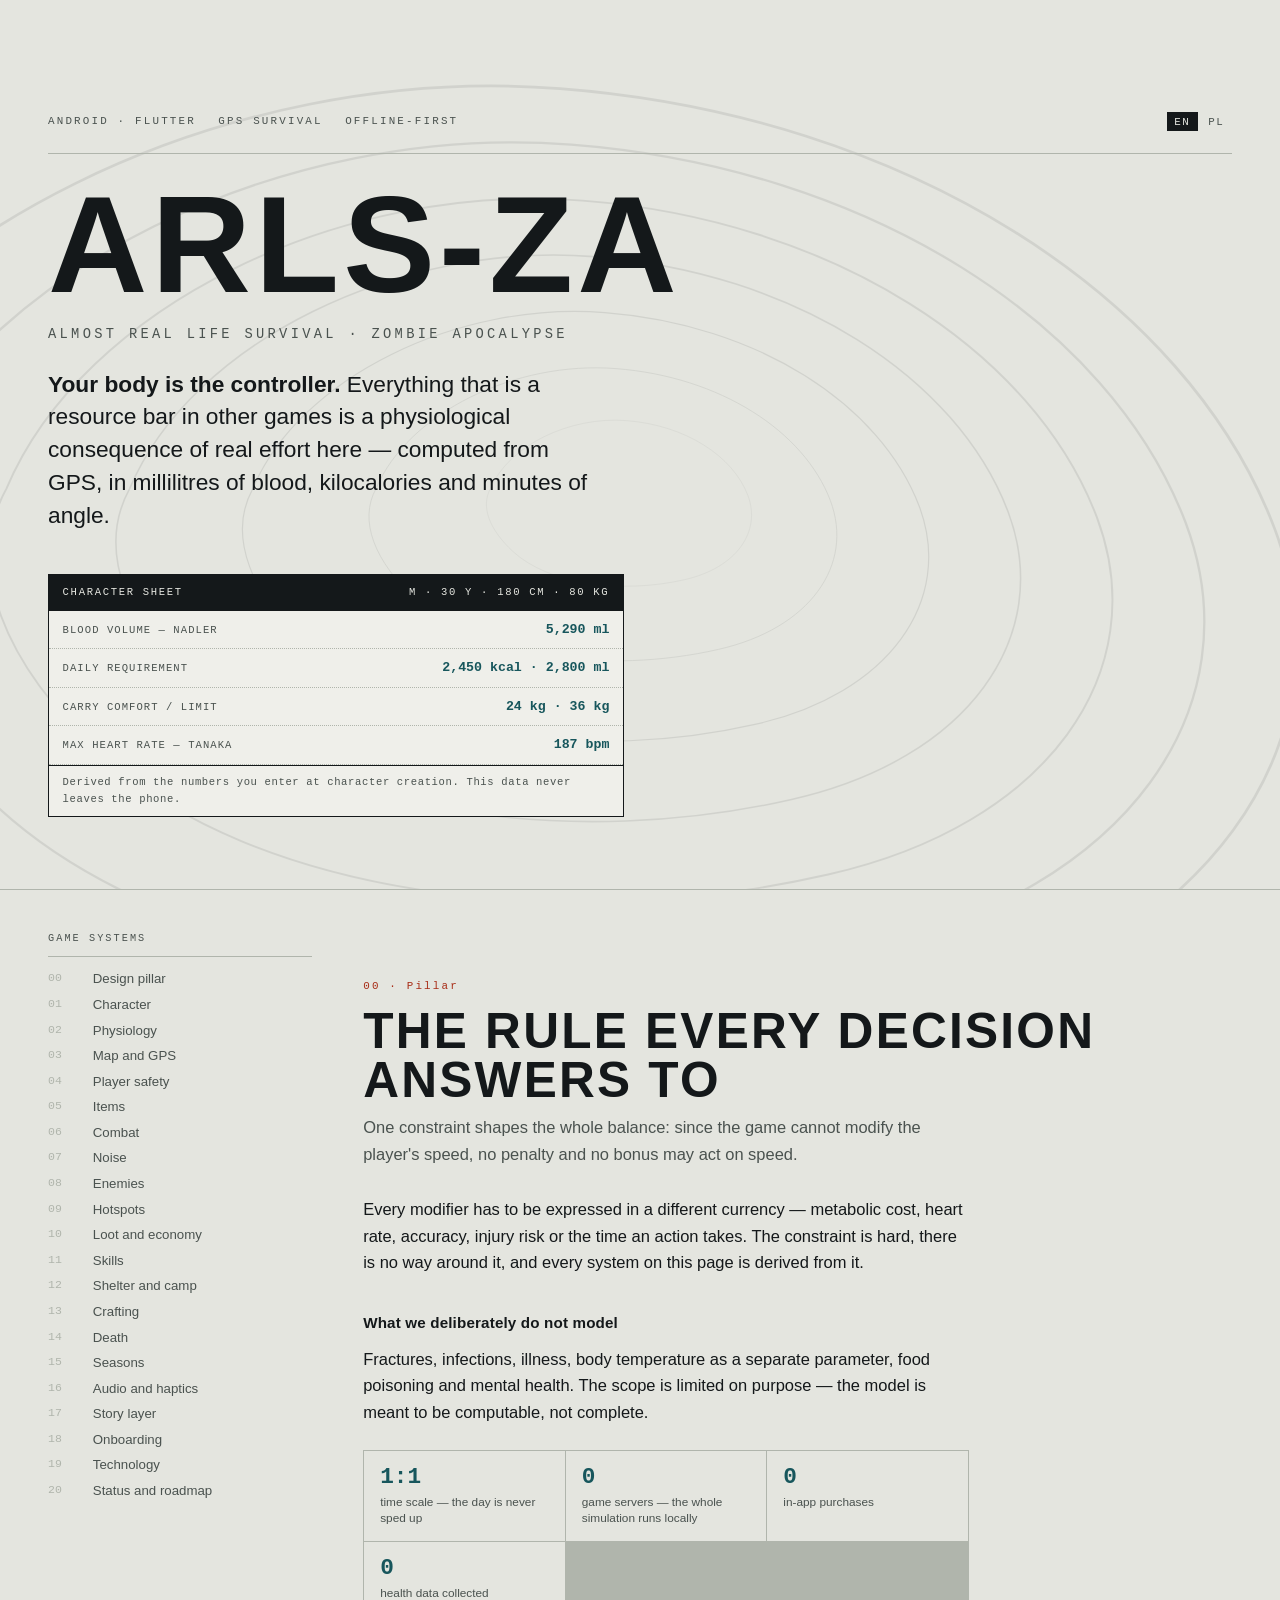
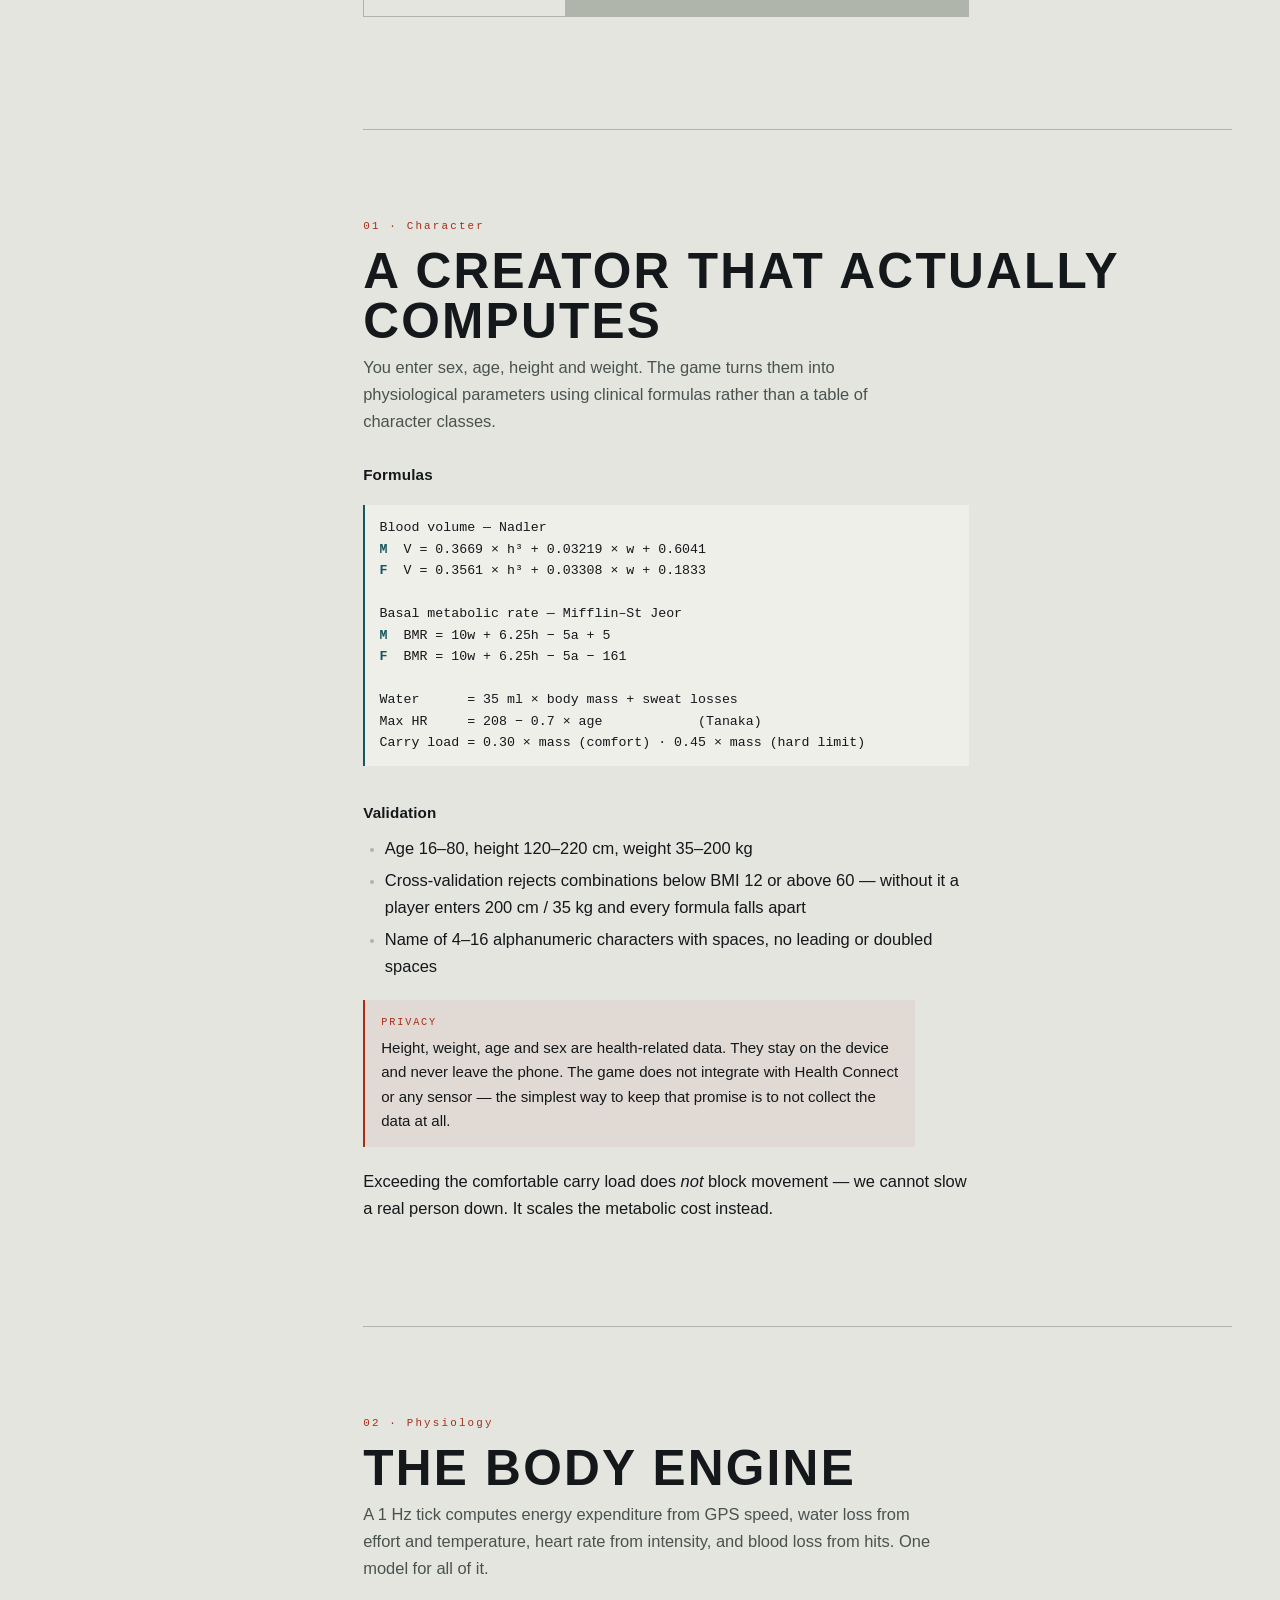
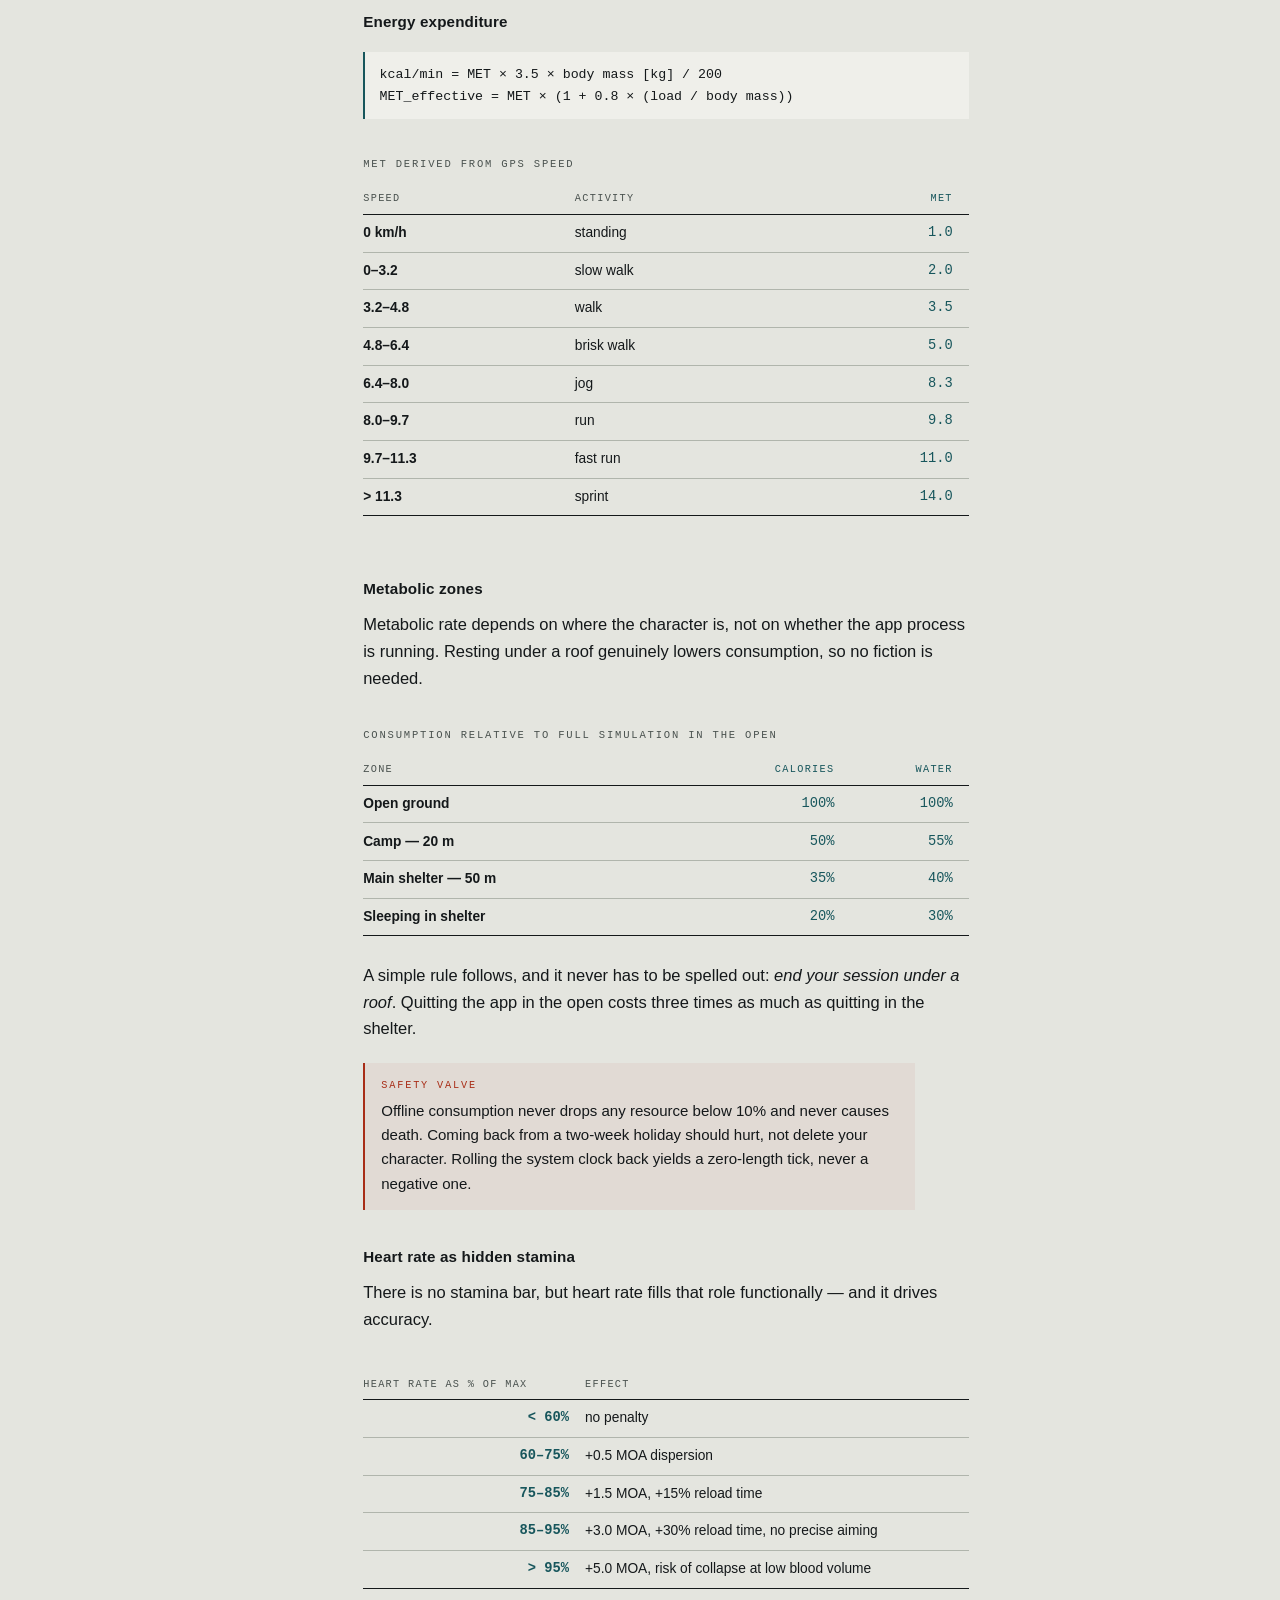
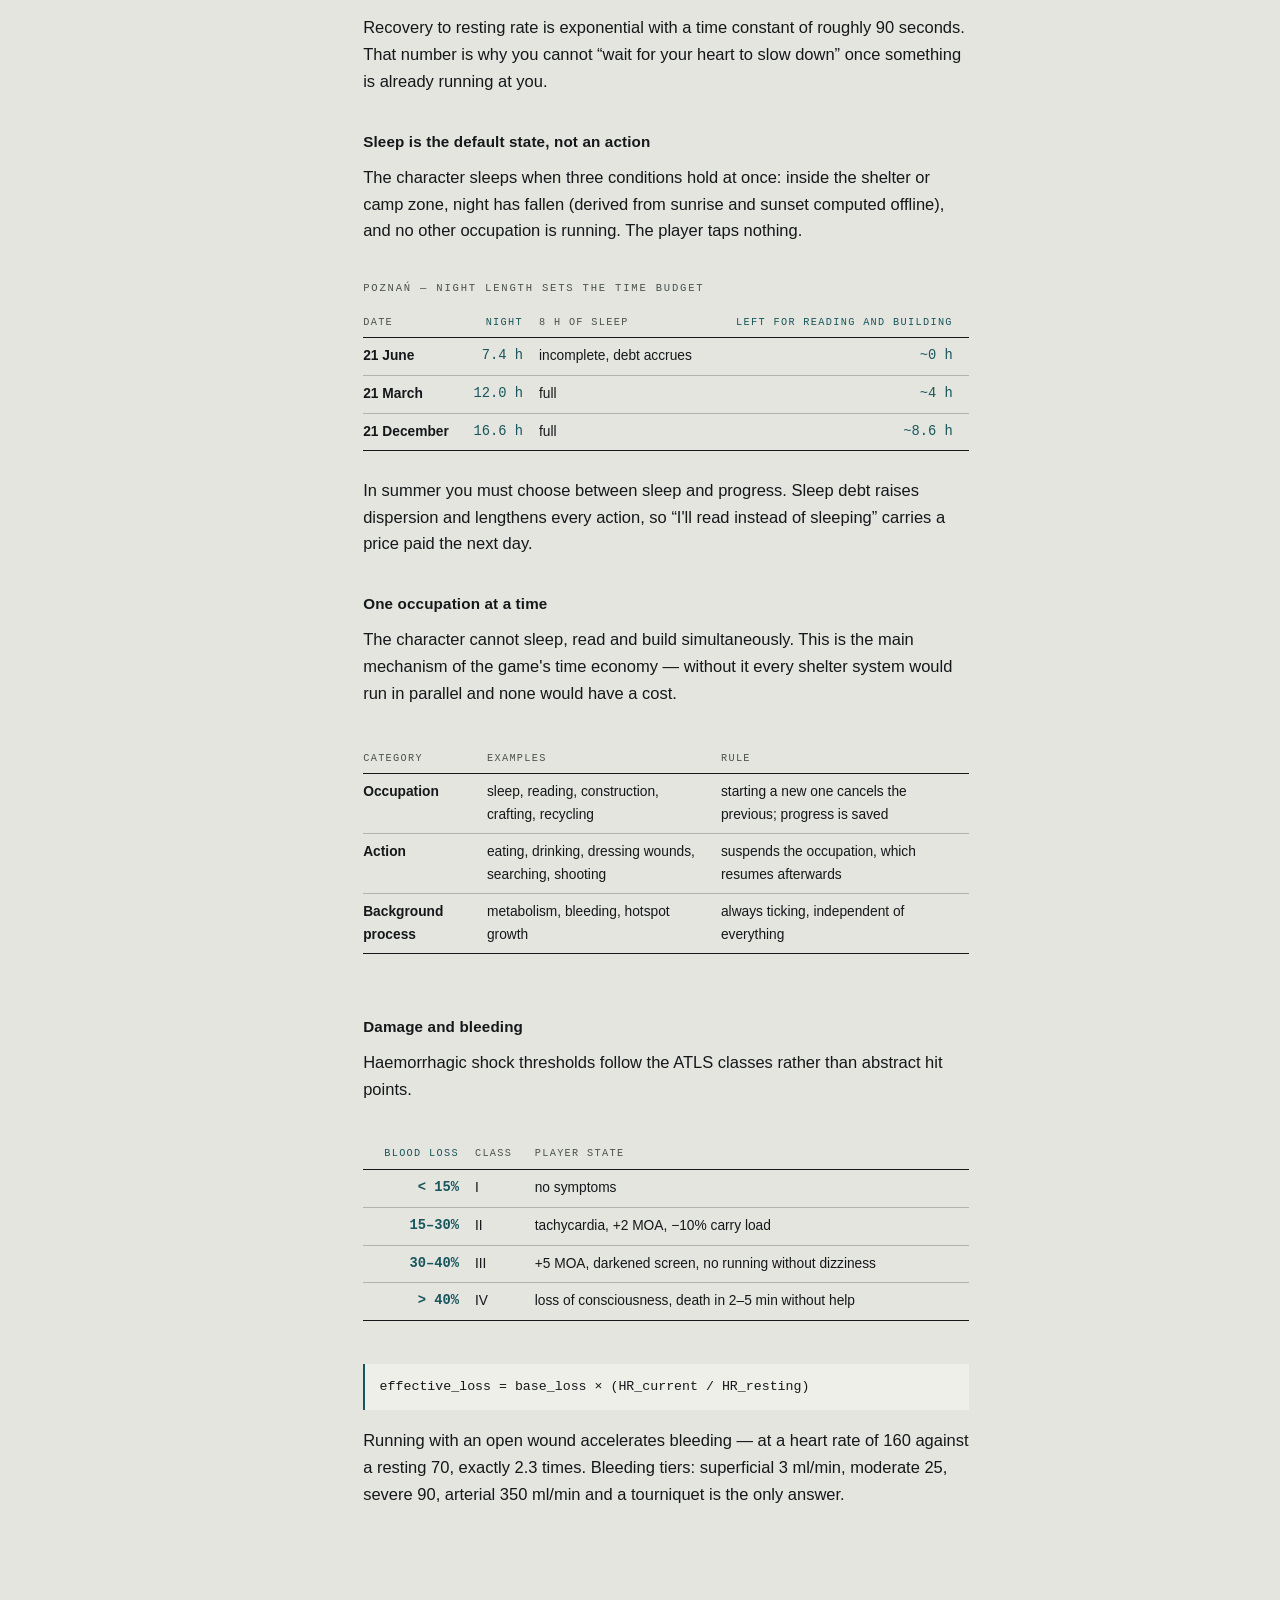
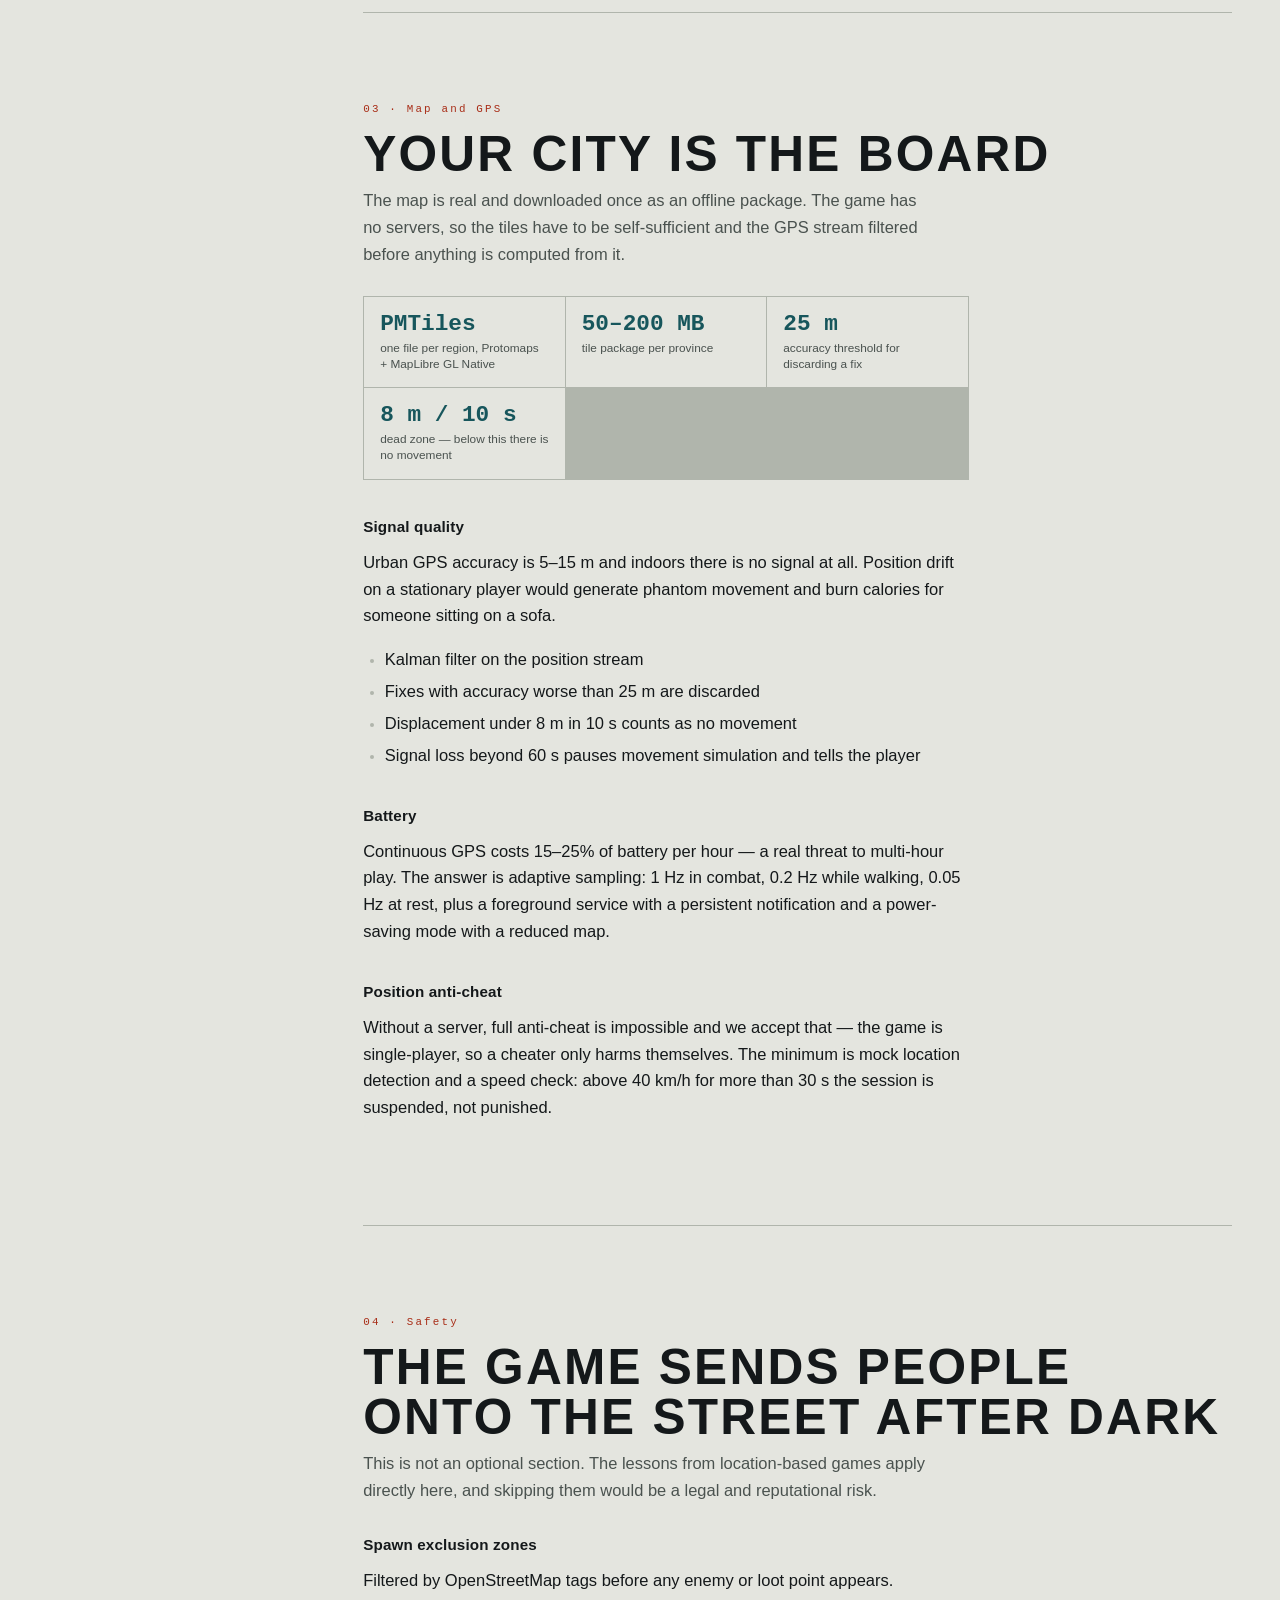
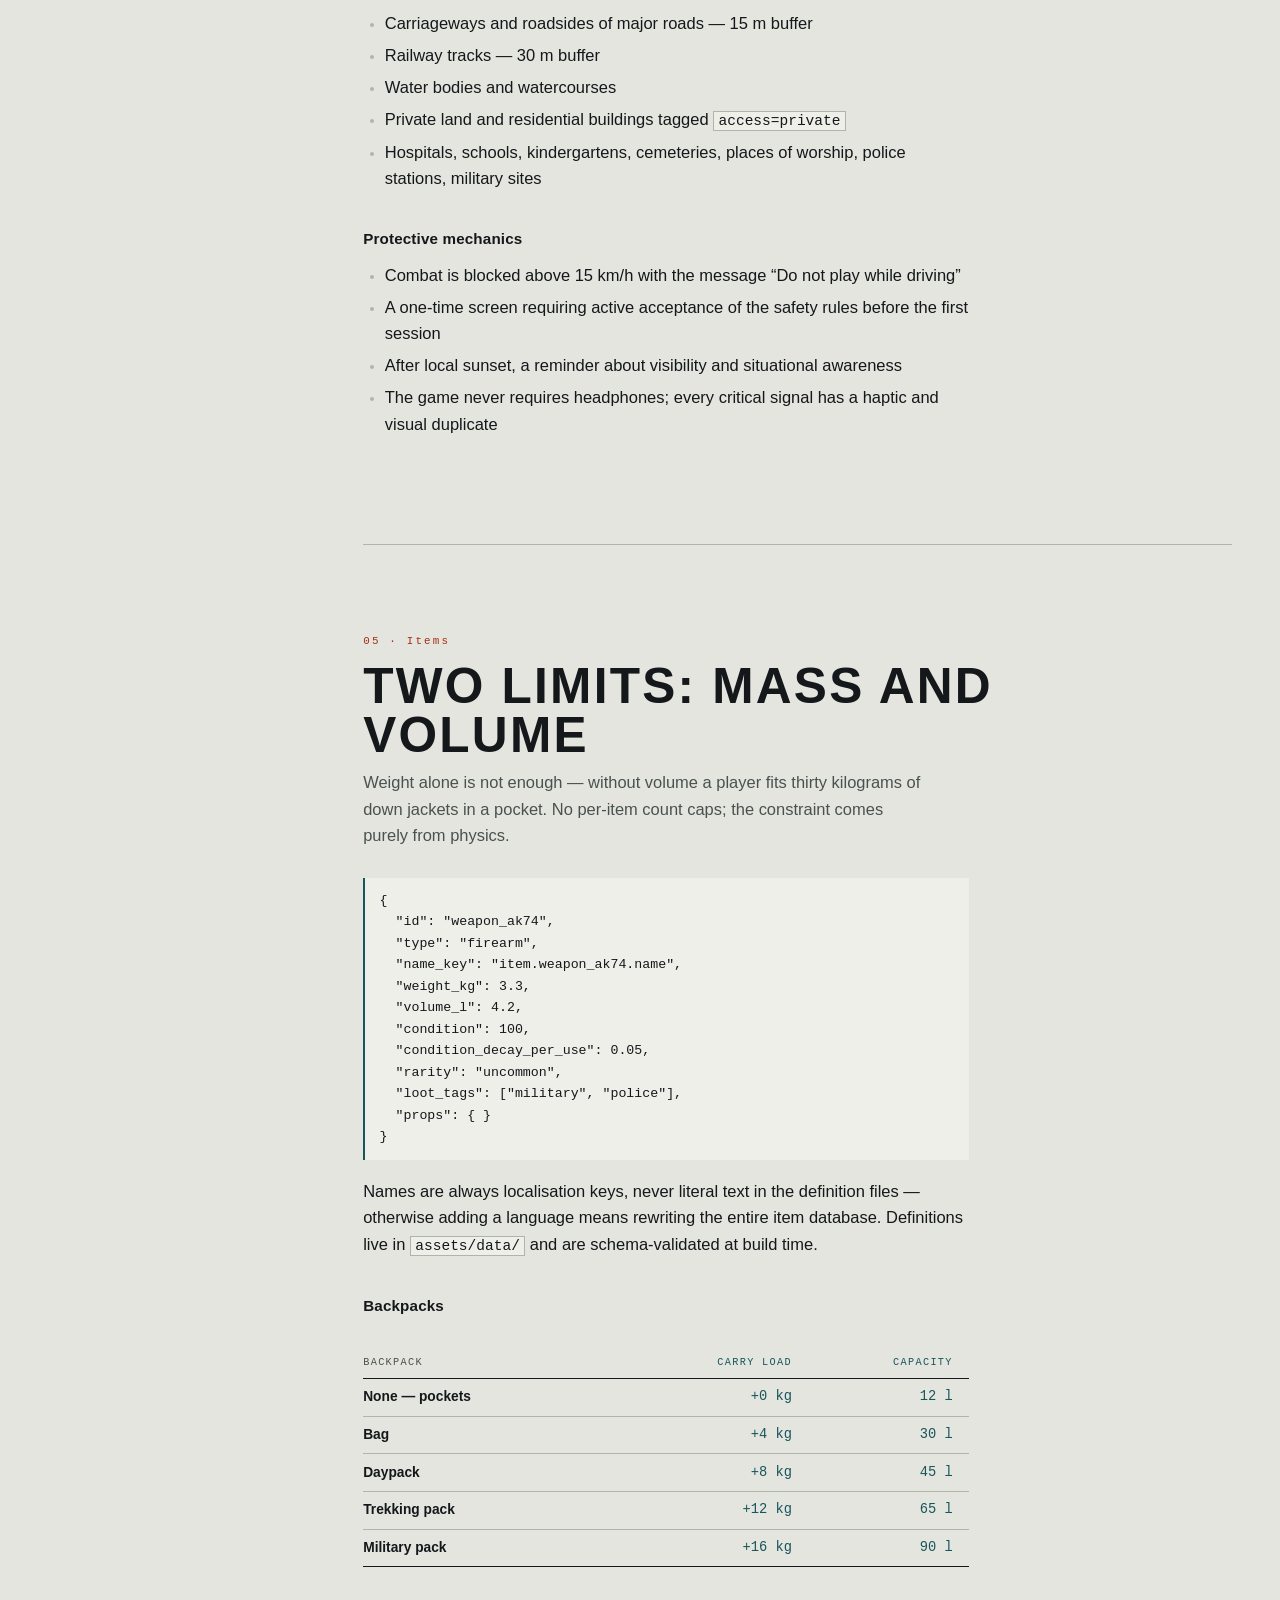
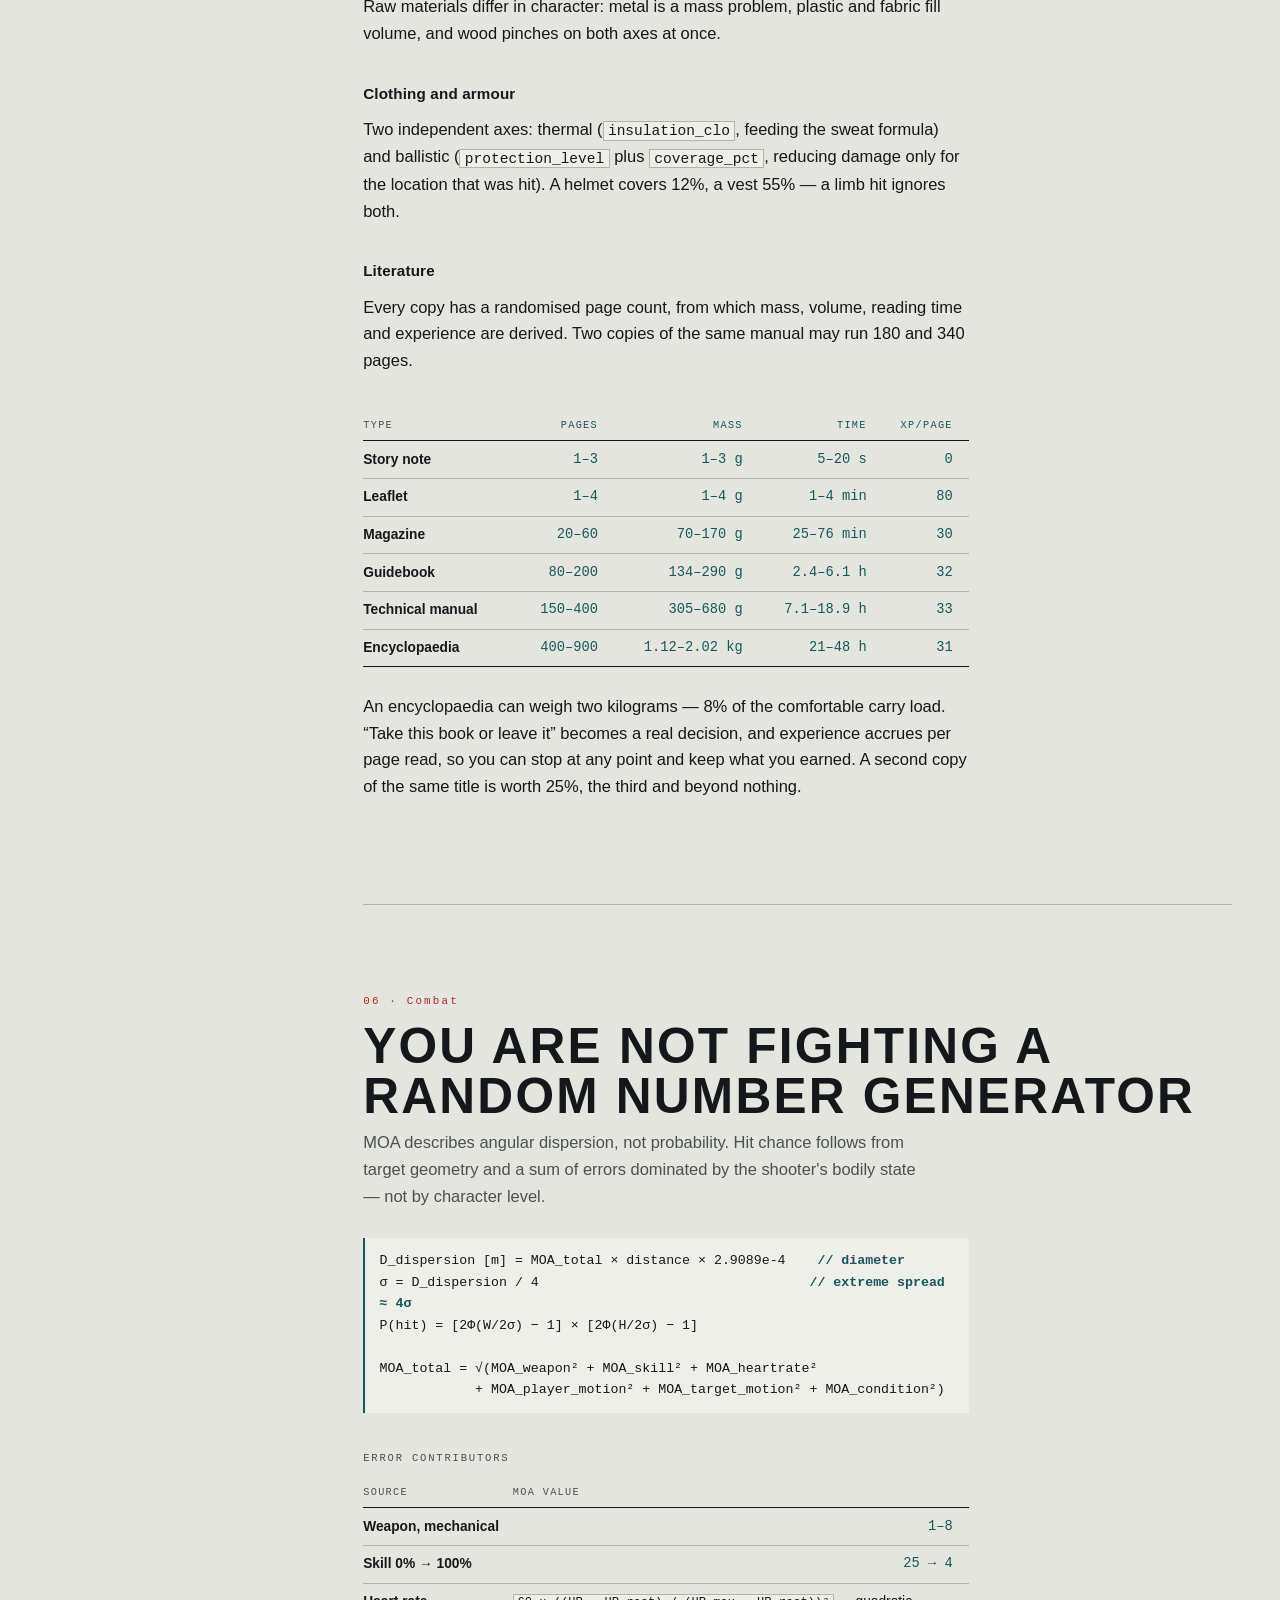
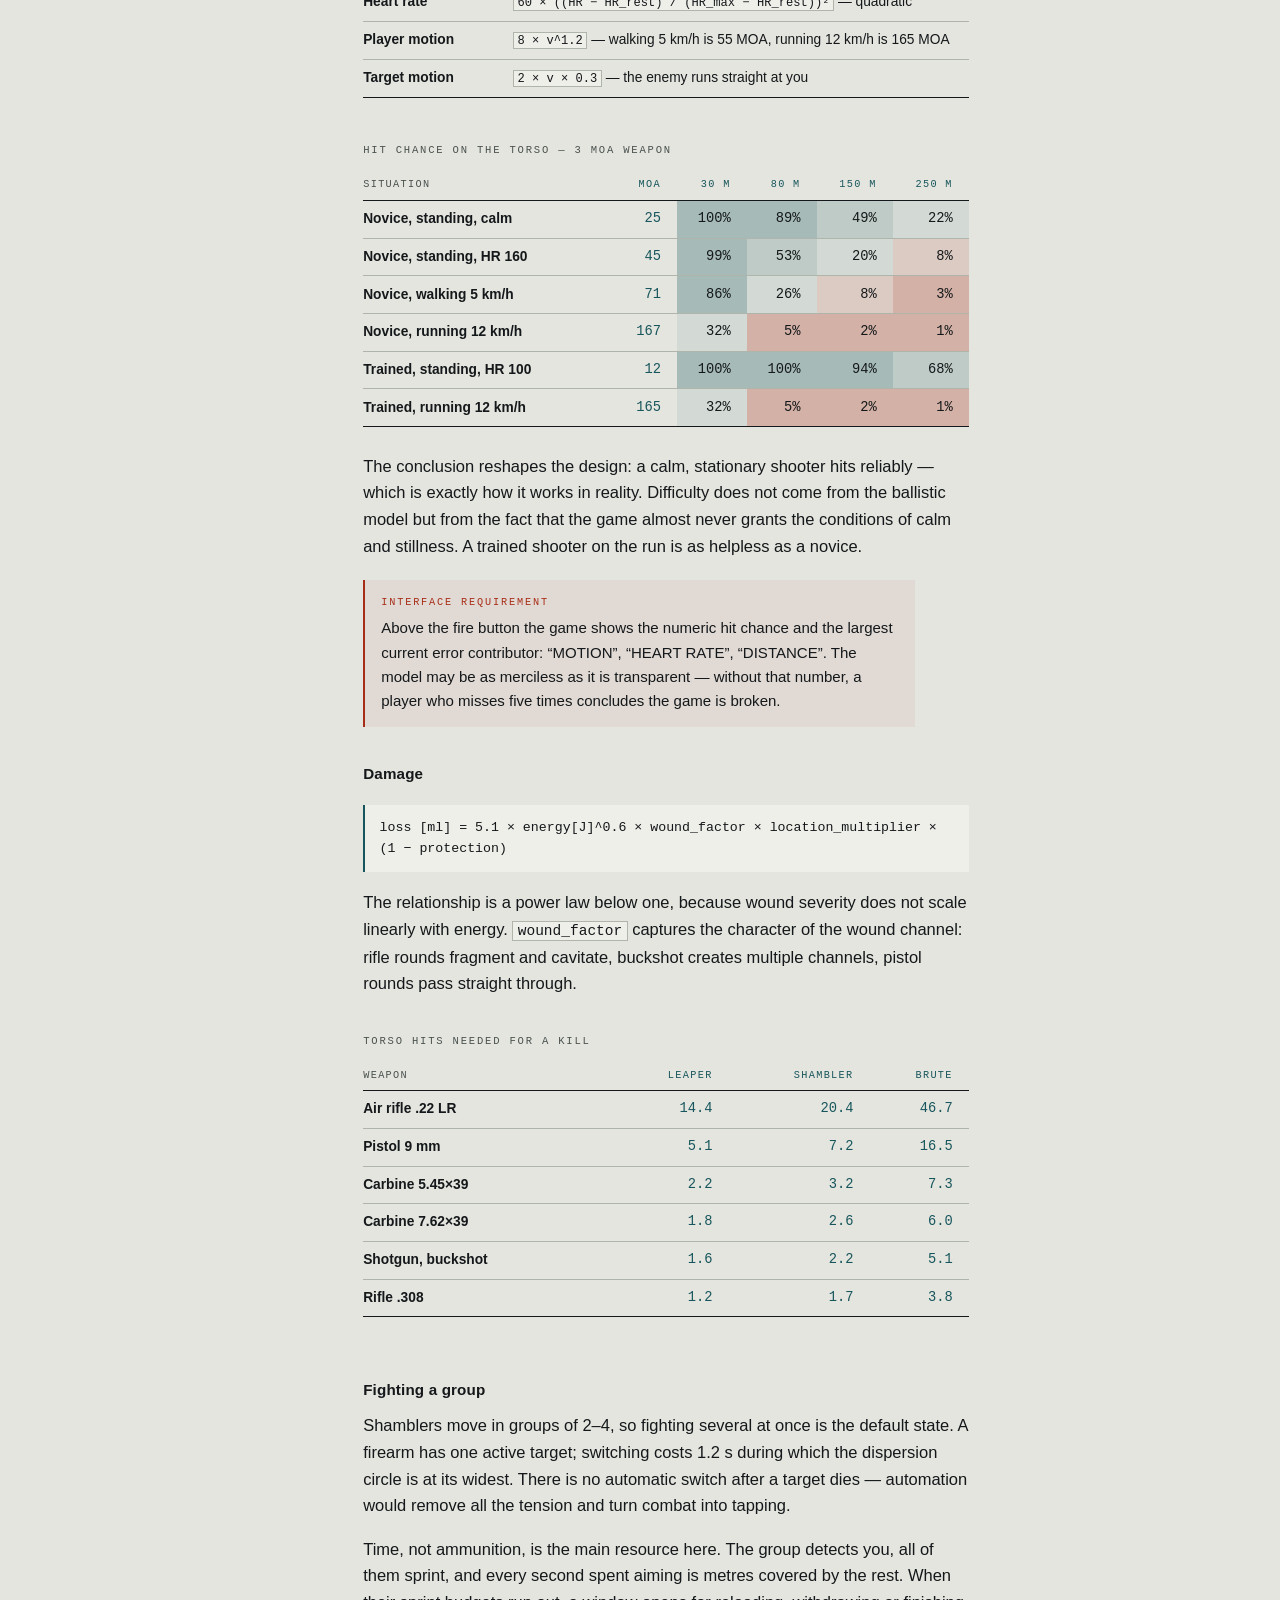
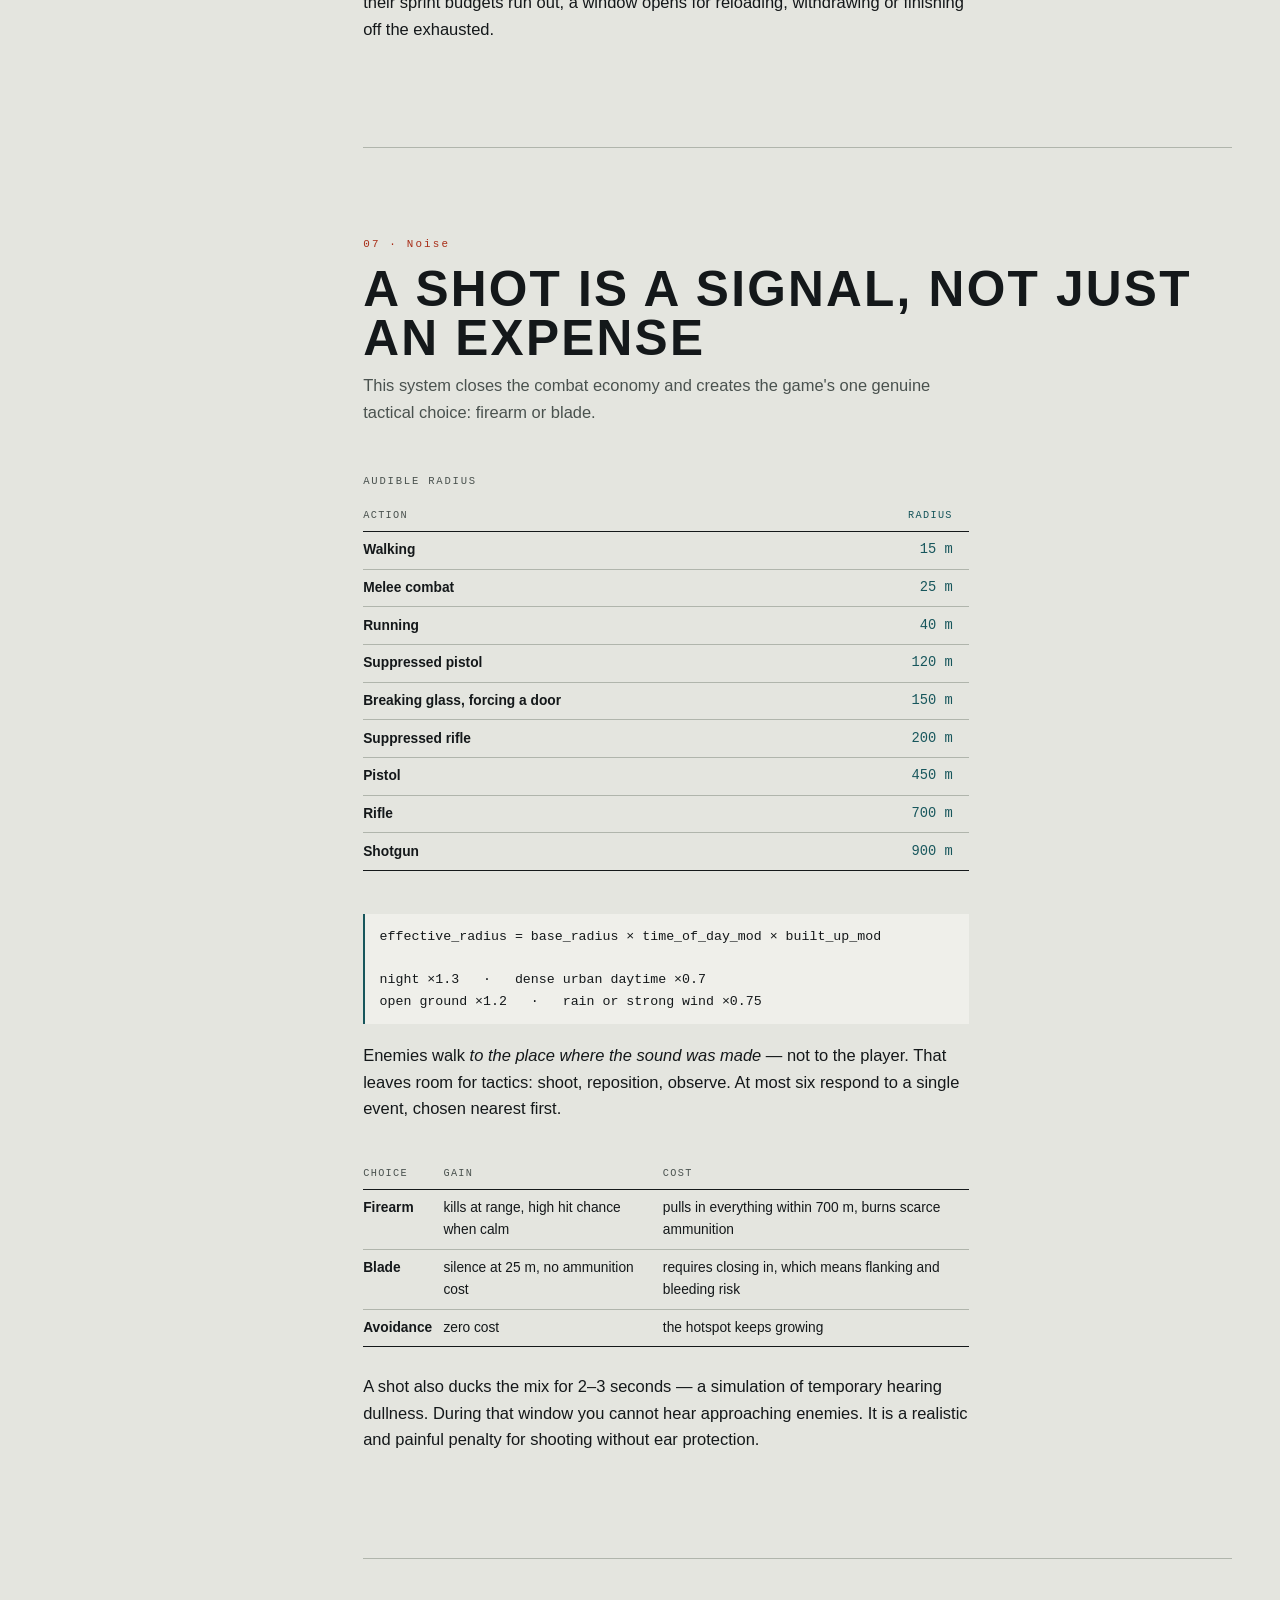
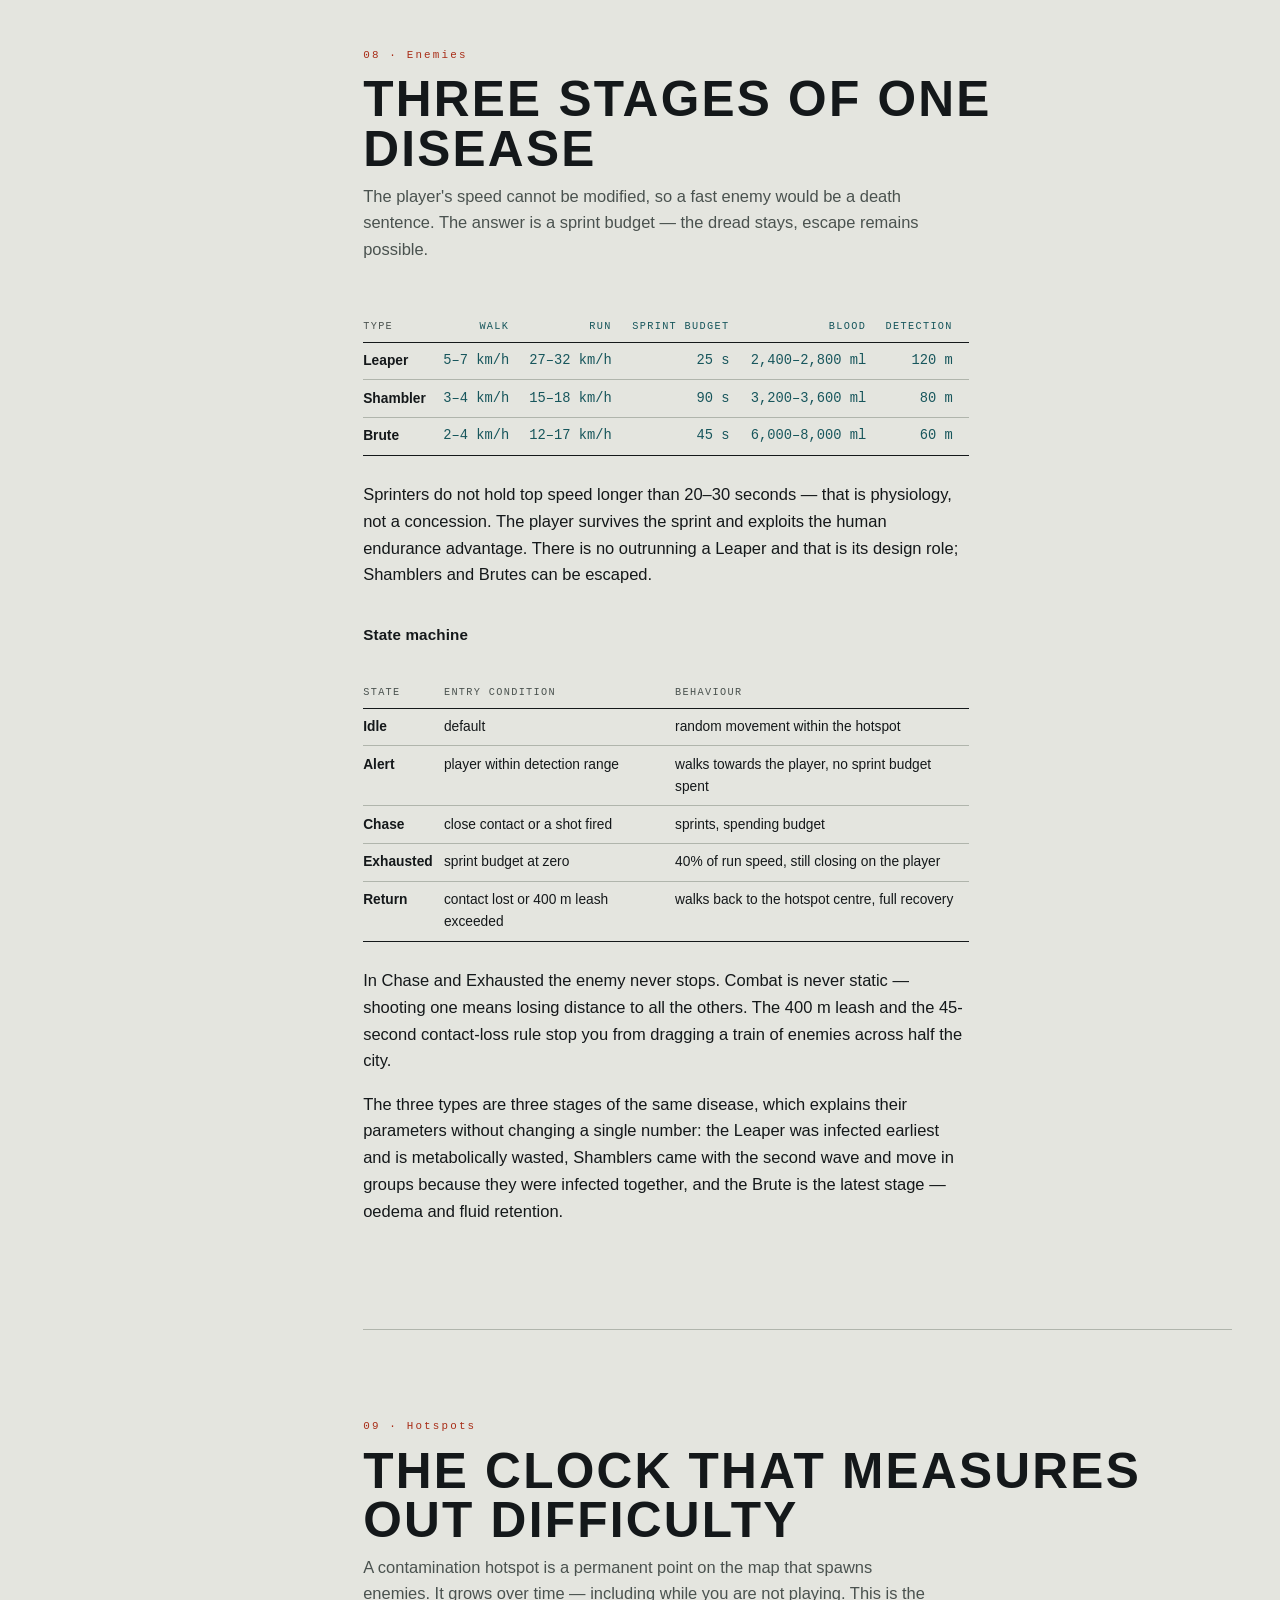
==== index.html @ bf33d221 "Initial commit: project site in English and Polish Static site describing every ARLS-ZA game system," ====
<!doctype html>
<html lang="en">
<head>
<meta charset="utf-8">
<meta name="viewport" content="width=device-width, initial-scale=1">
<title>ARLS-ZA — Almost Real Life Survival: Zombie Apocalypse</title>
<meta name="description" content="Hyper-realistic GPS survival for Android. Your body is the controller: blood volume, calorie burn, heart rate and weapon dispersion computed from real movement.">
<meta name="color-scheme" content="light">
<meta property="og:title" content="ARLS-ZA — Almost Real Life Survival">
<meta property="og:description" content="A GPS survival game that replaces resource bars with physiology. Every system, explained.">
<meta property="og:type" content="website">
<link rel="alternate" hreflang="en" href="./">
<link rel="alternate" hreflang="pl" href="./pl/">
<link rel="alternate" hreflang="x-default" href="./">
<link rel="icon" href="data:image/svg+xml,%3Csvg xmlns='http://www.w3.org/2000/svg' viewBox='0 0 32 32'%3E%3Crect width='32' height='32' fill='%23E4E5DF'/%3E%3Ccircle cx='16' cy='16' r='4' fill='none' stroke='%23A82D17' stroke-width='1.5'/%3E%3Ccircle cx='16' cy='16' r='9' fill='none' stroke='%23A82D17' stroke-width='1.2' opacity='.6'/%3E%3Ccircle cx='16' cy='16' r='14' fill='none' stroke='%23A82D17' stroke-width='1' opacity='.35'/%3E%3C/svg%3E">
<link rel="stylesheet" href="assets/site.css">
</head>
<body>
<a class="skip" href="#content">Skip to content</a>

<header class="hero">
  <svg class="hero__contour" viewBox="0 0 900 500" aria-hidden="true" preserveAspectRatio="xMidYMid slice">
    <g fill="none" stroke="currentColor" stroke-width="1">
      <g id="c"><path d="M120 250c40-95 175-160 300-150 130 10 235 78 268 165 30 80-25 160-140 186-140 32-300 10-378-62-52-48-72-99-50-139z"/></g>
      <use href="#c" transform="translate(450 250) scale(.86) translate(-450 -250)"/>
      <use href="#c" transform="translate(450 250) scale(.72) translate(-450 -250)"/>
      <use href="#c" transform="translate(450 250) scale(.58) translate(-450 -250)"/>
      <use href="#c" transform="translate(450 250) scale(.44) translate(-450 -250)"/>
      <use href="#c" transform="translate(450 250) scale(.30) translate(-450 -250)"/>
      <use href="#c" transform="translate(450 250) scale(.17) translate(-450 -250)"/>
    </g>
  </svg>

  <div class="hero__inner">
    <div class="hero__meta eyebrow">
      <span>Android · Flutter</span>
      <span>GPS survival</span>
      <span>Offline-first</span>
      <nav class="langs" aria-label="Language">
        <a href="./" aria-current="true" data-lang-link hreflang="en">EN</a>
        <a href="pl/" data-lang-link hreflang="pl">PL</a>
      </nav>
    </div>

    <h1>
      <span class="hero__title">ARLS&#8209;ZA</span>
      <span class="hero__sub">Almost Real Life Survival · Zombie Apocalypse</span>
    </h1>

    <p class="thesis">
      <strong>Your body is the controller.</strong> Everything that is a resource bar in other games
      is a physiological consequence of real effort here — computed from GPS, in millilitres of blood,
      kilocalories and minutes of angle.
    </p>

    <div class="card">
      <div class="card__hd"><span>Character sheet</span><span>M · 30 y · 180 cm · 80 kg</span></div>
      <div class="card__row"><span class="card__k">Blood volume — Nadler</span><span class="card__v">5,290 ml</span></div>
      <div class="card__row"><span class="card__k">Daily requirement</span><span class="card__v">2,450 kcal · 2,800 ml</span></div>
      <div class="card__row"><span class="card__k">Carry comfort / limit</span><span class="card__v">24 kg · 36 kg</span></div>
      <div class="card__row"><span class="card__k">Max heart rate — Tanaka</span><span class="card__v">187 bpm</span></div>
      <div class="card__ft">Derived from the numbers you enter at character creation. This data never leaves the phone.</div>
    </div>
  </div>
</header>

<div class="shell">
  <div class="layout">

    <nav class="rail" aria-label="Game systems">
      <p class="rail__t">Game systems</p>
      <ol id="rail-list">
        <li><a href="#pillar"><span>00</span><span>Design pillar</span></a></li>
        <li><a href="#character"><span>01</span><span>Character</span></a></li>
        <li><a href="#physiology"><span>02</span><span>Physiology</span></a></li>
        <li><a href="#map"><span>03</span><span>Map and GPS</span></a></li>
        <li><a href="#safety"><span>04</span><span>Player safety</span></a></li>
        <li><a href="#items"><span>05</span><span>Items</span></a></li>
        <li><a href="#combat"><span>06</span><span>Combat</span></a></li>
        <li><a href="#noise"><span>07</span><span>Noise</span></a></li>
        <li><a href="#enemies"><span>08</span><span>Enemies</span></a></li>
        <li><a href="#hotspots"><span>09</span><span>Hotspots</span></a></li>
        <li><a href="#loot"><span>10</span><span>Loot and economy</span></a></li>
        <li><a href="#skills"><span>11</span><span>Skills</span></a></li>
        <li><a href="#shelter"><span>12</span><span>Shelter and camp</span></a></li>
        <li><a href="#crafting"><span>13</span><span>Crafting</span></a></li>
        <li><a href="#death"><span>14</span><span>Death</span></a></li>
        <li><a href="#seasons"><span>15</span><span>Seasons</span></a></li>
        <li><a href="#audio"><span>16</span><span>Audio and haptics</span></a></li>
        <li><a href="#story"><span>17</span><span>Story layer</span></a></li>
        <li><a href="#onboarding"><span>18</span><span>Onboarding</span></a></li>
        <li><a href="#tech"><span>19</span><span>Technology</span></a></li>
        <li><a href="#status"><span>20</span><span>Status and roadmap</span></a></li>
      </ol>
    </nav>

    <main id="content">

      <div class="jump">
        <label class="eyebrow" for="jump-sel">Jump to system</label>
        <select id="jump-sel" aria-label="Jump to system">
          <option value="#pillar">00 — Design pillar</option>
          <option value="#character">01 — Character</option>
          <option value="#physiology">02 — Physiology</option>
          <option value="#map">03 — Map and GPS</option>
          <option value="#safety">04 — Player safety</option>
          <option value="#items">05 — Items</option>
          <option value="#combat">06 — Combat</option>
          <option value="#noise">07 — Noise</option>
          <option value="#enemies">08 — Enemies</option>
          <option value="#hotspots">09 — Hotspots</option>
          <option value="#loot">10 — Loot and economy</option>
          <option value="#skills">11 — Skills</option>
          <option value="#shelter">12 — Shelter and camp</option>
          <option value="#crafting">13 — Crafting</option>
          <option value="#death">14 — Death</option>
          <option value="#seasons">15 — Seasons</option>
          <option value="#audio">16 — Audio and haptics</option>
          <option value="#story">17 — Story layer</option>
          <option value="#onboarding">18 — Onboarding</option>
          <option value="#tech">19 — Technology</option>
          <option value="#status">20 — Status and roadmap</option>
        </select>
      </div>

      <section class="sec" id="pillar">
        <div class="sec__hd">
          <span class="sec__no">00 · Pillar</span>
          <h2>The rule every decision answers to</h2>
          <p class="sec__lede">One constraint shapes the whole balance: since the game cannot modify the player's speed, no penalty and no bonus may act on speed.</p>
        </div>
        <div class="prose">
          <p>Every modifier has to be expressed in a different currency — metabolic cost, heart rate, accuracy, injury risk or the time an action takes. The constraint is hard, there is no way around it, and every system on this page is derived from it.</p>
          <h3>What we deliberately do not model</h3>
          <p>Fractures, infections, illness, body temperature as a separate parameter, food poisoning and mental health. The scope is limited on purpose — the model is meant to be computable, not complete.</p>
          <div class="stats">
            <div class="stat"><b>1:1</b><span>time scale — the day is never sped up</span></div>
            <div class="stat"><b>0</b><span>game servers — the whole simulation runs locally</span></div>
            <div class="stat"><b>0</b><span>in-app purchases</span></div>
            <div class="stat"><b>0</b><span>health data collected</span></div>
          </div>
        </div>
      </section>

      <section class="sec" id="character">
        <div class="sec__hd">
          <span class="sec__no">01 · Character</span>
          <h2>A creator that actually computes</h2>
          <p class="sec__lede">You enter sex, age, height and weight. The game turns them into physiological parameters using clinical formulas rather than a table of character classes.</p>
        </div>
        <div class="prose">
          <h3>Formulas</h3>
          <div class="f">Blood volume — Nadler
<b>M</b>  V = 0.3669 × h³ + 0.03219 × w + 0.6041
<b>F</b>  V = 0.3561 × h³ + 0.03308 × w + 0.1833

Basal metabolic rate — Mifflin–St Jeor
<b>M</b>  BMR = 10w + 6.25h − 5a + 5
<b>F</b>  BMR = 10w + 6.25h − 5a − 161

Water      = 35 ml × body mass + sweat losses
Max HR     = 208 − 0.7 × age            (Tanaka)
Carry load = 0.30 × mass (comfort) · 0.45 × mass (hard limit)</div>

          <h3>Validation</h3>
          <ul>
            <li>Age 16–80, height 120–220 cm, weight 35–200 kg</li>
            <li>Cross-validation rejects combinations below BMI 12 or above 60 — without it a player enters 200 cm / 35 kg and every formula falls apart</li>
            <li>Name of 4–16 alphanumeric characters with spaces, no leading or doubled spaces</li>
          </ul>

          <div class="warn">
            <span class="warn__t">Privacy</span>
            <p>Height, weight, age and sex are health-related data. They stay on the device and never leave the phone. The game does not integrate with Health Connect or any sensor — the simplest way to keep that promise is to not collect the data at all.</p>
          </div>

          <p>Exceeding the comfortable carry load does <em>not</em> block movement — we cannot slow a real person down. It scales the metabolic cost instead.</p>
        </div>
      </section>

      <section class="sec" id="physiology">
        <div class="sec__hd">
          <span class="sec__no">02 · Physiology</span>
          <h2>The body engine</h2>
          <p class="sec__lede">A 1 Hz tick computes energy expenditure from GPS speed, water loss from effort and temperature, heart rate from intensity, and blood loss from hits. One model for all of it.</p>
        </div>
        <div class="prose">
          <h3>Energy expenditure</h3>
          <div class="f">kcal/min = MET × 3.5 × body mass [kg] / 200
MET_effective = MET × (1 + 0.8 × (load / body mass))</div>

          <div class="scroller">
            <table class="tbl">
              <caption>MET derived from GPS speed</caption>
              <thead><tr><th scope="col">Speed</th><th scope="col">Activity</th><th scope="col" class="n">MET</th></tr></thead>
              <tbody>
                <tr><th scope="row">0 km/h</th><td>standing</td><td class="n">1.0</td></tr>
                <tr><th scope="row">0–3.2</th><td>slow walk</td><td class="n">2.0</td></tr>
                <tr><th scope="row">3.2–4.8</th><td>walk</td><td class="n">3.5</td></tr>
                <tr><th scope="row">4.8–6.4</th><td>brisk walk</td><td class="n">5.0</td></tr>
                <tr><th scope="row">6.4–8.0</th><td>jog</td><td class="n">8.3</td></tr>
                <tr><th scope="row">8.0–9.7</th><td>run</td><td class="n">9.8</td></tr>
                <tr><th scope="row">9.7–11.3</th><td>fast run</td><td class="n">11.0</td></tr>
                <tr><th scope="row">&gt; 11.3</th><td>sprint</td><td class="n">14.0</td></tr>
              </tbody>
            </table>
          </div>

          <h3>Metabolic zones</h3>
          <p>Metabolic rate depends on where the character is, not on whether the app process is running. Resting under a roof genuinely lowers consumption, so no fiction is needed.</p>
          <div class="scroller">
            <table class="tbl">
              <caption>Consumption relative to full simulation in the open</caption>
              <thead><tr><th scope="col">Zone</th><th scope="col" class="n">Calories</th><th scope="col" class="n">Water</th></tr></thead>
              <tbody>
                <tr><th scope="row">Open ground</th><td class="n">100%</td><td class="n">100%</td></tr>
                <tr><th scope="row">Camp — 20 m</th><td class="n">50%</td><td class="n">55%</td></tr>
                <tr><th scope="row">Main shelter — 50 m</th><td class="n">35%</td><td class="n">40%</td></tr>
                <tr><th scope="row">Sleeping in shelter</th><td class="n">20%</td><td class="n">30%</td></tr>
              </tbody>
            </table>
          </div>
          <p>A simple rule follows, and it never has to be spelled out: <em>end your session under a roof</em>. Quitting the app in the open costs three times as much as quitting in the shelter.</p>

          <div class="warn">
            <span class="warn__t">Safety valve</span>
            <p>Offline consumption never drops any resource below 10% and never causes death. Coming back from a two-week holiday should hurt, not delete your character. Rolling the system clock back yields a zero-length tick, never a negative one.</p>
          </div>

          <h3>Heart rate as hidden stamina</h3>
          <p>There is no stamina bar, but heart rate fills that role functionally — and it drives accuracy.</p>
          <div class="scroller">
            <table class="tbl">
              <thead><tr><th scope="col">Heart rate as % of max</th><th scope="col">Effect</th></tr></thead>
              <tbody>
                <tr><th scope="row" class="n">&lt; 60%</th><td>no penalty</td></tr>
                <tr><th scope="row" class="n">60–75%</th><td>+0.5 MOA dispersion</td></tr>
                <tr><th scope="row" class="n">75–85%</th><td>+1.5 MOA, +15% reload time</td></tr>
                <tr><th scope="row" class="n">85–95%</th><td>+3.0 MOA, +30% reload time, no precise aiming</td></tr>
                <tr><th scope="row" class="n">&gt; 95%</th><td>+5.0 MOA, risk of collapse at low blood volume</td></tr>
              </tbody>
            </table>
          </div>
          <p>Recovery to resting rate is exponential with a time constant of roughly 90 seconds. That number is why you cannot “wait for your heart to slow down” once something is already running at you.</p>

          <h3>Sleep is the default state, not an action</h3>
          <p>The character sleeps when three conditions hold at once: inside the shelter or camp zone, night has fallen (derived from sunrise and sunset computed offline), and no other occupation is running. The player taps nothing.</p>
          <div class="scroller">
            <table class="tbl">
              <caption>Poznań — night length sets the time budget</caption>
              <thead><tr><th scope="col">Date</th><th scope="col" class="n">Night</th><th scope="col">8 h of sleep</th><th scope="col" class="n">Left for reading and building</th></tr></thead>
              <tbody>
                <tr><th scope="row">21 June</th><td class="n">7.4 h</td><td>incomplete, debt accrues</td><td class="n">~0 h</td></tr>
                <tr><th scope="row">21 March</th><td class="n">12.0 h</td><td>full</td><td class="n">~4 h</td></tr>
                <tr><th scope="row">21 December</th><td class="n">16.6 h</td><td>full</td><td class="n">~8.6 h</td></tr>
              </tbody>
            </table>
          </div>
          <p>In summer you must choose between sleep and progress. Sleep debt raises dispersion and lengthens every action, so “I'll read instead of sleeping” carries a price paid the next day.</p>

          <h3>One occupation at a time</h3>
          <p>The character cannot sleep, read and build simultaneously. This is the main mechanism of the game's time economy — without it every shelter system would run in parallel and none would have a cost.</p>
          <div class="scroller">
            <table class="tbl">
              <thead><tr><th scope="col">Category</th><th scope="col">Examples</th><th scope="col">Rule</th></tr></thead>
              <tbody>
                <tr><th scope="row">Occupation</th><td>sleep, reading, construction, crafting, recycling</td><td>starting a new one cancels the previous; progress is saved</td></tr>
                <tr><th scope="row">Action</th><td>eating, drinking, dressing wounds, searching, shooting</td><td>suspends the occupation, which resumes afterwards</td></tr>
                <tr><th scope="row">Background process</th><td>metabolism, bleeding, hotspot growth</td><td>always ticking, independent of everything</td></tr>
              </tbody>
            </table>
          </div>

          <h3>Damage and bleeding</h3>
          <p>Haemorrhagic shock thresholds follow the ATLS classes rather than abstract hit points.</p>
          <div class="scroller">
            <table class="tbl">
              <thead><tr><th scope="col" class="n">Blood loss</th><th scope="col">Class</th><th scope="col">Player state</th></tr></thead>
              <tbody>
                <tr><th scope="row" class="n">&lt; 15%</th><td>I</td><td>no symptoms</td></tr>
                <tr><th scope="row" class="n">15–30%</th><td>II</td><td>tachycardia, +2 MOA, −10% carry load</td></tr>
                <tr><th scope="row" class="n">30–40%</th><td>III</td><td>+5 MOA, darkened screen, no running without dizziness</td></tr>
                <tr><th scope="row" class="n">&gt; 40%</th><td>IV</td><td>loss of consciousness, death in 2–5 min without help</td></tr>
              </tbody>
            </table>
          </div>
          <div class="f">effective_loss = base_loss × (HR_current / HR_resting)</div>
          <p>Running with an open wound accelerates bleeding — at a heart rate of 160 against a resting 70, exactly 2.3 times. Bleeding tiers: superficial 3 ml/min, moderate 25, severe 90, arterial 350 ml/min and a tourniquet is the only answer.</p>
        </div>
      </section>

      <section class="sec" id="map">
        <div class="sec__hd">
          <span class="sec__no">03 · Map and GPS</span>
          <h2>Your city is the board</h2>
          <p class="sec__lede">The map is real and downloaded once as an offline package. The game has no servers, so the tiles have to be self-sufficient and the GPS stream filtered before anything is computed from it.</p>
        </div>
        <div class="prose">
          <div class="stats">
            <div class="stat"><b>PMTiles</b><span>one file per region, Protomaps + MapLibre GL Native</span></div>
            <div class="stat"><b>50–200 MB</b><span>tile package per province</span></div>
            <div class="stat"><b>25 m</b><span>accuracy threshold for discarding a fix</span></div>
            <div class="stat"><b>8 m / 10 s</b><span>dead zone — below this there is no movement</span></div>
          </div>

          <h3>Signal quality</h3>
          <p>Urban GPS accuracy is 5–15 m and indoors there is no signal at all. Position drift on a stationary player would generate phantom movement and burn calories for someone sitting on a sofa.</p>
          <ul>
            <li>Kalman filter on the position stream</li>
            <li>Fixes with accuracy worse than 25 m are discarded</li>
            <li>Displacement under 8 m in 10 s counts as no movement</li>
            <li>Signal loss beyond 60 s pauses movement simulation and tells the player</li>
          </ul>

          <h3>Battery</h3>
          <p>Continuous GPS costs 15–25% of battery per hour — a real threat to multi-hour play. The answer is adaptive sampling: 1 Hz in combat, 0.2 Hz while walking, 0.05 Hz at rest, plus a foreground service with a persistent notification and a power-saving mode with a reduced map.</p>

          <h3>Position anti-cheat</h3>
          <p>Without a server, full anti-cheat is impossible and we accept that — the game is single-player, so a cheater only harms themselves. The minimum is mock location detection and a speed check: above 40 km/h for more than 30 s the session is suspended, not punished.</p>
        </div>
      </section>

      <section class="sec" id="safety">
        <div class="sec__hd">
          <span class="sec__no">04 · Safety</span>
          <h2>The game sends people onto the street after dark</h2>
          <p class="sec__lede">This is not an optional section. The lessons from location-based games apply directly here, and skipping them would be a legal and reputational risk.</p>
        </div>
        <div class="prose">
          <h3>Spawn exclusion zones</h3>
          <p>Filtered by OpenStreetMap tags before any enemy or loot point appears.</p>
          <ul>
            <li>Carriageways and roadsides of major roads — 15 m buffer</li>
            <li>Railway tracks — 30 m buffer</li>
            <li>Water bodies and watercourses</li>
            <li>Private land and residential buildings tagged <code>access=private</code></li>
            <li>Hospitals, schools, kindergartens, cemeteries, places of worship, police stations, military sites</li>
          </ul>

          <h3>Protective mechanics</h3>
          <ul>
            <li>Combat is blocked above 15 km/h with the message “Do not play while driving”</li>
            <li>A one-time screen requiring active acceptance of the safety rules before the first session</li>
            <li>After local sunset, a reminder about visibility and situational awareness</li>
            <li>The game never requires headphones; every critical signal has a haptic and visual duplicate</li>
          </ul>
        </div>
      </section>

      <section class="sec" id="items">
        <div class="sec__hd">
          <span class="sec__no">05 · Items</span>
          <h2>Two limits: mass and volume</h2>
          <p class="sec__lede">Weight alone is not enough — without volume a player fits thirty kilograms of down jackets in a pocket. No per-item count caps; the constraint comes purely from physics.</p>
        </div>
        <div class="prose">
          <div class="f">{
  "id": "weapon_ak74",
  "type": "firearm",
  "name_key": "item.weapon_ak74.name",
  "weight_kg": 3.3,
  "volume_l": 4.2,
  "condition": 100,
  "condition_decay_per_use": 0.05,
  "rarity": "uncommon",
  "loot_tags": ["military", "police"],
  "props": { }
}</div>
          <p>Names are always localisation keys, never literal text in the definition files — otherwise adding a language means rewriting the entire item database. Definitions live in <code>assets/data/</code> and are schema-validated at build time.</p>

          <h3>Backpacks</h3>
          <div class="scroller">
            <table class="tbl">
              <thead><tr><th scope="col">Backpack</th><th scope="col" class="n">Carry load</th><th scope="col" class="n">Capacity</th></tr></thead>
              <tbody>
                <tr><th scope="row">None — pockets</th><td class="n">+0 kg</td><td class="n">12 l</td></tr>
                <tr><th scope="row">Bag</th><td class="n">+4 kg</td><td class="n">30 l</td></tr>
                <tr><th scope="row">Daypack</th><td class="n">+8 kg</td><td class="n">45 l</td></tr>
                <tr><th scope="row">Trekking pack</th><td class="n">+12 kg</td><td class="n">65 l</td></tr>
                <tr><th scope="row">Military pack</th><td class="n">+16 kg</td><td class="n">90 l</td></tr>
              </tbody>
            </table>
          </div>
          <p>Raw materials differ in character: metal is a mass problem, plastic and fabric fill volume, and wood pinches on both axes at once.</p>

          <h3>Clothing and armour</h3>
          <p>Two independent axes: thermal (<code>insulation_clo</code>, feeding the sweat formula) and ballistic (<code>protection_level</code> plus <code>coverage_pct</code>, reducing damage only for the location that was hit). A helmet covers 12%, a vest 55% — a limb hit ignores both.</p>

          <h3>Literature</h3>
          <p>Every copy has a randomised page count, from which mass, volume, reading time and experience are derived. Two copies of the same manual may run 180 and 340 pages.</p>
          <div class="scroller">
            <table class="tbl">
              <thead><tr><th scope="col">Type</th><th scope="col" class="n">Pages</th><th scope="col" class="n">Mass</th><th scope="col" class="n">Time</th><th scope="col" class="n">XP/page</th></tr></thead>
              <tbody>
                <tr><th scope="row">Story note</th><td class="n">1–3</td><td class="n">1–3 g</td><td class="n">5–20 s</td><td class="n">0</td></tr>
                <tr><th scope="row">Leaflet</th><td class="n">1–4</td><td class="n">1–4 g</td><td class="n">1–4 min</td><td class="n">80</td></tr>
                <tr><th scope="row">Magazine</th><td class="n">20–60</td><td class="n">70–170 g</td><td class="n">25–76 min</td><td class="n">30</td></tr>
                <tr><th scope="row">Guidebook</th><td class="n">80–200</td><td class="n">134–290 g</td><td class="n">2.4–6.1 h</td><td class="n">32</td></tr>
                <tr><th scope="row">Technical manual</th><td class="n">150–400</td><td class="n">305–680 g</td><td class="n">7.1–18.9 h</td><td class="n">33</td></tr>
                <tr><th scope="row">Encyclopaedia</th><td class="n">400–900</td><td class="n">1.12–2.02 kg</td><td class="n">21–48 h</td><td class="n">31</td></tr>
              </tbody>
            </table>
          </div>
          <p>An encyclopaedia can weigh two kilograms — 8% of the comfortable carry load. “Take this book or leave it” becomes a real decision, and experience accrues per page read, so you can stop at any point and keep what you earned. A second copy of the same title is worth 25%, the third and beyond nothing.</p>
        </div>
      </section>

      <section class="sec" id="combat">
        <div class="sec__hd">
          <span class="sec__no">06 · Combat</span>
          <h2>You are not fighting a random number generator</h2>
          <p class="sec__lede">MOA describes angular dispersion, not probability. Hit chance follows from target geometry and a sum of errors dominated by the shooter's bodily state — not by character level.</p>
        </div>
        <div class="prose">
          <div class="f">D_dispersion [m] = MOA_total × distance × 2.9089e-4    <b>// diameter</b>
σ = D_dispersion / 4                                  <b>// extreme spread ≈ 4σ</b>
P(hit) = [2Φ(W/2σ) − 1] × [2Φ(H/2σ) − 1]

MOA_total = √(MOA_weapon² + MOA_skill² + MOA_heartrate²
            + MOA_player_motion² + MOA_target_motion² + MOA_condition²)</div>

          <div class="scroller">
            <table class="tbl">
              <caption>Error contributors</caption>
              <thead><tr><th scope="col">Source</th><th scope="col">MOA value</th></tr></thead>
              <tbody>
                <tr><th scope="row">Weapon, mechanical</th><td class="n">1–8</td></tr>
                <tr><th scope="row">Skill 0% → 100%</th><td class="n">25 → 4</td></tr>
                <tr><th scope="row">Heart rate</th><td><code>60 × ((HR − HR_rest) / (HR_max − HR_rest))²</code> — quadratic</td></tr>
                <tr><th scope="row">Player motion</th><td><code>8 × v^1.2</code> — walking 5 km/h is 55 MOA, running 12 km/h is 165 MOA</td></tr>
                <tr><th scope="row">Target motion</th><td><code>2 × v × 0.3</code> — the enemy runs straight at you</td></tr>
              </tbody>
            </table>
          </div>

          <div class="scroller">
            <table class="tbl heat">
              <caption>Hit chance on the torso — 3 MOA weapon</caption>
              <thead><tr><th scope="col">Situation</th><th scope="col" class="n">MOA</th><th scope="col" class="n">30 m</th><th scope="col" class="n">80 m</th><th scope="col" class="n">150 m</th><th scope="col" class="n">250 m</th></tr></thead>
              <tbody>
                <tr><th scope="row">Novice, standing, calm</th><td class="n">25</td><td class="h h5">100%</td><td class="h h5">89%</td><td class="h h4">49%</td><td class="h h3">22%</td></tr>
                <tr><th scope="row">Novice, standing, HR 160</th><td class="n">45</td><td class="h h5">99%</td><td class="h h4">53%</td><td class="h h3">20%</td><td class="h h2">8%</td></tr>
                <tr><th scope="row">Novice, walking 5 km/h</th><td class="n">71</td><td class="h h5">86%</td><td class="h h3">26%</td><td class="h h2">8%</td><td class="h h1">3%</td></tr>
                <tr><th scope="row">Novice, running 12 km/h</th><td class="n">167</td><td class="h h3">32%</td><td class="h h1">5%</td><td class="h h1">2%</td><td class="h h1">1%</td></tr>
                <tr><th scope="row">Trained, standing, HR 100</th><td class="n">12</td><td class="h h5">100%</td><td class="h h5">100%</td><td class="h h5">94%</td><td class="h h4">68%</td></tr>
                <tr><th scope="row">Trained, running 12 km/h</th><td class="n">165</td><td class="h h3">32%</td><td class="h h1">5%</td><td class="h h1">2%</td><td class="h h1">1%</td></tr>
              </tbody>
            </table>
          </div>

          <p>The conclusion reshapes the design: a calm, stationary shooter hits reliably — which is exactly how it works in reality. Difficulty does not come from the ballistic model but from the fact that the game almost never grants the conditions of calm and stillness. A trained shooter on the run is as helpless as a novice.</p>

          <div class="warn">
            <span class="warn__t">Interface requirement</span>
            <p>Above the fire button the game shows the numeric hit chance and the largest current error contributor: “MOTION”, “HEART RATE”, “DISTANCE”. The model may be as merciless as it is transparent — without that number, a player who misses five times concludes the game is broken.</p>
          </div>

          <h3>Damage</h3>
          <div class="f">loss [ml] = 5.1 × energy[J]^0.6 × wound_factor × location_multiplier × (1 − protection)</div>
          <p>The relationship is a power law below one, because wound severity does not scale linearly with energy. <code>wound_factor</code> captures the character of the wound channel: rifle rounds fragment and cavitate, buckshot creates multiple channels, pistol rounds pass straight through.</p>
          <div class="scroller">
            <table class="tbl">
              <caption>Torso hits needed for a kill</caption>
              <thead><tr><th scope="col">Weapon</th><th scope="col" class="n">Leaper</th><th scope="col" class="n">Shambler</th><th scope="col" class="n">Brute</th></tr></thead>
              <tbody>
                <tr><th scope="row">Air rifle .22 LR</th><td class="n">14.4</td><td class="n">20.4</td><td class="n">46.7</td></tr>
                <tr><th scope="row">Pistol 9 mm</th><td class="n">5.1</td><td class="n">7.2</td><td class="n">16.5</td></tr>
                <tr><th scope="row">Carbine 5.45×39</th><td class="n">2.2</td><td class="n">3.2</td><td class="n">7.3</td></tr>
                <tr><th scope="row">Carbine 7.62×39</th><td class="n">1.8</td><td class="n">2.6</td><td class="n">6.0</td></tr>
                <tr><th scope="row">Shotgun, buckshot</th><td class="n">1.6</td><td class="n">2.2</td><td class="n">5.1</td></tr>
                <tr><th scope="row">Rifle .308</th><td class="n">1.2</td><td class="n">1.7</td><td class="n">3.8</td></tr>
              </tbody>
            </table>
          </div>

          <h3>Fighting a group</h3>
          <p>Shamblers move in groups of 2–4, so fighting several at once is the default state. A firearm has one active target; switching costs 1.2 s during which the dispersion circle is at its widest. There is no automatic switch after a target dies — automation would remove all the tension and turn combat into tapping.</p>
          <p>Time, not ammunition, is the main resource here. The group detects you, all of them sprint, and every second spent aiming is metres covered by the rest. When their sprint budgets run out, a window opens for reloading, withdrawing or finishing off the exhausted.</p>
        </div>
      </section>

      <section class="sec" id="noise">
        <div class="sec__hd">
          <span class="sec__no">07 · Noise</span>
          <h2>A shot is a signal, not just an expense</h2>
          <p class="sec__lede">This system closes the combat economy and creates the game's one genuine tactical choice: firearm or blade.</p>
        </div>
        <div class="prose">
          <div class="scroller">
            <table class="tbl">
              <caption>Audible radius</caption>
              <thead><tr><th scope="col">Action</th><th scope="col" class="n">Radius</th></tr></thead>
              <tbody>
                <tr><th scope="row">Walking</th><td class="n">15 m</td></tr>
                <tr><th scope="row">Melee combat</th><td class="n">25 m</td></tr>
                <tr><th scope="row">Running</th><td class="n">40 m</td></tr>
                <tr><th scope="row">Suppressed pistol</th><td class="n">120 m</td></tr>
                <tr><th scope="row">Breaking glass, forcing a door</th><td class="n">150 m</td></tr>
                <tr><th scope="row">Suppressed rifle</th><td class="n">200 m</td></tr>
                <tr><th scope="row">Pistol</th><td class="n">450 m</td></tr>
                <tr><th scope="row">Rifle</th><td class="n">700 m</td></tr>
                <tr><th scope="row">Shotgun</th><td class="n">900 m</td></tr>
              </tbody>
            </table>
          </div>
          <div class="f">effective_radius = base_radius × time_of_day_mod × built_up_mod

night ×1.3   ·   dense urban daytime ×0.7
open ground ×1.2   ·   rain or strong wind ×0.75</div>

          <p>Enemies walk <em>to the place where the sound was made</em> — not to the player. That leaves room for tactics: shoot, reposition, observe. At most six respond to a single event, chosen nearest first.</p>

          <div class="scroller">
            <table class="tbl">
              <thead><tr><th scope="col">Choice</th><th scope="col">Gain</th><th scope="col">Cost</th></tr></thead>
              <tbody>
                <tr><th scope="row">Firearm</th><td>kills at range, high hit chance when calm</td><td>pulls in everything within 700 m, burns scarce ammunition</td></tr>
                <tr><th scope="row">Blade</th><td>silence at 25 m, no ammunition cost</td><td>requires closing in, which means flanking and bleeding risk</td></tr>
                <tr><th scope="row">Avoidance</th><td>zero cost</td><td>the hotspot keeps growing</td></tr>
              </tbody>
            </table>
          </div>
          <p>A shot also ducks the mix for 2–3 seconds — a simulation of temporary hearing dullness. During that window you cannot hear approaching enemies. It is a realistic and painful penalty for shooting without ear protection.</p>
        </div>
      </section>

      <section class="sec" id="enemies">
        <div class="sec__hd">
          <span class="sec__no">08 · Enemies</span>
          <h2>Three stages of one disease</h2>
          <p class="sec__lede">The player's speed cannot be modified, so a fast enemy would be a death sentence. The answer is a sprint budget — the dread stays, escape remains possible.</p>
        </div>
        <div class="prose">
          <div class="scroller">
            <table class="tbl">
              <thead><tr><th scope="col">Type</th><th scope="col" class="n">Walk</th><th scope="col" class="n">Run</th><th scope="col" class="n">Sprint budget</th><th scope="col" class="n">Blood</th><th scope="col" class="n">Detection</th></tr></thead>
              <tbody>
                <tr><th scope="row">Leaper</th><td class="n">5–7 km/h</td><td class="n">27–32 km/h</td><td class="n">25 s</td><td class="n">2,400–2,800 ml</td><td class="n">120 m</td></tr>
                <tr><th scope="row">Shambler</th><td class="n">3–4 km/h</td><td class="n">15–18 km/h</td><td class="n">90 s</td><td class="n">3,200–3,600 ml</td><td class="n">80 m</td></tr>
                <tr><th scope="row">Brute</th><td class="n">2–4 km/h</td><td class="n">12–17 km/h</td><td class="n">45 s</td><td class="n">6,000–8,000 ml</td><td class="n">60 m</td></tr>
              </tbody>
            </table>
          </div>
          <p>Sprinters do not hold top speed longer than 20–30 seconds — that is physiology, not a concession. The player survives the sprint and exploits the human endurance advantage. There is no outrunning a Leaper and that is its design role; Shamblers and Brutes can be escaped.</p>

          <h3>State machine</h3>
          <div class="scroller">
            <table class="tbl">
              <thead><tr><th scope="col">State</th><th scope="col">Entry condition</th><th scope="col">Behaviour</th></tr></thead>
              <tbody>
                <tr><th scope="row">Idle</th><td>default</td><td>random movement within the hotspot</td></tr>
                <tr><th scope="row">Alert</th><td>player within detection range</td><td>walks towards the player, no sprint budget spent</td></tr>
                <tr><th scope="row">Chase</th><td>close contact or a shot fired</td><td>sprints, spending budget</td></tr>
                <tr><th scope="row">Exhausted</th><td>sprint budget at zero</td><td>40% of run speed, still closing on the player</td></tr>
                <tr><th scope="row">Return</th><td>contact lost or 400 m leash exceeded</td><td>walks back to the hotspot centre, full recovery</td></tr>
              </tbody>
            </table>
          </div>
          <p>In Chase and Exhausted the enemy never stops. Combat is never static — shooting one means losing distance to all the others. The 400 m leash and the 45-second contact-loss rule stop you from dragging a train of enemies across half the city.</p>

          <p>The three types are three stages of the same disease, which explains their parameters without changing a single number: the Leaper was infected earliest and is metabolically wasted, Shamblers came with the second wave and move in groups because they were infected together, and the Brute is the latest stage — oedema and fluid retention.</p>
        </div>
      </section>

      <section class="sec" id="hotspots">
        <div class="sec__hd">
          <span class="sec__no">09 · Hotspots</span>
          <h2>The clock that measures out difficulty</h2>
          <p class="sec__lede">A contamination hotspot is a permanent point on the map that spawns enemies. It grows over time — including while you are not playing. This is the direct expression of the goal “survive as long as possible”: the longer the streak, the greater the pressure.</p>
        </div>

        <div class="clock" id="clock">
          <div class="clock__hd"><span>Hotspot growth · radius by level</span><span>20 m → 200 m</span></div>
          <div class="clock__body">
            <svg viewBox="0 0 520 430" role="img" aria-label="Hotspot growth diagram: ten concentric circles to scale, from 20 metres radius at level one to 200 metres at level ten.">
              <g id="rings" data-unit="m"></g>
              <circle cx="260" cy="210" r="3" fill="#A82D17"/>
              <text x="260" y="230" text-anchor="middle" font-family="ui-monospace,Consolas,monospace" font-size="10" fill="#4A524F">fixed centre</text>
            </svg>
          </div>
          <div class="clock__legend">
            <div><b>3</b><span>max. hotspots at once</span></div>
            <div><b>500 m</b><span>min. distance from the shelter</span></div>
            <div><b>450 m</b><span>min. spacing between centres</span></div>
            <div><b>12</b><span>enemies at once at level 10</span></div>
          </div>
        </div>

        <div class="prose">
          <div class="f">promotion_interval = max(2h, 8h − 0.25h × survival_day) × random(0.6, 1.4)

Day 1   → promotion roughly every 8 h
Day 12  → every ~5 h
Day 24+ → every 2 h (floor)</div>
          <p>Time counts at 100% while the game is active and at 25% while it is not. The world decays even when you are not playing — but more slowly, so a week away does not automatically mean finding three level-10 hotspots on your return.</p>

          <div class="scroller">
            <table class="tbl">
              <caption>Hotspot levels</caption>
              <thead><tr><th scope="col" class="n">Level</th><th scope="col" class="n">Radius</th><th scope="col" class="n">Enemies</th><th scope="col" class="n">Respawn</th><th scope="col">Composition</th></tr></thead>
              <tbody>
                <tr><th scope="row" class="n">1</th><td class="n">20 m</td><td class="n">1</td><td class="n">15 min</td><td>Shambler</td></tr>
                <tr><th scope="row" class="n">4</th><td class="n">80 m</td><td class="n">4</td><td class="n">10 min</td><td>Shambler, Leaper 20%</td></tr>
                <tr><th scope="row" class="n">7</th><td class="n">140 m</td><td class="n">8</td><td class="n">6 min</td><td>+ Brute 10%</td></tr>
                <tr><th scope="row" class="n">10</th><td class="n">200 m</td><td class="n">12</td><td class="n">3 min</td><td>full roster + hordes</td></tr>
              </tbody>
            </table>
          </div>

          <h3>Neutralisation</h3>
          <div class="f">Integrity_max(level) = 60 + 20 × level     // 80 pts at level 1, 260 at level 10

Shambler 10 pts  ·  Leaper 15 pts  ·  Brute 35 pts
Kills outside the hotspot radius: 50% value</div>
          <p>Once integrity hits zero the hotspot loses a level and enters a ten-minute <em>agitation</em>: triple respawn rate, a 50% higher enemy cap, composition shifted one rung up and detection range half again as large. Taking a level-10 hotspot down to zero means passing through ten consecutive agitations — a multi-hour operation requiring ammunition and medical backing.</p>
          <p>After elimination a one-off cache appears at the centre, roughly three times better than an ordinary loot box, and the slot stays empty for 24–48 hours of real time. The reward is breathing room.</p>

          <div class="warn">
            <span class="warn__t">Horde — level 10</span>
            <p>Every 6–12 hours the hotspot sends 6–10 enemies towards the shelter. They will not enter the safe zone but they will encircle it and stay 30–60 minutes. You are cut off. The warning arrives ten minutes ahead: “You can hear them to the east.”</p>
          </div>
        </div>
      </section>

      <section class="sec" id="loot">
        <div class="sec__hd">
          <span class="sec__no">10 · Loot</span>
          <h2>You learn the map of your own city</h2>
          <p class="sec__lede">Loot tables are bound to OpenStreetMap POI tags. You know where the nearest pharmacy is because that is where you found the dressings.</p>
        </div>
        <div class="prose">
          <div class="scroller">
            <table class="tbl">
              <thead><tr><th scope="col">Place</th><th scope="col">Dominant loot</th></tr></thead>
              <tbody>
                <tr><th scope="row">Pharmacy</th><td>medication, medical literature</td></tr>
                <tr><th scope="row">Hardware store</th><td>tools, crafting materials</td></tr>
                <tr><th scope="row">Grocery store</th><td>food, water</td></tr>
                <tr><th scope="row">Sports and outdoor shop</th><td>backpacks, clothing, knives, binoculars</td></tr>
                <tr><th scope="row">Police station, gun shop</th><td>firearms, ammunition, vests</td></tr>
                <tr><th scope="row">Library, bookshop</th><td>literature of every kind</td></tr>
                <tr><th scope="row">Industrial site</th><td>metal, tools, fuel, components</td></tr>
              </tbody>
            </table>
          </div>

          <h3>Fallback layer for smaller towns</h3>
          <p>In a town under fifteen thousand people these places barely exist. Below a density of eight POI within 2 km, a procedural layer kicks in, built on objects present everywhere: abandoned cars, barns, garages, waste containers, shelters, hunting stands, water points. Substitute points yield about 55% of the value of proper POI, but respawn shortens to 3–5 hours and the search radius grows to 3 km.</p>

          <h3>Searching — reconnaissance and scavenging</h3>
          <p>Standing still for 45 seconds reveals the surroundings: POI status, procedural points and — most valuable of all — enemies within the radius. The cost is time and stillness, not a countdown timer. Pharmacies are visible from the street because they are buildings; we only hide what genuinely cannot be seen from a distance.</p>
          <div class="scroller">
            <table class="tbl">
              <thead><tr><th scope="col">Configuration</th><th scope="col" class="n">Daytime radius</th></tr></thead>
              <tbody>
                <tr><th scope="row">Recon 0%, no binoculars</th><td class="n">100 m</td></tr>
                <tr><th scope="row">Recon 0%, binoculars</th><td class="n">150 m</td></tr>
                <tr><th scope="row">Recon 100%, no binoculars</th><td class="n">200 m</td></tr>
                <tr><th scope="row">Recon 100%, binoculars</th><td class="n">300 m</td></tr>
              </tbody>
            </table>
          </div>
          <p>Searching a building is itself a timed action: 30 seconds cursory, 90 thorough, 180 exhaustive with double the chance of a rare item. It generates noise and can be interrupted. You decide whether to grab and run or gamble for better loot.</p>
        </div>
      </section>

      <section class="sec" id="skills">
        <div class="sec__hd">
          <span class="sec__no">11 · Skills</span>
          <h2>The level cap is meant to be a myth</h2>
          <p class="sec__lede">Four skills, range 0–100%, maximum effect +30%. The main route is reading, not killing.</p>
        </div>
        <div class="prose">
          <div class="scroller">
            <table class="tbl">
              <thead><tr><th scope="col">Skill</th><th scope="col">Effect at 100%</th></tr></thead>
              <tbody>
                <tr><th scope="row">Recon</th><td>−30% chance of being detected, +30% loot quality, +100% search radius</td></tr>
                <tr><th scope="row">Weapon handling</th><td>−30% reload and stabilisation time, skill MOA 25 → 4</td></tr>
                <tr><th scope="row">Medicine</th><td>−30% time to use medication, +30% dressing effectiveness</td></tr>
                <tr><th scope="row">Engineering</th><td>−30% construction and crafting time</td></tr>
              </tbody>
            </table>
          </div>
          <div class="f">XP_to_level(p) = 70 × p           // p = 1..100
Total XP to 100% = 353,500        // ≈ 509 hours of reading</div>
          <p>That is about 59 winter nights devoted purely to reading, building nothing at all. Maxing all four is effectively unreachable, so choosing which to develop becomes a genuine strategic decision. Practice — shots, kills, dressings — supplements and rewards a play style but never replaces literature: at 15 XP per kill, a full skill would be 23,500 enemies.</p>
        </div>
      </section>

      <section class="sec" id="shelter">
        <div class="sec__hd">
          <span class="sec__no">12 · Shelter and camp</span>
          <h2>The walk home from work is the gameplay</h2>
          <p class="sec__lede">The main shelter stands where you live. The camp goes where you spend your day. Between them lies the ground the hotspots occupy.</p>
        </div>
        <div class="prose">
          <div class="scroller">
            <table class="tbl">
              <thead><tr><th scope="col">Property</th><th scope="col">Camp</th><th scope="col">Main shelter</th></tr></thead>
              <tbody>
                <tr><th scope="row">Safe zone</th><td class="n">20 m</td><td class="n">50 m</td></tr>
                <tr><th scope="row">Metabolism</th><td class="n">50% / 55%</td><td class="n">35% / 40%</td></tr>
                <tr><th scope="row">Storage</th><td>crate, +30 kg</td><td>25 kg base, module to 150 kg</td></tr>
                <tr><th scope="row">Modules</th><td>none</td><td>4 modules × 3 levels</td></tr>
                <tr><th scope="row">Sleep</th><td>70% quality</td><td class="n">100%</td></tr>
                <tr><th scope="row">Build time</th><td class="n">~40 min</td><td class="n">~3 h</td></tr>
                <tr><th scope="row">Count</th><td class="n">2</td><td class="n">1</td></tr>
              </tbody>
            </table>
          </div>
          <p>The safe zone and the player's attack lockout share the same radius. With different values a ring would appear where the enemy can attack and the player cannot defend — punishing you for being near your own shelter.</p>

          <h3>Modules</h3>
          <div class="scroller">
            <table class="tbl">
              <thead><tr><th scope="col">Module</th><th scope="col">Effect when fully built</th></tr></thead>
              <tbody>
                <tr><th scope="row">Storage</th><td>+150 kg capacity, 3 litres per kilogram</td></tr>
                <tr><th scope="row">Workshop</th><td>repair to 100%, complex recipes, −30% crafting time</td></tr>
                <tr><th scope="row">Living room</th><td>+45% sleep recovery rate, meaning more hours free for reading</td></tr>
                <tr><th scope="row">Laboratory</th><td>+9% effectiveness of food and drink</td></tr>
              </tbody>
            </table>
          </div>
          <p>Building all four modules to level three takes <span class="num">731 kg</span> of material — roughly thirty trips with a full backpack. This is meant to be a goal for weeks, not a weekend.</p>
          <p>A camp left unvisited for 14 days starts to fall apart and disappears with its crate after 21. That prevents the map filling with abandoned outposts and forces a deliberate choice of two locations.</p>
        </div>
      </section>

      <section class="sec" id="crafting">
        <div class="sec__hd">
          <span class="sec__no">13 · Crafting</span>
          <h2>Five materials and one recipe that closes the economy</h2>
          <p class="sec__lede">Wood, metal, plastic and fabric are everywhere. The technical component is rare, and it is what regulates the pace of expansion.</p>
        </div>
        <div class="prose">
          <div class="scroller">
            <table class="tbl">
              <thead><tr><th scope="col">Material</th><th scope="col" class="n">Mass/unit</th><th scope="col" class="n">Volume</th><th scope="col">Sources</th></tr></thead>
              <tbody>
                <tr><th scope="row">Wood</th><td class="n">2.0 kg</td><td class="n">4.0 l</td><td>buildings, barns, shelters, construction sites, forests</td></tr>
                <tr><th scope="row">Metal</th><td class="n">1.5 kg</td><td class="n">0.6 l</td><td>garages, workshops, industrial land, wrecks</td></tr>
                <tr><th scope="row">Plastic</th><td class="n">0.4 kg</td><td class="n">2.0 l</td><td>waste containers, supermarkets, everywhere</td></tr>
                <tr><th scope="row">Fabric</th><td class="n">0.3 kg</td><td class="n">1.0 l</td><td>houses, clothing shops, car upholstery</td></tr>
                <tr><th scope="row">Technical component</th><td class="n">0.8 kg</td><td class="n">0.4 l</td><td>rare — hardware stores, repair shops, industry</td></tr>
              </tbody>
            </table>
          </div>

          <h3>Handloading ammunition</h3>
          <p>The most important recipe in the game, because it closes the noise loop. Every shot leaves a casing where it was fired, visible on the map for 48 hours.</p>
          <div class="f">Workshop level 2
10 casings + 3 metal + 1 component + 1 powder flask → 10 rounds
Time 25 min  ·  Quality: <b>+2 MOA</b> against factory ammunition</div>
          <p>You shoot, you leave casings, you come back for them, you recover part of the outlay. The site of a firefight becomes a place you have to return to — which means walking back into ground where something heard you. The +2 MOA penalty is deliberate: handloaded ammunition is a lifeline, not a substitute.</p>

          <h3>Recycling</h3>
          <p>Breaking an item down returns 40% of its material value, up to 55% with full Engineering and another 10 points on top from a level-two workshop. The return is deliberately unprofitable as a source of material — it pays only as a way of shedding dead weight without a total loss.</p>
        </div>
      </section>

      <section class="sec" id="death">
        <div class="sec__hd">
          <span class="sec__no">14 · Death</span>
          <h2>Two modes, one score</h2>
          <p class="sec__lede">The mode is chosen once at character creation and cannot be changed. Being able to switch would invalidate every Hardcore record.</p>
        </div>
        <div class="prose">
          <div class="scroller">
            <table class="tbl">
              <thead><tr><th scope="col"></th><th scope="col">Hardcore</th><th scope="col">Softcore</th></tr></thead>
              <tbody>
                <tr><th scope="row">Death</th><td>the character ends</td><td>loss of consciousness, play continues</td></tr>
                <tr><th scope="row">Skills</th><td>lost</td><td>fully retained</td></tr>
                <tr><th scope="row">Shelter</th><td>lost</td><td>retained</td></tr>
                <tr><th scope="row">Shelter storage</th><td>lost</td><td>untouched</td></tr>
                <tr><th scope="row">Hotspots</th><td>reset to level 1</td><td>keep growing</td></tr>
                <tr><th scope="row">Survival streak</th><td>final, goes to the Chronicle</td><td>reset to zero</td></tr>
              </tbody>
            </table>
          </div>

          <div class="warn">
            <span class="warn__t">Overriding principle</span>
            <p>A technical failure must never kill a character. Death cannot occur while the app is dormant or while the GPS signal is missing, and state rolls back to the last committed point. Permadeath caused by a crash is a guaranteed one-star review.</p>
          </div>

          <p>In Softcore the character wakes exactly where the player physically is — never by teleporting to the shelter, because in a GPS game teleportation is conceptually broken. The fiction is delirium at 25% blood volume: medically sound and narratively free. The stashes of gear stay at the point of collapse, so the penalty scales with distance without any artificial rule.</p>
          <p>For the first ten minutes after waking, enemies ignore the player — the grace window only activates if someone is actually within 300 m. There is no point protecting a player who came round on a bus.</p>
        </div>
      </section>

      <section class="sec" id="seasons">
        <div class="sec__hd">
          <span class="sec__no">15 · Seasons</span>
          <h2>The game has no concept of a season</h2>
          <p class="sec__lede">It knows two measured quantities — day length and temperature — and derives everything from them. Seasonality emerges on its own, correctly at any latitude.</p>
        </div>
        <div class="prose">
          <div class="f">δ = 23.45° × sin(360/365 × (284 + N))    // N = day of year
cos(ω) = −tan(φ) × tan(δ)                // φ = player latitude
daylight_hours = 2ω / 15

C = clamp((10 − T_avg7) / 25, 0, 1)      // cold index
D = clamp((12 − daylight_hours) / 6, 0, 1)   // darkness index</div>
          <p>The formula needs no API and no network. In Cape Town “winter” falls in July and in Nairobi it never falls at all — without a single line of region-specific code.</p>
          <div class="scroller">
            <table class="tbl">
              <thead><tr><th scope="col">System</th><th scope="col">Modifier</th></tr></thead>
              <tbody>
                <tr><th scope="row">Hotspot growth</th><td><code>interval × (1 + 1.2 × C)</code> — in hard frost hotspots grow more than twice as slowly</td></tr>
                <tr><th scope="row">Enemy speed</th><td><code>× (1 − 0.30 × C)</code></td></tr>
                <tr><th scope="row">Sprint budget</th><td><code>× (1 − 0.25 × C)</code></td></tr>
                <tr><th scope="row">Calorie requirement</th><td><code>× (1 + 0.15 × C)</code> — raised thermogenesis</td></tr>
                <tr><th scope="row">Player detection range</th><td><code>× (1 + 0.20 × D)</code> after dark</td></tr>
                <tr><th scope="row">Loot respawn</th><td><code>× (1 − 0.25 × D)</code> — compensation for the shorter day</td></tr>
              </tbody>
            </table>
          </div>
          <p>This turns the problem into a mechanic: winter is not a break from the game but a different way of playing it. You catch up on reading, crafting and shelter expansion while the world outside slows down. Short-term weather from Open-Meteo adds rain, wind and fog — always cached and degrading gracefully, because the game must never require a connection.</p>
        </div>
      </section>

      <section class="sec" id="audio">
        <div class="sec__hd">
          <span class="sec__no">16 · Audio</span>
          <h2>The phone is in your pocket</h2>
          <p class="sec__lede">Most of the time the player is walking down a street and not looking at the screen. Sound and vibration are not a layer added at the end — they are the primary interface.</p>
        </div>
        <div class="prose">
          <p>Enemy positions come from GPS, so it is enough to convert the coordinate difference into a vector in the audio engine's space. Listener orientation comes from the compass, not the direction of travel — otherwise a standing player loses all directional sense.</p>
          <div class="f">x = (lon_enemy − lon_player) × 111,320 × cos(lat_player)
z = (lat_enemy − lat_player) × 110,540
y = 0</div>
          <p>You stand on a street, you look at the map, and you <em>hear something approaching from the left</em> — before you see the marker. No ordinary mobile game does this, because none of them knows the player's real orientation in the world.</p>

          <h3>The heartbeat as the lead instrument</h3>
          <p>Heart rate is computed every tick, so playing a heartbeat at the current BPM gives an uninterrupted sense of bodily state with no interface element at all. It is simultaneously a fatigue gauge, an aiming stability cue and a source of tension at low blood volume. Inaudible below 60% of max heart rate, dominant above 90%.</p>

          <div class="warn">
            <span class="warn__t">No combat music</span>
            <p>The game takes place in a real city — an orchestral score would destroy the realism instantly. Tension is built from breathing, heartbeat and enemy vocalisations. It also saves an entire asset category.</p>
          </div>

          <p>Haptics must be distinguishable through a trouser pocket, so the patterns differ in rhythmic structure rather than strength: two short pulses means you have been detected, three quick ones means bleeding has started, one long soft pulse means an occupation has finished.</p>
        </div>
      </section>

      <section class="sec" id="story">
        <div class="sec__hd">
          <span class="sec__no">17 · Story</span>
          <h2>A mosaic, not a sequence</h2>
          <p class="sec__lede">You find fragments in whatever order the POI in your city dictate. Each has to stand on its own, and you assemble the chronology from the dates.</p>
        </div>
        <div class="prose">
          <p>The story explains the past and never speaks about the future. It answers “what happened”, never “what now” — because what now is survival, without end. A story with a resolution would promise rescue, and there is no rescue.</p>

          <h3>Traces of people</h3>
          <p>Notes are attached to real places in the player's own city, and street names are substituted from OpenStreetMap. The bus stop you pass on your way to work every day becomes the place where someone left a message. It is the one advantage no game set on an invented map can have.</p>
          <ul>
            <li>A farewell letter left in a flat</li>
            <li>A diary from the first days of the epidemic</li>
            <li>The last transmission from a police station</li>
            <li>A note on a door: “do not open, we are inside”</li>
            <li>A pharmacy stock record listing what ran out</li>
          </ul>
          <p>Zero experience, zero mechanics, a mass of 1–3 grams. A note is not a reward — it is a reason to remember that place. The editorial rules are firm: three to eight sentences, concrete detail instead of pathos, no explanation of the epidemic, nothing graphic, no names of countries or institutions. The collapse is logistical, not political.</p>
          <p>The story proper unfolds across four phases plus the player's own thread, and everything you find goes to the Archive, where it sorts itself by date. What you have not found shows as gaps with the phase marked.</p>
        </div>
      </section>

      <section class="sec" id="onboarding">
        <div class="sec__hd">
          <span class="sec__no">18 · Onboarding</span>
          <h2>Three things to convey in five minutes</h2>
          <p class="sec__lede">The game breaks three habits of the mobile player, and each break, unexplained, looks like an application bug.</p>
        </div>
        <div class="prose">
          <ol>
            <li><strong>You cannot hit anything while running.</strong> A shot in motion is effectively a miss — the player will conclude the weapon is broken.</li>
            <li><strong>You cannot outrun a Leaper.</strong> Twenty-five seconds of sprint at 30 km/h always covers the detection distance — the player will conclude the game is cheating.</li>
            <li><strong>Your body is the controller.</strong> The game counts real calories from real movement — a player on a sofa will not understand why nothing is happening.</li>
          </ol>
          <p>Everything else can wait and arrives as a contextual hint at the moment of first contact. The first fight is the only scripted scenario in the whole game: a single Shambler 120 m away, in a safe direction, with reduced damage and no ability to kill the player.</p>
          <p>The last two hints of that sequence matter most, because they set the game's economy in the player's head from the first minute:</p>
          <div class="warn">
            <p>“See that circle? The shot carries 700 metres. Something may have heard you.”</p>
            <p>“You spent 7 rounds on one. Ammunition is scarce and every shot gives you away. Sometimes it is better not to fight.”</p>
          </div>
        </div>
      </section>

      <section class="sec" id="tech">
        <div class="sec__hd">
          <span class="sec__no">19 · Technology</span>
          <h2>Offline-first, with no servers of our own</h2>
          <p class="sec__lede">The entire simulation runs locally. The only external API is the free Open-Meteo — cached and degrading gracefully, because the game must never require a connection.</p>
        </div>
        <div class="prose">
          <div class="scroller">
            <table class="tbl">
              <thead><tr><th scope="col">Layer</th><th scope="col">Solution</th></tr></thead>
              <tbody>
                <tr><th scope="row">Framework</th><td>Flutter, Dart 3</td></tr>
                <tr><th scope="row">Map</th><td>MapLibre GL Native + PMTiles (Protomaps)</td></tr>
                <tr><th scope="row">Local database</th><td>Drift / SQLite in WAL mode</td></tr>
                <tr><th scope="row">Item definitions</th><td>JSON in assets, schema-validated at build time</td></tr>
                <tr><th scope="row">Text localisation</th><td><code>flutter_localizations</code> + ARB</td></tr>
                <tr><th scope="row">GPS</th><td><code>geolocator</code> + foreground service</td></tr>
                <tr><th scope="row">Audio</th><td><code>flutter_soloud</code> with 3D positional sound</td></tr>
                <tr><th scope="row">Simulation</th><td>1 Hz tick engine in an isolate, catch-up on resume</td></tr>
                <tr><th scope="row">RNG</th><td>deterministic, seed stored in the profile</td></tr>
              </tbody>
            </table>
          </div>

          <h3>Save durability</h3>
          <p>In Hardcore a save failure erases dozens of hours, so the solution rests on three independent layers: transactionality, rotating snapshots and strictly additive migrations.</p>
          <div class="scroller">
            <table class="tbl">
              <thead><tr><th scope="col">State layer</th><th scope="col">Contents</th><th scope="col">Written</th></tr></thead>
              <tbody>
                <tr><th scope="row">Hot</th><td>position, blood, water, calories, heart rate</td><td>every 60 s and on backgrounding</td></tr>
                <tr><th scope="row">Warm</th><td>inventory, skills, shelter, hotspots</td><td>on every change, transactionally</td></tr>
                <tr><th scope="row">Cold</th><td>Chronicle, records, settings</td><td>on event</td></tr>
              </tbody>
            </table>
          </div>
          <p>Maximum loss on failure is 60 seconds of the hot layer — the player rewinds a minute of physiology, not hours of progression. Three rotating snapshots with checksums allow a damaged database to be restored, and every tick is idempotent, so replaying it after recovery yields the same result.</p>

          <div class="warn">
            <span class="warn__t">Migrations</span>
            <p>Strictly additive: we add columns and tables, never remove or rename. An item id never changes meaning; a removed item stays in the dictionary as <code>deprecated</code> so old inventories still load. A migration test is as mandatory as a logic test.</p>
          </div>

          <h3>Developer mode</h3>
          <p>You cannot iterate on a GPS game by walking several kilometres for every build. The mode ships only in debug builds and is stripped from release by a compile flag.</p>
          <ul>
            <li>GPS simulator: GPX playback, arrow-key control, jump to coordinates</li>
            <li>Time acceleration ×1 / ×60 / ×3600 — a game day passes in 24 seconds</li>
            <li>Physiology and world panels: force heart rate, spawn enemies, set hotspot level, trigger a horde</li>
            <li>Diagnostic overlay with the MOA breakdown, hit chance and noise radius</li>
            <li>Deterministic replays: seed plus event stream</li>
          </ul>
          <p>The simulator injects data through the same layer as real GPS, including simulated position error and signal loss. Testing on perfect data would mask everything that happens in the field.</p>
        </div>
      </section>

      <section class="sec" id="status">
        <div class="sec__hd">
          <span class="sec__no">20 · Status</span>
          <h2>Where the project stands</h2>
          <p class="sec__lede">The design document is complete. The code is at the starting line: a Flutter skeleton with an intro screen. The order of work is below.</p>
        </div>
        <div class="prose">
          <div class="scroller">
            <table class="tbl">
              <caption>Implementation stages</caption>
              <thead><tr><th scope="col" class="n">Stage</th><th scope="col">Scope</th><th scope="col">Exit criterion</th></tr></thead>
              <tbody>
                <tr><th scope="row" class="n">0</th><td>Foundation: Drift database with migrations, tick in an isolate, signed release</td><td>survives a process kill and returns with catch-up</td></tr>
                <tr><th scope="row" class="n">1</th><td>Developer mode and GPS simulator</td><td>a game day in 24 seconds, zero debug code in release</td></tr>
                <tr><th scope="row" class="n">2</th><td>Character and physiology</td><td>numbers match the model tables</td></tr>
                <tr><th scope="row" class="n">3</th><td>Map, GPS, player safety</td><td>an hour's walk with no phantom movement at rest</td></tr>
                <tr><th scope="row" class="n">4</th><td>Items, loot, searching</td><td>playable point density even without POI</td></tr>
                <tr><th scope="row" class="n">5</th><td>Combat, enemies, noise</td><td>the accuracy calibration table reproduced</td></tr>
                <tr><th scope="row" class="n">6</th><td>Hotspot with the full cycle</td><td>path 1 → 10 → knockdown → elimination with no state drift</td></tr>
                <tr><th scope="row" class="n">7</th><td>Positional audio and haptics</td><td>direction recognisable with the phone in a pocket</td></tr>
                <tr><th scope="row" class="n">8</th><td>Shelter, camp, daily loop</td><td>a full day with no loss of state</td></tr>
                <tr><th scope="row" class="n">9</th><td>Onboarding, accessibility, compliance</td><td>the game works after background location is refused</td></tr>
              </tbody>
            </table>
          </div>
          <p>The first playable version covers one enemy type, three weapons, about twenty items in rotation, one hotspot with the full growth and neutralisation mechanic, a shelter without modules, and two languages. Acceptance test: a thirty-day survival streak played in the field by someone outside the team, with no save loss and no situation where the game pushes a player somewhere dangerous.</p>
        </div>
      </section>

      <footer class="foot">
        <div class="foot__grid">
          <div>
            <h4>Project</h4>
            <dl>
              <dt>Package</dt><dd>com.raidodevelopment.arlsza</dd>
              <dt>Store name</dt><dd>ARLS-ZA Game</dd>
              <dt>Platform</dt><dd>Android · Flutter</dd>
              <dt>Publisher</dt><dd>Raido Development</dd>
            </dl>
          </div>
          <div>
            <h4>Repository</h4>
            <dl>
              <dt>Source and documentation</dt><dd><a href="https://github.com/Frosttod/ARLS-ZA">Frosttod/ARLS-ZA</a></dd>
              <dt>Design document</dt><dd><a href="https://github.com/Frosttod/ARLS-ZA/blob/main/ARLS-ZA_design_doc_v2.md">ARLS-ZA_design_doc_v2.md</a></dd>
              <dt>Implementation plan</dt><dd><a href="https://github.com/Frosttod/ARLS-ZA/blob/main/ROADMAP.md">ROADMAP.md</a></dd>
              <dt>This page</dt><dd><a href="https://github.com/Frosttod/ARLS-ZA-Game">Frosttod/ARLS-ZA-Game</a></dd>
            </dl>
          </div>
          <div>
            <h4>Settled, not reopened</h4>
            <dl>
              <dt>In-app purchases</dt><dd>none</dd>
              <dt>Health data</dt><dd>not collected</dd>
              <dt>Game servers</dt><dd>none</dd>
              <dt>Combat music</dt><dd>none</dd>
            </dl>
          </div>
        </div>
        <nav class="foot__langs" aria-label="Language">
          <a href="./" aria-current="true" data-lang-link hreflang="en">English</a>
          <a href="pl/" data-lang-link hreflang="pl">Polski</a>
        </nav>
        <p class="foot__note">
          The full formulas, balance tables and register of open decisions live in the
          <a href="https://github.com/Frosttod/ARLS-ZA/blob/main/ARLS-ZA_design_doc_v2.md">design document</a>.
          This page is its summary — every figure here is taken from it directly. The design document itself is written in Polish.
        </p>
      </footer>

    </main>
  </div>
</div>

<script src="assets/site.js"></script>
</body>
</html>
---- assets/site.css ----
/* ============================================================
   ARLS-ZA — karta pomiarowa / measurement card
   Wspólny arkusz dla wszystkich wersji językowych.
   Shared stylesheet for every language edition.
   ============================================================ */
:root{
  --paper:#E4E5DF;
  --paper-2:#DBDDD5;
  --paper-3:#EFEFEA;
  --ink:#14181A;
  --ink-2:#4A524F;
  --rule:#B0B5AC;
  --data:#17565C;
  --alert:#A82D17;

  --display:"Arial Narrow","Helvetica Neue Condensed",-apple-system,"Segoe UI",Roboto,sans-serif;
  --body:-apple-system,BlinkMacSystemFont,"Segoe UI",Roboto,"Helvetica Neue",Arial,sans-serif;
  --mono:ui-monospace,"Cascadia Mono","SF Mono","Roboto Mono",Consolas,"Liberation Mono",monospace;

  --gap:clamp(1.5rem,4vw,3rem);
  --rail:16.5rem;
}

*{box-sizing:border-box}
html{-webkit-text-size-adjust:100%}
body{
  margin:0;
  background:var(--paper);
  color:var(--ink);
  font-family:var(--body);
  font-size:clamp(15px,.4vw + 14px,16.5px);
  line-height:1.62;
}
h1,h2,h3,h4{margin:0;font-weight:400}
p{margin:0 0 1em}
a{color:var(--data);text-decoration:none;border-bottom:1px solid rgba(23,86,92,.35)}
a:hover{border-bottom-color:var(--data)}
:focus-visible{outline:2px solid var(--data);outline-offset:3px}

.skip{position:absolute;left:-9999px;top:0;background:var(--ink);color:var(--paper);padding:.6rem 1rem;z-index:99}
.skip:focus{left:.5rem;top:.5rem}

/* ---------- typografia ról ---------- */
.display{
  font-family:var(--display);
  text-transform:uppercase;
  letter-spacing:.075em;
  line-height:.94;
  font-weight:700;
}
.eyebrow{
  font-family:var(--mono);
  font-size:.68rem;
  letter-spacing:.2em;
  text-transform:uppercase;
  color:var(--ink-2);
}
.num{font-family:var(--mono);font-variant-numeric:tabular-nums;font-feature-settings:"tnum" 1}

/* ============================================================
   HERO
   ============================================================ */
.hero{
  position:relative;
  padding:clamp(3rem,9vw,7rem) var(--gap) clamp(2.5rem,6vw,4.5rem);
  border-bottom:1px solid var(--rule);
  overflow:hidden;
}
.hero__contour{
  position:absolute;inset:-20% -10% auto -10%;
  height:150%;width:120%;
  pointer-events:none;
  color:var(--ink);
  opacity:.085;
}
.hero__inner{position:relative;max-width:74rem;margin:0 auto}
.hero__meta{
  display:flex;flex-wrap:wrap;align-items:center;gap:.5rem 1.4rem;
  padding-bottom:1.4rem;margin-bottom:1.8rem;
  border-bottom:1px solid var(--rule);
}
.hero h1{margin:0 0 1.4rem}
.hero__title{
  font-family:var(--display);
  text-transform:uppercase;
  letter-spacing:.03em;
  line-height:.9;
  font-weight:700;
  font-size:clamp(3.1rem,11.5vw,8.6rem);
  display:block;
}
.hero__sub{
  display:block;
  font-family:var(--mono);
  font-size:clamp(.7rem,1.5vw,.86rem);
  letter-spacing:.24em;
  text-transform:uppercase;
  color:var(--ink-2);
  margin-top:1.1rem;
  line-height:1.5;
}
.thesis{
  max-width:44ch;
  font-size:clamp(1.12rem,2.1vw,1.42rem);
  line-height:1.45;
  margin:0 0 2.6rem;
}
.thesis strong{font-weight:600}

/* ---------- przełącznik języka ---------- */
.langs{display:flex;align-items:center;gap:.15rem;margin-left:auto}
.langs a{
  font-family:var(--mono);font-size:.68rem;letter-spacing:.14em;text-transform:uppercase;
  color:var(--ink-2);border:1px solid transparent;border-bottom:0;
  padding:.22rem .42rem;line-height:1;
}
.langs a:hover{color:var(--ink);border-color:var(--rule)}
.langs a[aria-current="true"]{
  color:var(--paper);background:var(--ink);border-color:var(--ink);
}
@media (max-width:34rem){
  .langs{margin-left:0;width:100%;padding-top:.3rem}
}

/* ---------- karta postaci ---------- */
.card{
  border:1px solid var(--ink);
  background:var(--paper-3);
  max-width:36rem;
  font-family:var(--mono);
  font-size:.83rem;
}
.card__hd{
  display:flex;justify-content:space-between;align-items:baseline;gap:1rem;
  padding:.55rem .85rem;
  border-bottom:1px solid var(--ink);
  background:var(--ink);color:var(--paper);
  letter-spacing:.16em;text-transform:uppercase;font-size:.66rem;
}
.card__row{
  display:flex;justify-content:space-between;align-items:baseline;gap:1rem;
  padding:.5rem .85rem;
  border-bottom:1px dotted var(--rule);
}
.card__row:last-child{border-bottom:0}
.card__k{color:var(--ink-2);letter-spacing:.1em;text-transform:uppercase;font-size:.66rem}
.card__v{color:var(--data);font-variant-numeric:tabular-nums;font-weight:700;white-space:nowrap}
.card__ft{
  padding:.5rem .85rem;
  border-top:1px solid var(--ink);
  font-size:.66rem;color:var(--ink-2);letter-spacing:.06em;
}

/* ============================================================
   UKŁAD: szyna indeksu + treść
   ============================================================ */
.shell{max-width:80rem;margin:0 auto;padding:0 var(--gap)}
.layout{display:grid;grid-template-columns:1fr;gap:0}

@media (min-width:64rem){
  .layout{grid-template-columns:var(--rail) minmax(0,1fr);gap:clamp(2rem,4vw,4.5rem)}
}

.rail{
  position:sticky;top:0;align-self:start;
  padding:2.5rem 0 3rem;
  max-height:100vh;overflow-y:auto;
  display:none;
}
@media (min-width:64rem){.rail{display:block}}
.rail__t{
  font-family:var(--mono);font-size:.64rem;letter-spacing:.2em;text-transform:uppercase;
  color:var(--ink-2);padding-bottom:.6rem;margin-bottom:.6rem;border-bottom:1px solid var(--rule);
}
.rail ol{list-style:none;margin:0;padding:0}
.rail a{
  display:grid;grid-template-columns:2.4rem 1fr;gap:.4rem;
  padding:.24rem 0;border:0;
  font-size:.83rem;color:var(--ink-2);line-height:1.35;
}
.rail a span:first-child{font-family:var(--mono);font-size:.72rem;color:var(--rule)}
.rail a:hover{color:var(--ink)}
.rail a.is-on{color:var(--alert)}
.rail a.is-on span:first-child{color:var(--alert)}

.jump{padding:1.6rem 0 0}
.jump label{display:block;margin-bottom:.45rem}
@media (min-width:64rem){.jump{display:none}}
.jump select{
  width:100%;font-family:var(--mono);font-size:.8rem;
  padding:.7rem .8rem;background:var(--paper-3);color:var(--ink);
  border:1px solid var(--ink);border-radius:0;
}

/* ============================================================
   SEKCJE
   ============================================================ */
.sec{
  padding:clamp(3rem,7vw,5.5rem) 0;
  border-top:1px solid var(--rule);
  scroll-margin-top:1rem;
}
.sec:first-of-type{border-top:0}
.sec__hd{margin-bottom:1.8rem}
.sec__no{
  font-family:var(--mono);font-size:.68rem;letter-spacing:.2em;
  color:var(--alert);display:block;margin-bottom:.7rem;
}
.sec h2{
  font-family:var(--display);text-transform:uppercase;letter-spacing:.045em;
  font-weight:700;line-height:1;
  font-size:clamp(1.9rem,4.6vw,3.1rem);
  margin-bottom:.5rem;
}
.sec__lede{max-width:62ch;font-size:1.03rem;color:var(--ink-2)}
.prose{max-width:66ch}
.prose h3{
  font-size:.95rem;font-weight:600;letter-spacing:.01em;
  margin:2.2rem 0 .6rem;
}
.prose h3:first-child{margin-top:0}
.prose ul,.prose ol{margin:0 0 1.1em;padding-left:1.35rem}
.prose li{margin-bottom:.32em}
.prose li::marker{color:var(--rule);font-family:var(--mono);font-size:.85em}
code{
  font-family:var(--mono);font-size:.88em;
  background:var(--paper-3);border:1px solid var(--rule);
  padding:.05em .3em;white-space:nowrap;
}

/* ---------- elementy danych ---------- */
.tbl{width:100%;border-collapse:collapse;margin:1.2rem 0 1.6rem;font-size:.86rem}
.tbl caption{
  text-align:left;font-family:var(--mono);font-size:.66rem;letter-spacing:.17em;
  text-transform:uppercase;color:var(--ink-2);padding-bottom:.6rem;
}
.tbl th,.tbl td{
  text-align:left;padding:.45rem .7rem .45rem 0;
  border-bottom:1px solid var(--rule);vertical-align:top;
}
.tbl thead th{
  font-family:var(--mono);font-size:.64rem;letter-spacing:.13em;text-transform:uppercase;
  color:var(--ink-2);font-weight:400;border-bottom:1px solid var(--ink);
}
.tbl td.n,.tbl th.n{
  font-family:var(--mono);font-variant-numeric:tabular-nums;color:var(--data);
  white-space:nowrap;text-align:right;padding-right:1rem;
}
.tbl tbody tr:last-child th,.tbl tbody tr:last-child td{border-bottom:1px solid var(--ink)}

.scroller{overflow-x:auto;margin:0 calc(var(--gap) * -0.5);padding:0 calc(var(--gap) * 0.5)}

.f{
  font-family:var(--mono);font-size:.83rem;
  background:var(--paper-3);border-left:2px solid var(--data);
  padding:.75rem .9rem;margin:1.1rem 0;
  white-space:pre-wrap;overflow-x:auto;color:var(--ink);
}
.f b{color:var(--data);font-weight:700}

.warn{
  border-left:2px solid var(--alert);
  background:rgba(168,45,23,.055);
  padding:.85rem 1rem;margin:1.3rem 0;
  font-size:.94rem;max-width:66ch;
}
.warn p:last-child{margin-bottom:0}
.warn__t{
  font-family:var(--mono);font-size:.64rem;letter-spacing:.18em;text-transform:uppercase;
  color:var(--alert);display:block;margin-bottom:.35rem;
}

.stats{
  display:grid;gap:1px;background:var(--rule);
  border:1px solid var(--rule);margin:1.5rem 0;
  grid-template-columns:repeat(auto-fit,minmax(9.5rem,1fr));
}
.stat{background:var(--paper);padding:.9rem 1rem}
.stat b{
  display:block;font-family:var(--mono);font-variant-numeric:tabular-nums;
  font-size:1.42rem;color:var(--data);font-weight:700;line-height:1.1;
}
.stat span{display:block;font-size:.74rem;color:var(--ink-2);margin-top:.28rem;line-height:1.35}

.heat td.h{text-align:right;font-family:var(--mono);font-variant-numeric:tabular-nums;color:var(--ink);padding-right:1rem}
.h5{background:rgba(23,86,92,.30)}
.h4{background:rgba(23,86,92,.18)}
.h3{background:rgba(23,86,92,.08)}
.h2{background:rgba(168,45,23,.14)}
.h1{background:rgba(168,45,23,.28)}

/* ============================================================
   SYGNATURA: zegar ogniska / hotspot clock
   ============================================================ */
.clock{
  margin:2rem 0 1rem;
  border:1px solid var(--ink);background:var(--paper-3);
}
.clock__hd{
  display:flex;flex-wrap:wrap;justify-content:space-between;gap:.5rem 1rem;
  padding:.55rem .85rem;background:var(--ink);color:var(--paper);
  font-family:var(--mono);font-size:.65rem;letter-spacing:.16em;text-transform:uppercase;
}
.clock__body{padding:1.2rem .85rem .4rem}
.clock svg{display:block;width:100%;height:auto}
.ring{
  fill:rgba(168,45,23,.05);
  stroke:var(--alert);
  stroke-width:1.1;
  opacity:0;
  transform:scale(.35);
  transform-origin:260px 210px;
  transition:opacity .5s ease,transform .7s cubic-bezier(.16,.84,.44,1);
}
.is-live .ring{opacity:.55;transform:scale(1)}
.ring-lab{
  font-family:var(--mono);font-size:11px;fill:var(--alert);
  opacity:0;transition:opacity .45s ease;
}
.is-live .ring-lab{opacity:1}
.clock__legend{
  display:grid;gap:1px;background:var(--rule);border-top:1px solid var(--ink);
  grid-template-columns:repeat(auto-fit,minmax(8rem,1fr));
}
.clock__legend div{background:var(--paper-3);padding:.7rem .85rem}
.clock__legend b{display:block;font-family:var(--mono);color:var(--data);font-size:1.05rem}
.clock__legend span{display:block;font-size:.72rem;color:var(--ink-2);margin-top:.2rem}

@media (prefers-reduced-motion:reduce){
  *{animation:none!important;transition:none!important}
  .ring{opacity:.55;transform:none}
  .ring-lab{opacity:1}
}

/* ============================================================
   STOPKA
   ============================================================ */
.foot{
  border-top:1px solid var(--ink);
  margin-top:2rem;
  padding:clamp(2.5rem,6vw,4rem) 0 3.5rem;
  font-size:.88rem;color:var(--ink-2);
}
.foot__grid{display:grid;gap:1.8rem;grid-template-columns:repeat(auto-fit,minmax(14rem,1fr))}
.foot h4{
  font-family:var(--mono);font-size:.64rem;letter-spacing:.18em;text-transform:uppercase;
  color:var(--ink);margin-bottom:.6rem;
}
.foot dl{margin:0;font-family:var(--mono);font-size:.78rem}
.foot dt{color:var(--ink-2);letter-spacing:.08em;text-transform:uppercase;font-size:.62rem;margin-top:.55rem}
.foot dd{margin:0;color:var(--ink)}
.foot__note{margin-top:2.5rem;padding-top:1.2rem;border-top:1px solid var(--rule);font-size:.78rem}
.foot__langs{margin-top:1rem;font-family:var(--mono);font-size:.72rem;letter-spacing:.1em}
.foot__langs a{margin-right:.9rem}
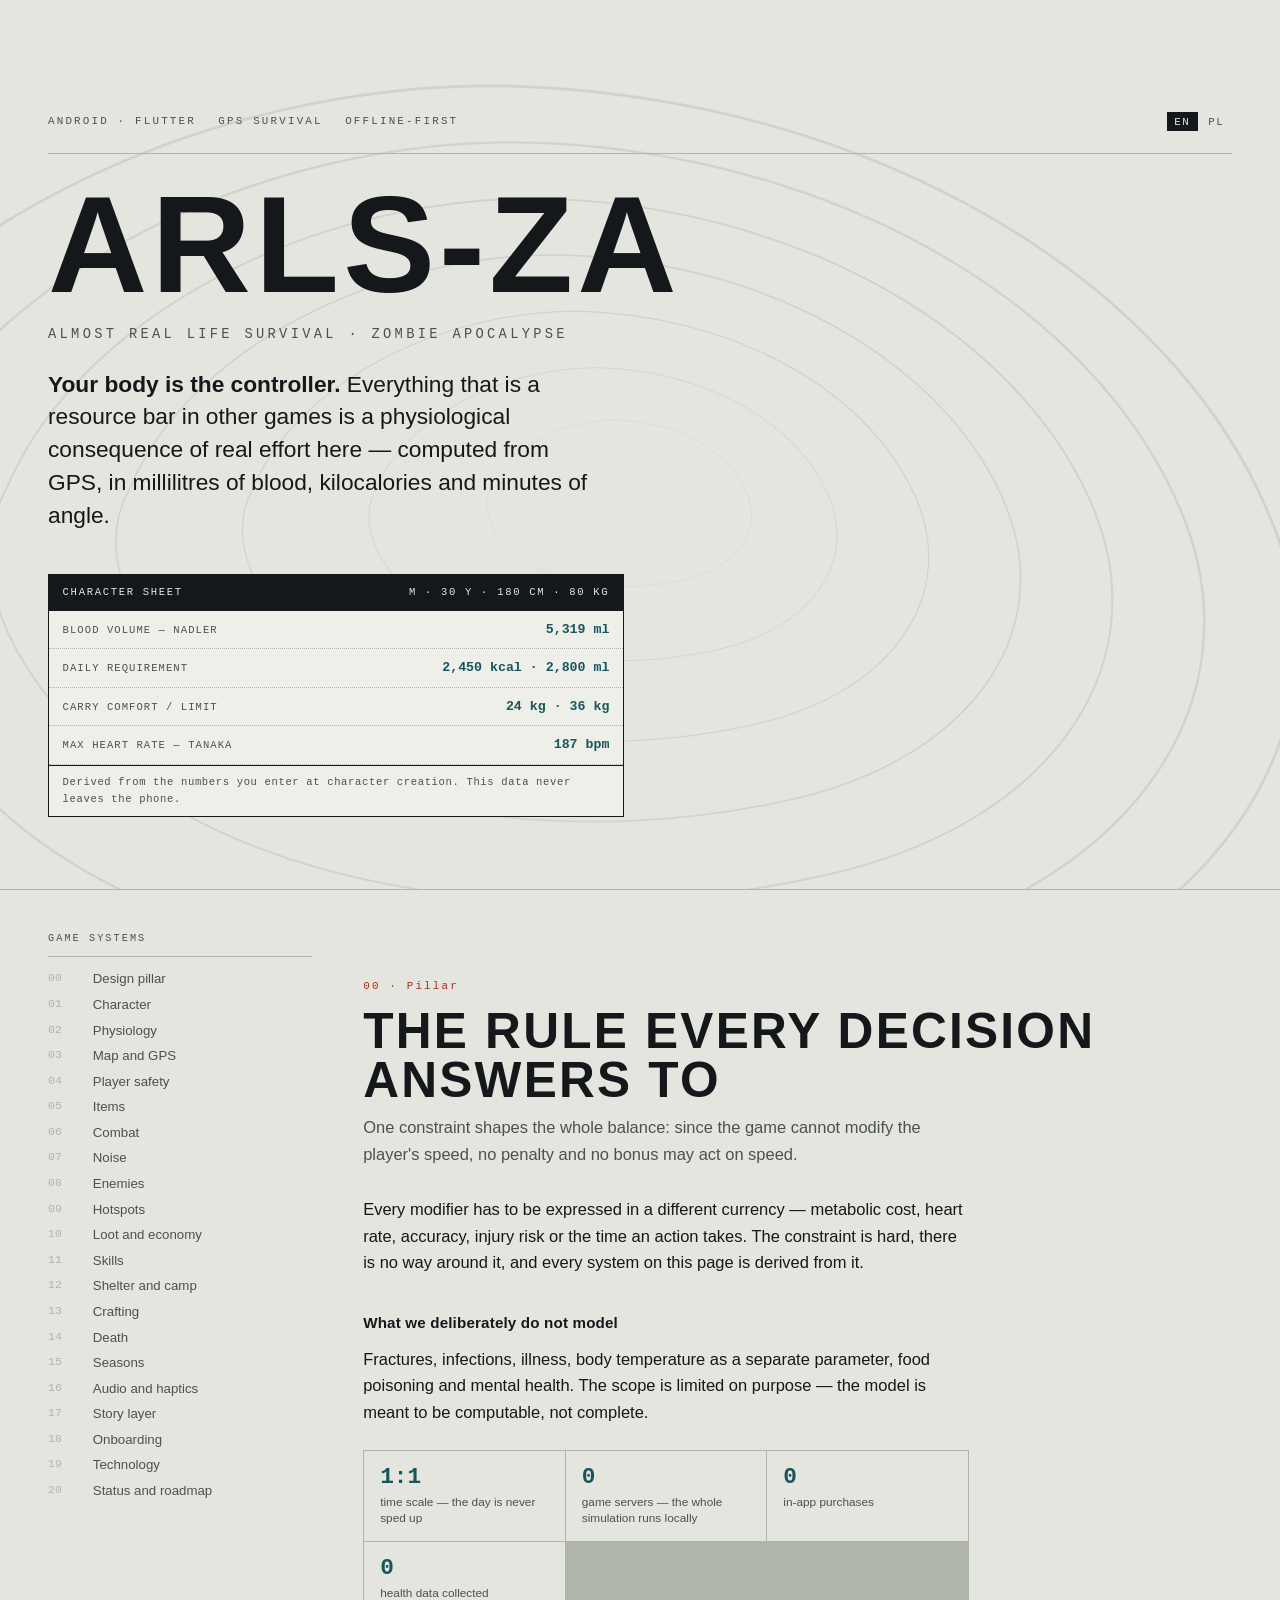
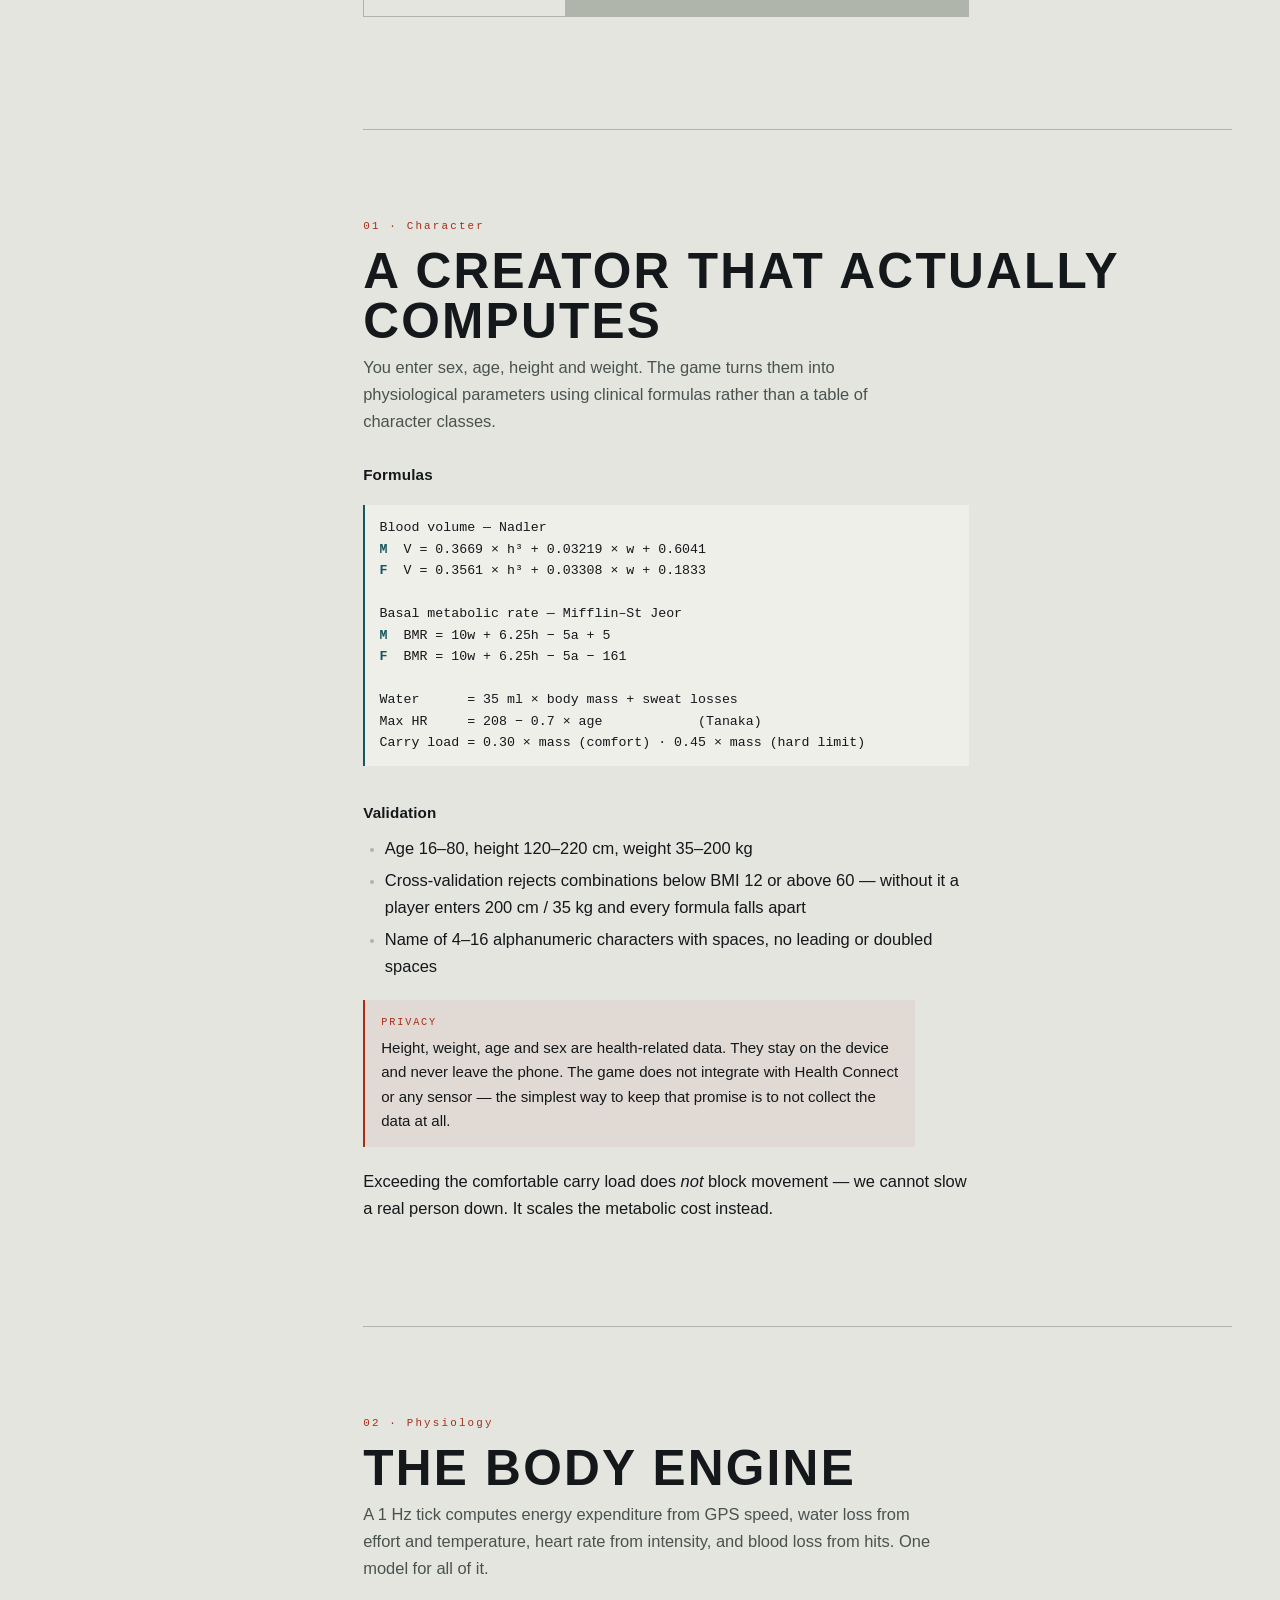
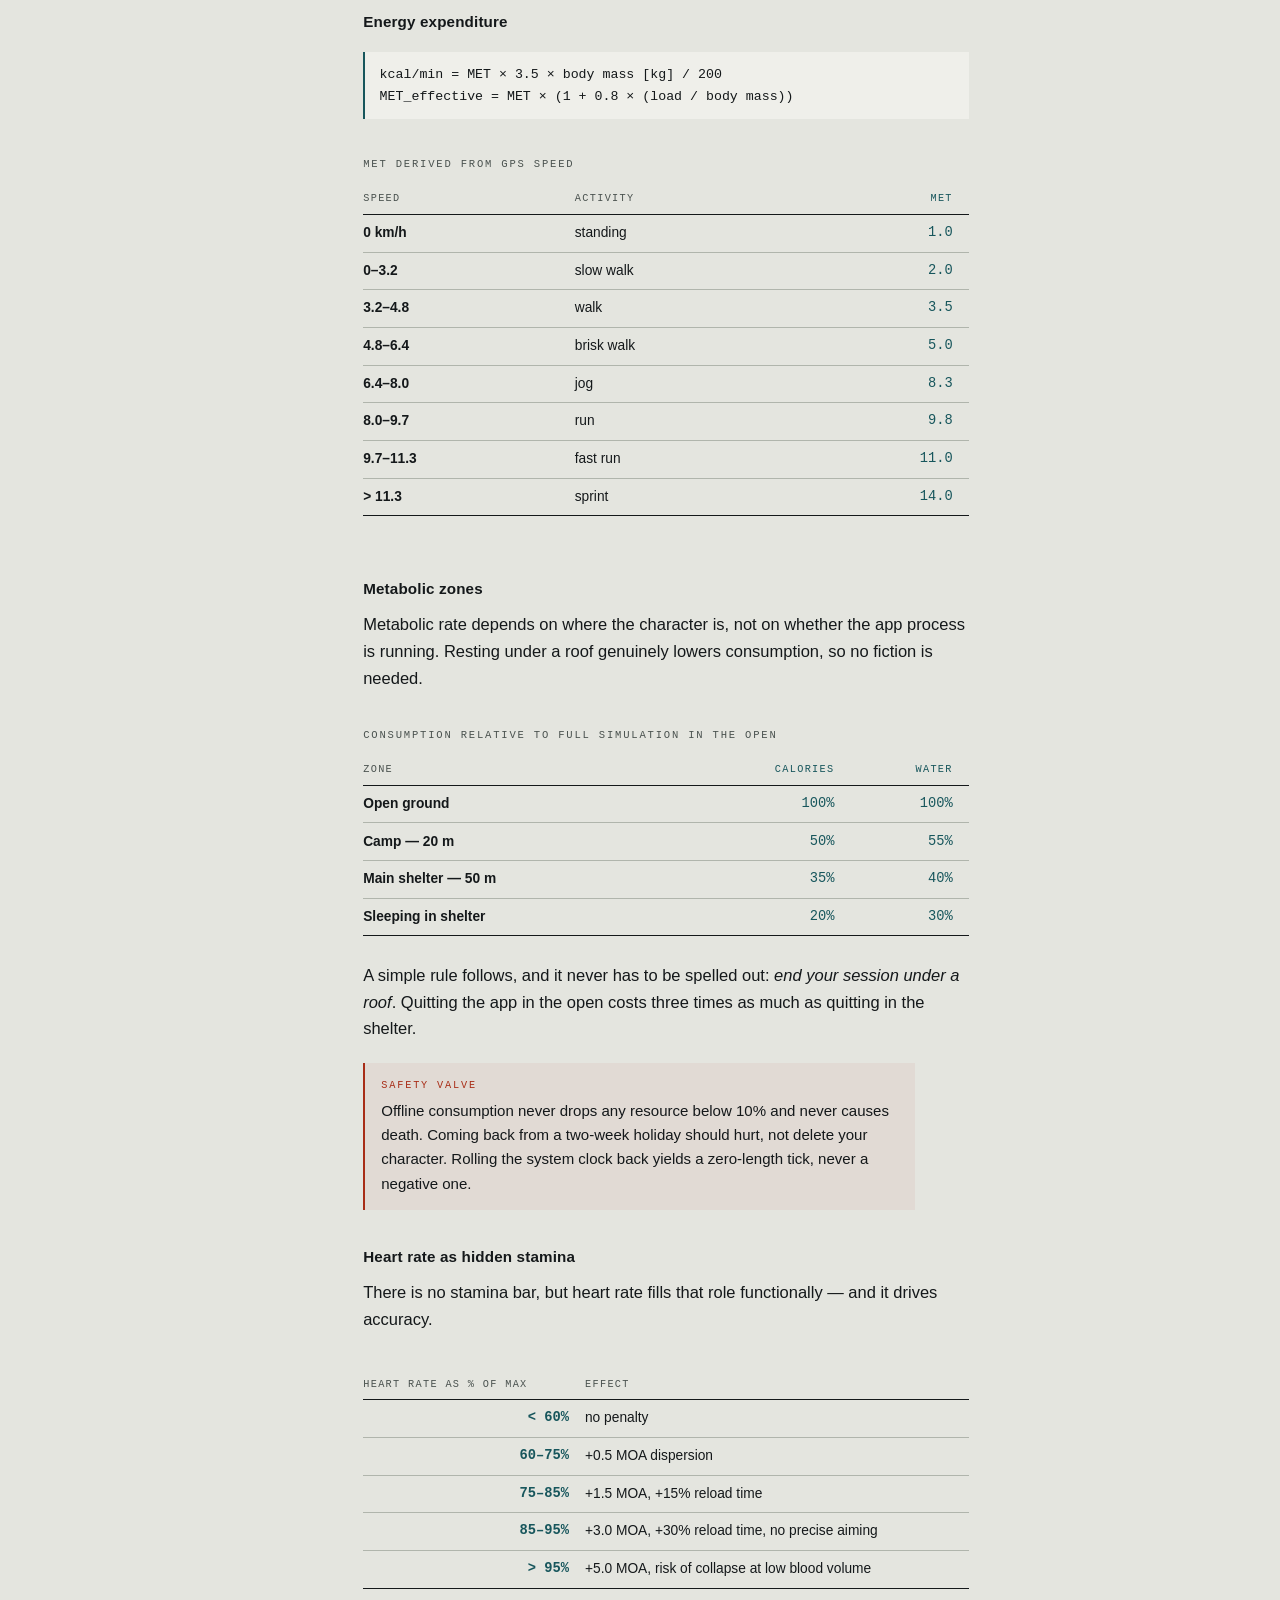
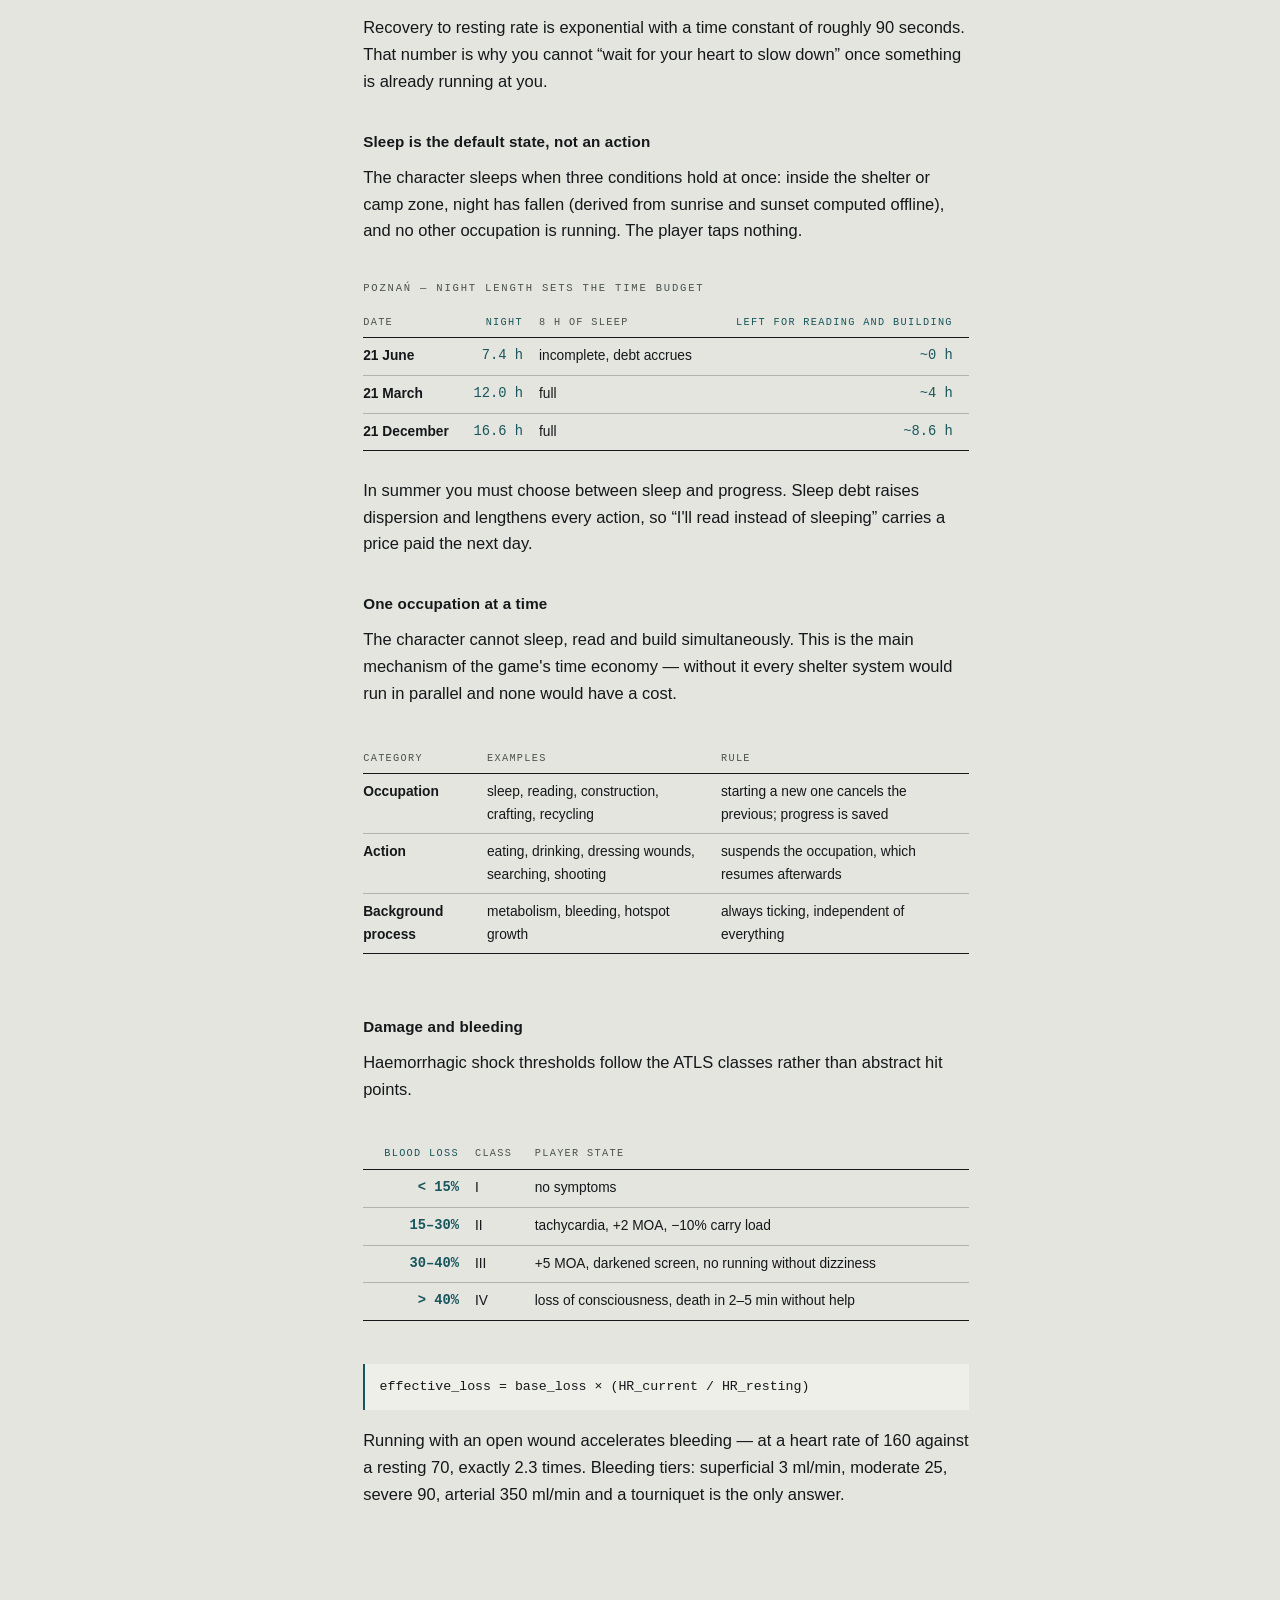
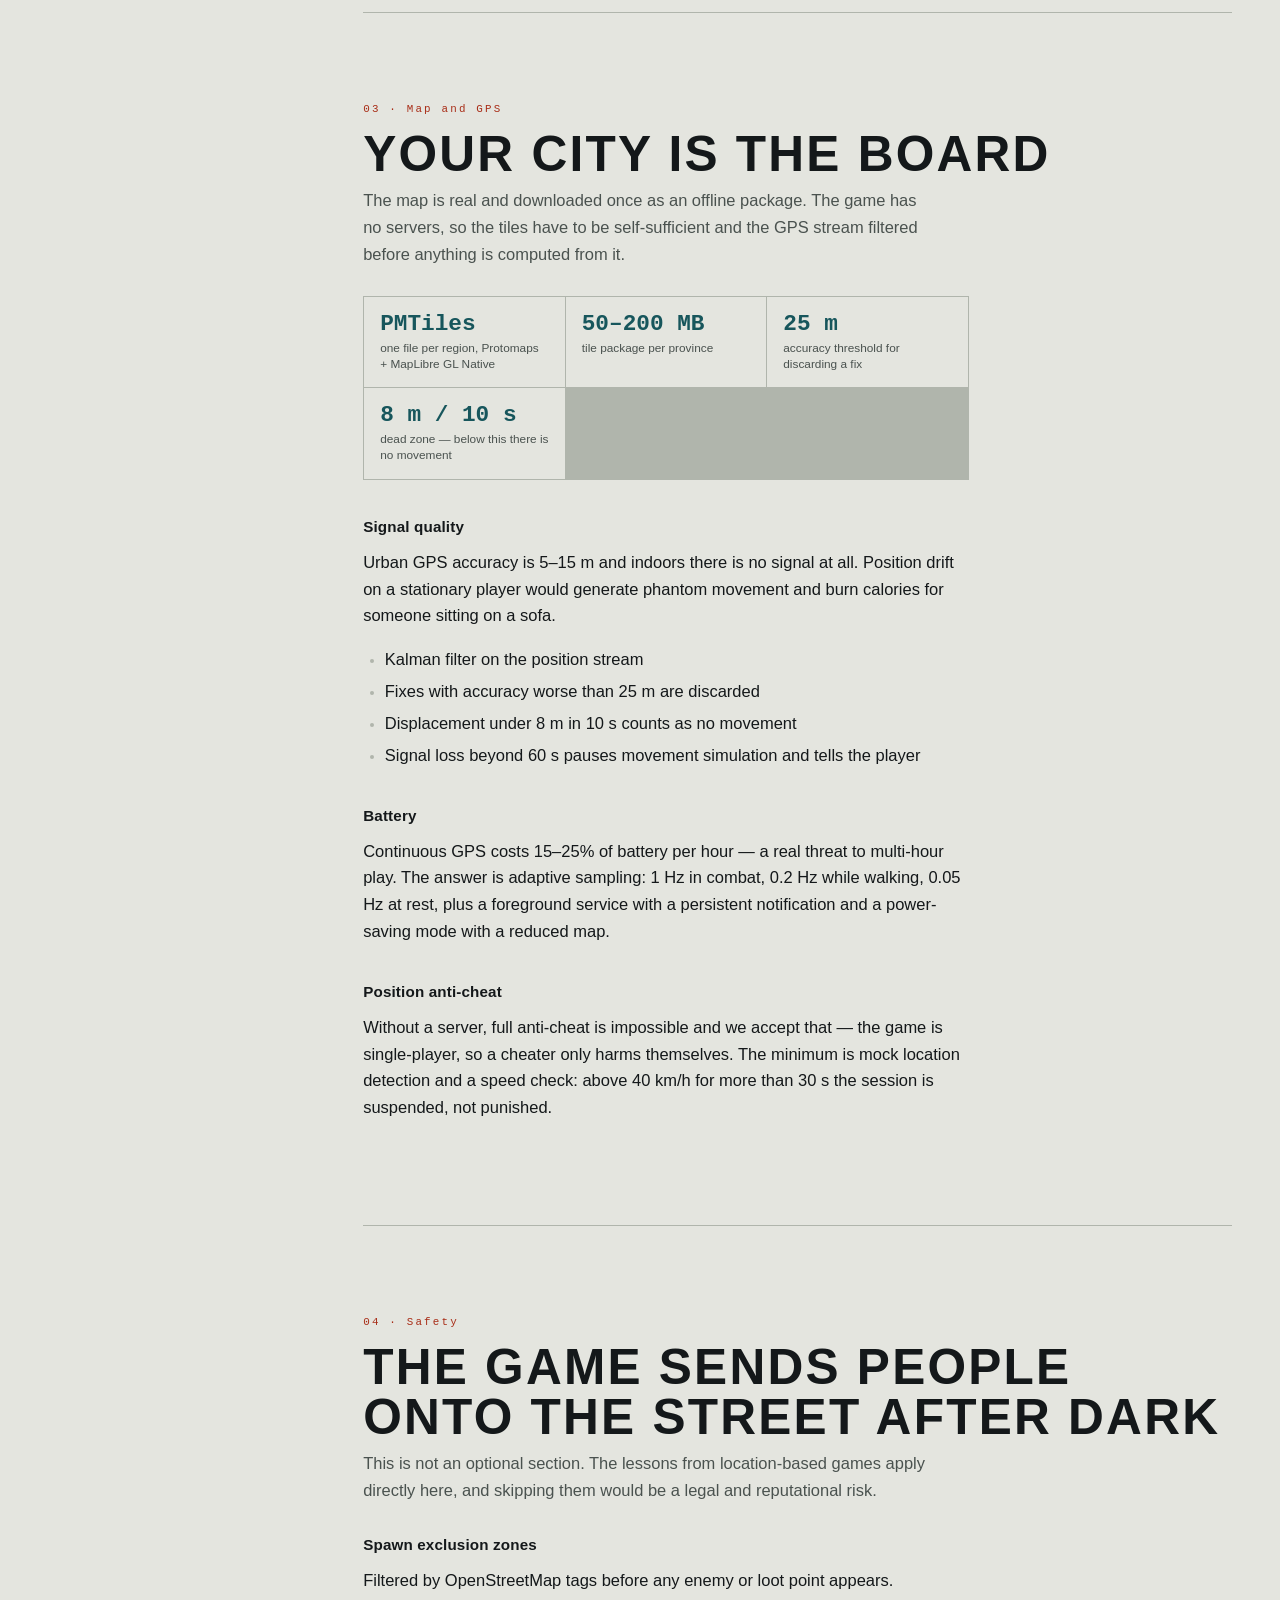
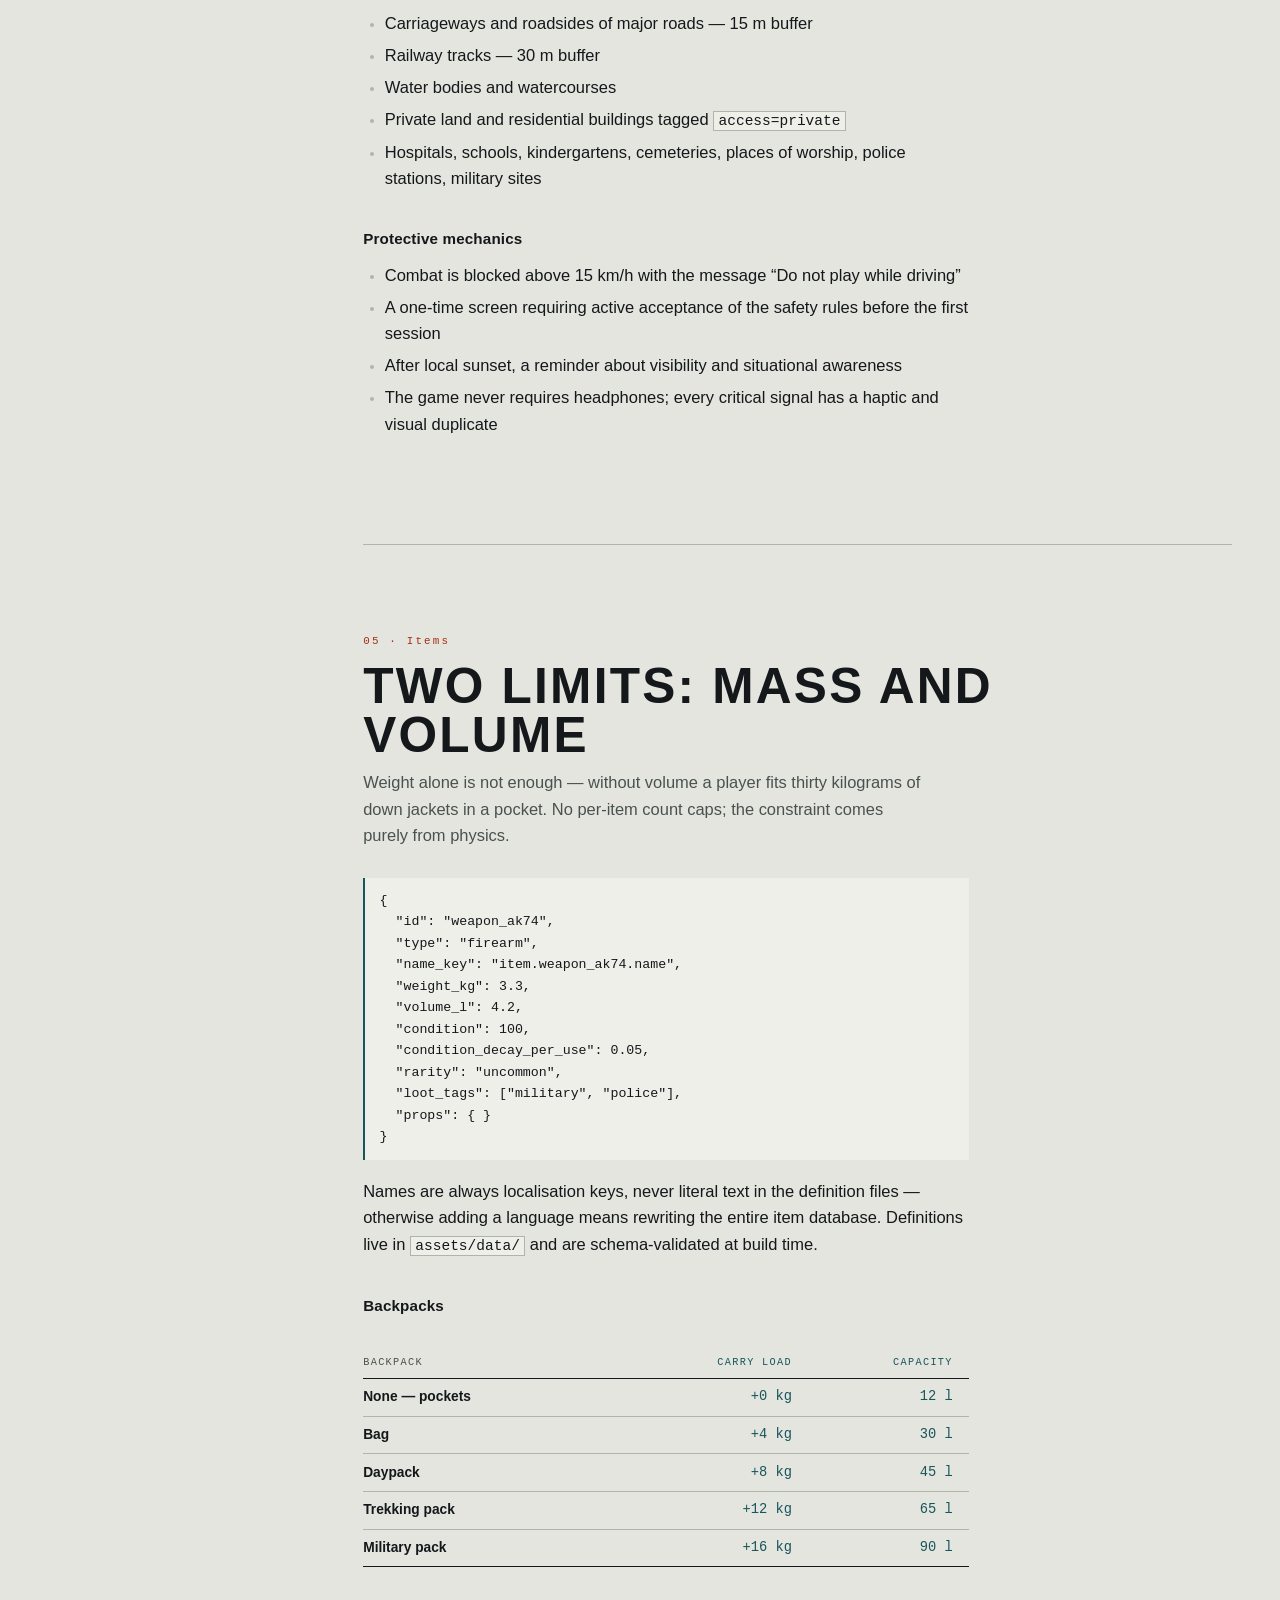
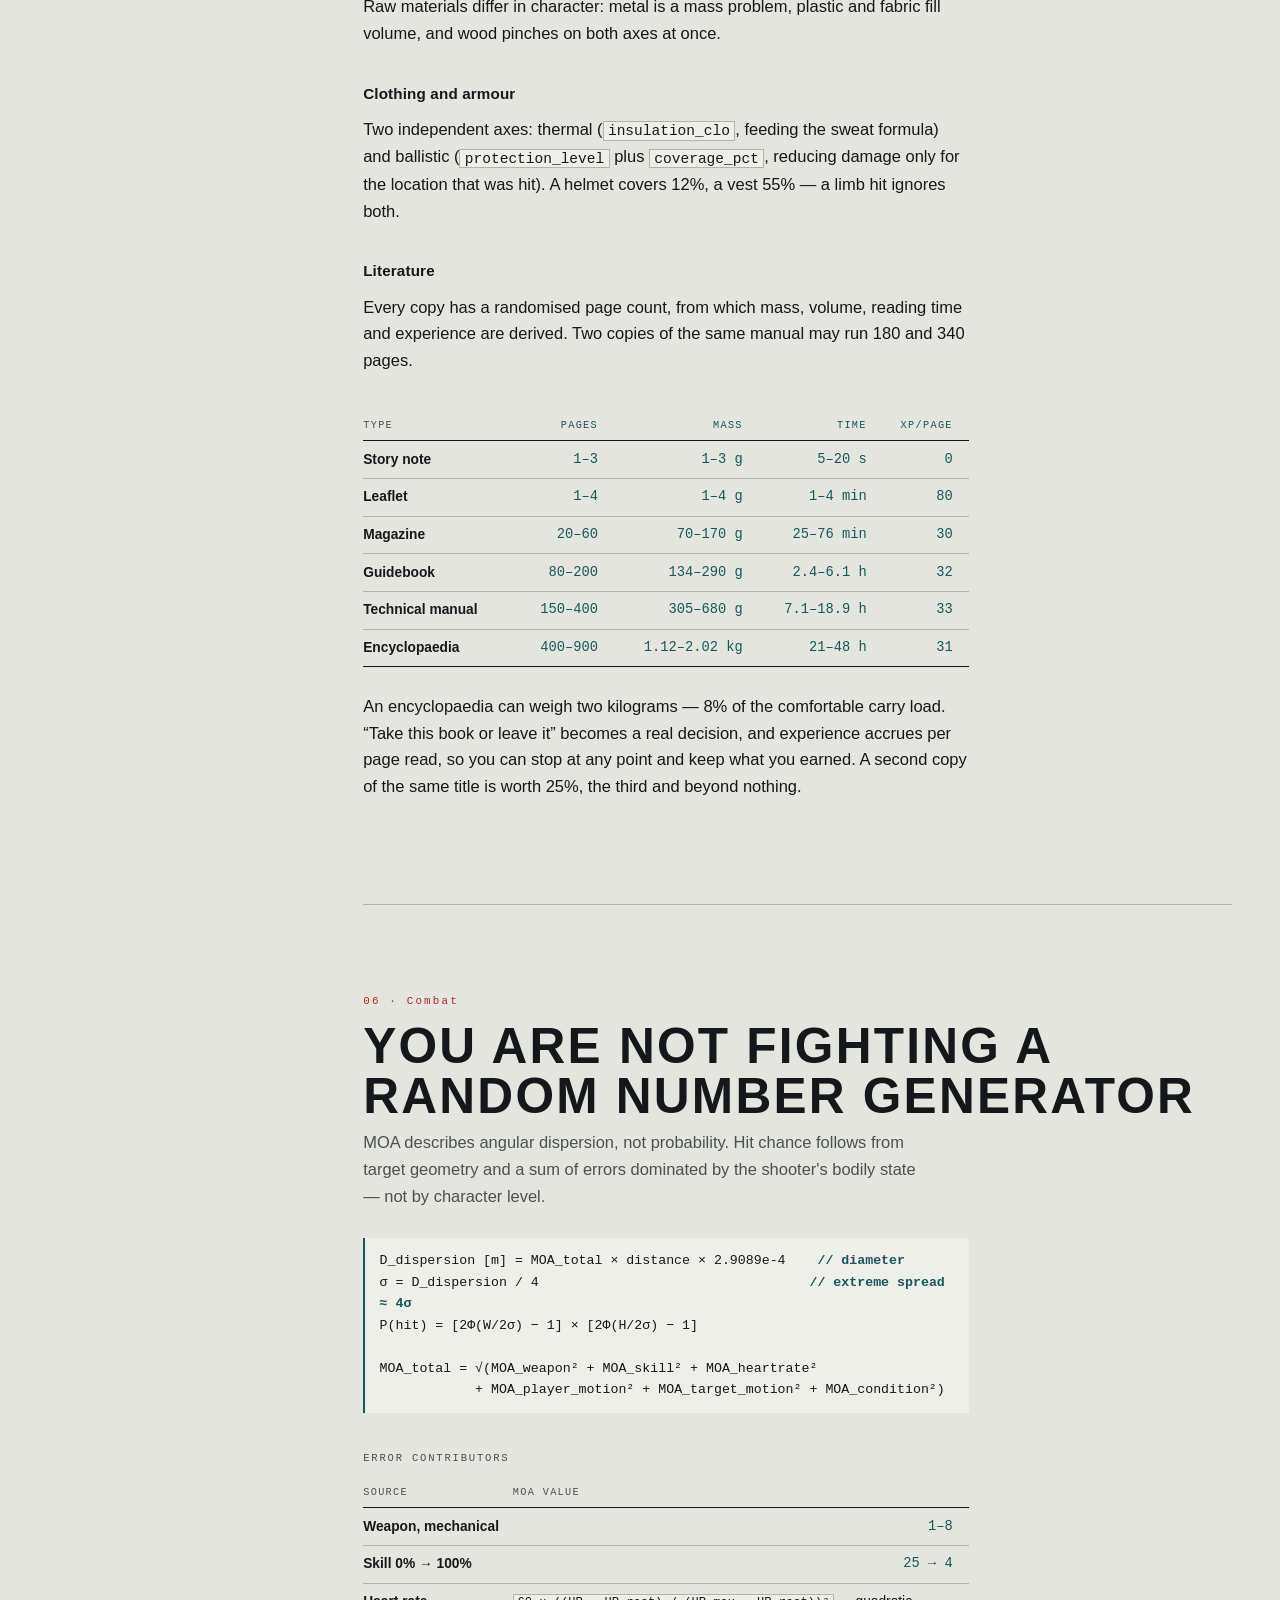
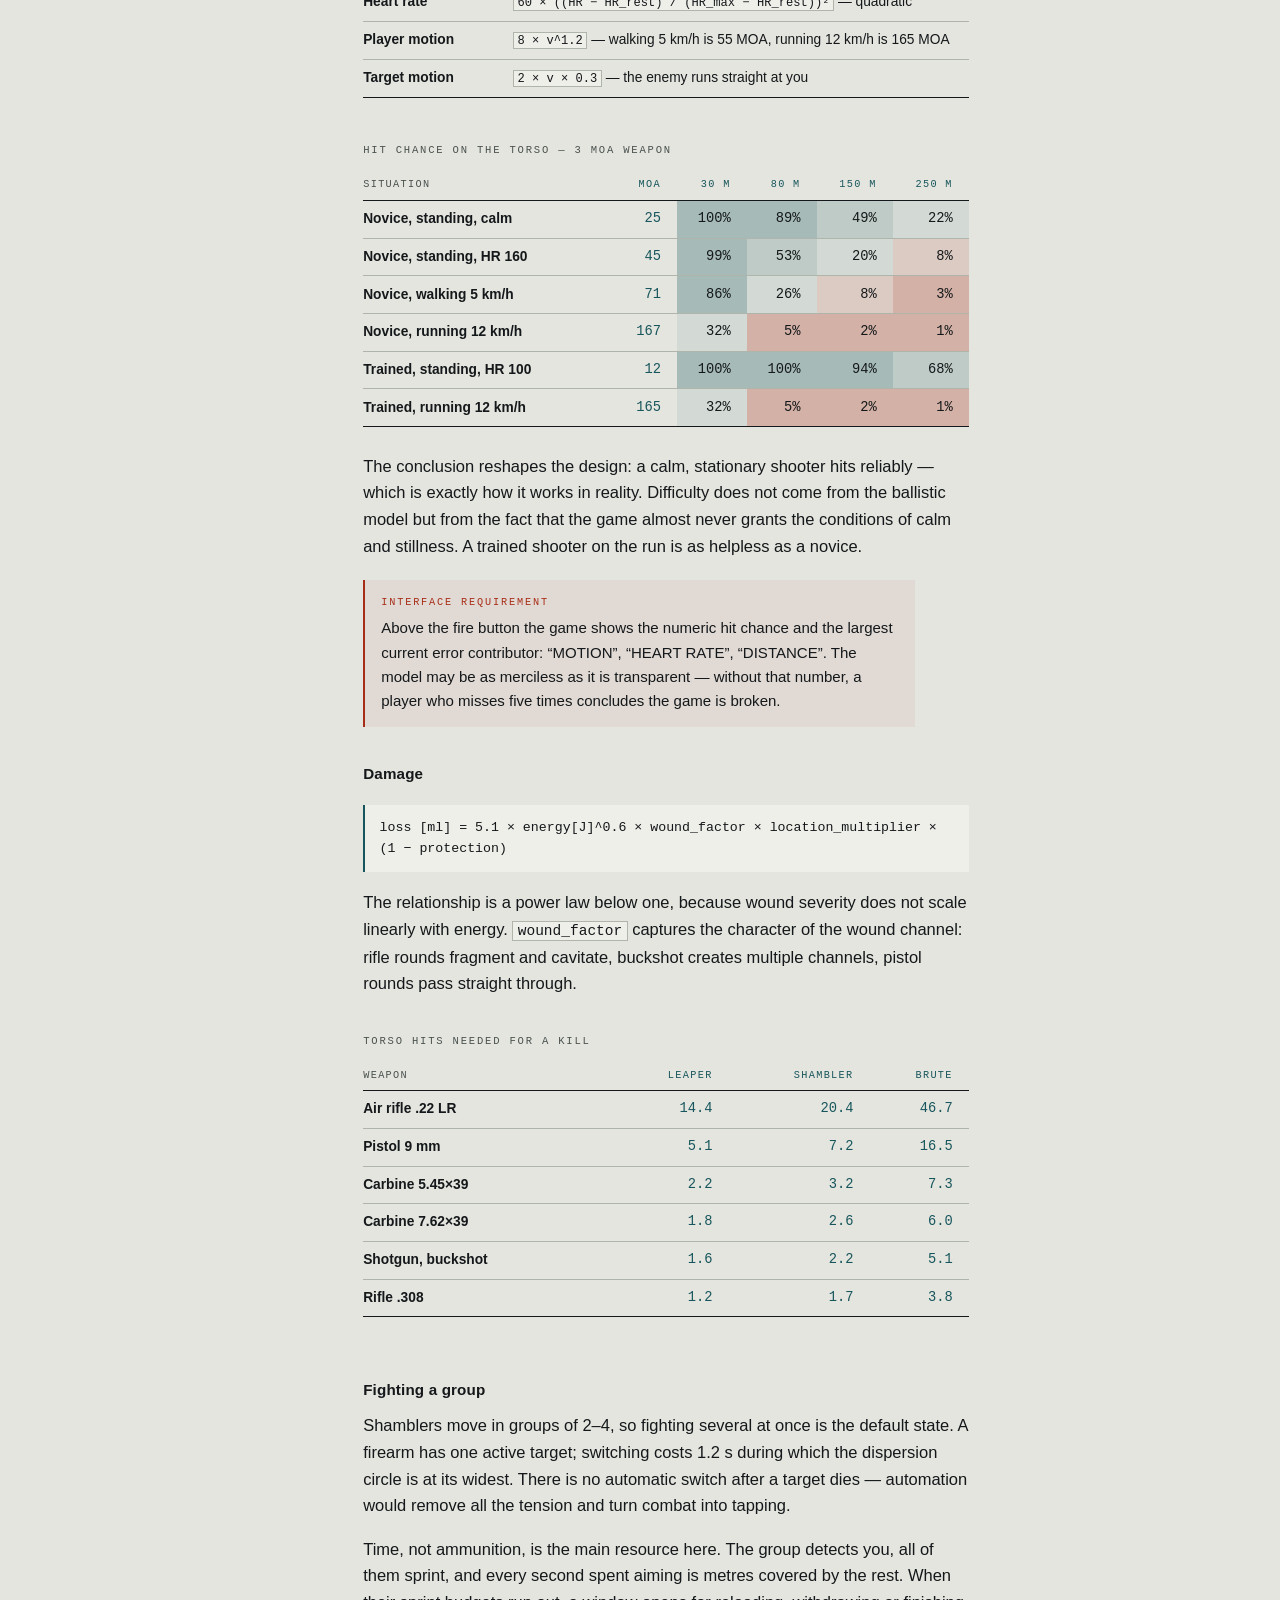
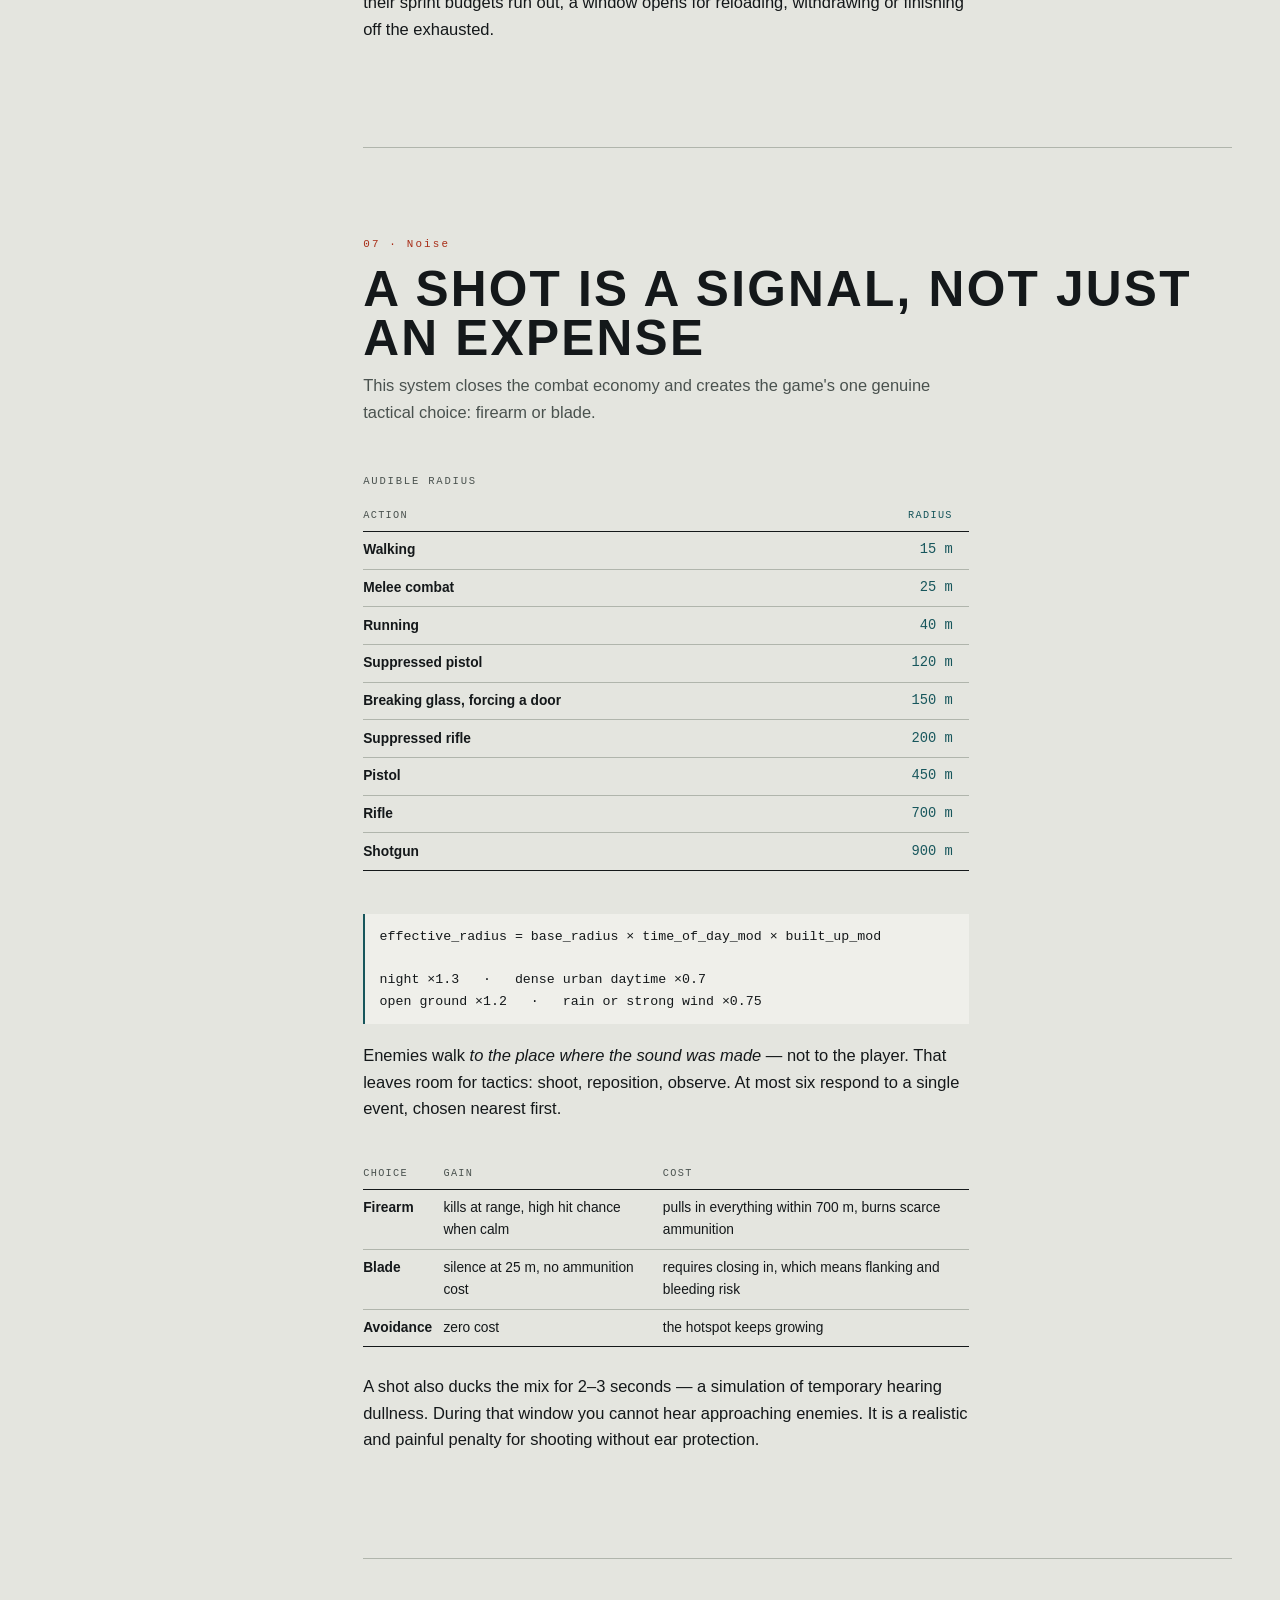
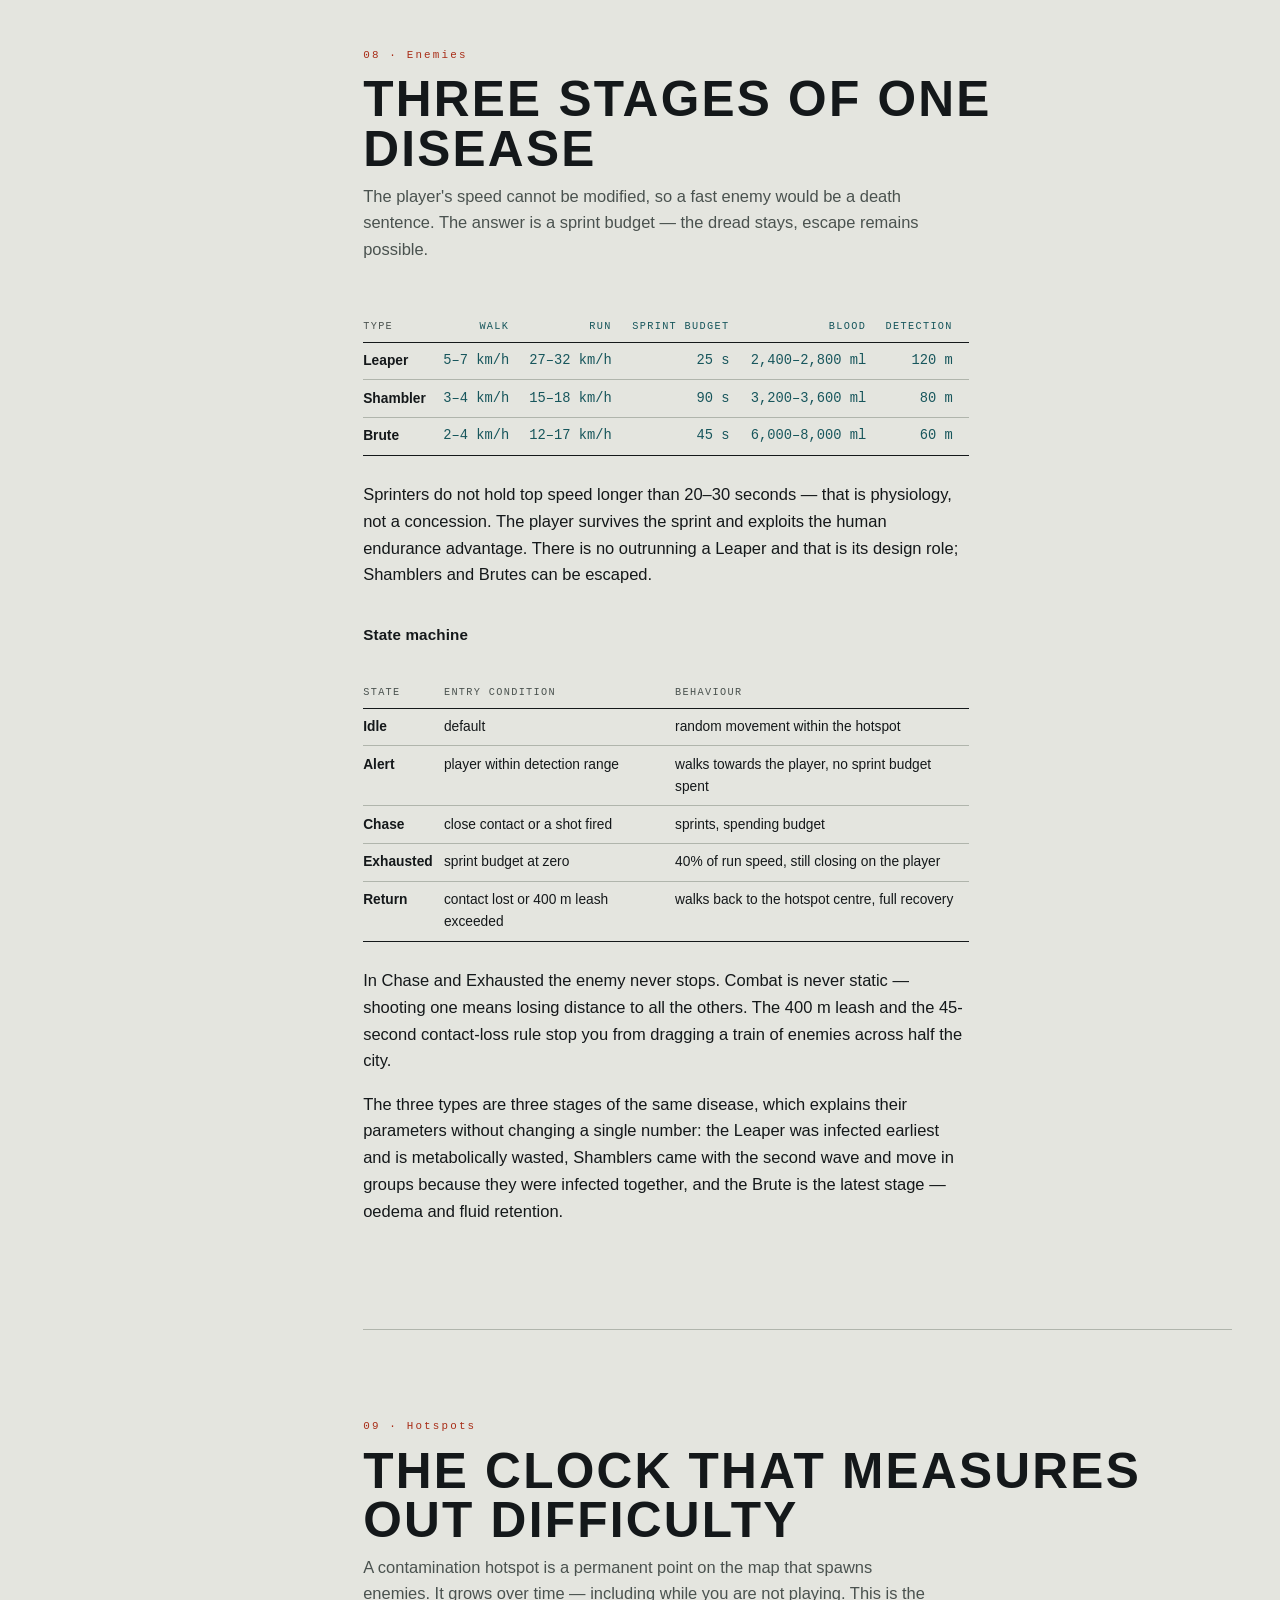
==== commit 1557ffa9: "fix: correct the blood volume figure to 5,319 ml The design document's worked example stated 5.29 l " ====
--- a/index.html
+++ b/index.html
@@ -55,7 +55,7 @@
 
     <div class="card">
       <div class="card__hd"><span>Character sheet</span><span>M · 30 y · 180 cm · 80 kg</span></div>
-      <div class="card__row"><span class="card__k">Blood volume — Nadler</span><span class="card__v">5,290 ml</span></div>
+      <div class="card__row"><span class="card__k">Blood volume — Nadler</span><span class="card__v">5,319 ml</span></div>
       <div class="card__row"><span class="card__k">Daily requirement</span><span class="card__v">2,450 kcal · 2,800 ml</span></div>
       <div class="card__row"><span class="card__k">Carry comfort / limit</span><span class="card__v">24 kg · 36 kg</span></div>
       <div class="card__row"><span class="card__k">Max heart rate — Tanaka</span><span class="card__v">187 bpm</span></div>
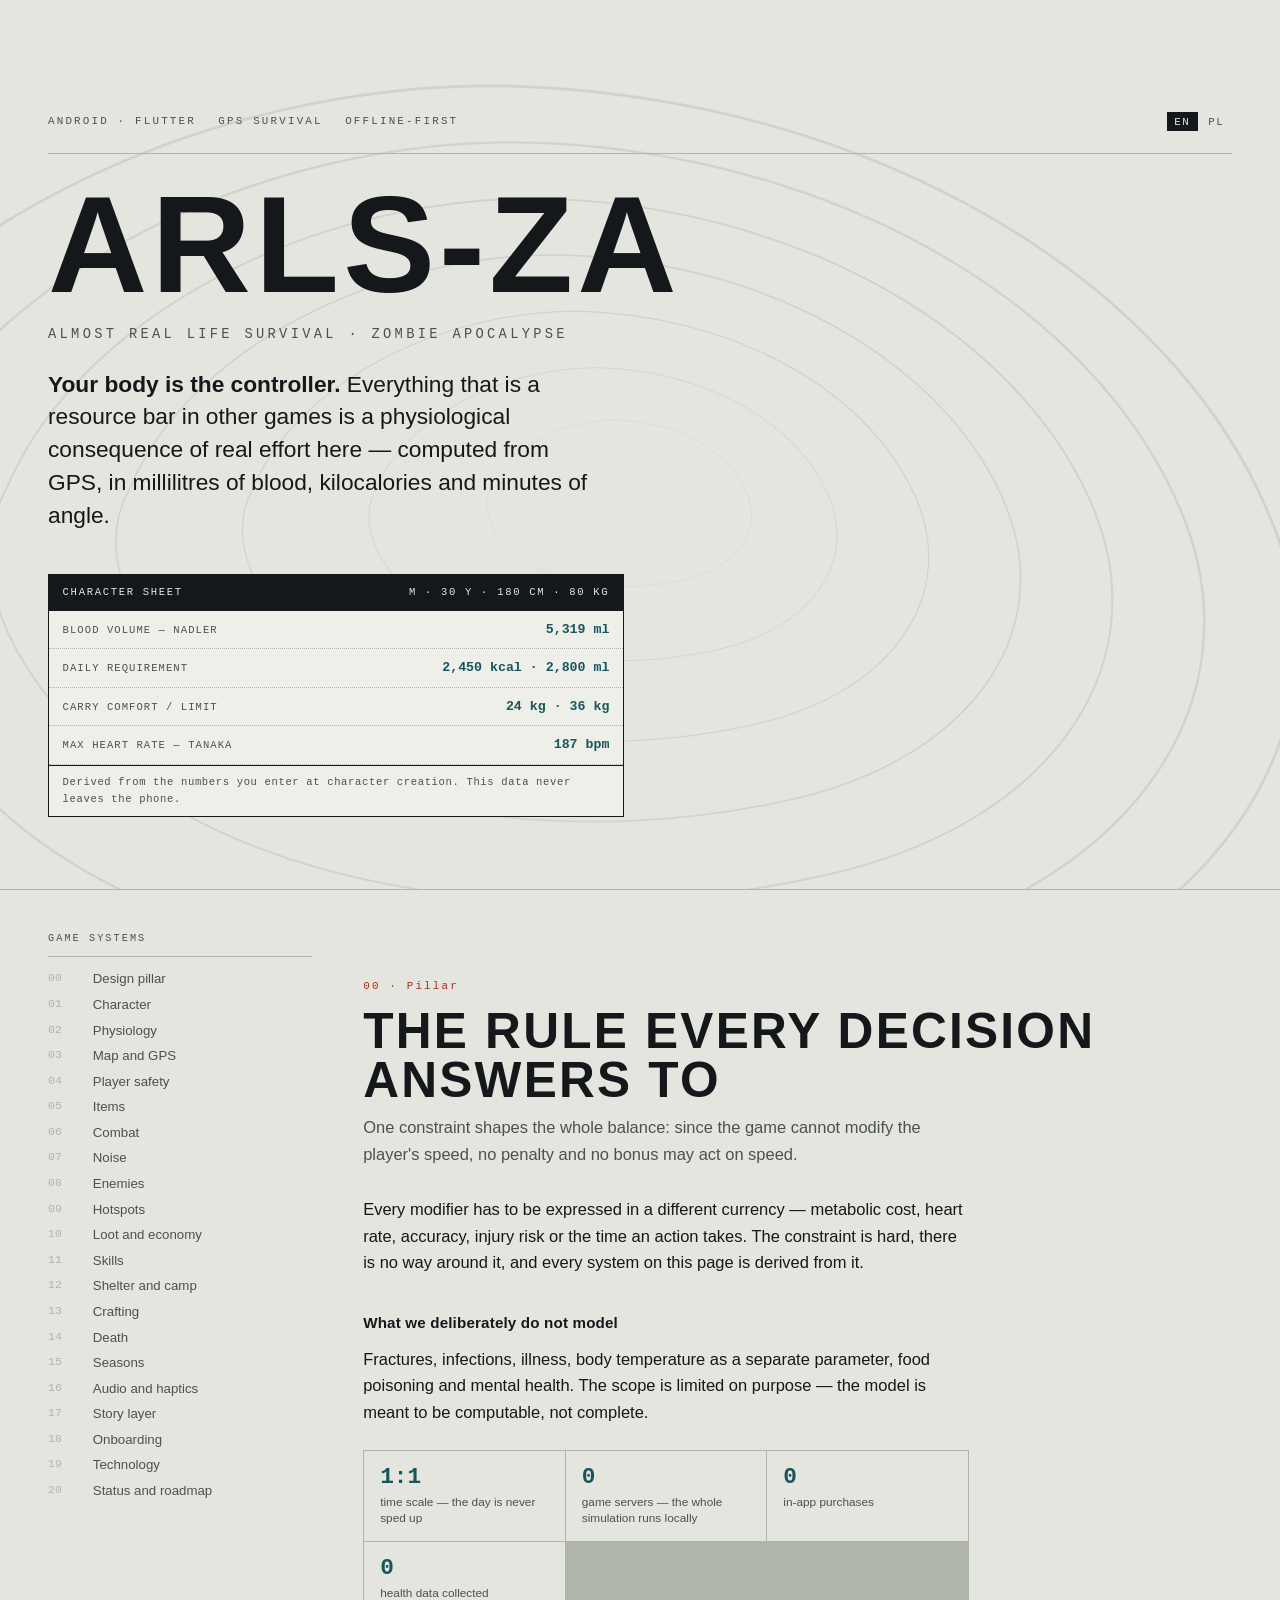
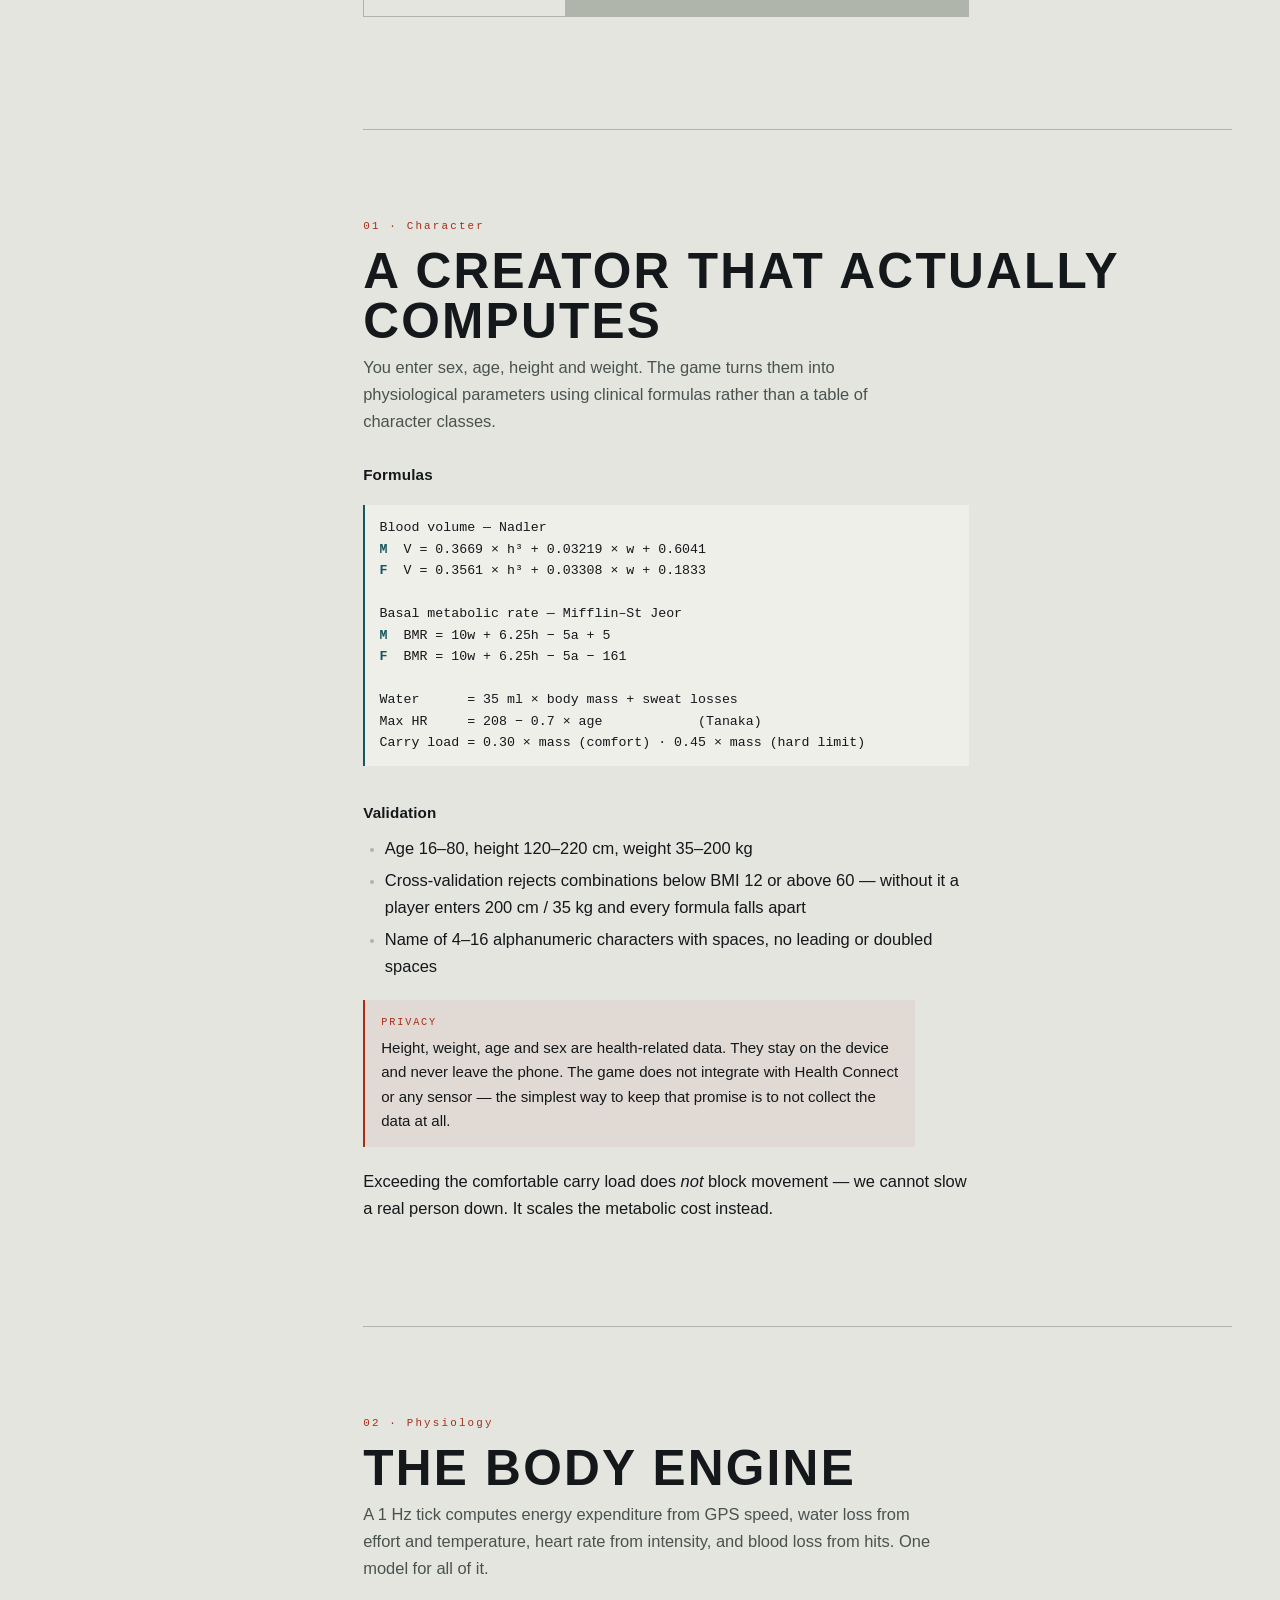
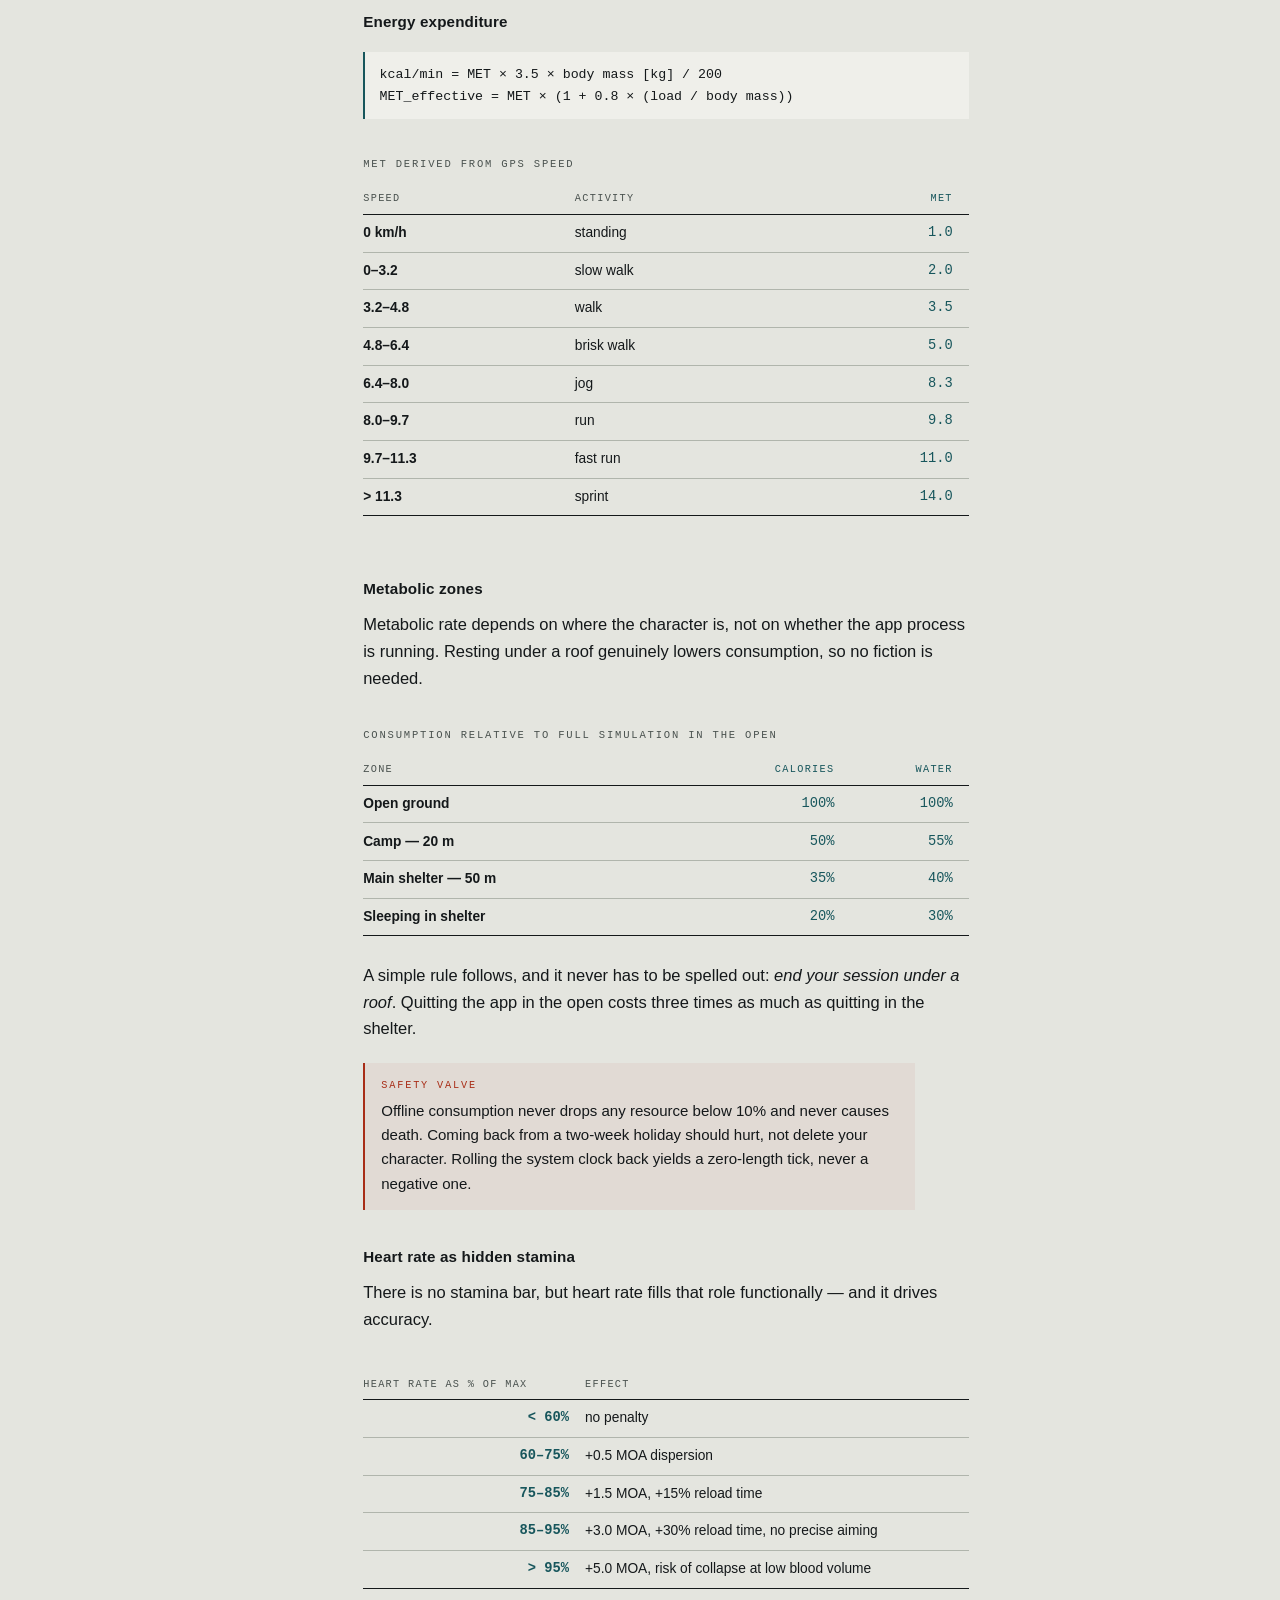
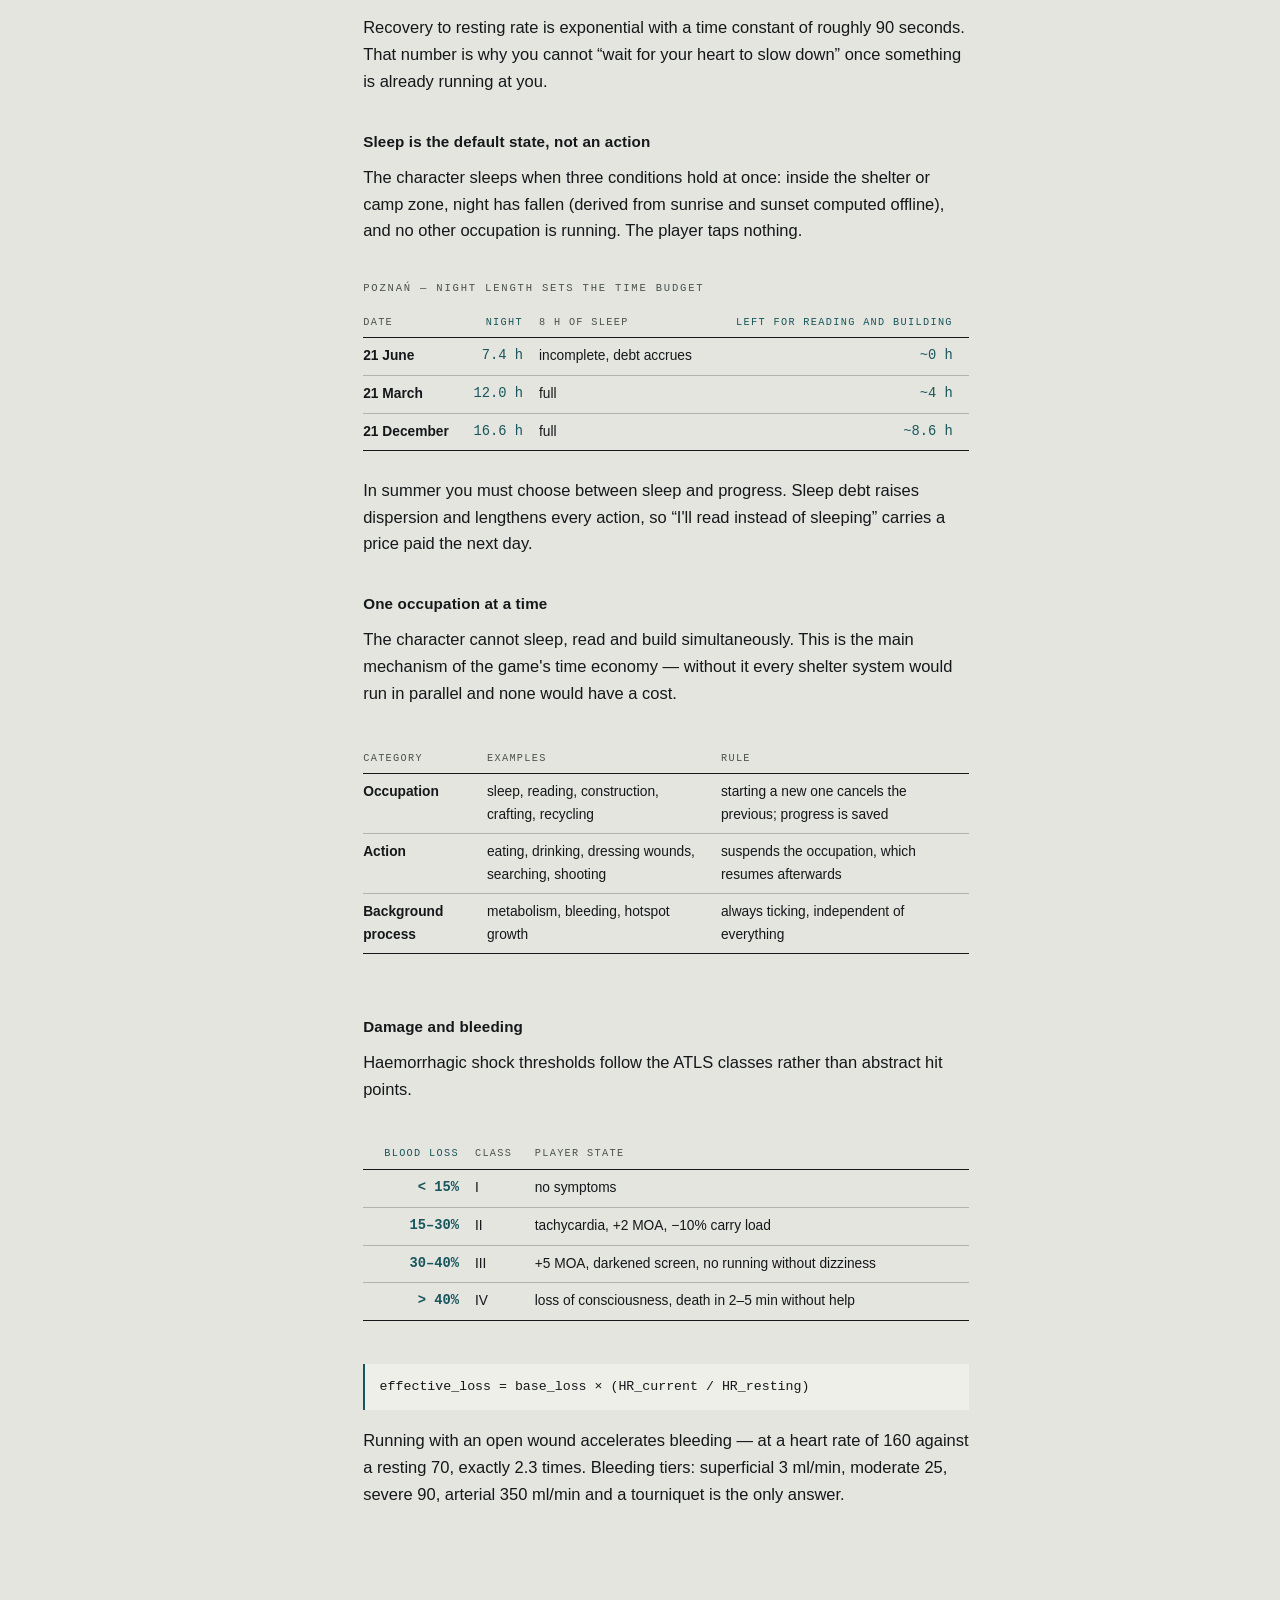
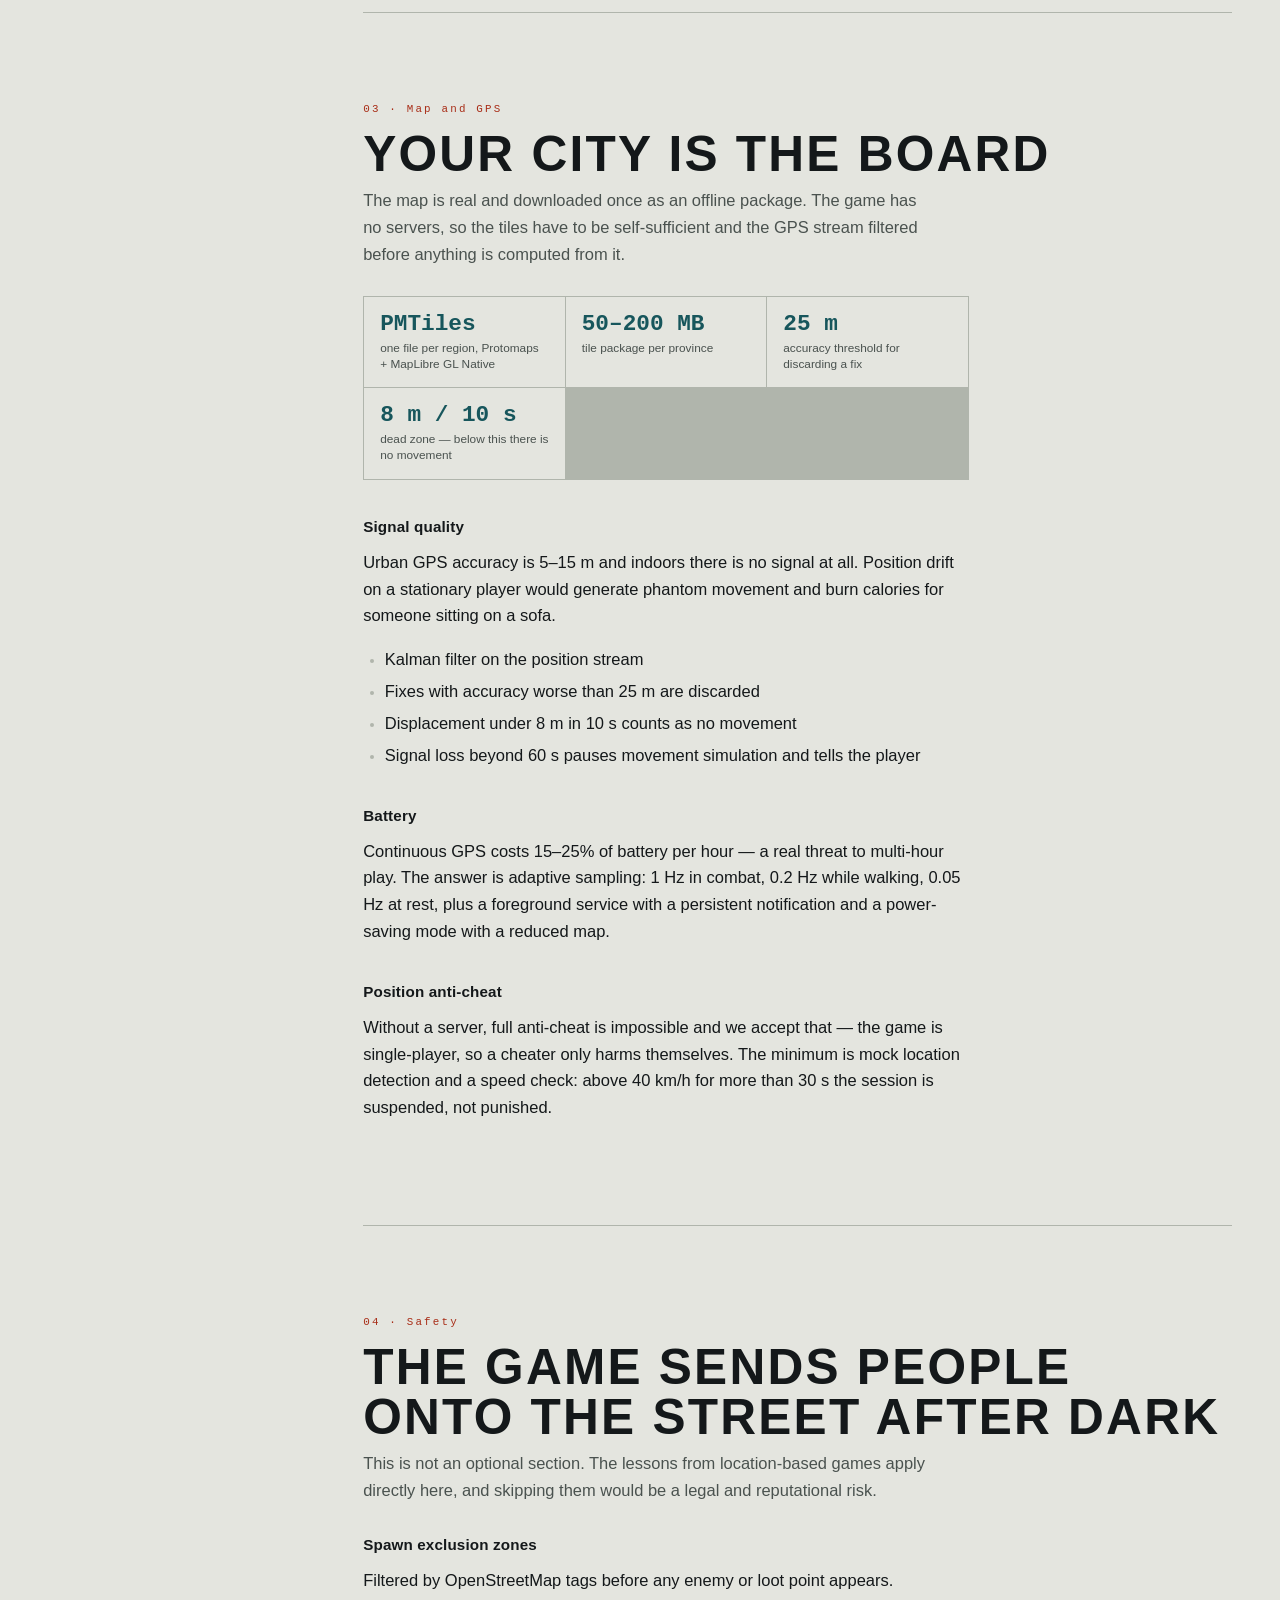
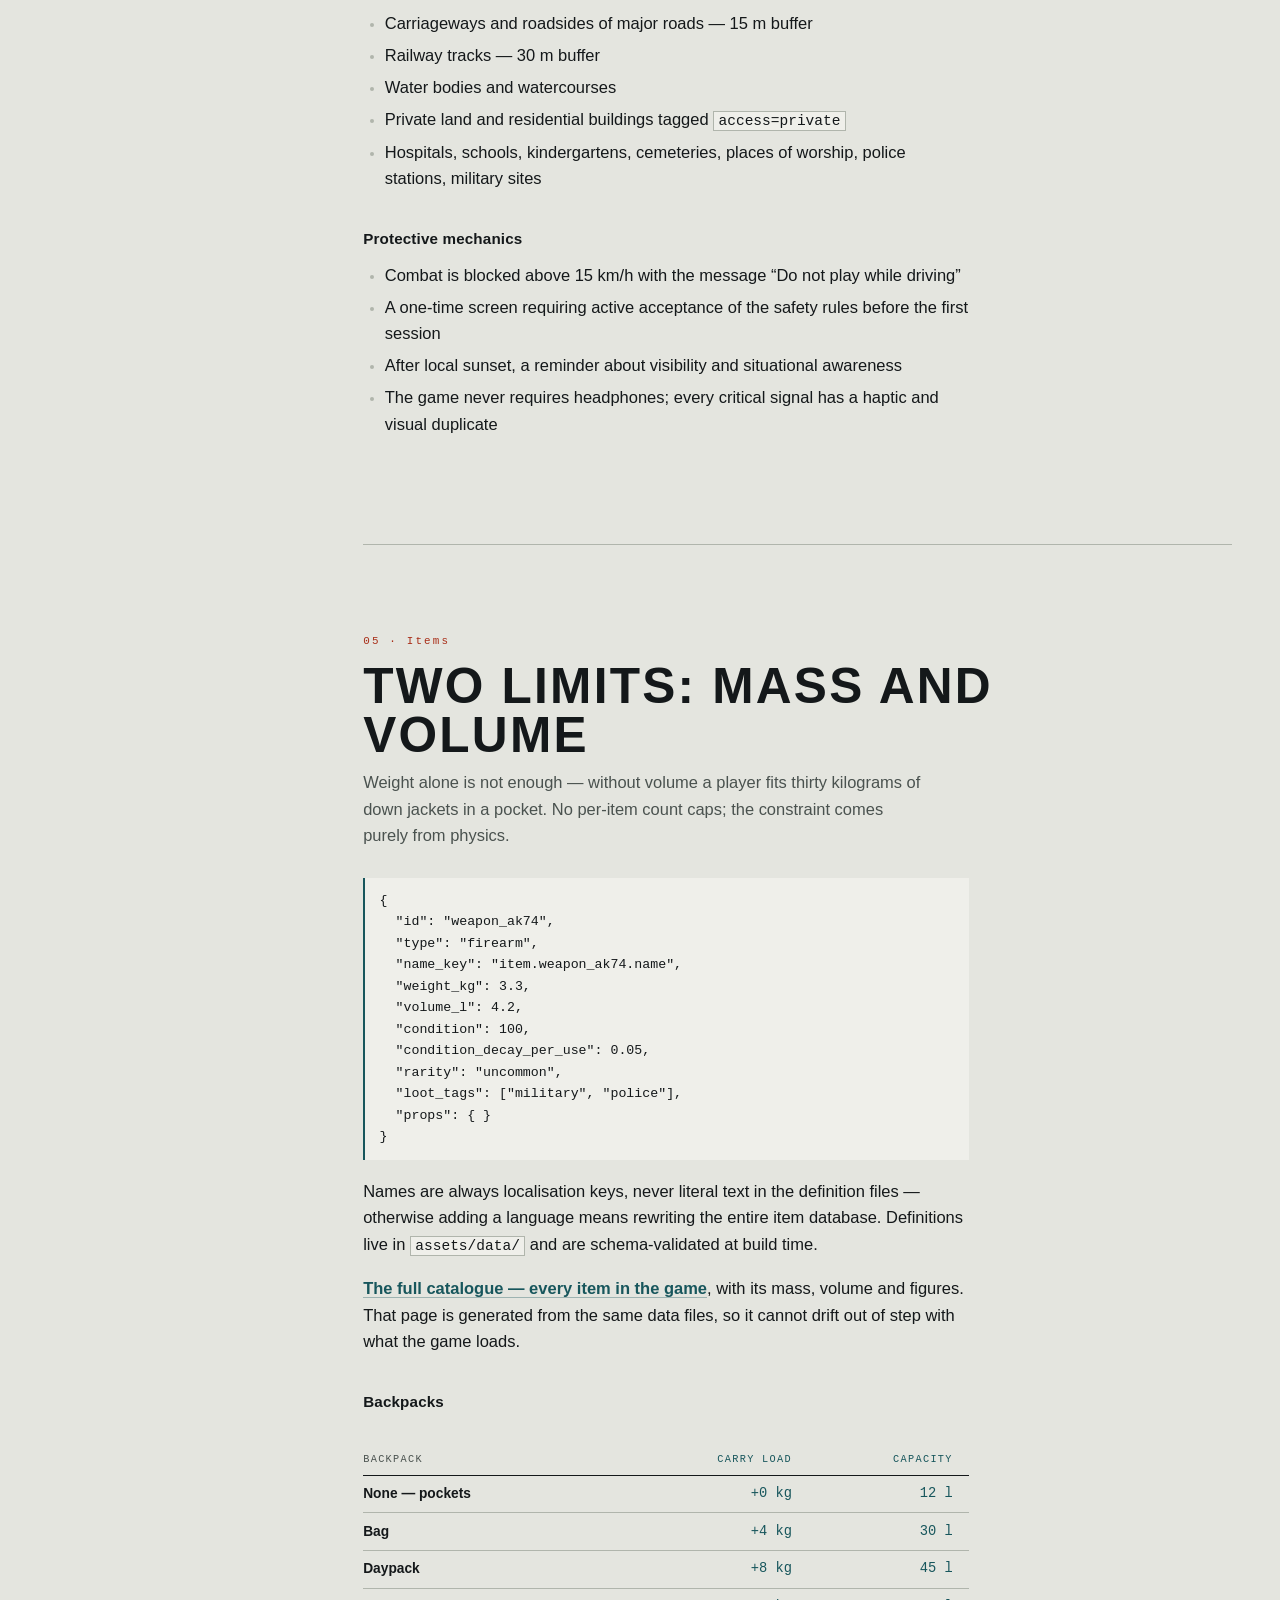
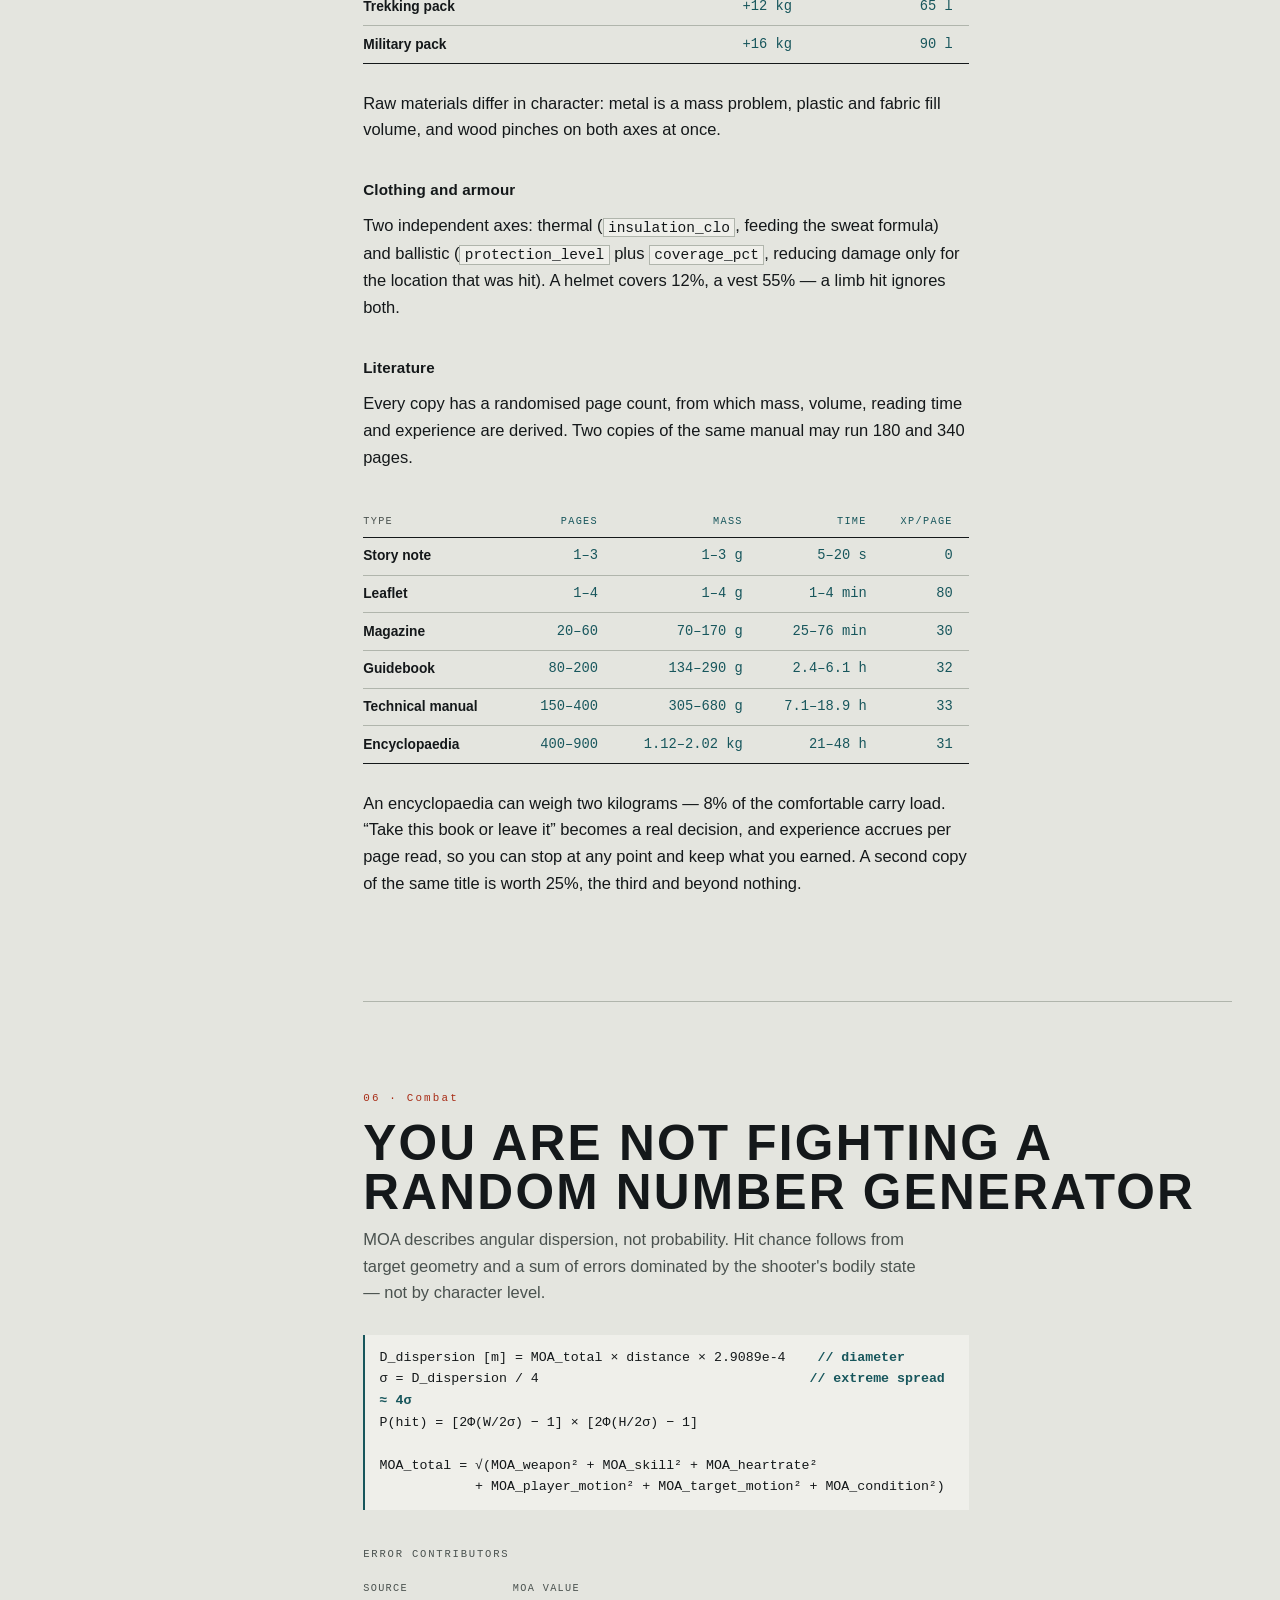
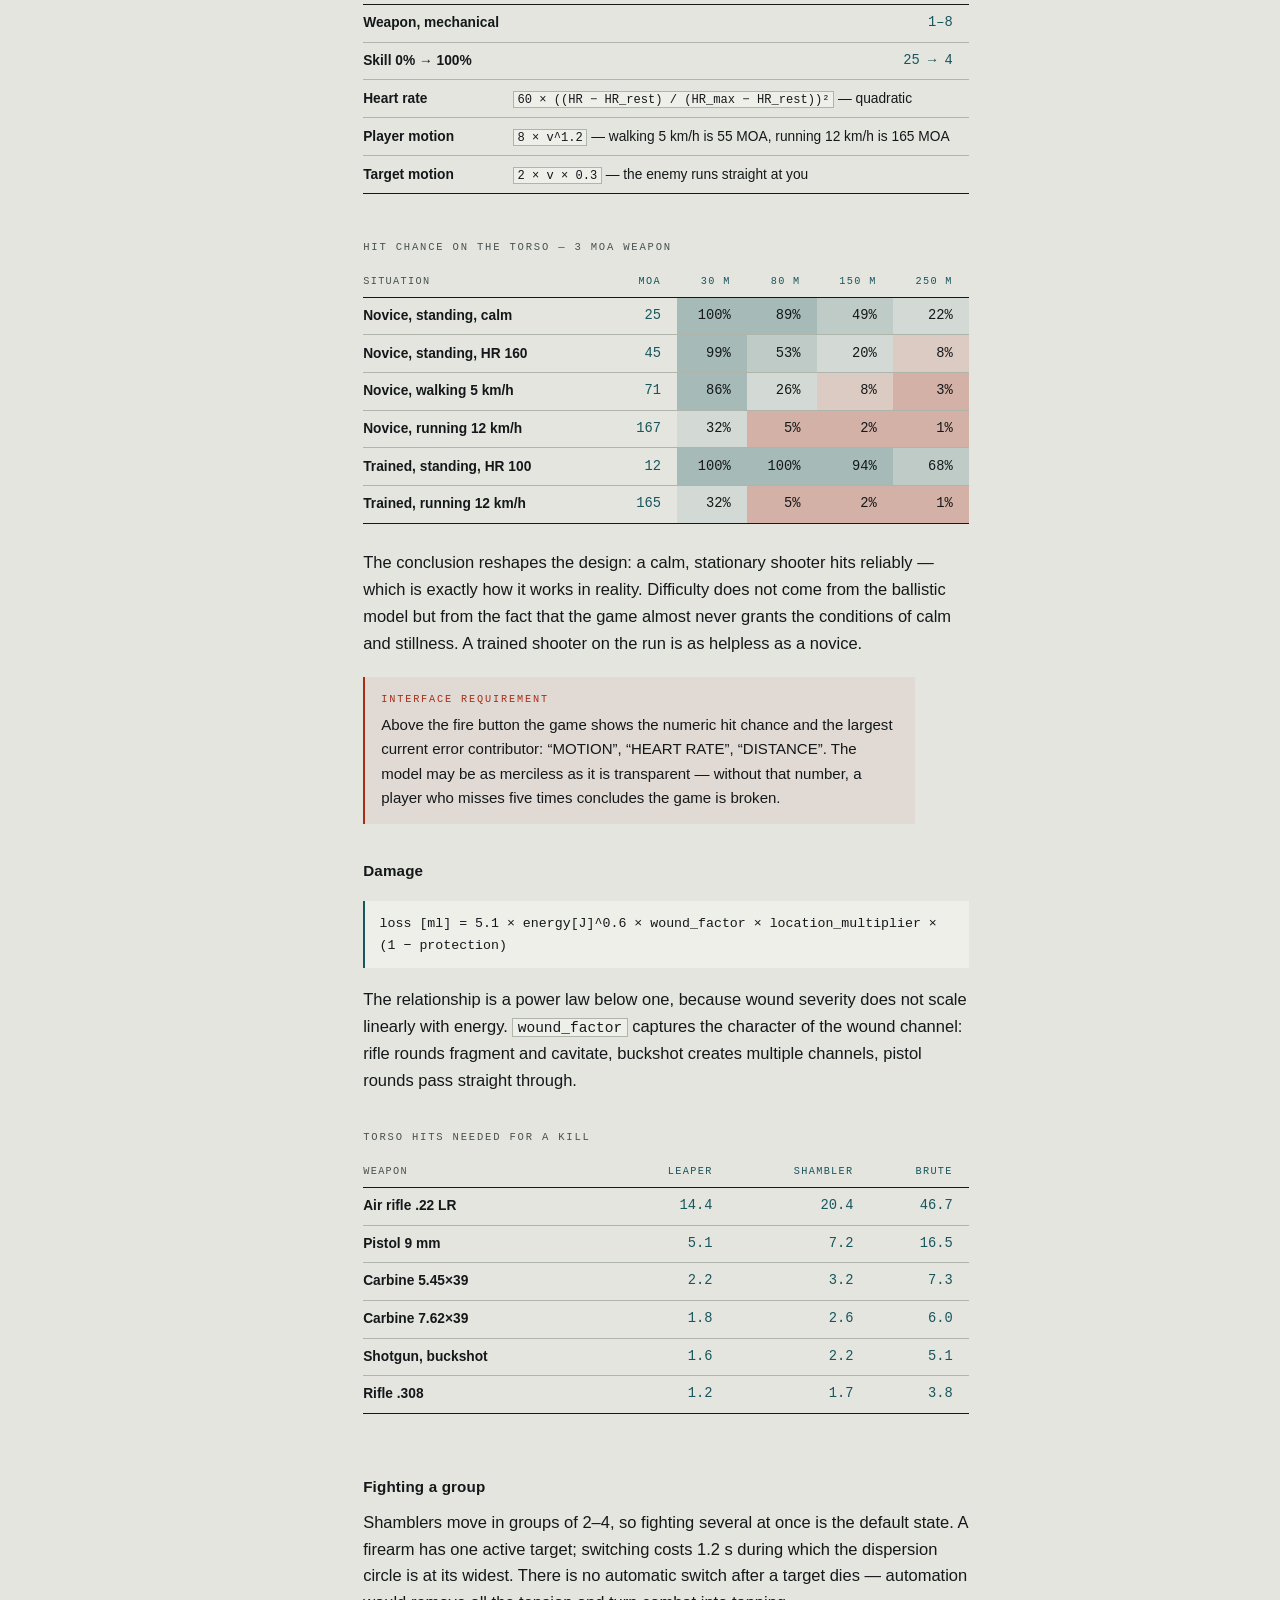
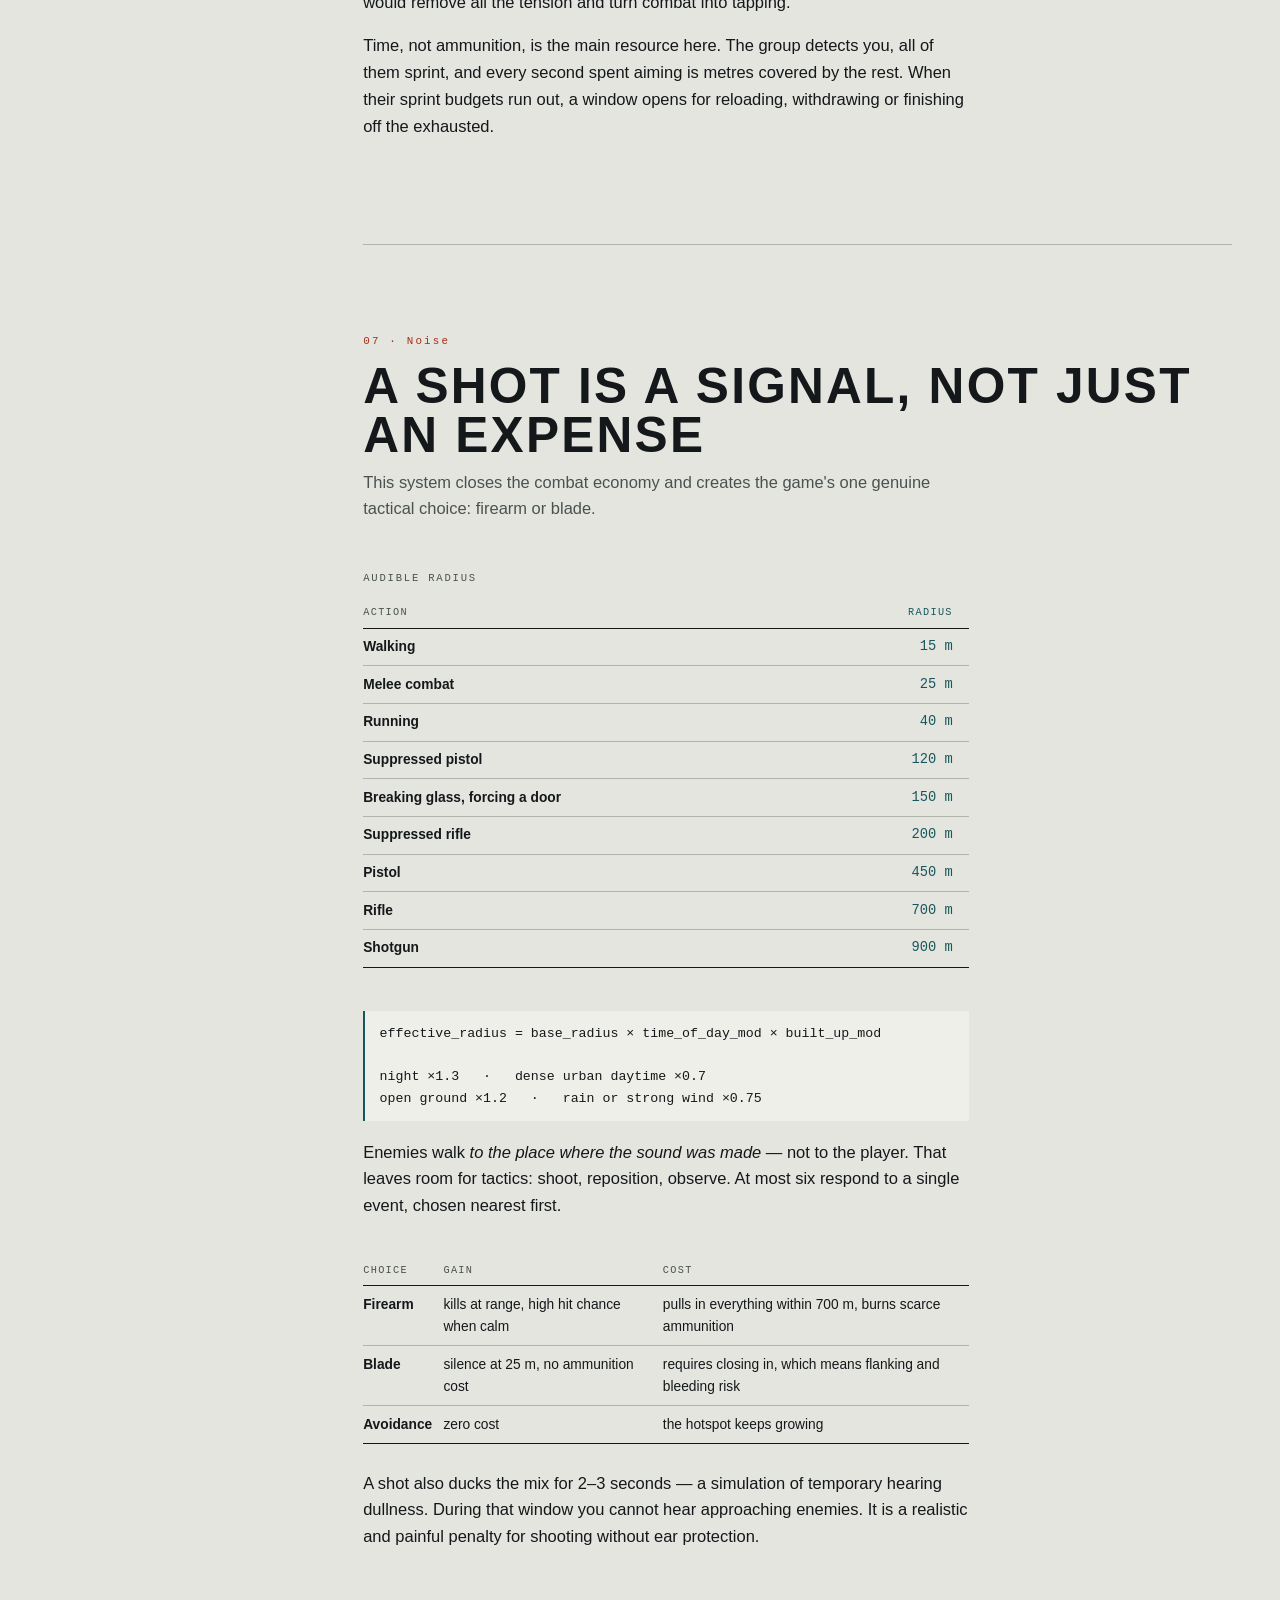
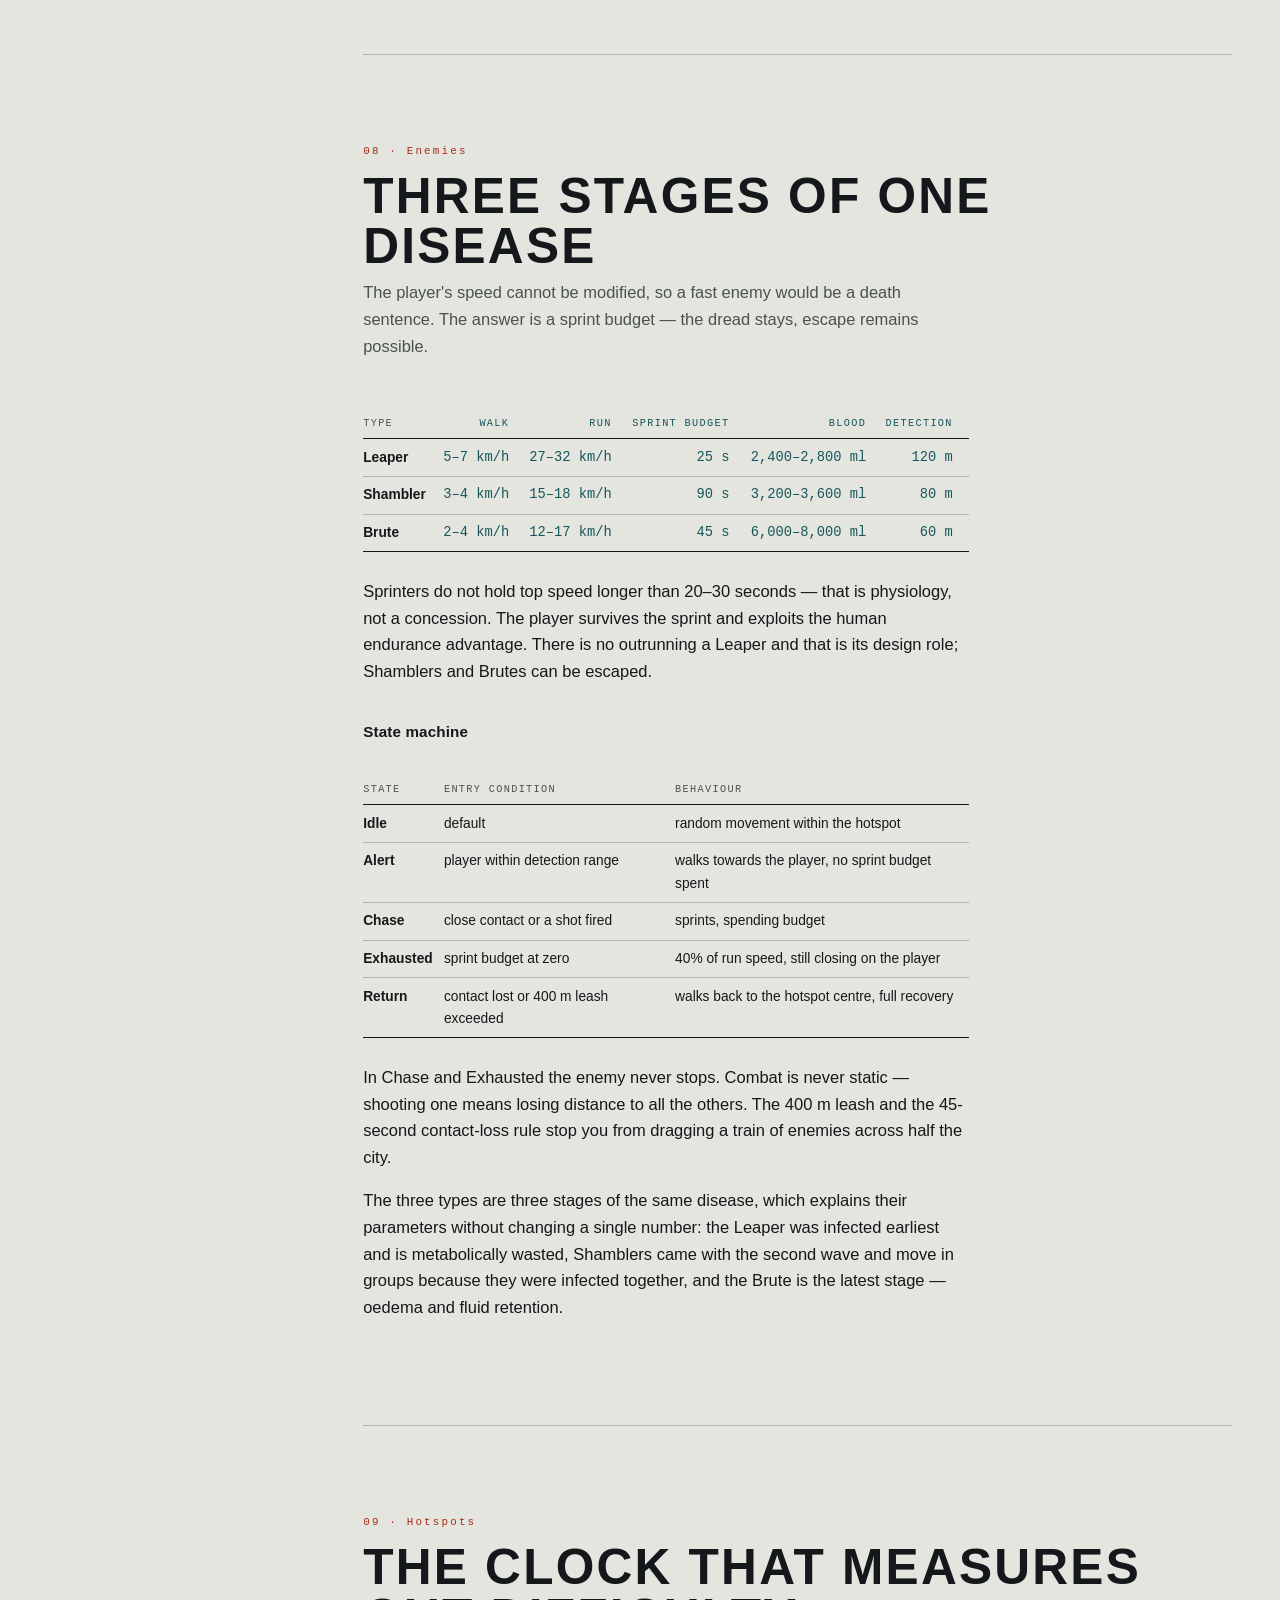
==== commit c35064f9: "items: the full catalogue, generated from the game data Every item in the game with its mass, volume" ====
--- a/index.html
+++ b/index.html
@@ -367,6 +367,7 @@
   "props": { }
 }</div>
           <p>Names are always localisation keys, never literal text in the definition files — otherwise adding a language means rewriting the entire item database. Definitions live in <code>assets/data/</code> and are schema-validated at build time.</p>
+          <p><strong><a href="items.html">The full catalogue — every item in the game</a></strong>, with its mass, volume and figures. That page is generated from the same data files, so it cannot drift out of step with what the game loads.</p>
 
           <h3>Backpacks</h3>
           <div class="scroller">
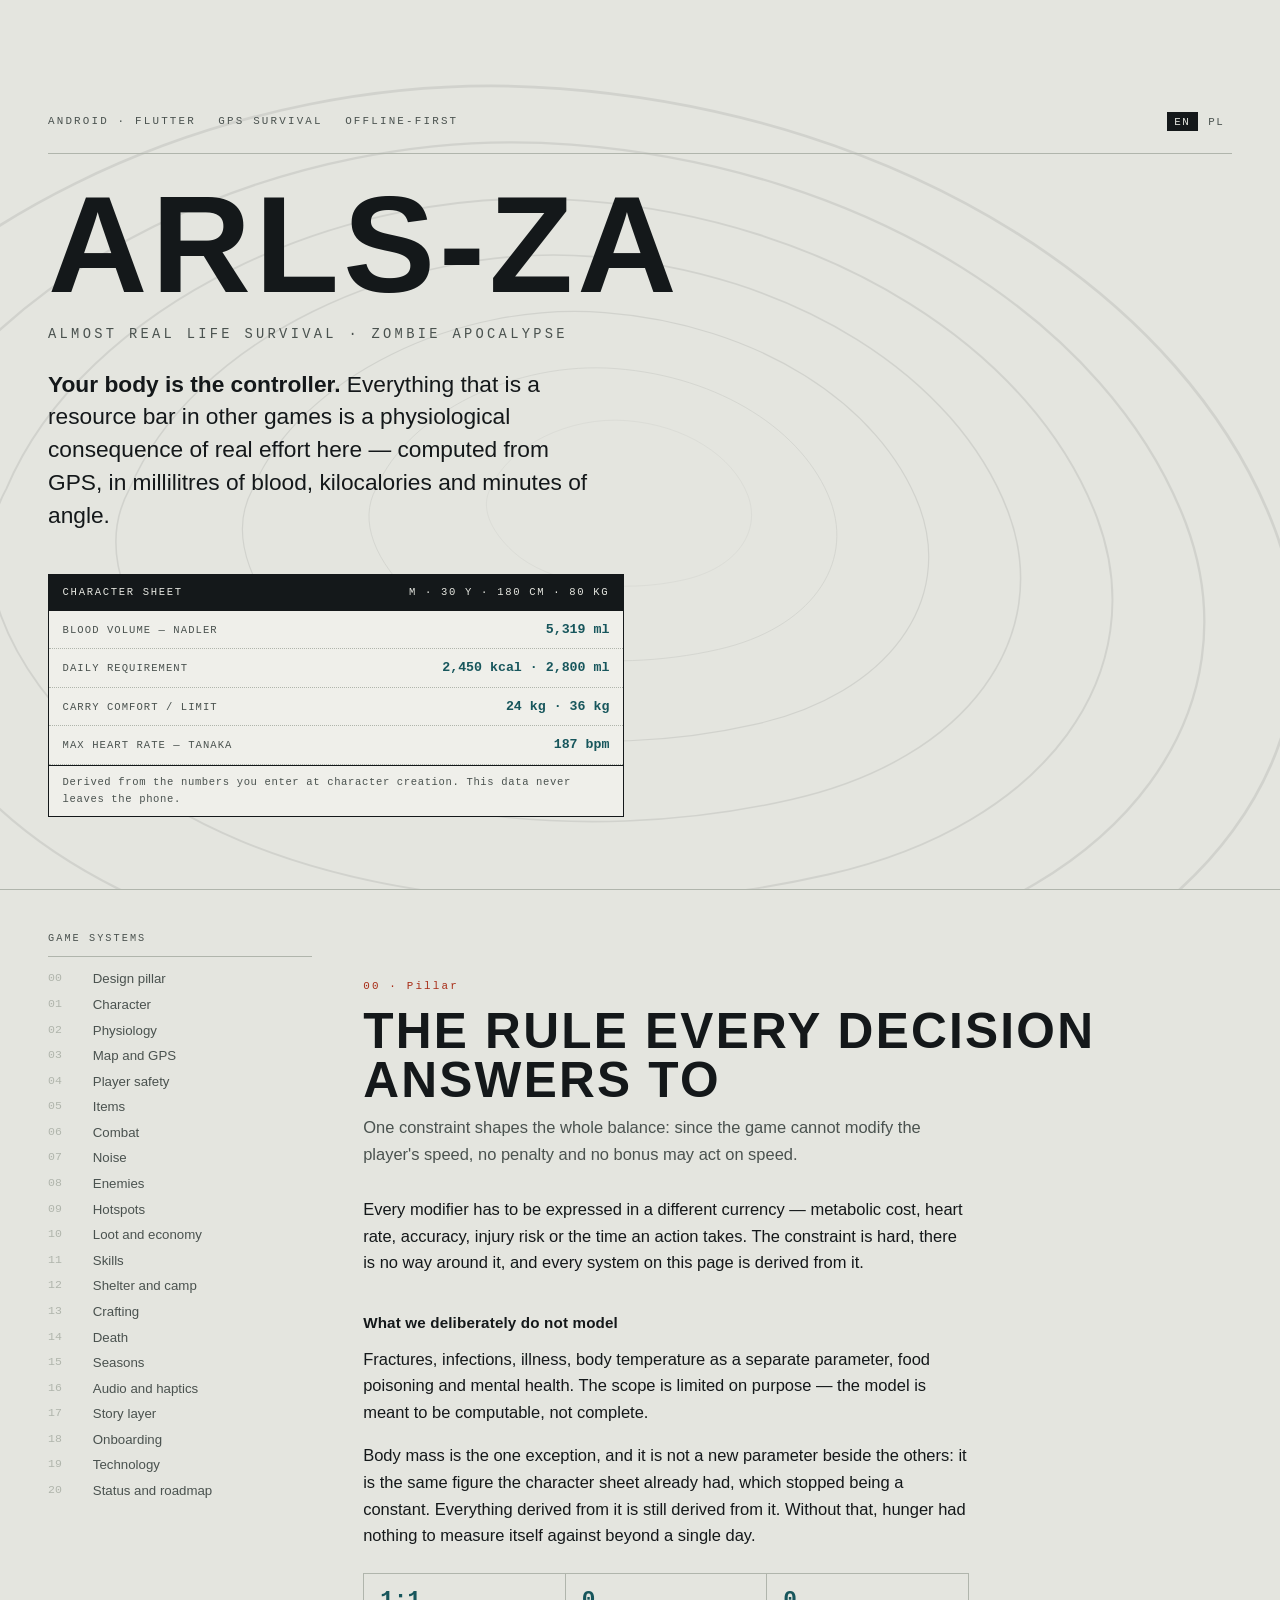
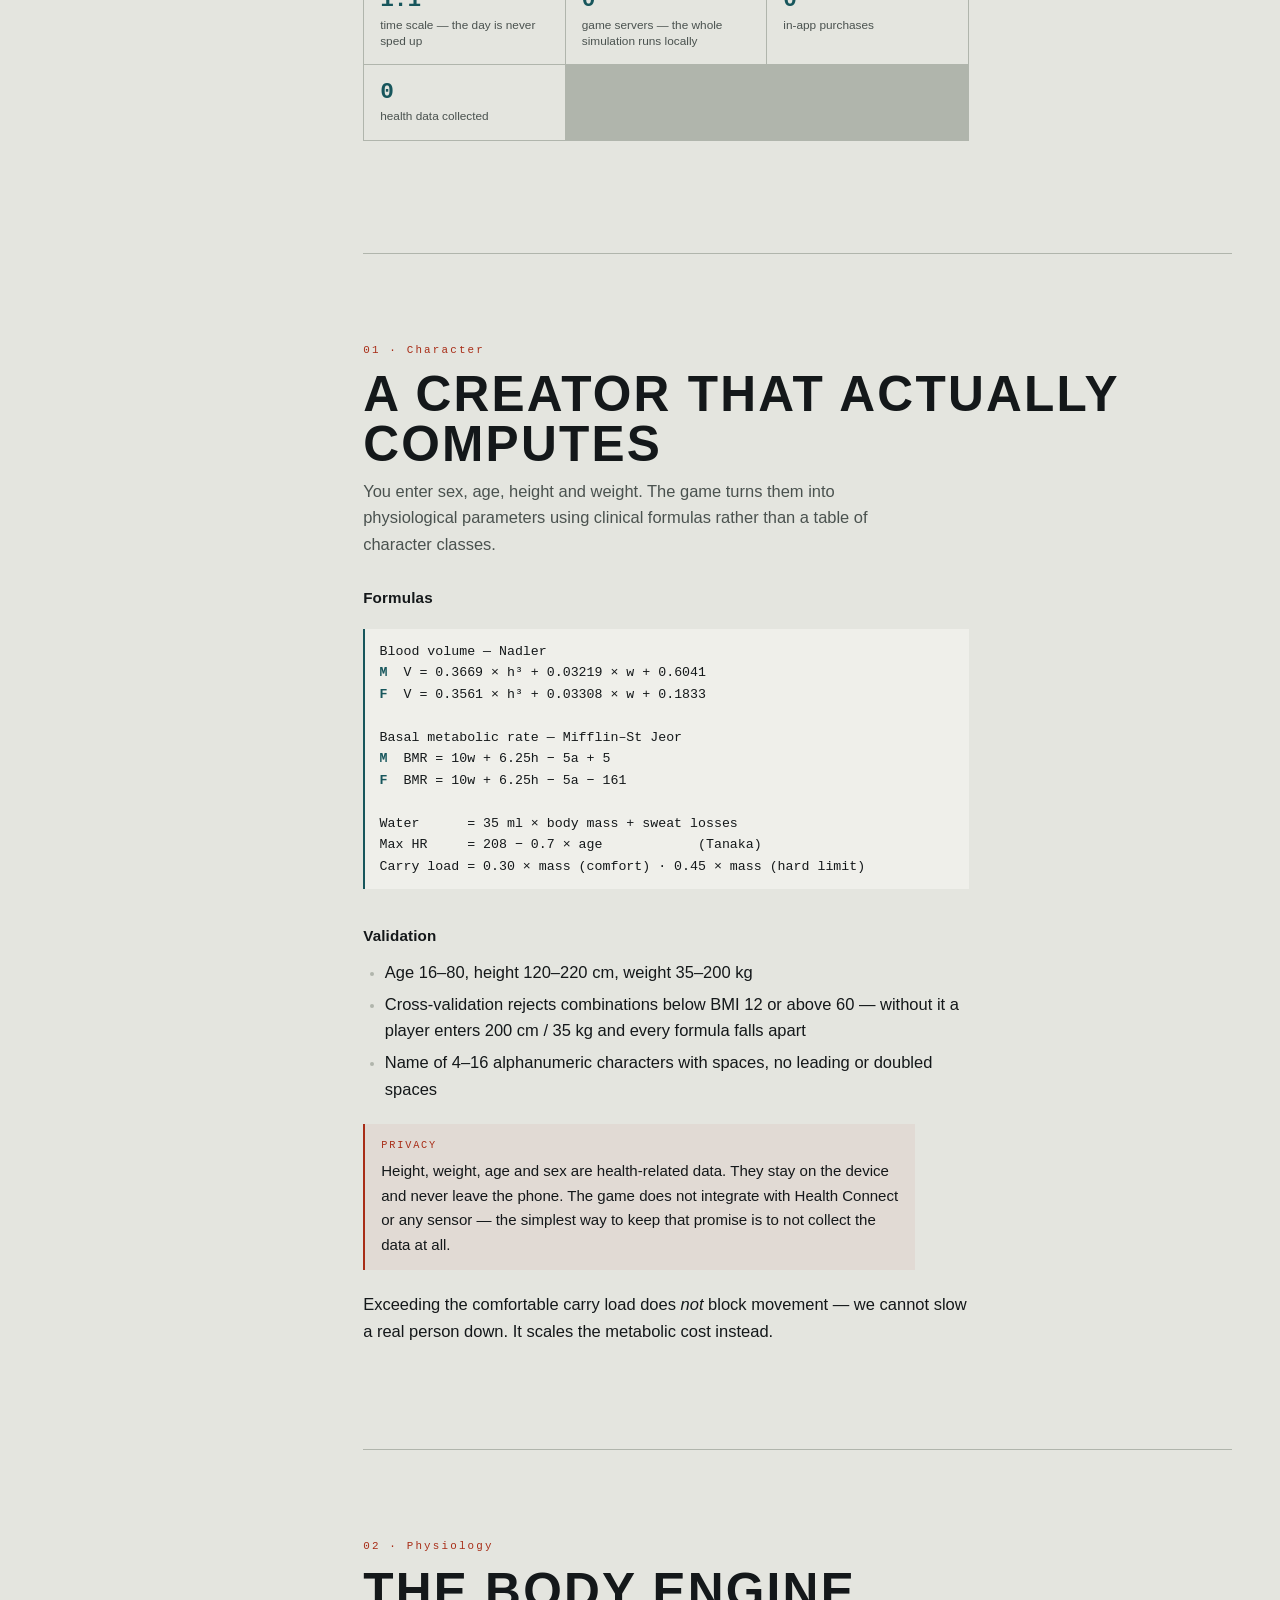
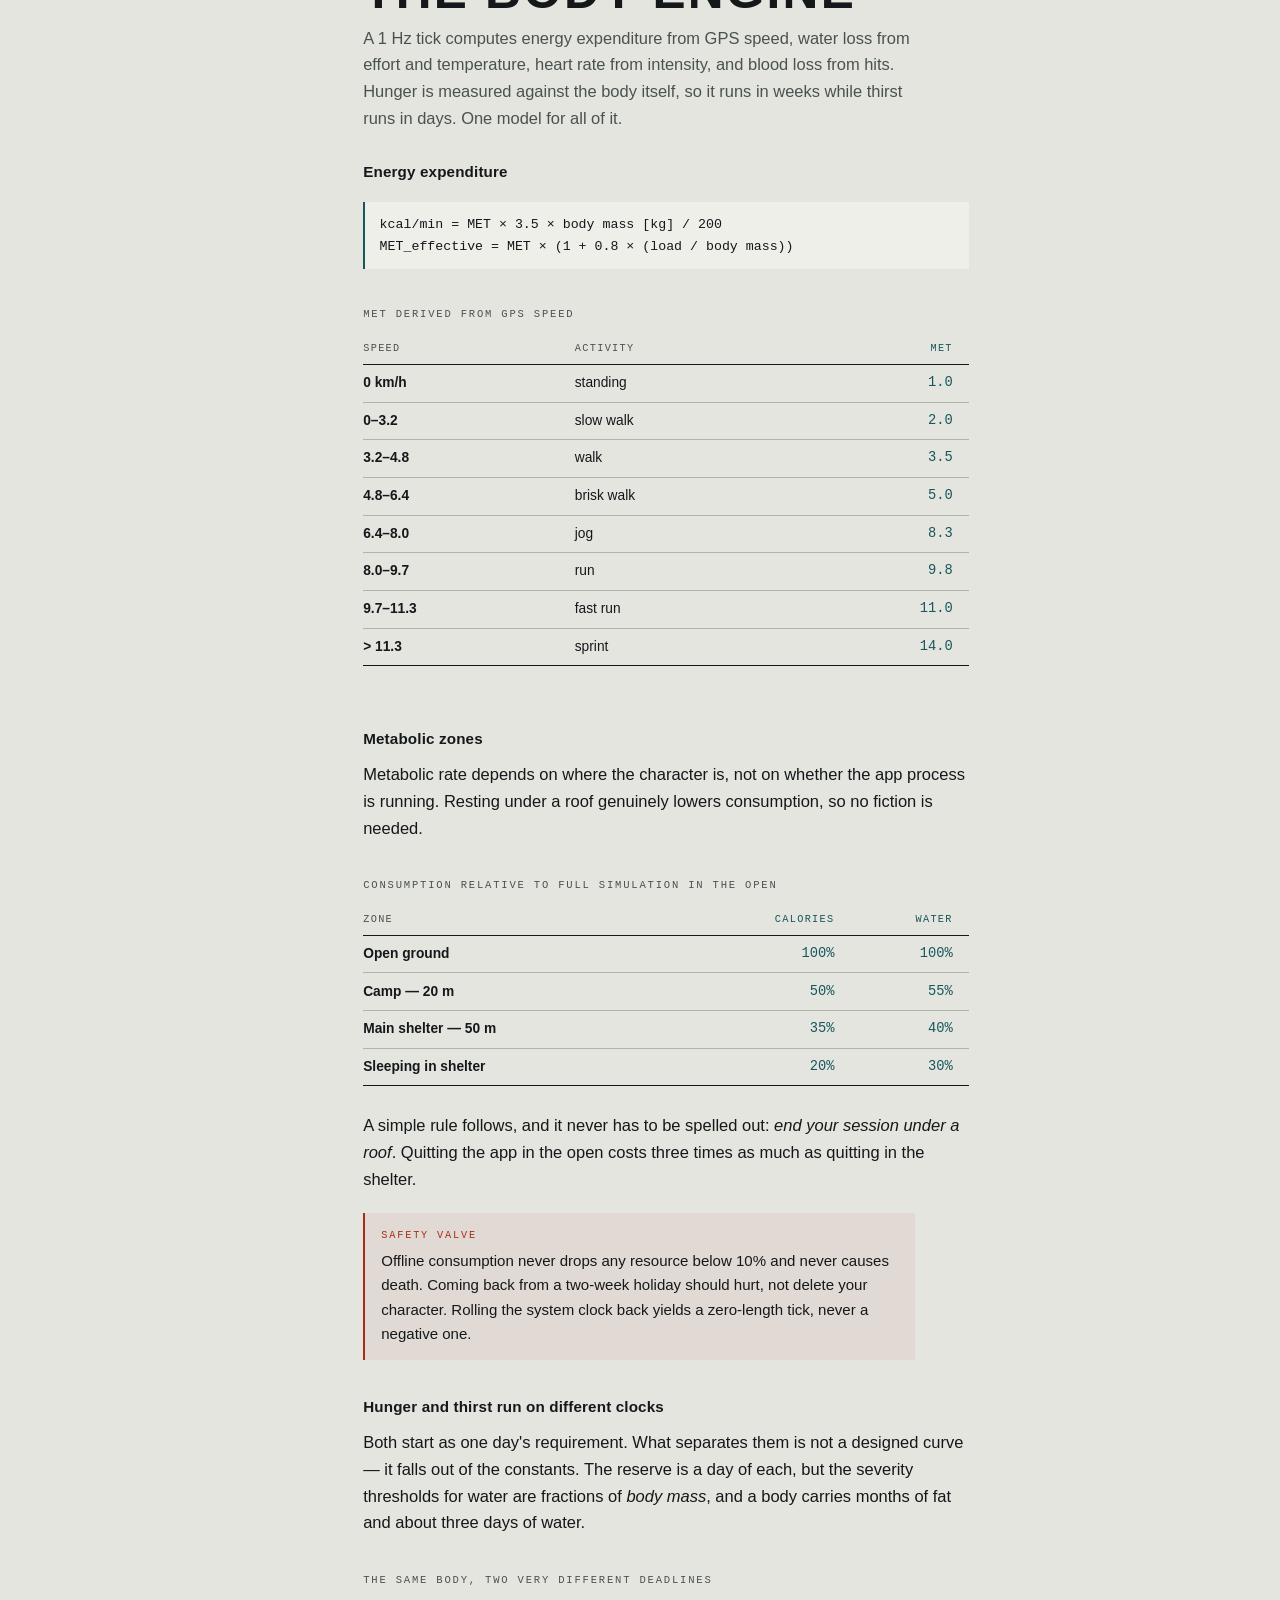
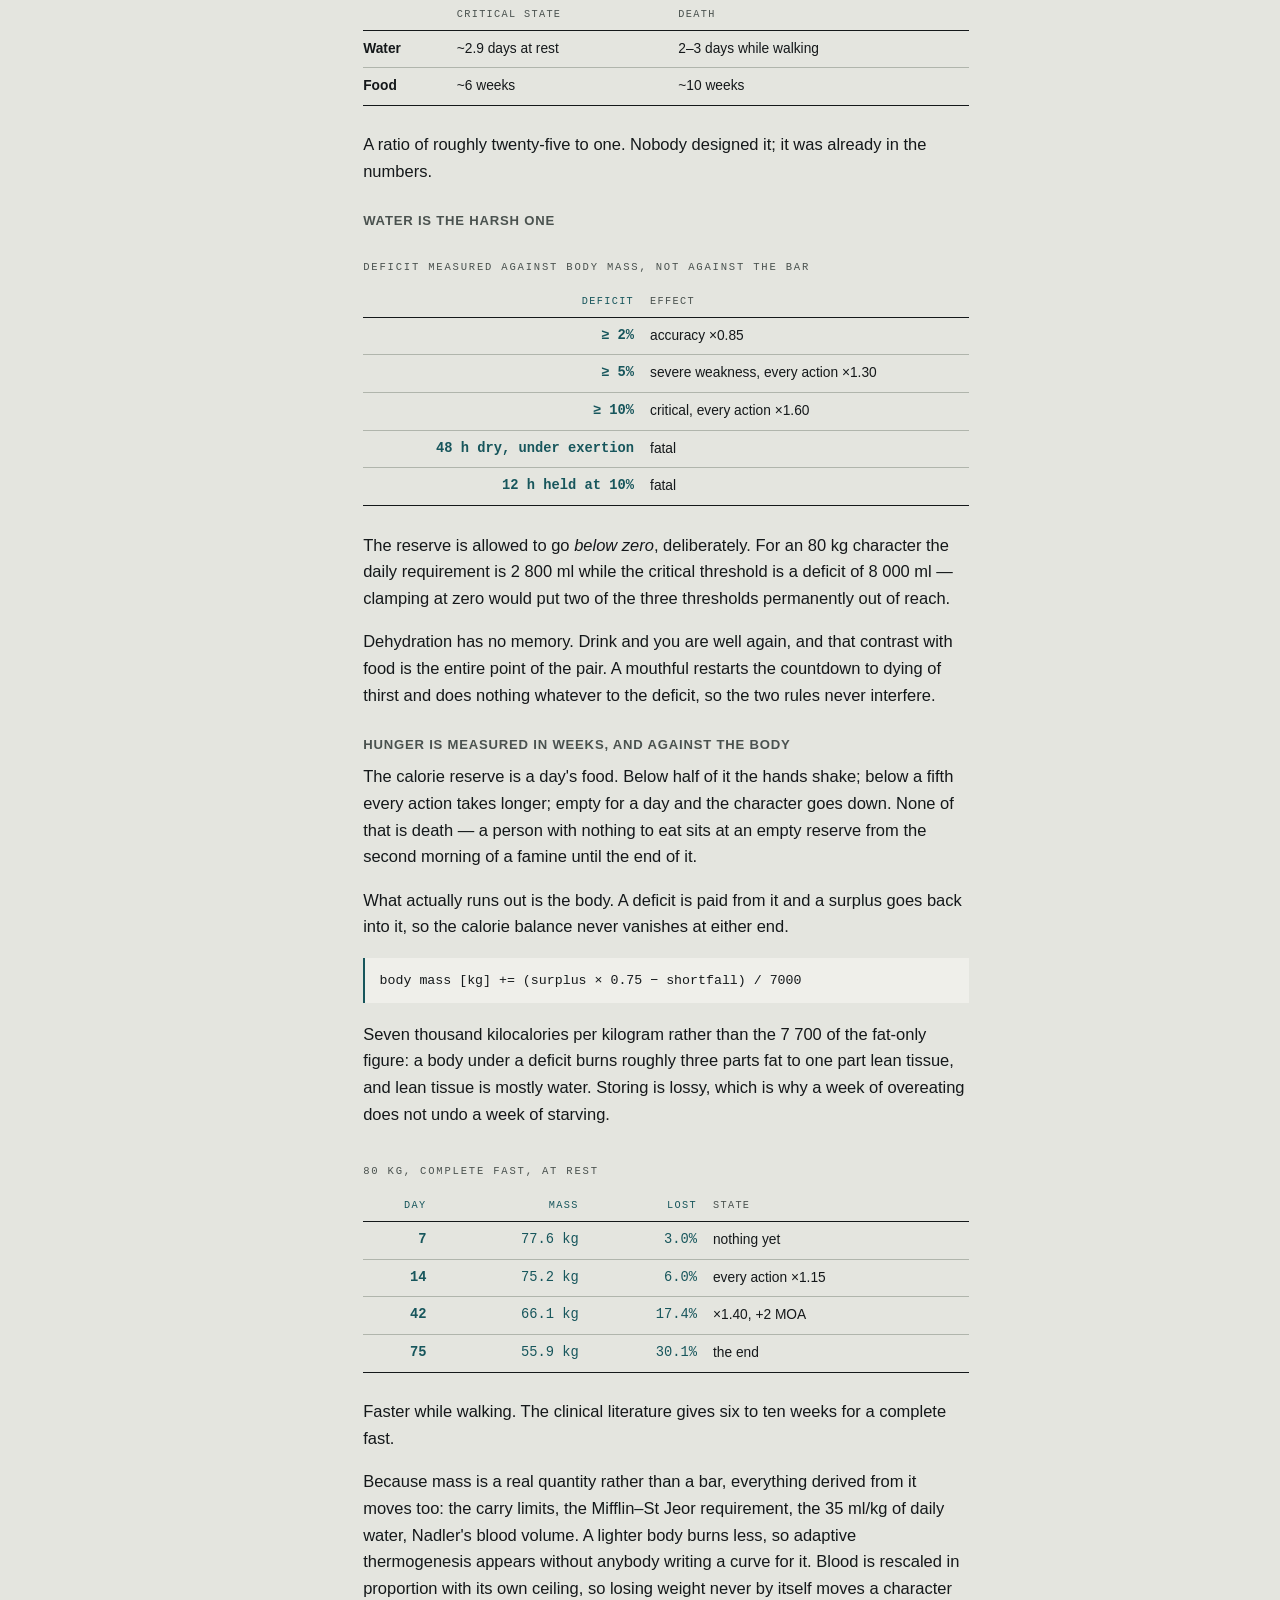
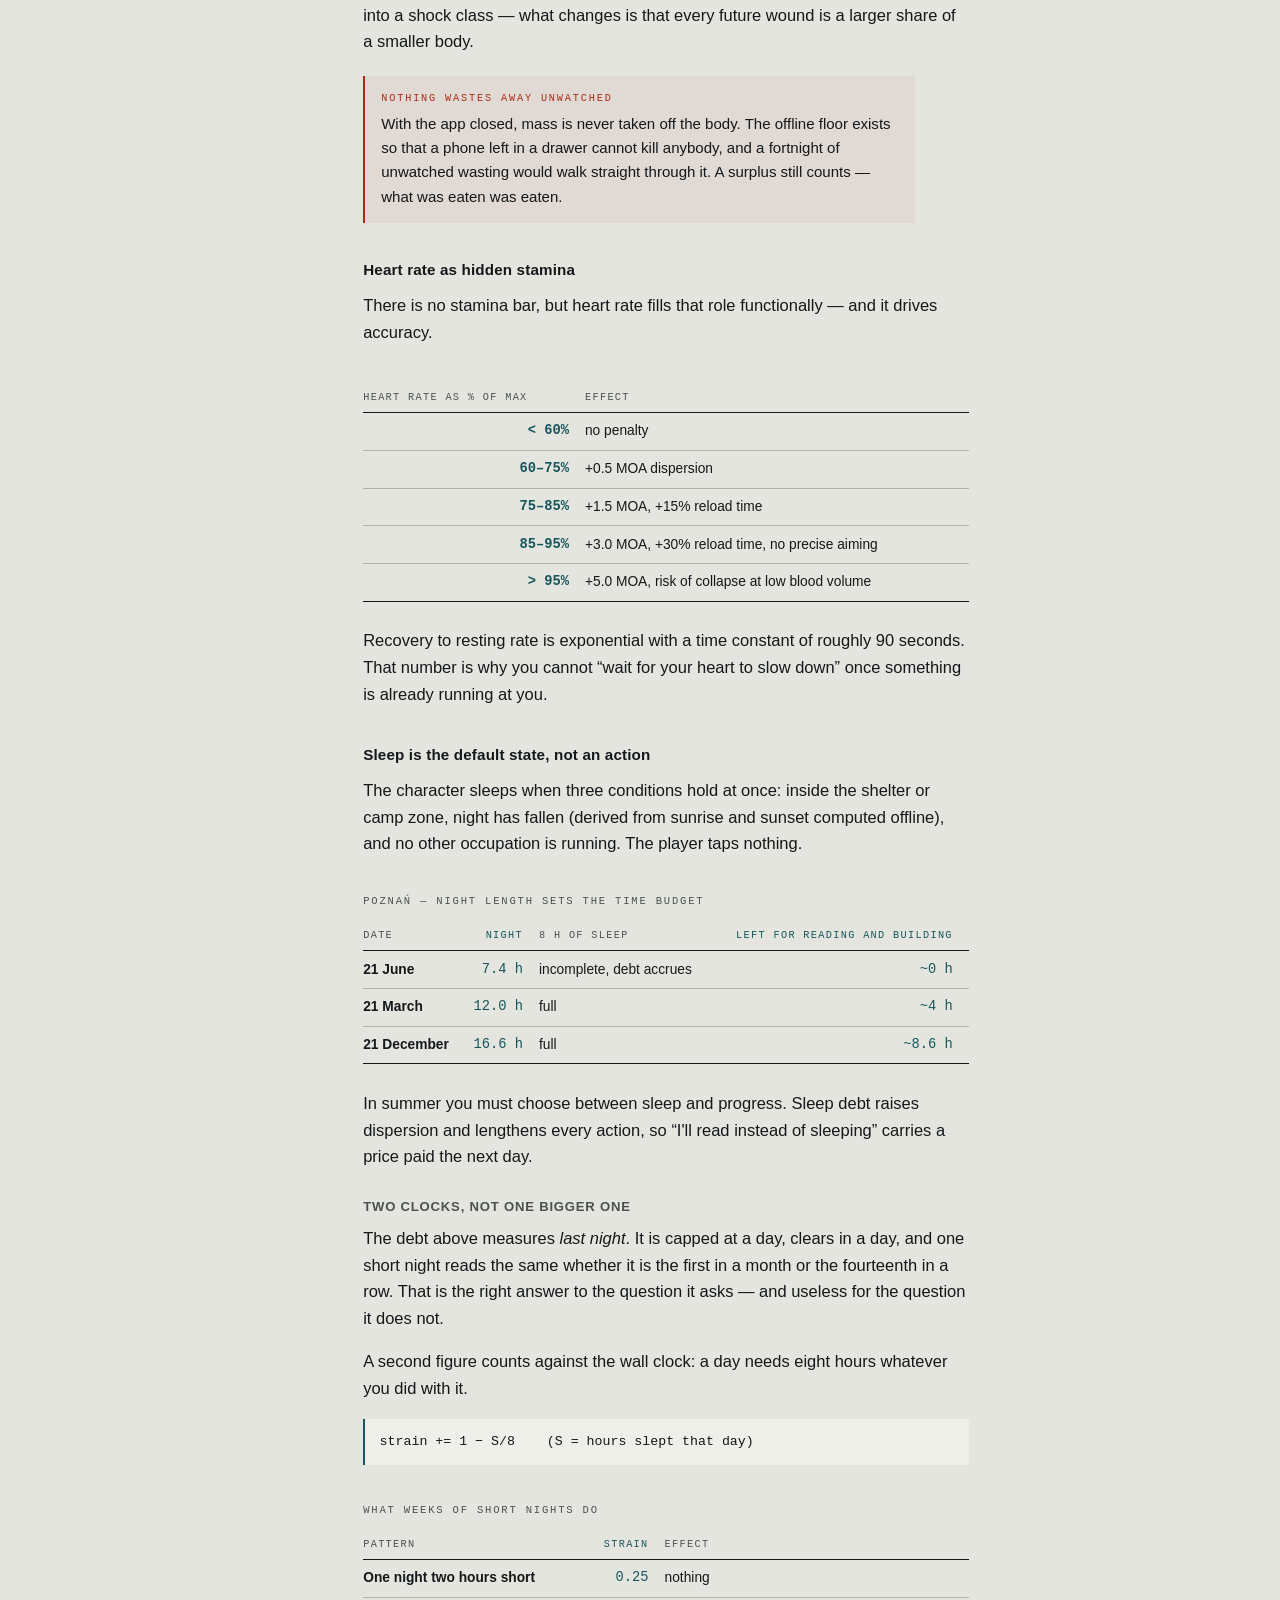
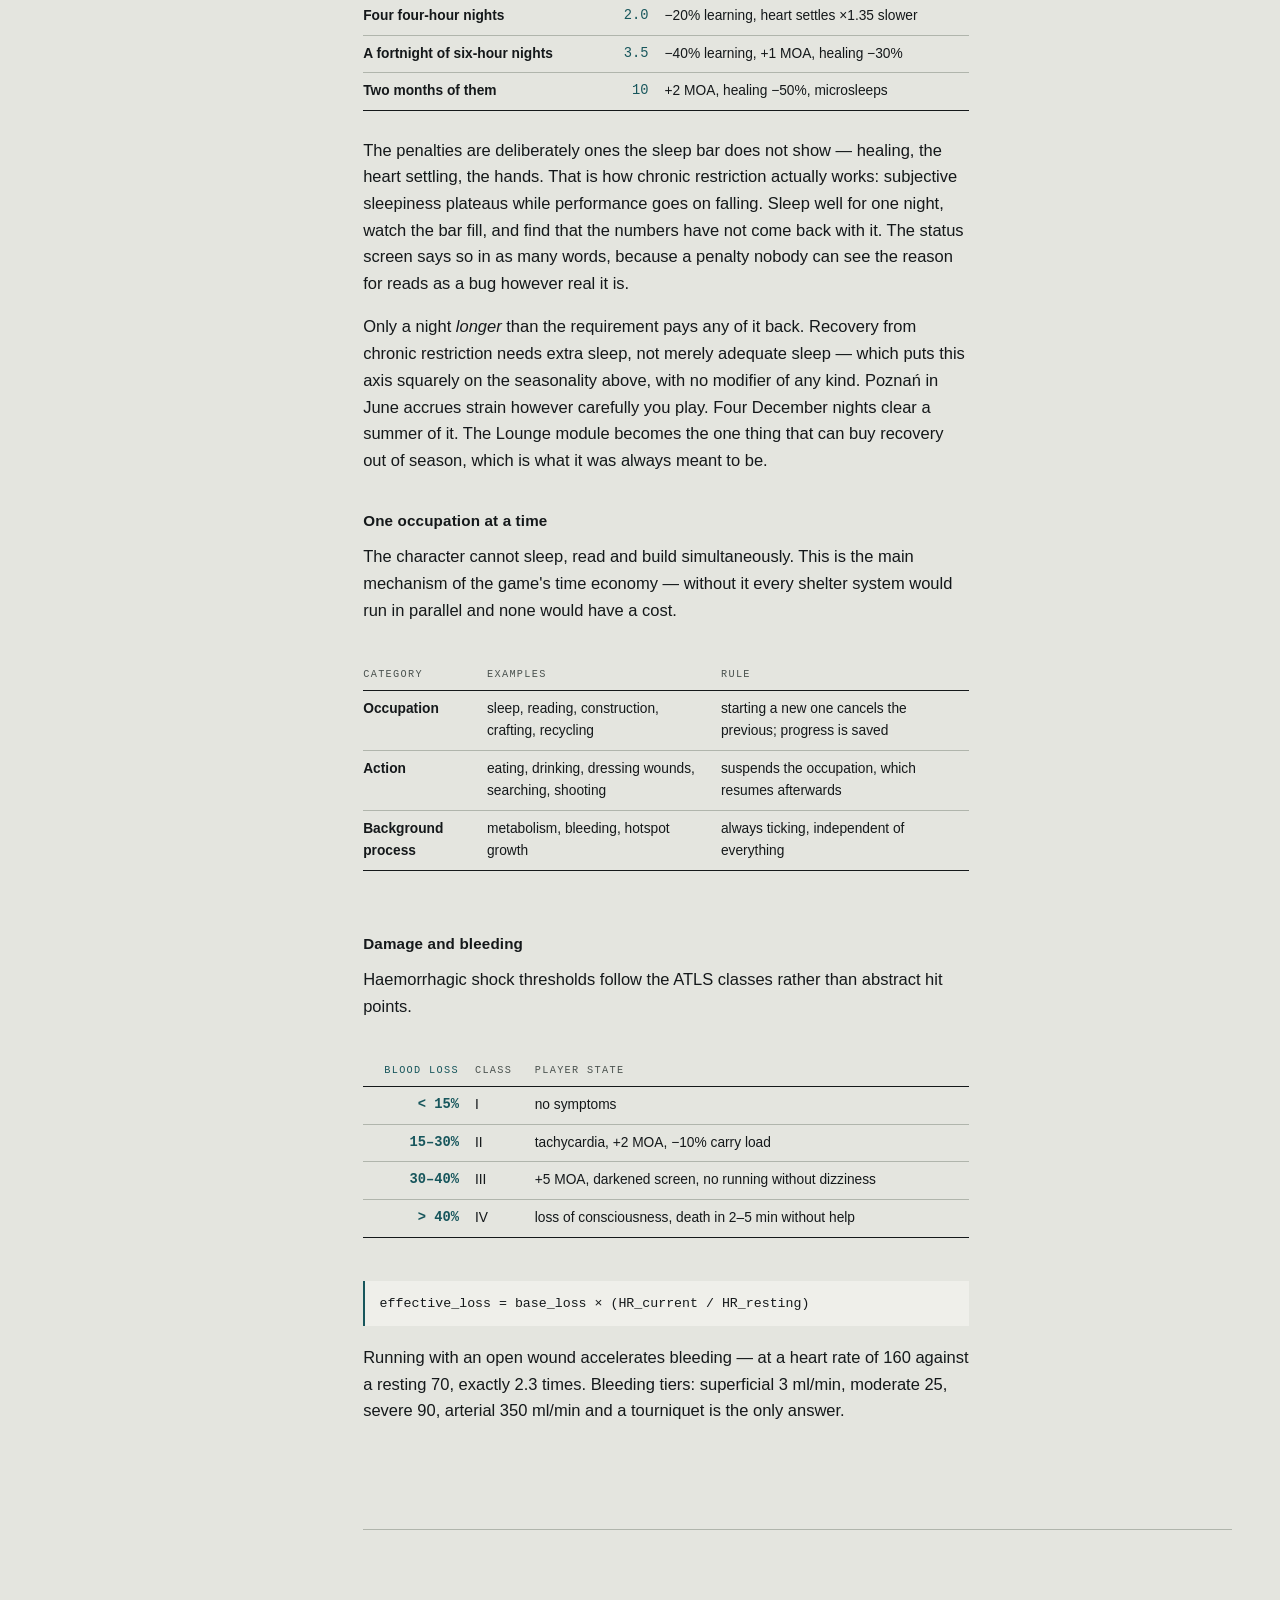
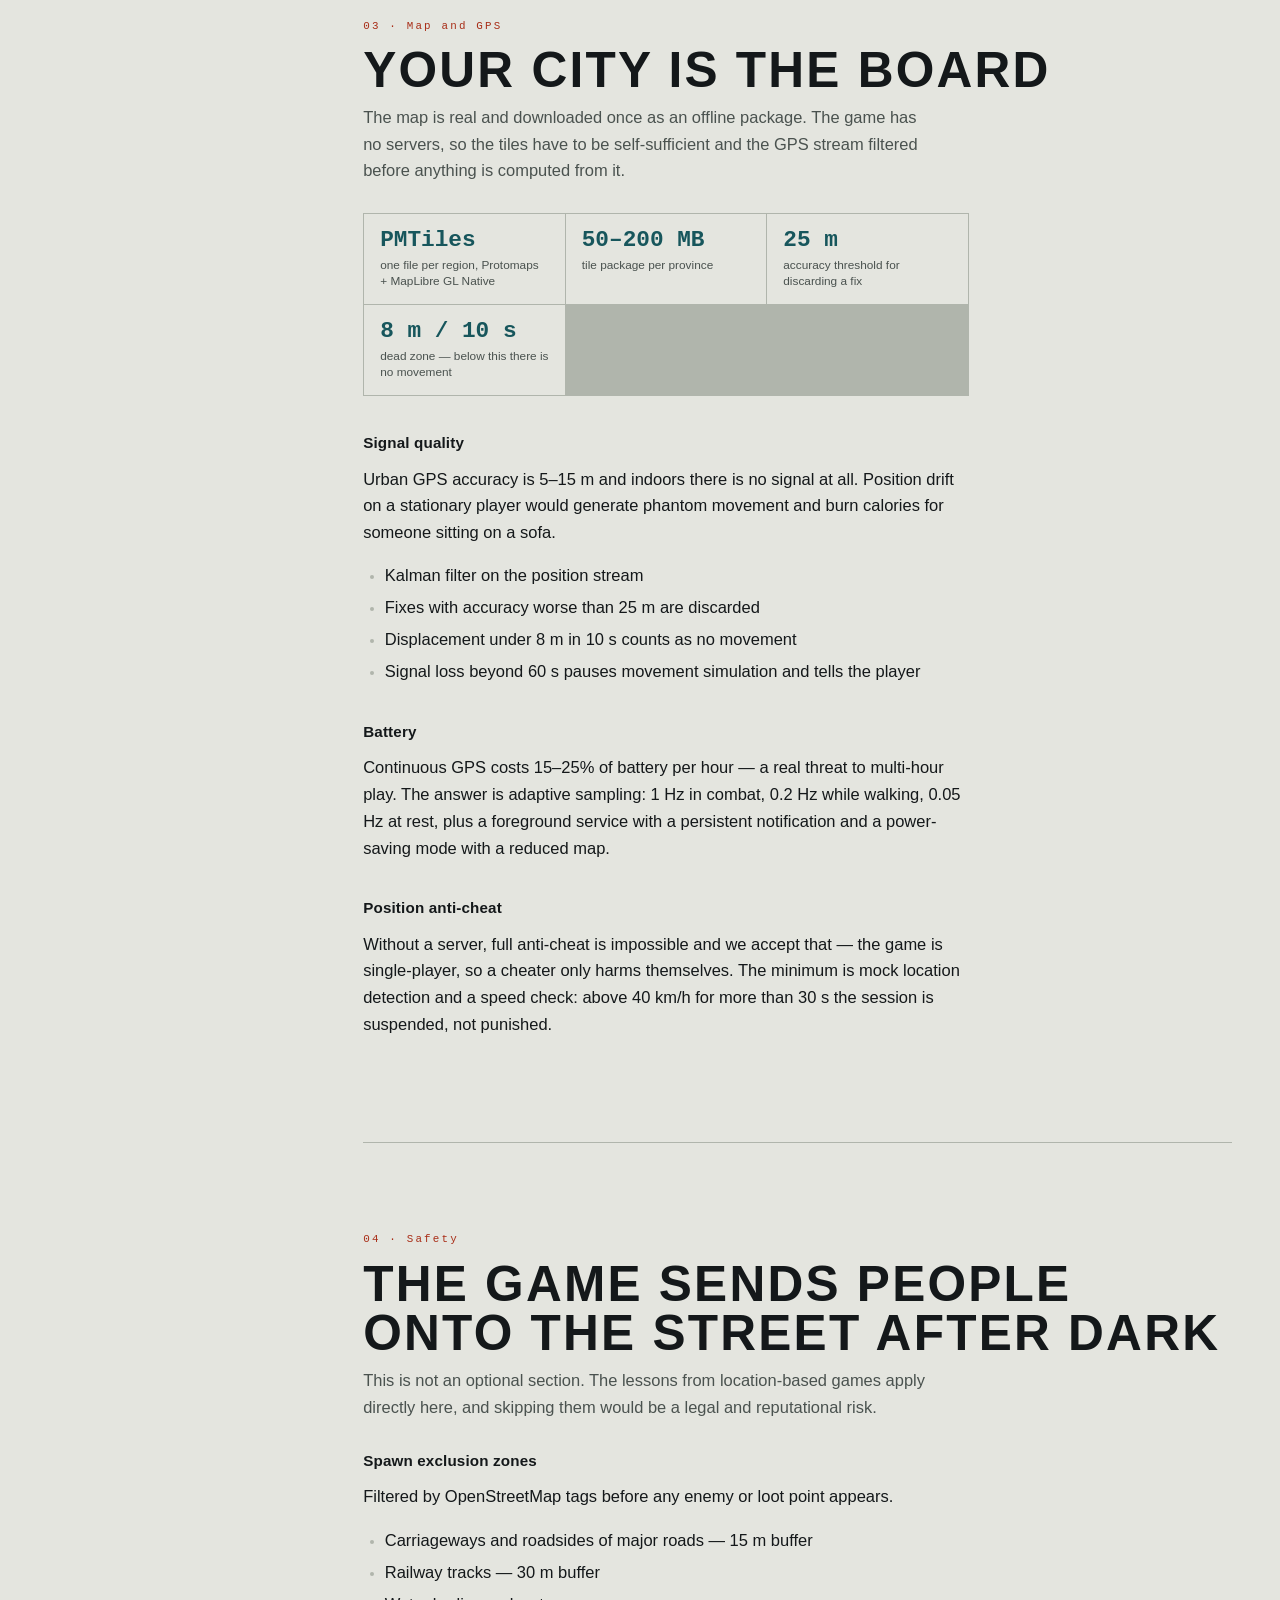
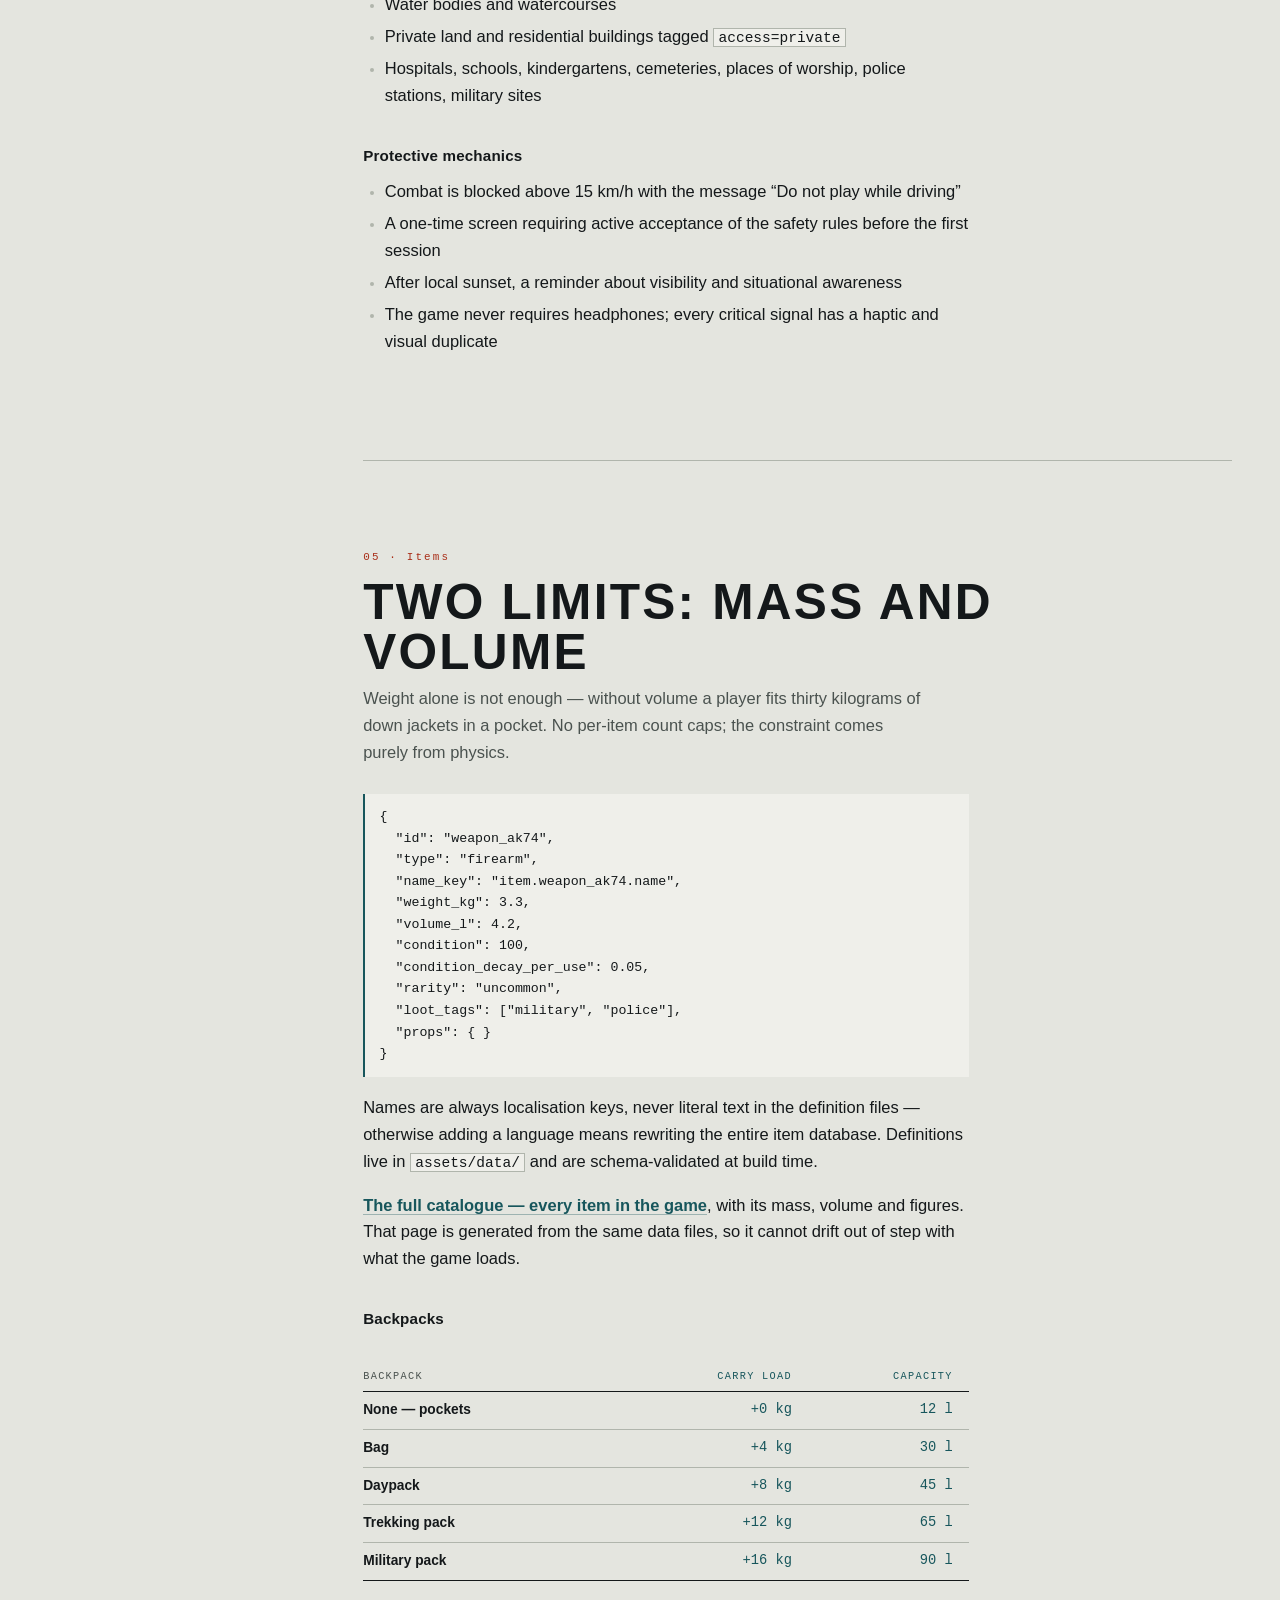
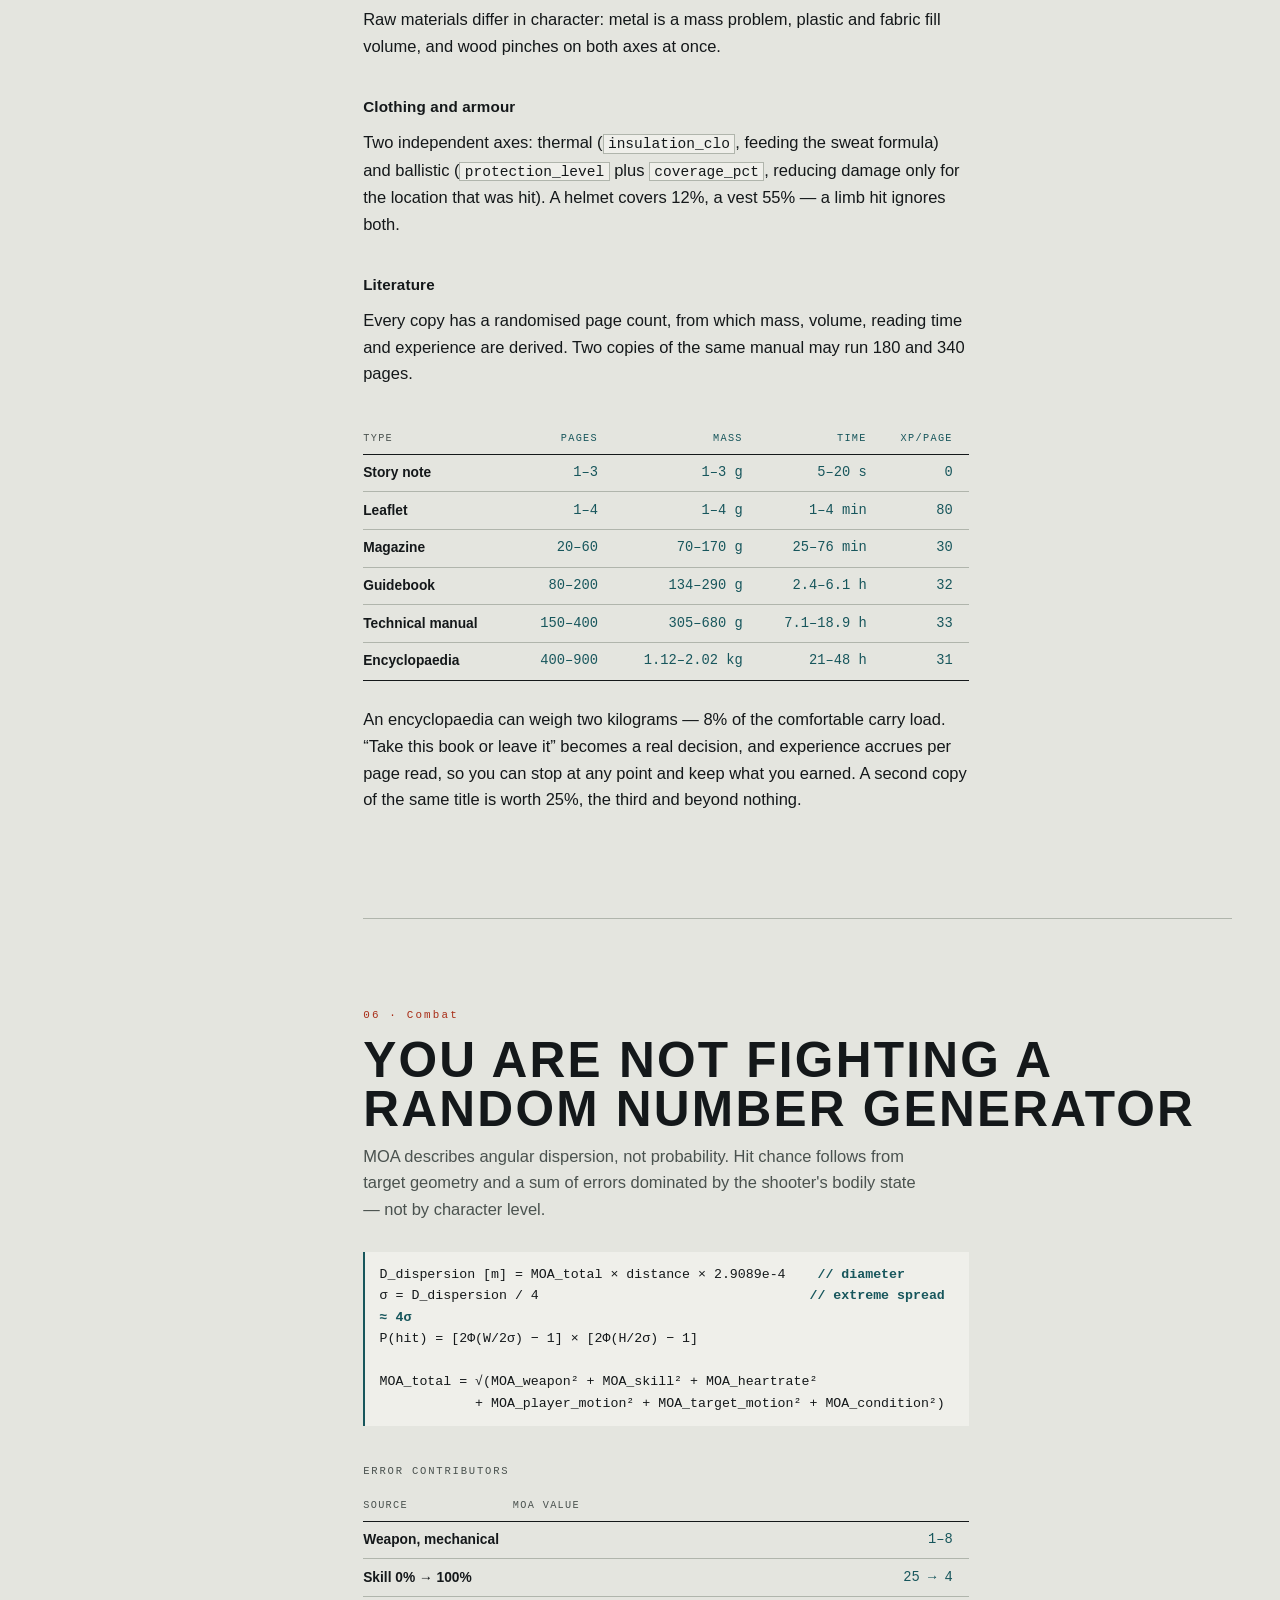
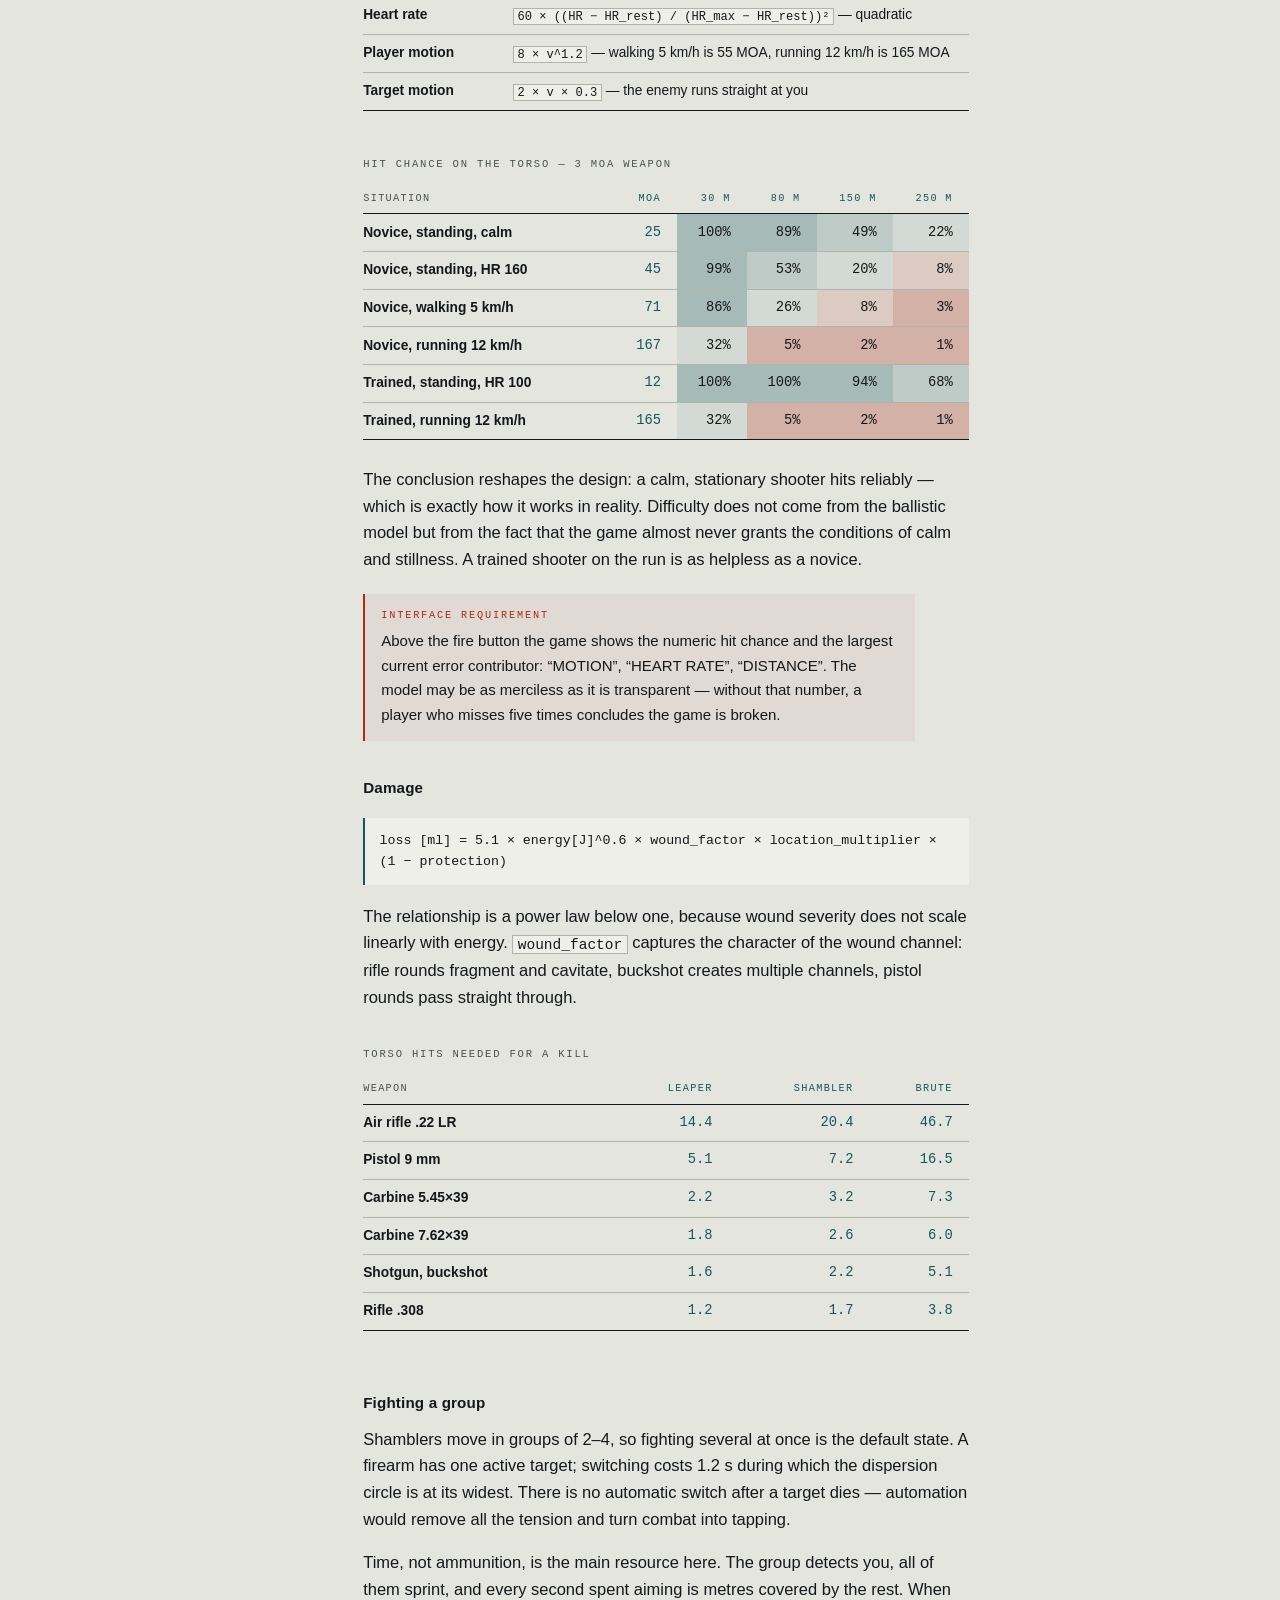
==== commit 7181db89: "physiology: the site catches up with the long-term model The physiology section had no hunger or thi" ====
--- a/index.html
+++ b/index.html
@@ -133,6 +133,7 @@
           <p>Every modifier has to be expressed in a different currency — metabolic cost, heart rate, accuracy, injury risk or the time an action takes. The constraint is hard, there is no way around it, and every system on this page is derived from it.</p>
           <h3>What we deliberately do not model</h3>
           <p>Fractures, infections, illness, body temperature as a separate parameter, food poisoning and mental health. The scope is limited on purpose — the model is meant to be computable, not complete.</p>
+          <p>Body mass is the one exception, and it is not a new parameter beside the others: it is the same figure the character sheet already had, which stopped being a constant. Everything derived from it is still derived from it. Without that, hunger had nothing to measure itself against beyond a single day.</p>
           <div class="stats">
             <div class="stat"><b>1:1</b><span>time scale — the day is never sped up</span></div>
             <div class="stat"><b>0</b><span>game servers — the whole simulation runs locally</span></div>
@@ -182,7 +183,7 @@
         <div class="sec__hd">
           <span class="sec__no">02 · Physiology</span>
           <h2>The body engine</h2>
-          <p class="sec__lede">A 1 Hz tick computes energy expenditure from GPS speed, water loss from effort and temperature, heart rate from intensity, and blood loss from hits. One model for all of it.</p>
+          <p class="sec__lede">A 1 Hz tick computes energy expenditure from GPS speed, water loss from effort and temperature, heart rate from intensity, and blood loss from hits. Hunger is measured against the body itself, so it runs in weeks while thirst runs in days. One model for all of it.</p>
         </div>
         <div class="prose">
           <h3>Energy expenditure</h3>
@@ -227,6 +228,64 @@
             <p>Offline consumption never drops any resource below 10% and never causes death. Coming back from a two-week holiday should hurt, not delete your character. Rolling the system clock back yields a zero-length tick, never a negative one.</p>
           </div>
 
+          <h3>Hunger and thirst run on different clocks</h3>
+          <p>Both start as one day's requirement. What separates them is not a designed curve — it falls out of the constants. The reserve is a day of each, but the severity thresholds for water are fractions of <em>body mass</em>, and a body carries months of fat and about three days of water.</p>
+
+          <div class="scroller">
+            <table class="tbl">
+              <caption>The same body, two very different deadlines</caption>
+              <thead><tr><th scope="col"></th><th scope="col">Critical state</th><th scope="col">Death</th></tr></thead>
+              <tbody>
+                <tr><th scope="row">Water</th><td>~2.9 days at rest</td><td>2–3 days while walking</td></tr>
+                <tr><th scope="row">Food</th><td>~6 weeks</td><td>~10 weeks</td></tr>
+              </tbody>
+            </table>
+          </div>
+          <p>A ratio of roughly twenty-five to one. Nobody designed it; it was already in the numbers.</p>
+
+          <h4>Water is the harsh one</h4>
+          <div class="scroller">
+            <table class="tbl">
+              <caption>Deficit measured against body mass, not against the bar</caption>
+              <thead><tr><th scope="col" class="n">Deficit</th><th scope="col">Effect</th></tr></thead>
+              <tbody>
+                <tr><th scope="row" class="n">≥ 2%</th><td>accuracy ×0.85</td></tr>
+                <tr><th scope="row" class="n">≥ 5%</th><td>severe weakness, every action ×1.30</td></tr>
+                <tr><th scope="row" class="n">≥ 10%</th><td>critical, every action ×1.60</td></tr>
+                <tr><th scope="row" class="n">48 h dry, under exertion</th><td>fatal</td></tr>
+                <tr><th scope="row" class="n">12 h held at 10%</th><td>fatal</td></tr>
+              </tbody>
+            </table>
+          </div>
+          <p>The reserve is allowed to go <em>below zero</em>, deliberately. For an 80 kg character the daily requirement is 2 800 ml while the critical threshold is a deficit of 8 000 ml — clamping at zero would put two of the three thresholds permanently out of reach.</p>
+          <p>Dehydration has no memory. Drink and you are well again, and that contrast with food is the entire point of the pair. A mouthful restarts the countdown to dying of thirst and does nothing whatever to the deficit, so the two rules never interfere.</p>
+
+          <h4>Hunger is measured in weeks, and against the body</h4>
+          <p>The calorie reserve is a day's food. Below half of it the hands shake; below a fifth every action takes longer; empty for a day and the character goes down. None of that is death — a person with nothing to eat sits at an empty reserve from the second morning of a famine until the end of it.</p>
+          <p>What actually runs out is the body. A deficit is paid from it and a surplus goes back into it, so the calorie balance never vanishes at either end.</p>
+          <div class="f">body mass [kg] += (surplus × 0.75 − shortfall) / 7000</div>
+          <p>Seven thousand kilocalories per kilogram rather than the 7 700 of the fat-only figure: a body under a deficit burns roughly three parts fat to one part lean tissue, and lean tissue is mostly water. Storing is lossy, which is why a week of overeating does not undo a week of starving.</p>
+
+          <div class="scroller">
+            <table class="tbl">
+              <caption>80 kg, complete fast, at rest</caption>
+              <thead><tr><th scope="col" class="n">Day</th><th scope="col" class="n">Mass</th><th scope="col" class="n">Lost</th><th scope="col">State</th></tr></thead>
+              <tbody>
+                <tr><th scope="row" class="n">7</th><td class="n">77.6 kg</td><td class="n">3.0%</td><td>nothing yet</td></tr>
+                <tr><th scope="row" class="n">14</th><td class="n">75.2 kg</td><td class="n">6.0%</td><td>every action ×1.15</td></tr>
+                <tr><th scope="row" class="n">42</th><td class="n">66.1 kg</td><td class="n">17.4%</td><td>×1.40, +2 MOA</td></tr>
+                <tr><th scope="row" class="n">75</th><td class="n">55.9 kg</td><td class="n">30.1%</td><td>the end</td></tr>
+              </tbody>
+            </table>
+          </div>
+          <p>Faster while walking. The clinical literature gives six to ten weeks for a complete fast.</p>
+          <p>Because mass is a real quantity rather than a bar, everything derived from it moves too: the carry limits, the Mifflin–St Jeor requirement, the 35 ml/kg of daily water, Nadler's blood volume. A lighter body burns less, so adaptive thermogenesis appears without anybody writing a curve for it. Blood is rescaled in proportion with its own ceiling, so losing weight never by itself moves a character into a shock class — what changes is that every future wound is a larger share of a smaller body.</p>
+
+          <div class="warn">
+            <span class="warn__t">Nothing wastes away unwatched</span>
+            <p>With the app closed, mass is never taken off the body. The offline floor exists so that a phone left in a drawer cannot kill anybody, and a fortnight of unwatched wasting would walk straight through it. A surplus still counts — what was eaten was eaten.</p>
+          </div>
+
           <h3>Heart rate as hidden stamina</h3>
           <p>There is no stamina bar, but heart rate fills that role functionally — and it drives accuracy.</p>
           <div class="scroller">
@@ -257,6 +316,28 @@
             </table>
           </div>
           <p>In summer you must choose between sleep and progress. Sleep debt raises dispersion and lengthens every action, so “I'll read instead of sleeping” carries a price paid the next day.</p>
+
+          <h4>Two clocks, not one bigger one</h4>
+          <p>The debt above measures <em>last night</em>. It is capped at a day, clears in a day, and one short night reads the same whether it is the first in a month or the fourteenth in a row. That is the right answer to the question it asks — and useless for the question it does not.</p>
+          <p>A second figure counts against the wall clock: a day needs eight hours whatever you did with it.</p>
+          <div class="f">strain += 1 − S/8    (S = hours slept that day)</div>
+
+          <div class="scroller">
+            <table class="tbl">
+              <caption>What weeks of short nights do</caption>
+              <thead><tr><th scope="col">Pattern</th><th scope="col" class="n">Strain</th><th scope="col">Effect</th></tr></thead>
+              <tbody>
+                <tr><th scope="row">One night two hours short</th><td class="n">0.25</td><td>nothing</td></tr>
+                <tr><th scope="row">Four four-hour nights</th><td class="n">2.0</td><td>−20% learning, heart settles ×1.35 slower</td></tr>
+                <tr><th scope="row">A fortnight of six-hour nights</th><td class="n">3.5</td><td>−40% learning, +1 MOA, healing −30%</td></tr>
+                <tr><th scope="row">Two months of them</th><td class="n">10</td><td>+2 MOA, healing −50%, microsleeps</td></tr>
+              </tbody>
+            </table>
+          </div>
+
+          <p>The penalties are deliberately ones the sleep bar does not show — healing, the heart settling, the hands. That is how chronic restriction actually works: subjective sleepiness plateaus while performance goes on falling. Sleep well for one night, watch the bar fill, and find that the numbers have not come back with it. The status screen says so in as many words, because a penalty nobody can see the reason for reads as a bug however real it is.</p>
+
+          <p>Only a night <em>longer</em> than the requirement pays any of it back. Recovery from chronic restriction needs extra sleep, not merely adequate sleep — which puts this axis squarely on the seasonality above, with no modifier of any kind. Poznań in June accrues strain however carefully you play. Four December nights clear a summer of it. The Lounge module becomes the one thing that can buy recovery out of season, which is what it was always meant to be.</p>
 
           <h3>One occupation at a time</h3>
           <p>The character cannot sleep, read and build simultaneously. This is the main mechanism of the game's time economy — without it every shelter system would run in parallel and none would have a cost.</p>
@@ -787,7 +868,20 @@
             <p>A technical failure must never kill a character. Death cannot occur while the app is dormant or while the GPS signal is missing, and state rolls back to the last committed point. Permadeath caused by a crash is a guaranteed one-star review.</p>
           </div>
 
-          <p>In Softcore the character wakes exactly where the player physically is — never by teleporting to the shelter, because in a GPS game teleportation is conceptually broken. The fiction is delirium at 25% blood volume: medically sound and narratively free. The stashes of gear stay at the point of collapse, so the penalty scales with distance without any artificial rule.</p>
+          <div class="scroller">
+            <table class="tbl">
+              <caption>What actually ends a character</caption>
+              <thead><tr><th scope="col">Cause</th><th scope="col">Threshold</th><th scope="col" class="n">Time it takes</th></tr></thead>
+              <tbody>
+                <tr><th scope="row">Blood loss</th><td>class IV shock — 40% of volume</td><td class="n">minutes</td></tr>
+                <tr><th scope="row">Thirst</th><td>48 h dry under exertion, or 12 h at 10% of body mass</td><td class="n">2–3 days</td></tr>
+                <tr><th scope="row">Starvation</th><td>30% of the starting weight gone</td><td class="n">~10 weeks</td></tr>
+              </tbody>
+            </table>
+          </div>
+          <p>An empty larder is not on that list. A day at zero calories puts the character on the ground, which is what the design document calls it — a progressive loss of consciousness. Dying of hunger is about a body that has run out of itself, and that takes six to ten weeks rather than forty-eight hours.</p>
+
+          <p>In Softcore the character wakes exactly where the player physically is — never by teleporting to the shelter, because in a GPS game teleportation is conceptually broken. They come round in class III shock: badly hurt, everything harder, and alive. The stashes of gear stay at the point of collapse, so the penalty scales with distance without any artificial rule.</p>
           <p>For the first ten minutes after waking, enemies ignore the player — the grace window only activates if someone is actually within 300 m. There is no point protecting a player who came round on a bus.</p>
         </div>
       </section>
@@ -952,24 +1046,24 @@
         <div class="sec__hd">
           <span class="sec__no">20 · Status</span>
           <h2>Where the project stands</h2>
-          <p class="sec__lede">The design document is complete. The code is at the starting line: a Flutter skeleton with an intro screen. The order of work is below.</p>
+          <p class="sec__lede">The design document is complete and most of it is built. 2 121 tests, database schema v29, stages 0–2 closed and 3–5 and 8 waiting on field walks rather than on code.</p>
         </div>
         <div class="prose">
           <div class="scroller">
             <table class="tbl">
               <caption>Implementation stages</caption>
-              <thead><tr><th scope="col" class="n">Stage</th><th scope="col">Scope</th><th scope="col">Exit criterion</th></tr></thead>
-              <tbody>
-                <tr><th scope="row" class="n">0</th><td>Foundation: Drift database with migrations, tick in an isolate, signed release</td><td>survives a process kill and returns with catch-up</td></tr>
-                <tr><th scope="row" class="n">1</th><td>Developer mode and GPS simulator</td><td>a game day in 24 seconds, zero debug code in release</td></tr>
-                <tr><th scope="row" class="n">2</th><td>Character and physiology</td><td>numbers match the model tables</td></tr>
-                <tr><th scope="row" class="n">3</th><td>Map, GPS, player safety</td><td>an hour's walk with no phantom movement at rest</td></tr>
-                <tr><th scope="row" class="n">4</th><td>Items, loot, searching</td><td>playable point density even without POI</td></tr>
-                <tr><th scope="row" class="n">5</th><td>Combat, enemies, noise</td><td>the accuracy calibration table reproduced</td></tr>
-                <tr><th scope="row" class="n">6</th><td>Hotspot with the full cycle</td><td>path 1 → 10 → knockdown → elimination with no state drift</td></tr>
-                <tr><th scope="row" class="n">7</th><td>Positional audio and haptics</td><td>direction recognisable with the phone in a pocket</td></tr>
-                <tr><th scope="row" class="n">8</th><td>Shelter, camp, daily loop</td><td>a full day with no loss of state</td></tr>
-                <tr><th scope="row" class="n">9</th><td>Onboarding, accessibility, compliance</td><td>the game works after background location is refused</td></tr>
+              <thead><tr><th scope="col" class="n">Stage</th><th scope="col">Scope</th><th scope="col">Exit criterion</th><th scope="col">State</th></tr></thead>
+              <tbody>
+                <tr><th scope="row" class="n">0</th><td>Foundation: Drift database with migrations, tick in an isolate, signed release</td><td>survives a process kill and returns with catch-up</td><td>closed</td></tr>
+                <tr><th scope="row" class="n">1</th><td>Developer mode and GPS simulator</td><td>a game day in 24 seconds, zero debug code in release</td><td>closed</td></tr>
+                <tr><th scope="row" class="n">2</th><td>Character and physiology</td><td>numbers match the model tables</td><td>closed</td></tr>
+                <tr><th scope="row" class="n">3</th><td>Map, GPS, player safety</td><td>an hour's walk with no phantom movement at rest</td><td>built, walking</td></tr>
+                <tr><th scope="row" class="n">4</th><td>Items, loot, searching</td><td>playable point density even without POI</td><td>built, walking</td></tr>
+                <tr><th scope="row" class="n">5</th><td>Combat, enemies, noise</td><td>the accuracy calibration table reproduced</td><td>built, walking</td></tr>
+                <tr><th scope="row" class="n">6</th><td>Hotspot with the full cycle</td><td>path 1 → 10 → knockdown → elimination with no state drift</td><td>in progress</td></tr>
+                <tr><th scope="row" class="n">7</th><td>Positional audio and haptics</td><td>direction recognisable with the phone in a pocket</td><td>not started</td></tr>
+                <tr><th scope="row" class="n">8</th><td>Shelter, camp, daily loop</td><td>a full day with no loss of state</td><td>built, walking</td></tr>
+                <tr><th scope="row" class="n">9</th><td>Onboarding, accessibility, compliance</td><td>the game works after background location is refused</td><td>not started</td></tr>
               </tbody>
             </table>
           </div>
--- a/assets/site.css
+++ b/assets/site.css
@@ -219,6 +219,10 @@
   margin:2.2rem 0 .6rem;
 }
 .prose h3:first-child{margin-top:0}
+.prose h4{
+  font-size:.82rem;font-weight:600;letter-spacing:.06em;text-transform:uppercase;
+  color:var(--ink-2);margin:1.6rem 0 .5rem;
+}
 .prose ul,.prose ol{margin:0 0 1.1em;padding-left:1.35rem}
 .prose li{margin-bottom:.32em}
 .prose li::marker{color:var(--rule);font-family:var(--mono);font-size:.85em}
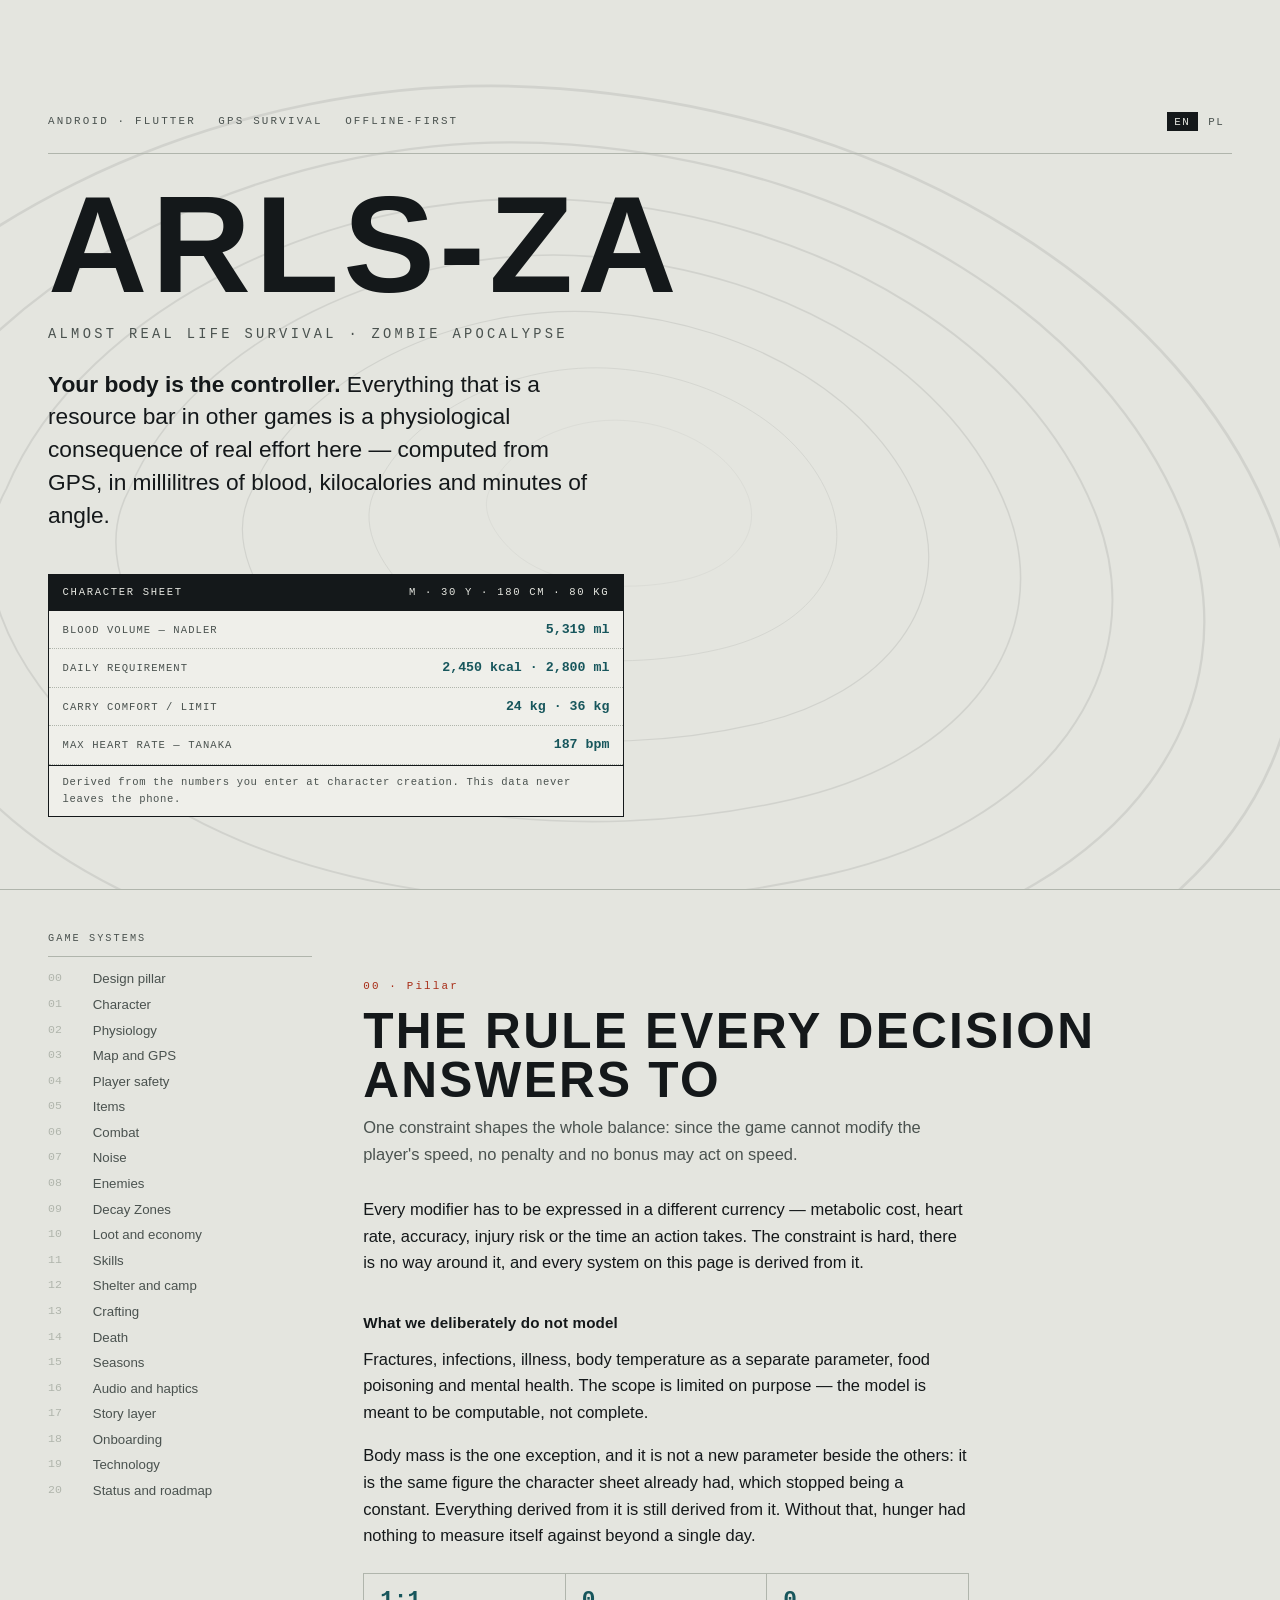
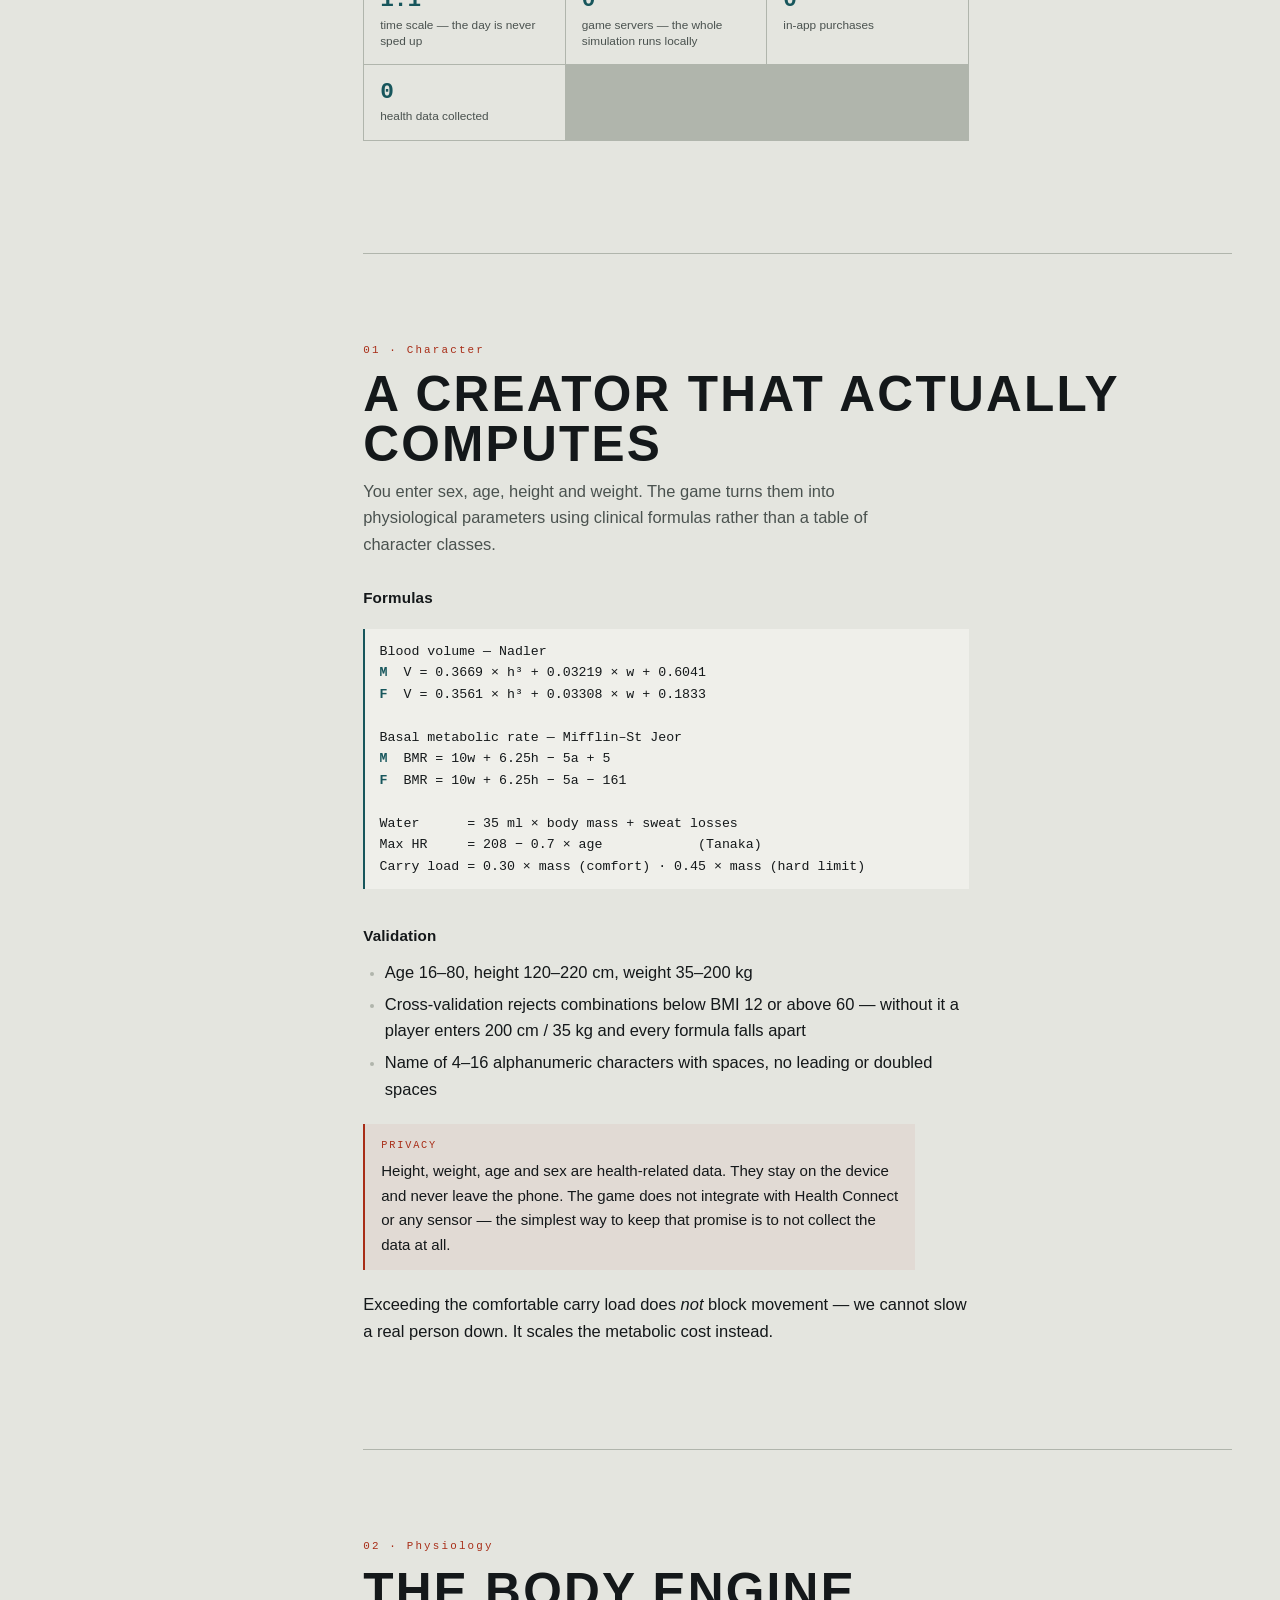
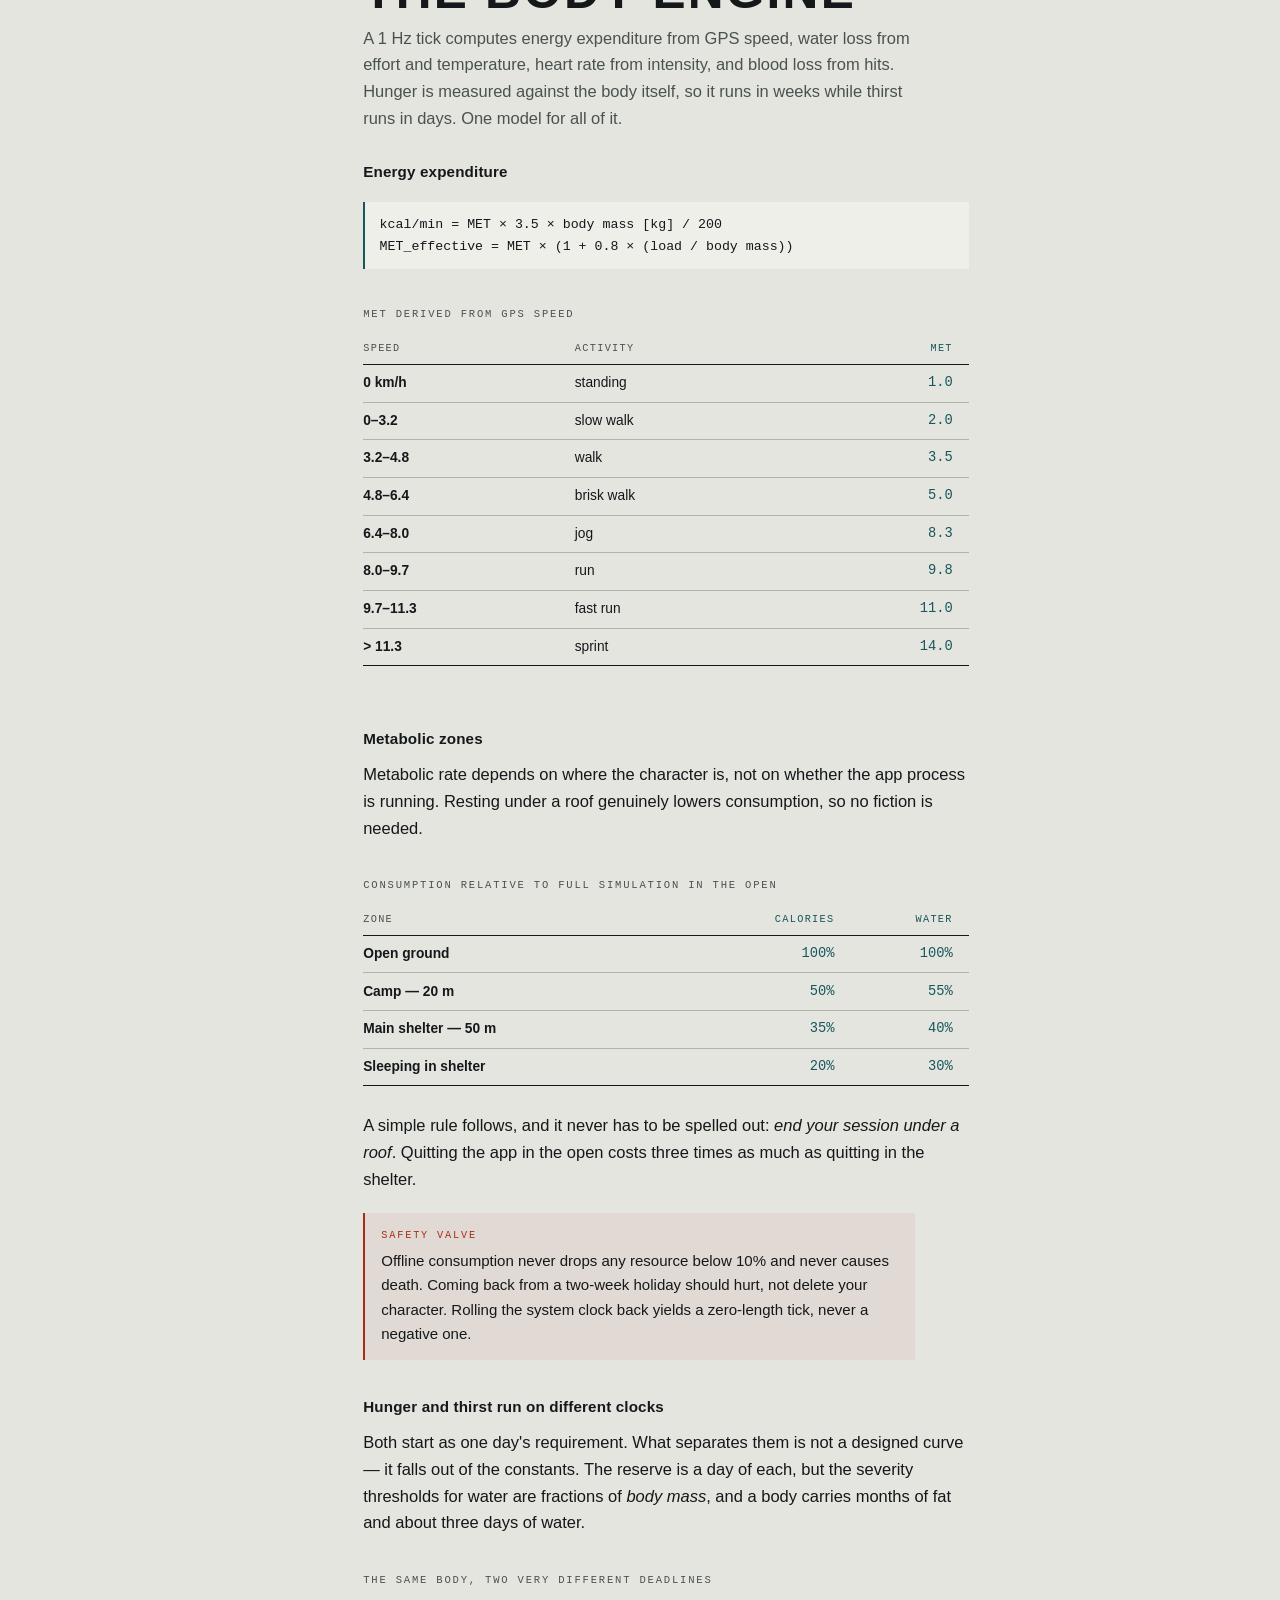
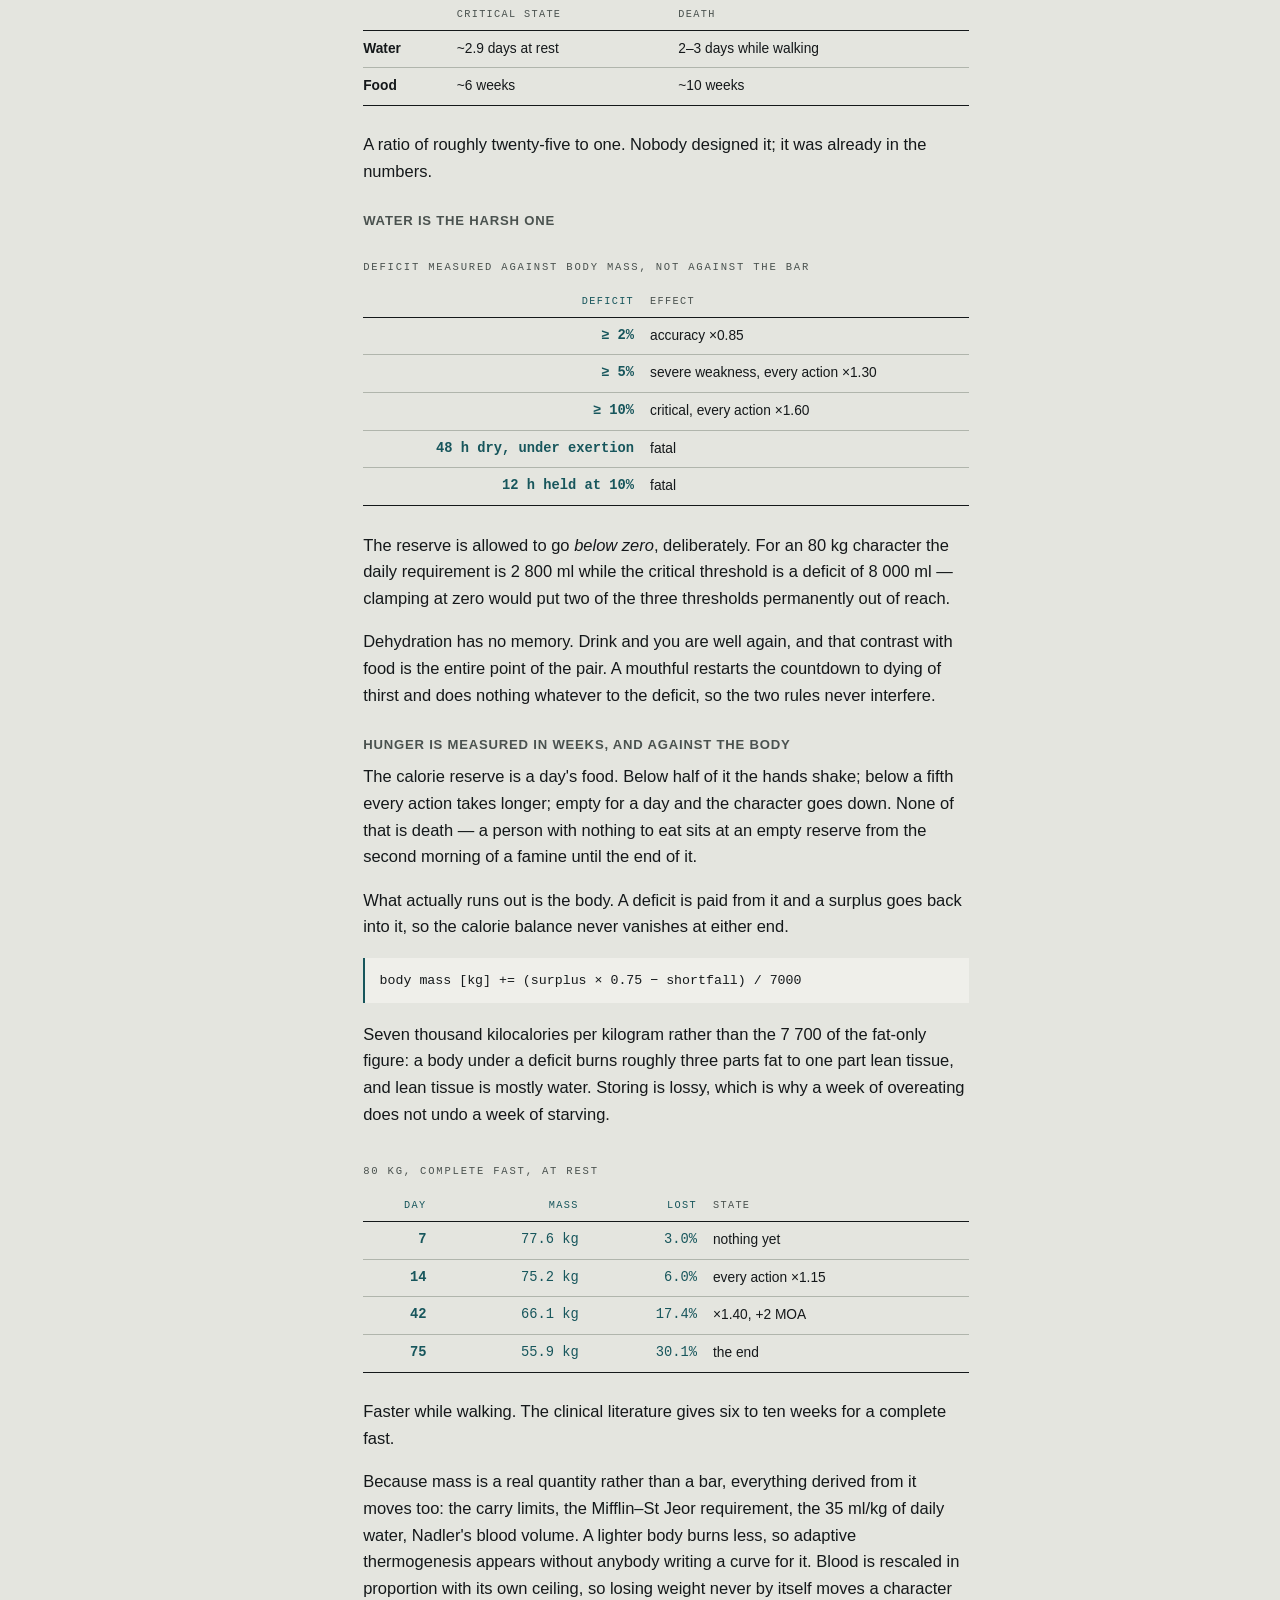
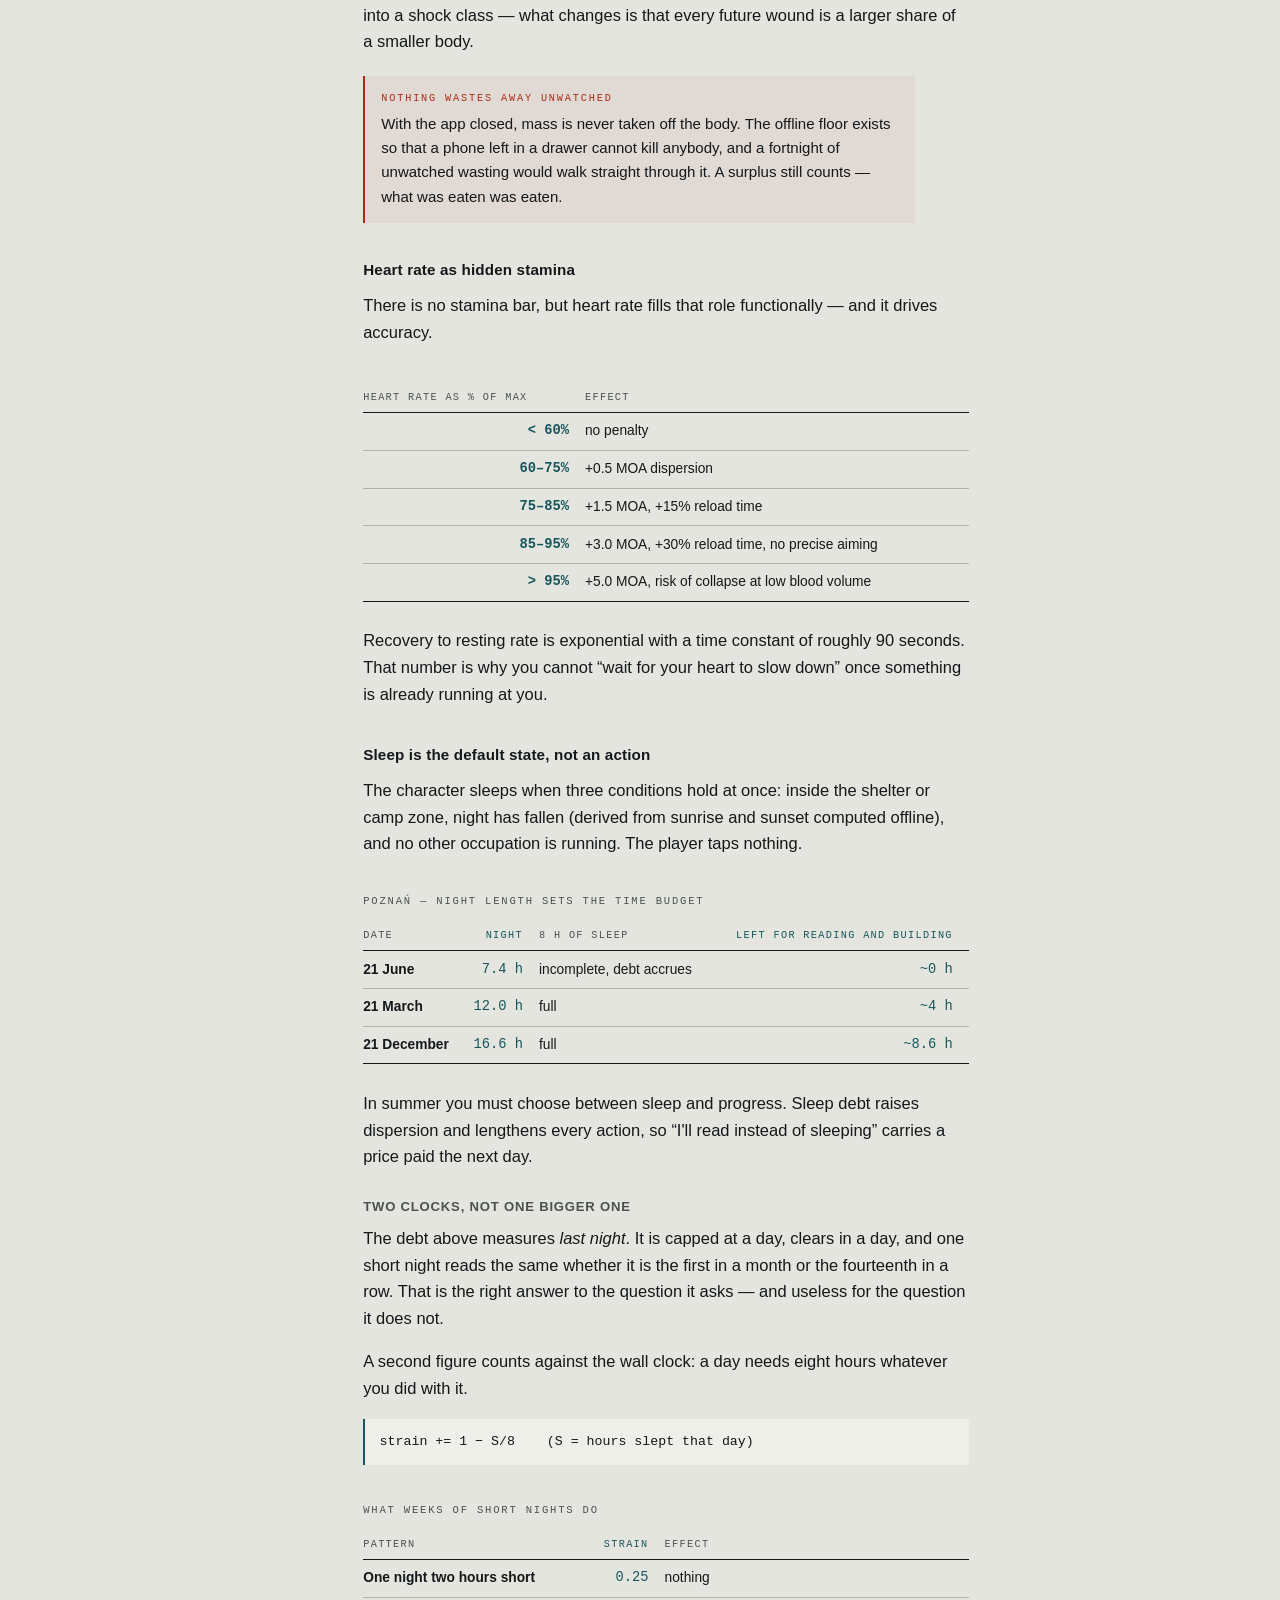
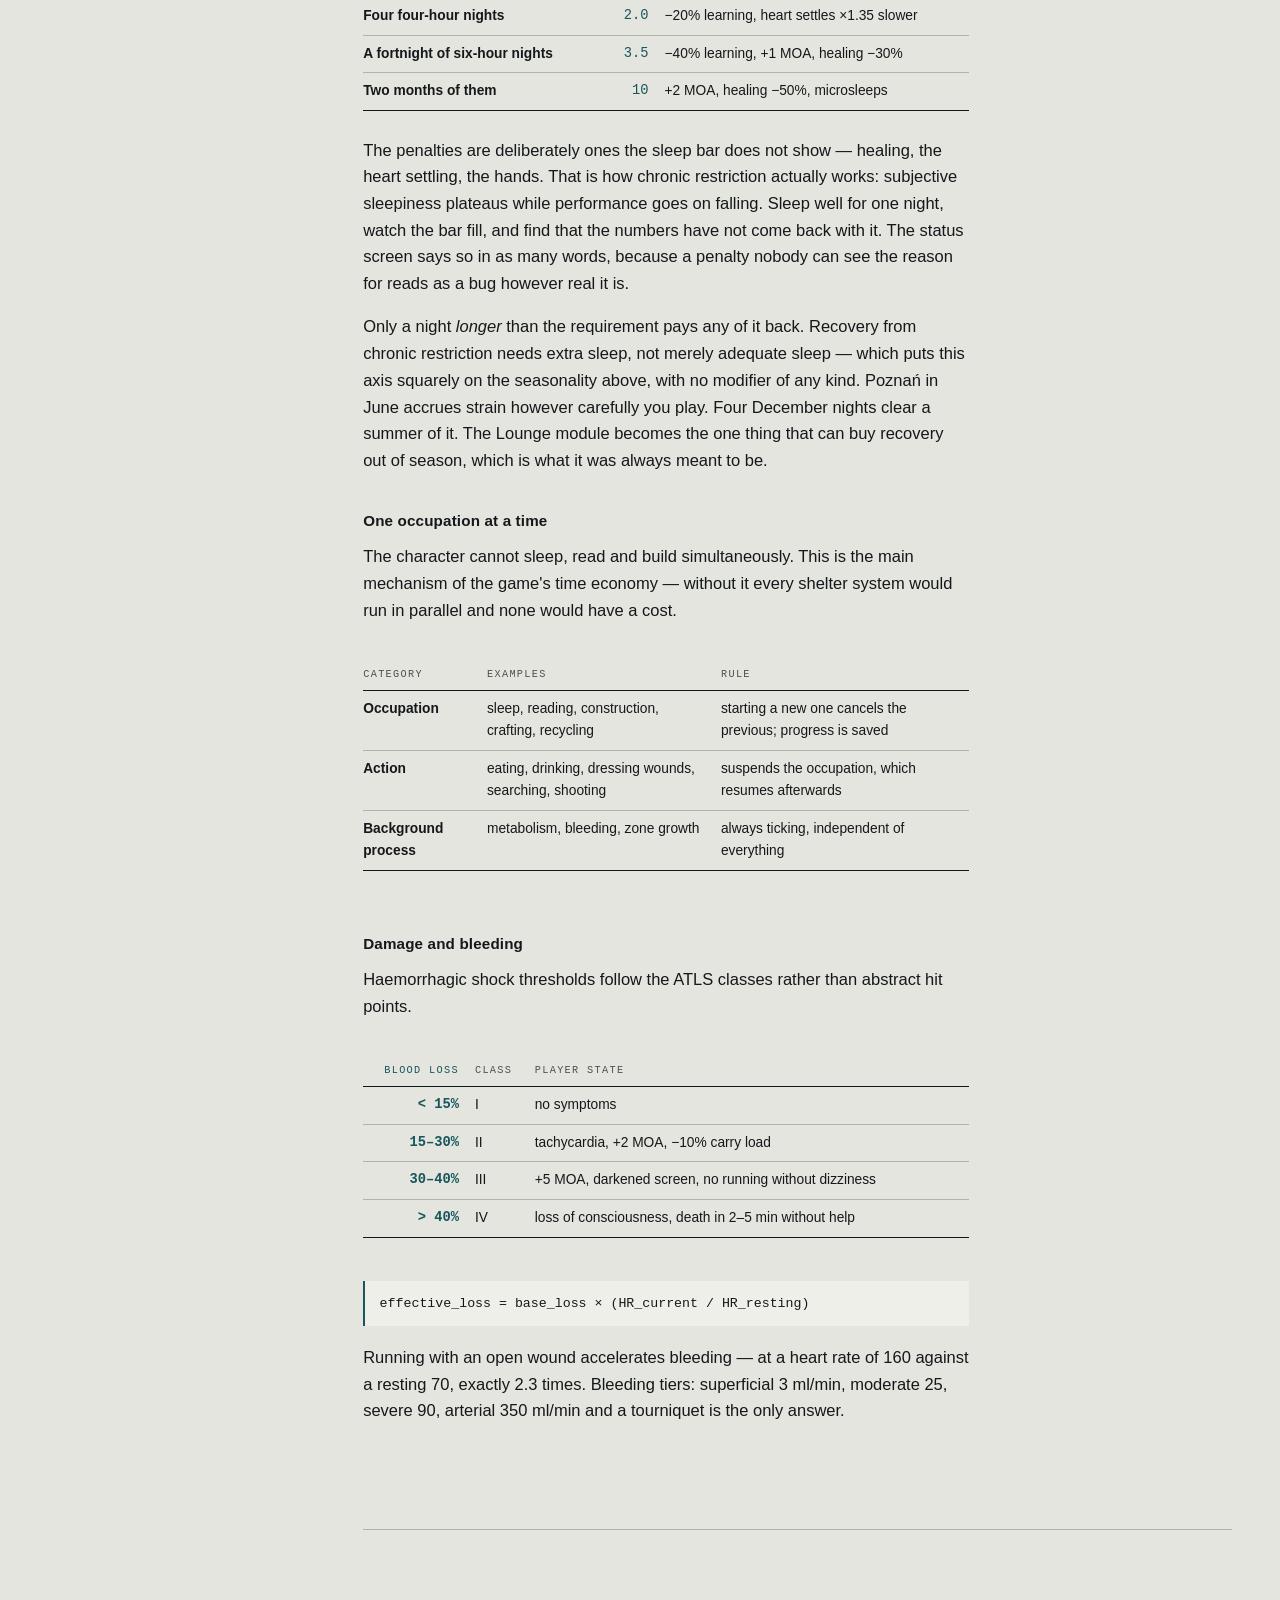
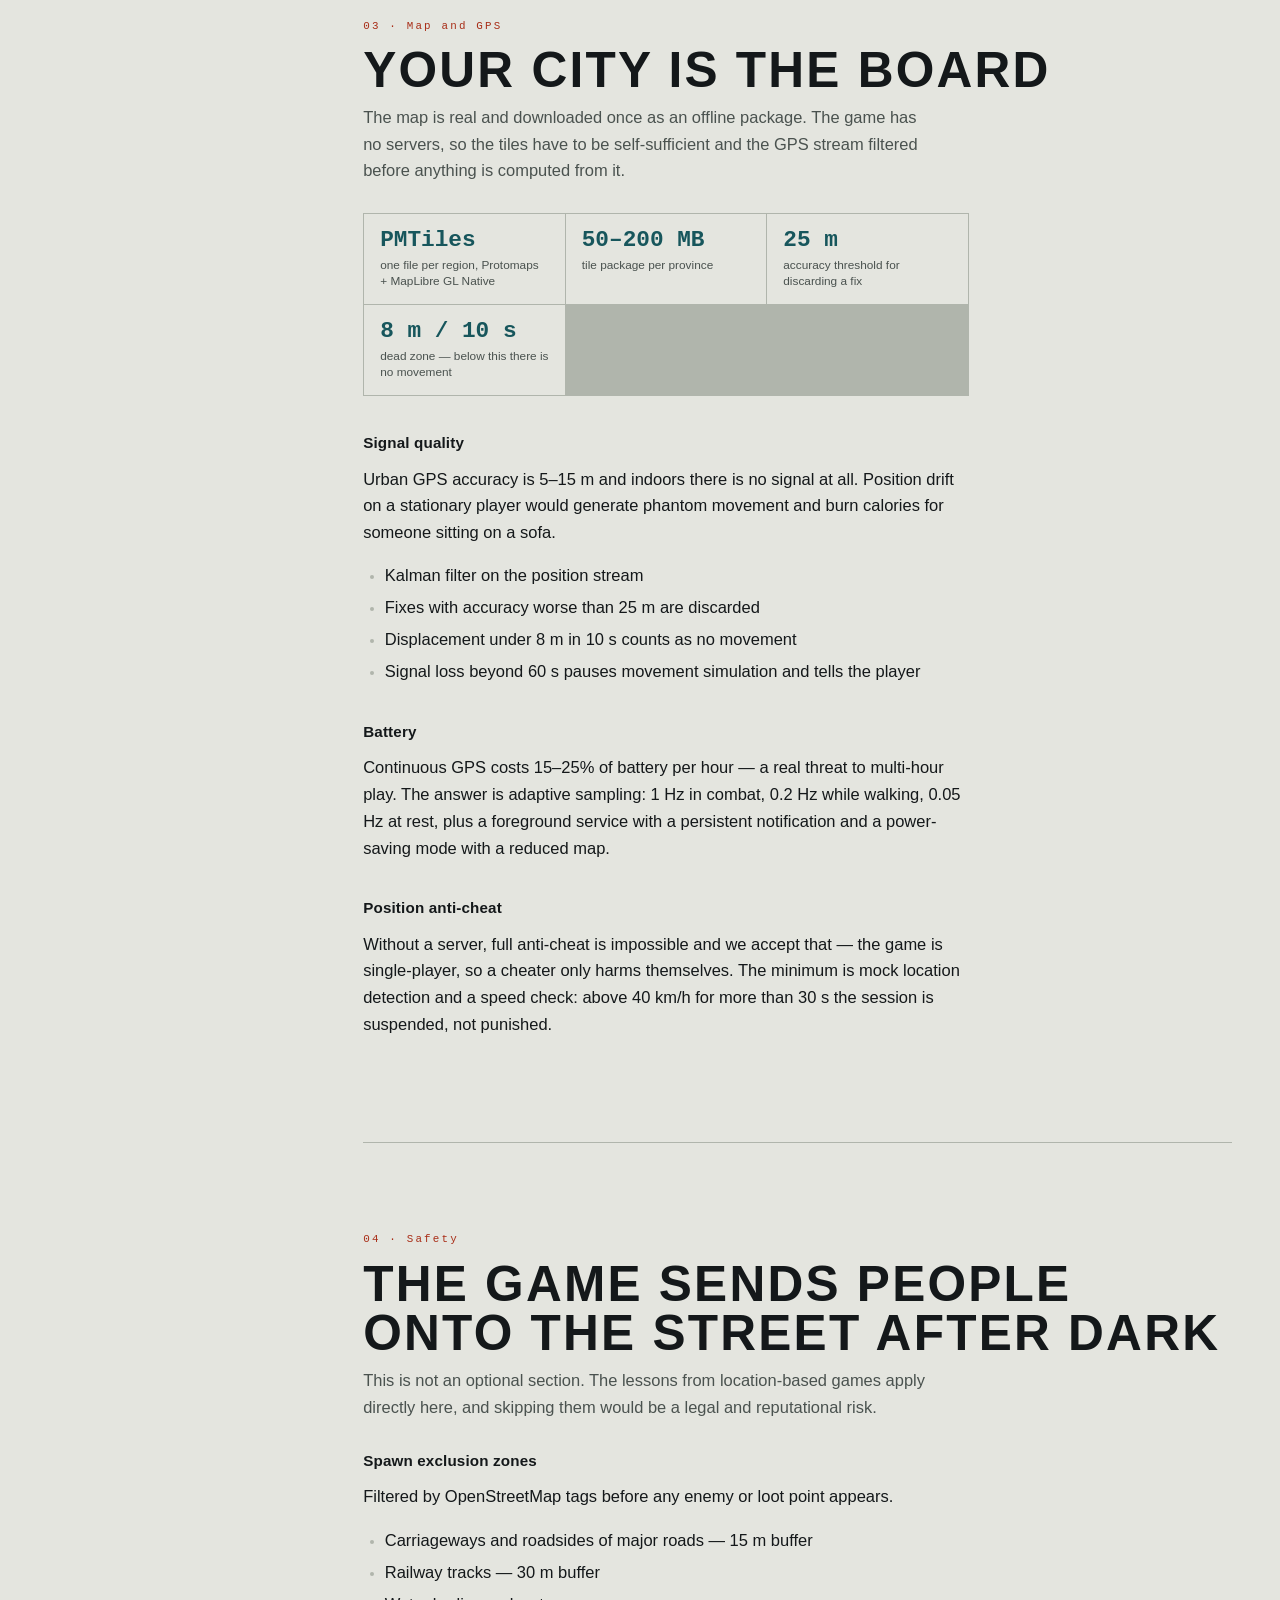
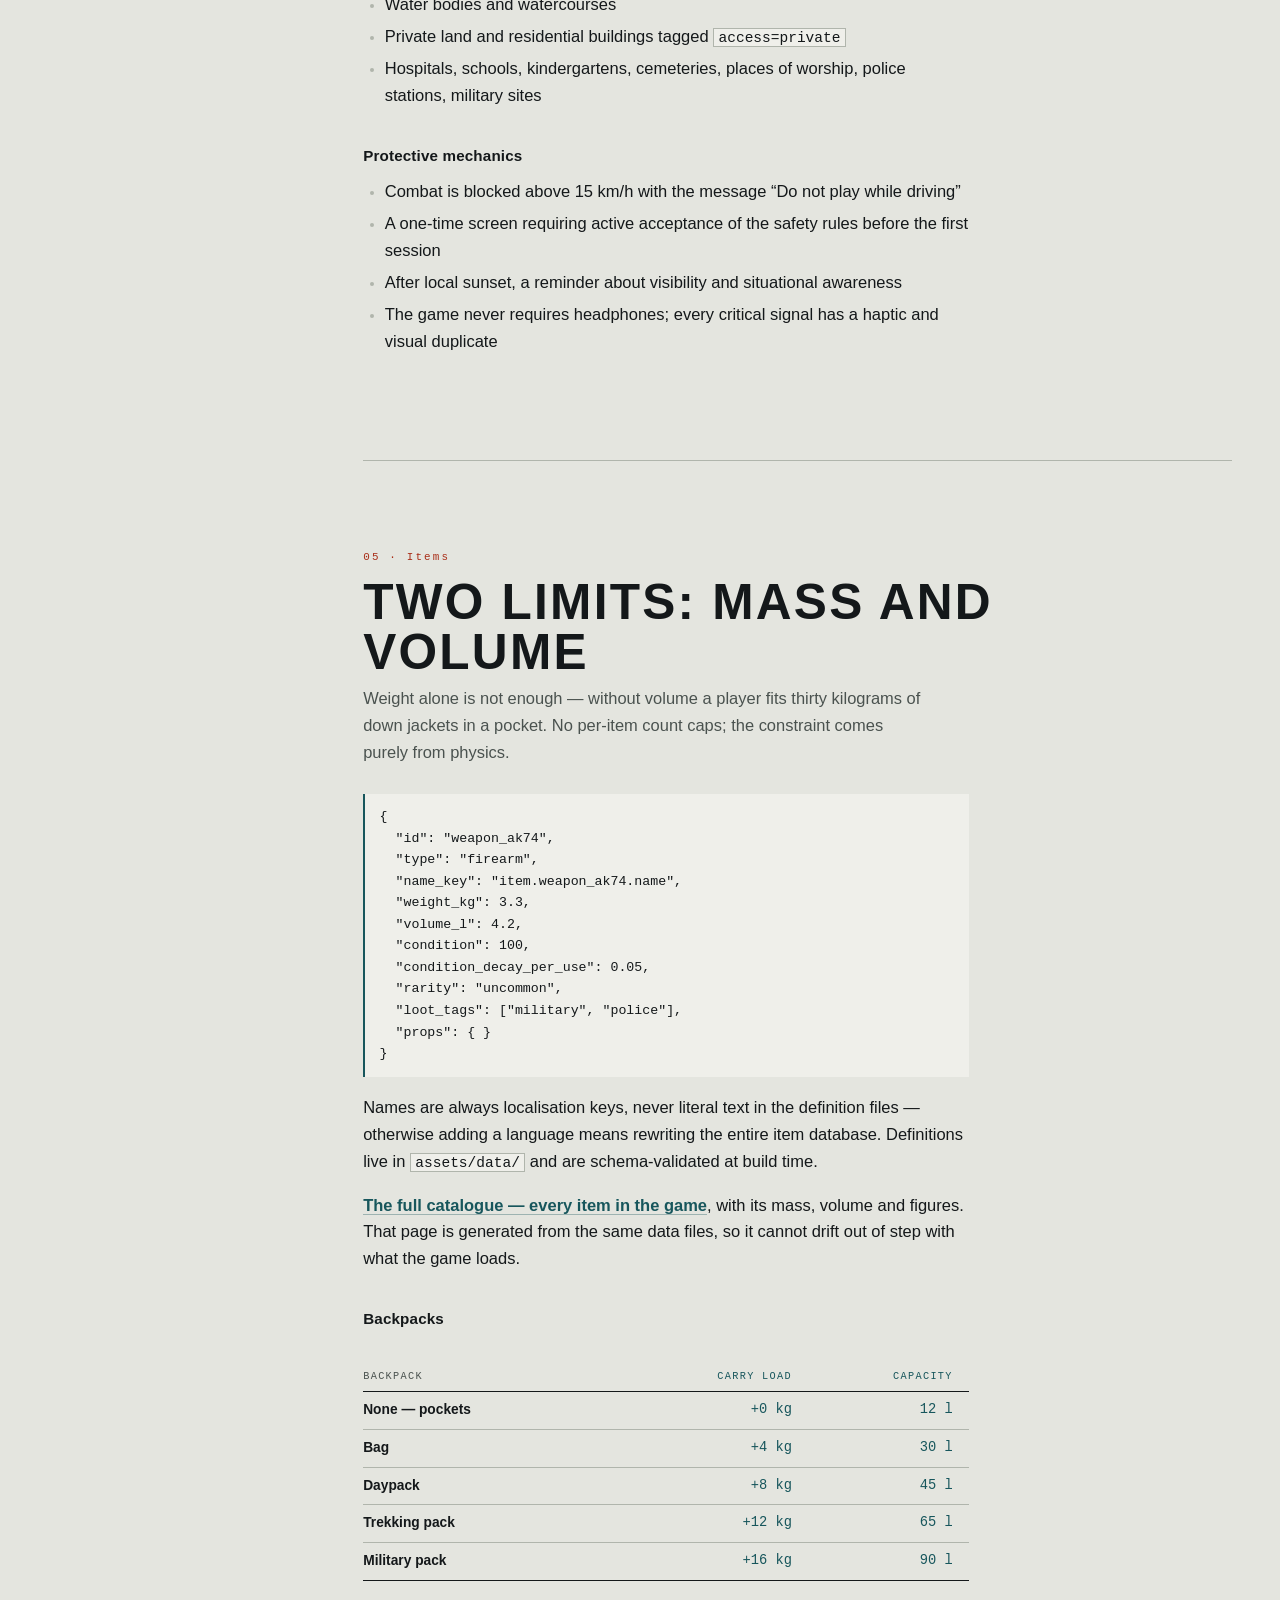
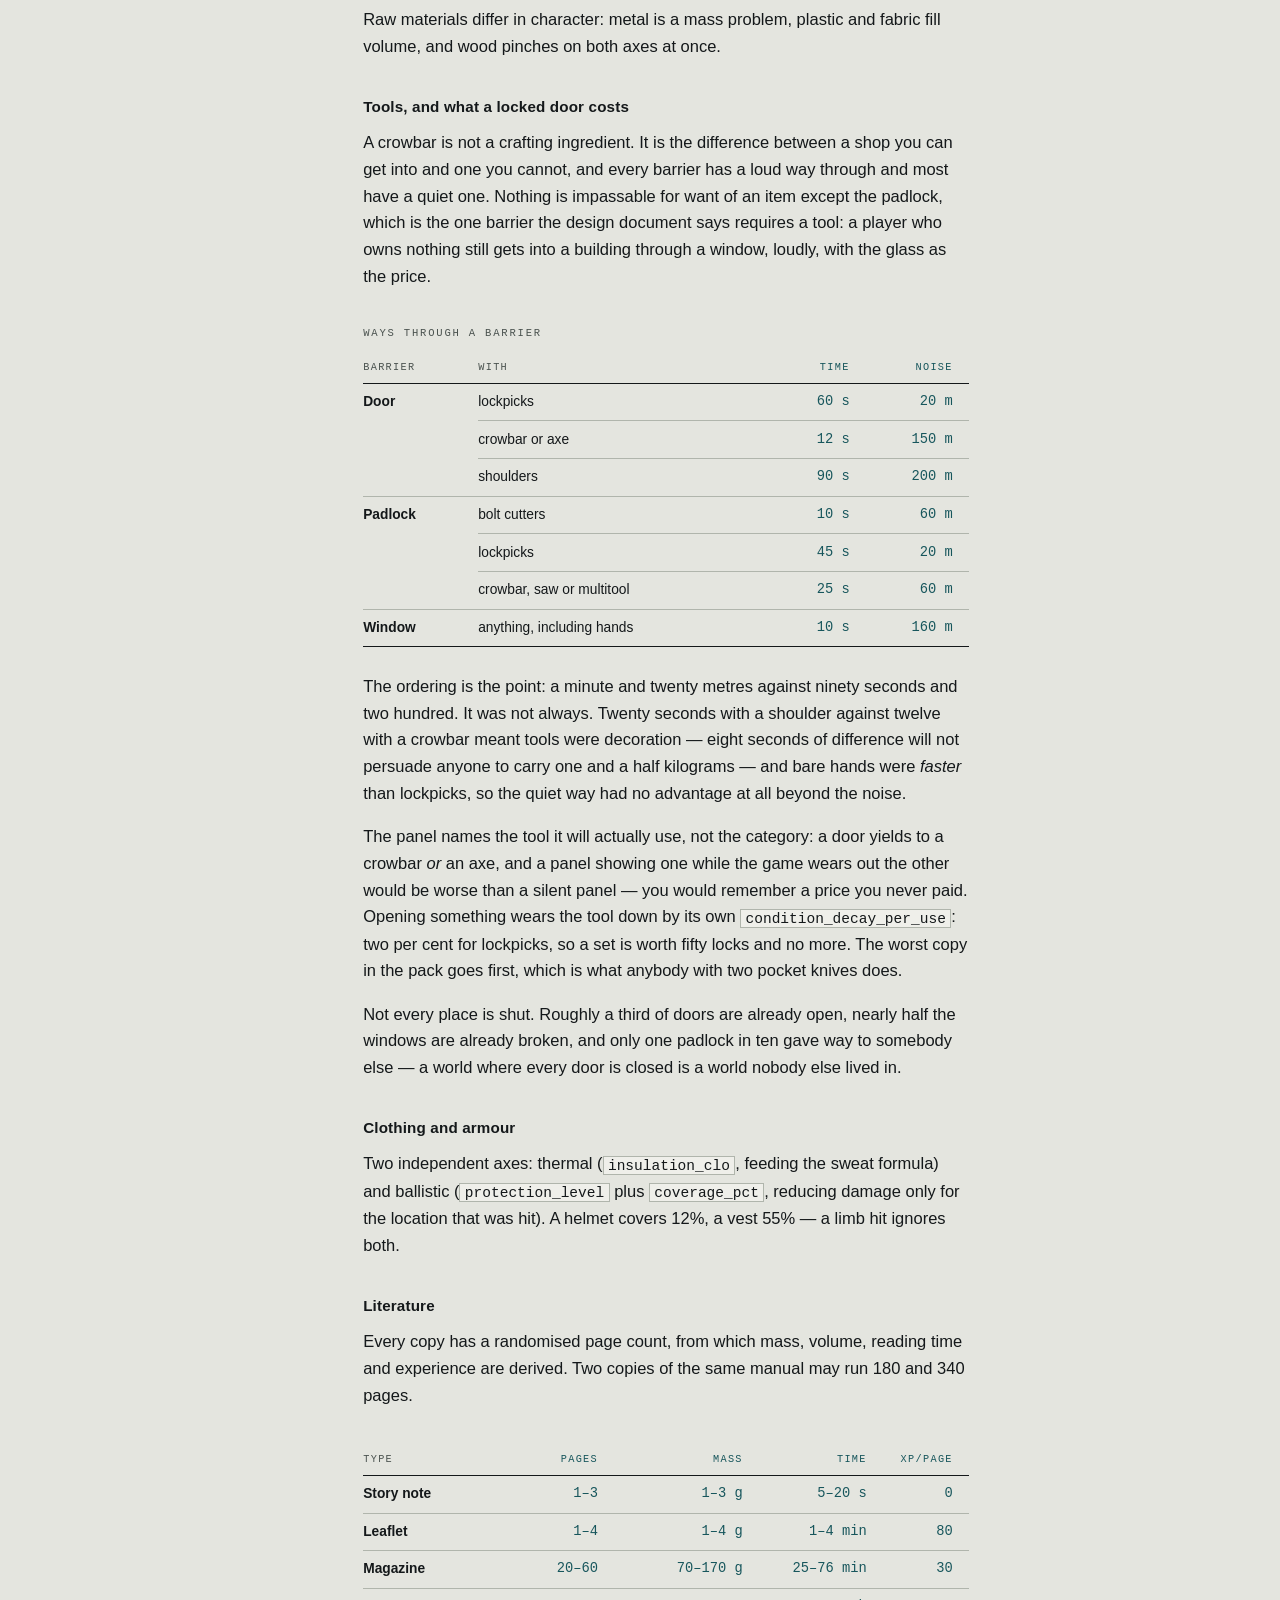
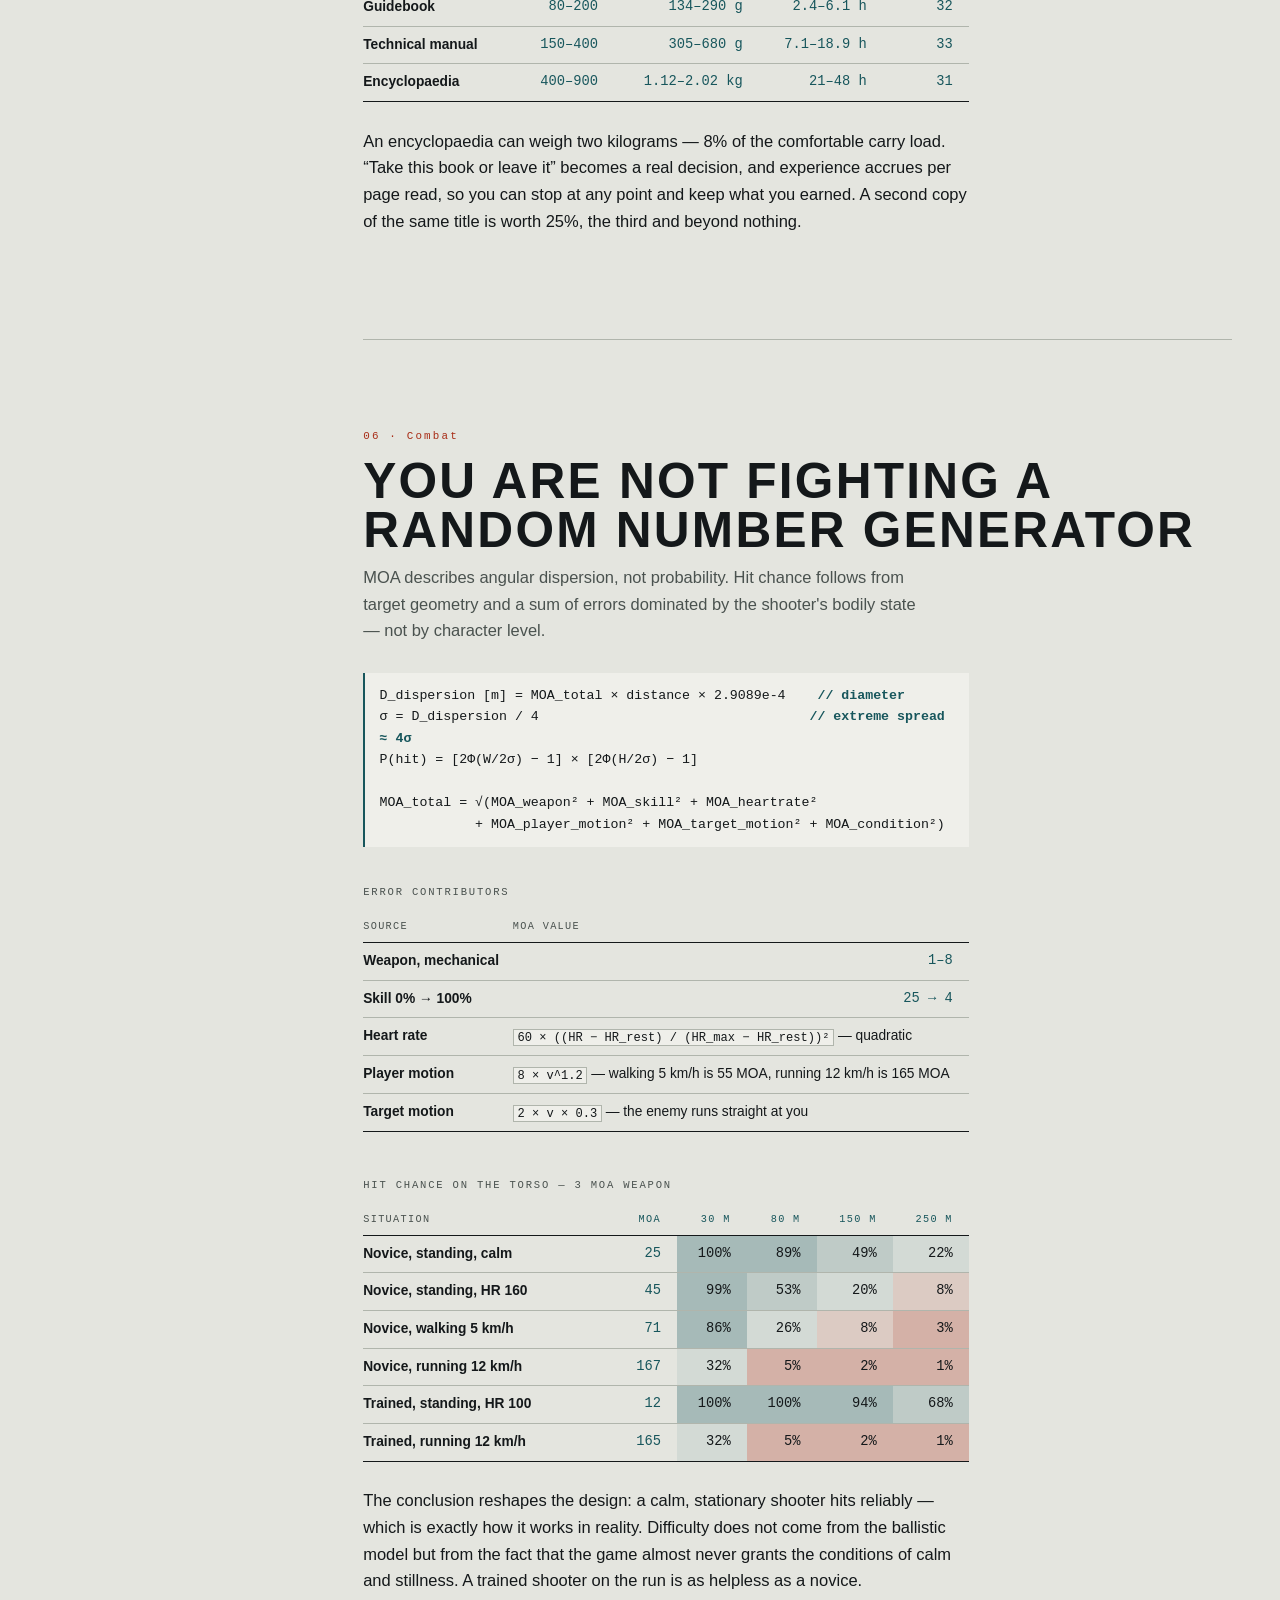
==== commit 10b1b3ba: "strona nadąża za skradanką, strefami i barierami Ostatni raz strona łapała kod 23 sierpnia. Od tego " ====
--- a/index.html
+++ b/index.html
@@ -79,7 +79,7 @@
         <li><a href="#combat"><span>06</span><span>Combat</span></a></li>
         <li><a href="#noise"><span>07</span><span>Noise</span></a></li>
         <li><a href="#enemies"><span>08</span><span>Enemies</span></a></li>
-        <li><a href="#hotspots"><span>09</span><span>Hotspots</span></a></li>
+        <li><a href="#hotspots"><span>09</span><span>Decay Zones</span></a></li>
         <li><a href="#loot"><span>10</span><span>Loot and economy</span></a></li>
         <li><a href="#skills"><span>11</span><span>Skills</span></a></li>
         <li><a href="#shelter"><span>12</span><span>Shelter and camp</span></a></li>
@@ -108,7 +108,7 @@
           <option value="#combat">06 — Combat</option>
           <option value="#noise">07 — Noise</option>
           <option value="#enemies">08 — Enemies</option>
-          <option value="#hotspots">09 — Hotspots</option>
+          <option value="#hotspots">09 — Decay Zones</option>
           <option value="#loot">10 — Loot and economy</option>
           <option value="#skills">11 — Skills</option>
           <option value="#shelter">12 — Shelter and camp</option>
@@ -347,7 +347,7 @@
               <tbody>
                 <tr><th scope="row">Occupation</th><td>sleep, reading, construction, crafting, recycling</td><td>starting a new one cancels the previous; progress is saved</td></tr>
                 <tr><th scope="row">Action</th><td>eating, drinking, dressing wounds, searching, shooting</td><td>suspends the occupation, which resumes afterwards</td></tr>
-                <tr><th scope="row">Background process</th><td>metabolism, bleeding, hotspot growth</td><td>always ticking, independent of everything</td></tr>
+                <tr><th scope="row">Background process</th><td>metabolism, bleeding, zone growth</td><td>always ticking, independent of everything</td></tr>
               </tbody>
             </table>
           </div>
@@ -465,6 +465,27 @@
           </div>
           <p>Raw materials differ in character: metal is a mass problem, plastic and fabric fill volume, and wood pinches on both axes at once.</p>
 
+          <h3>Tools, and what a locked door costs</h3>
+          <p>A crowbar is not a crafting ingredient. It is the difference between a shop you can get into and one you cannot, and every barrier has a loud way through and most have a quiet one. Nothing is impassable for want of an item except the padlock, which is the one barrier the design document says requires a tool: a player who owns nothing still gets into a building through a window, loudly, with the glass as the price.</p>
+          <div class="scroller">
+            <table class="tbl">
+              <caption>Ways through a barrier</caption>
+              <thead><tr><th scope="col">Barrier</th><th scope="col">With</th><th scope="col" class="n">Time</th><th scope="col" class="n">Noise</th></tr></thead>
+              <tbody>
+                <tr><th scope="row" rowspan="3">Door</th><td>lockpicks</td><td class="n">60 s</td><td class="n">20 m</td></tr>
+                <tr><td>crowbar or axe</td><td class="n">12 s</td><td class="n">150 m</td></tr>
+                <tr><td>shoulders</td><td class="n">90 s</td><td class="n">200 m</td></tr>
+                <tr><th scope="row" rowspan="3">Padlock</th><td>bolt cutters</td><td class="n">10 s</td><td class="n">60 m</td></tr>
+                <tr><td>lockpicks</td><td class="n">45 s</td><td class="n">20 m</td></tr>
+                <tr><td>crowbar, saw or multitool</td><td class="n">25 s</td><td class="n">60 m</td></tr>
+                <tr><th scope="row">Window</th><td>anything, including hands</td><td class="n">10 s</td><td class="n">160 m</td></tr>
+              </tbody>
+            </table>
+          </div>
+          <p>The ordering is the point: a minute and twenty metres against ninety seconds and two hundred. It was not always. Twenty seconds with a shoulder against twelve with a crowbar meant tools were decoration — eight seconds of difference will not persuade anyone to carry one and a half kilograms — and bare hands were <em>faster</em> than lockpicks, so the quiet way had no advantage at all beyond the noise.</p>
+          <p>The panel names the tool it will actually use, not the category: a door yields to a crowbar <em>or</em> an axe, and a panel showing one while the game wears out the other would be worse than a silent panel — you would remember a price you never paid. Opening something wears the tool down by its own <code>condition_decay_per_use</code>: two per cent for lockpicks, so a set is worth fifty locks and no more. The worst copy in the pack goes first, which is what anybody with two pocket knives does.</p>
+          <p>Not every place is shut. Roughly a third of doors are already open, nearly half the windows are already broken, and only one padlock in ten gave way to somebody else — a world where every door is closed is a world nobody else lived in.</p>
+
           <h3>Clothing and armour</h3>
           <p>Two independent axes: thermal (<code>insulation_clo</code>, feeding the sweat formula) and ballistic (<code>protection_level</code> plus <code>coverage_pct</code>, reducing damage only for the location that was hit). A helmet covers 12%, a vest 55% — a limb hit ignores both.</p>
 
@@ -598,10 +619,26 @@
               <tbody>
                 <tr><th scope="row">Firearm</th><td>kills at range, high hit chance when calm</td><td>pulls in everything within 700 m, burns scarce ammunition</td></tr>
                 <tr><th scope="row">Blade</th><td>silence at 25 m, no ammunition cost</td><td>requires closing in, which means flanking and bleeding risk</td></tr>
-                <tr><th scope="row">Avoidance</th><td>zero cost</td><td>the hotspot keeps growing</td></tr>
-              </tbody>
-            </table>
-          </div>
+                <tr><th scope="row">Avoidance</th><td>zero cost</td><td>the zone keeps growing</td></tr>
+              </tbody>
+            </table>
+          </div>
+          <h3>The noise you make yourself</h3>
+          <p>There is no crouch button and there never will be. The game measures the movement of a real person, so the only way to be quieter is to walk more slowly — and that cuts both ways, because a chase forces you to run and running is heard from forty metres.</p>
+          <div class="scroller">
+            <table class="tbl">
+              <caption>Your own audible radius, by speed</caption>
+              <thead><tr><th scope="col">Pace</th><th scope="col" class="n">Speed</th><th scope="col" class="n">Heard from</th></tr></thead>
+              <tbody>
+                <tr><th scope="row">Standing still</th><td class="n">under 0.5 km/h</td><td class="n">nothing</td></tr>
+                <tr><th scope="row">Careful step</th><td class="n">under 3.2 km/h</td><td class="n">8 m</td></tr>
+                <tr><th scope="row">Walking</th><td class="n">under 6.4 km/h</td><td class="n">15 m</td></tr>
+                <tr><th scope="row">Running</th><td class="n">6.4 km/h and up</td><td class="n">40 m</td></tr>
+              </tbody>
+            </table>
+          </div>
+          <p>The figure is on the HUD at all times, under the vital bars, as a word and a distance: <em>quiet</em>, <em>8 m</em>, <em>15 m</em>, <em>40 m</em>. A penalty nobody can see is not a mechanic.</p>
+
           <p>A shot also ducks the mix for 2–3 seconds — a simulation of temporary hearing dullness. During that window you cannot hear approaching enemies. It is a realistic and painful penalty for shooting without ear protection.</p>
         </div>
       </section>
@@ -630,38 +667,63 @@
             <table class="tbl">
               <thead><tr><th scope="col">State</th><th scope="col">Entry condition</th><th scope="col">Behaviour</th></tr></thead>
               <tbody>
-                <tr><th scope="row">Idle</th><td>default</td><td>random movement within the hotspot</td></tr>
+                <tr><th scope="row">Idle</th><td>default</td><td>random movement within the zone</td></tr>
                 <tr><th scope="row">Alert</th><td>player within detection range</td><td>walks towards the player, no sprint budget spent</td></tr>
                 <tr><th scope="row">Chase</th><td>close contact or a shot fired</td><td>sprints, spending budget</td></tr>
                 <tr><th scope="row">Exhausted</th><td>sprint budget at zero</td><td>40% of run speed, still closing on the player</td></tr>
-                <tr><th scope="row">Return</th><td>contact lost or 400 m leash exceeded</td><td>walks back to the hotspot centre, full recovery</td></tr>
+                <tr><th scope="row">Return</th><td>contact lost or 400 m leash exceeded</td><td>walks back to the zone centre, full recovery</td></tr>
               </tbody>
             </table>
           </div>
           <p>In Chase and Exhausted the enemy never stops. Combat is never static — shooting one means losing distance to all the others. The 400 m leash and the 45-second contact-loss rule stop you from dragging a train of enemies across half the city.</p>
 
+          <h3>What they see, what they hear, and the back of the neck</h3>
+          <p>Detection used to be a radius, and a radius has no back: a Shambler noticed you from behind exactly as it noticed you head-on, so the only answers to an enemy were a weapon or distance. Approaching one was not a thing that existed. Three rules now, and every one of them is visible on the map before it punishes you:</p>
+          <div class="scroller">
+            <table class="tbl">
+              <thead><tr><th scope="col">Rule</th><th scope="col">What it means</th></tr></thead>
+              <tbody>
+                <tr><th scope="row">A 120° cone</th><td>they see only what falls inside the cone around the direction they are walking — outside it, nothing, even a metre away. The cone is drawn on the map at its true radius.</td></tr>
+                <tr><th scope="row">Hearing by pace</th><td>your own audible radius decides it. Standing still is silent; running is heard from forty metres.</td></tr>
+                <tr><th scope="row">Heard is not seen</th><td>a sound makes them <em>alert</em>, and an alert enemy walks to <em>where the sound was</em>, not to you.</td></tr>
+              </tbody>
+            </table>
+          </div>
+          <p>One exception, and it is deliberate: an enemy already chasing sees everything. A pursuer you could shake off by stepping round it in half a second would be an obstacle, not a threat.</p>
+
+          <h3>The quiet answer</h3>
+          <p>Unaware, standing inside its 120° blind arc, within three metres, with a blade in your hand: one movement and it is over — the full blood volume at once, and twelve metres of noise, which is the body falling. Not a Brute. Six to eight litres of blood and a neck that does not part for a knife; a mechanic where the most dangerous thing in the game drops to one touch from behind turns the elite into a training dummy.</p>
+
+          <div class="warn">
+            <span class="warn__t">After dusk</span>
+            <p>At full night half again as many of them are on the street. Enough that the same road is a different problem at ten in the evening than it was at two in the afternoon, and not enough to make the night impassable — the zones grow without any help from the dark.</p>
+          </div>
+
+          <h3>How close is it</h3>
+          <p>The vital bars change colour at three distances, counting every enemy whether it has noticed you or not: <b>175 m</b> — slow down and look at the cones. <b>150 m</b> — decide: go round, or go back. <b>100 m</b> — there is no going round any more. The bar used to count only the ones already moving, so a Shambler standing eighty metres away and still unaware did not exist on screen; you learned about it at the moment nothing but running was left. At 150 m the game also stops economising: GPS and the screen go to combat pace, because the direction an enemy is looking is what you read to decide whether you can get past.</p>
+
           <p>The three types are three stages of the same disease, which explains their parameters without changing a single number: the Leaper was infected earliest and is metabolically wasted, Shamblers came with the second wave and move in groups because they were infected together, and the Brute is the latest stage — oedema and fluid retention.</p>
         </div>
       </section>
 
       <section class="sec" id="hotspots">
         <div class="sec__hd">
-          <span class="sec__no">09 · Hotspots</span>
+          <span class="sec__no">09 · Decay Zones</span>
           <h2>The clock that measures out difficulty</h2>
-          <p class="sec__lede">A contamination hotspot is a permanent point on the map that spawns enemies. It grows over time — including while you are not playing. This is the direct expression of the goal “survive as long as possible”: the longer the streak, the greater the pressure.</p>
+          <p class="sec__lede">A Decay Zone is a permanent point on the map that spawns enemies. It grows over time — including while you are not playing. This is the direct expression of the goal “survive as long as possible”: the longer the streak, the greater the pressure.</p>
         </div>
 
         <div class="clock" id="clock">
-          <div class="clock__hd"><span>Hotspot growth · radius by level</span><span>20 m → 200 m</span></div>
+          <div class="clock__hd"><span>Zone growth · radius by level</span><span>20 m → 200 m</span></div>
           <div class="clock__body">
-            <svg viewBox="0 0 520 430" role="img" aria-label="Hotspot growth diagram: ten concentric circles to scale, from 20 metres radius at level one to 200 metres at level ten.">
+            <svg viewBox="0 0 520 430" role="img" aria-label="Zone growth diagram: ten concentric circles to scale, from 20 metres radius at level one to 200 metres at level ten.">
               <g id="rings" data-unit="m"></g>
               <circle cx="260" cy="210" r="3" fill="#A82D17"/>
               <text x="260" y="230" text-anchor="middle" font-family="ui-monospace,Consolas,monospace" font-size="10" fill="#4A524F">fixed centre</text>
             </svg>
           </div>
           <div class="clock__legend">
-            <div><b>3</b><span>max. hotspots at once</span></div>
+            <div><b>3</b><span>max. zones at once</span></div>
             <div><b>500 m</b><span>min. distance from the shelter</span></div>
             <div><b>450 m</b><span>min. spacing between centres</span></div>
             <div><b>12</b><span>enemies at once at level 10</span></div>
@@ -669,16 +731,14 @@
         </div>
 
         <div class="prose">
-          <div class="f">promotion_interval = max(2h, 8h − 0.25h × survival_day) × random(0.6, 1.4)
-
-Day 1   → promotion roughly every 8 h
-Day 12  → every ~5 h
-Day 24+ → every 2 h (floor)</div>
-          <p>Time counts at 100% while the game is active and at 25% while it is not. The world decays even when you are not playing — but more slowly, so a week away does not automatically mean finding three level-10 hotspots on your return.</p>
-
-          <div class="scroller">
-            <table class="tbl">
-              <caption>Hotspot levels</caption>
+          <div class="f">growth_interval = random(24 h, 48 h) × (5.8 h ÷ credited_hours_per_day) × random(0.6, 1.4)
+                  clamped to 12 h … 96 h</div>
+          <p>A level takes a day or two of <em>real</em> time. The old formula counted in game-world hours — eight on the first day, a quarter of an hour less on each of the next, floored at two — and once run through the pace of play it produced a zone growing faster than anyone could beat it down. A city is meant to rot over weeks, not over an afternoon.</p>
+          <p>The interval is scaled by how much you actually play, measured against a reference habit of an hour a day. Someone who plays all day does not get an easier world, and someone who is away for a fortnight does not come back to a different game: the clamp holds the interval between half a day and four days whatever the habit says. Time counts at 100% while the game is active and at 25% while it is not.</p>
+
+          <div class="scroller">
+            <table class="tbl">
+              <caption>Zone levels</caption>
               <thead><tr><th scope="col" class="n">Level</th><th scope="col" class="n">Radius</th><th scope="col" class="n">Enemies</th><th scope="col" class="n">Respawn</th><th scope="col">Composition</th></tr></thead>
               <tbody>
                 <tr><th scope="row" class="n">1</th><td class="n">20 m</td><td class="n">1</td><td class="n">15 min</td><td>Shambler</td></tr>
@@ -689,17 +749,37 @@
             </table>
           </div>
 
-          <h3>Neutralisation</h3>
-          <div class="f">Integrity_max(level) = 60 + 20 × level     // 80 pts at level 1, 260 at level 10
-
-Shambler 10 pts  ·  Leaper 15 pts  ·  Brute 35 pts
-Kills outside the hotspot radius: 50% value</div>
-          <p>Once integrity hits zero the hotspot loses a level and enters a ten-minute <em>agitation</em>: triple respawn rate, a 50% higher enemy cap, composition shifted one rung up and detection range half again as large. Taking a level-10 hotspot down to zero means passing through ten consecutive agitations — a multi-hour operation requiring ammunition and medical backing.</p>
-          <p>After elimination a one-off cache appears at the centre, roughly three times better than an ordinary loot box, and the slot stays empty for 24–48 hours of real time. The reward is breathing room.</p>
+          <h3>Breaking one down</h3>
+          <div class="f">barrier_max(level) = 60 + 20 × level     // 80 pts at level 1, 260 at level 10
+
+A body dropped inside the circle   10 pts
+A body dropped outside it           5 pts
+Regeneration                        5% of the maximum per hour</div>
+          <p>Ten points a kill, flat, whatever it was. Scoring by species — Shambler ten, Leaper fifteen, Brute thirty-five — rewarded picking the most dangerous target, which is the opposite of what a zone is for: the choice is meant to be <em>where</em> you fight, not <em>what</em>. Drawing them out beyond the circle is safer and exactly twice as slow, and that is the whole trade.</p>
+          <p>The barrier heals at five per cent an hour — but <b>not while you are standing inside it</b>. A bar refilling under the feet of the person emptying it is a bar that says the attempt is pointless, and walking away half way through is meant to be the expensive decision, not the only one.</p>
+
+          <h3>The hatch</h3>
+          <p>Every hit inside a zone carries a 10% chance of a hatch: half the level's enemy cap again, on top of it, for ten minutes — three more at level five, six at level ten. Not so many that it is death, and enough to stop you counting on knowing how many there are. Once an hour at most, and the cooldown is stored on disk, because a penalty you can lift by restarting the app is a penalty for playing honestly. Agitation does not renew more than 400 m from the centre: it is meant to be hard, not a spiral with no way out.</p>
+
+          <h3>What is left of one</h3>
+          <p>Take the barrier to zero at level one and the zone is gone. In its place, at the centre, a one-off cache — and it is the reason to go at all, not a consolation for the ammunition:</p>
+          <div class="scroller">
+            <table class="tbl">
+              <caption>Zone cache</caption>
+              <thead><tr><th scope="col">Contents</th><th scope="col" class="n">Amount</th></tr></thead>
+              <tbody>
+                <tr><th scope="row">Components</th><td class="n">4–8</td></tr>
+                <tr><th scope="row">Scrap metal</th><td class="n">10–18</td></tr>
+                <tr><th scope="row">First-aid kits</th><td class="n">1–2</td></tr>
+                <tr><th scope="row">5.45×39 rounds</th><td class="n">30–60</td></tr>
+              </tbody>
+            </table>
+          </div>
+          <p>Four things that change an expedition, rather than twenty that change a number in the pack. The slot then rests for 24–48 hours of real time before another zone appears somewhere else — an empty slot is a state of its own, and it is the reward.</p>
 
           <div class="warn">
             <span class="warn__t">Horde — level 10</span>
-            <p>Every 6–12 hours the hotspot sends 6–10 enemies towards the shelter. They will not enter the safe zone but they will encircle it and stay 30–60 minutes. You are cut off. The warning arrives ten minutes ahead: “You can hear them to the east.”</p>
+            <p>Every 6–12 hours the zone sends 6–10 enemies towards the shelter. They will not enter the safe zone but they will encircle it and stay 30–60 minutes. You are cut off. The warning arrives ten minutes ahead: “You can hear them to the east.”</p>
           </div>
         </div>
       </section>
@@ -743,6 +823,9 @@
             </table>
           </div>
           <p>Searching a building is itself a timed action: 30 seconds cursory, 90 thorough, 180 exhaustive with double the chance of a rare item. It generates noise and can be interrupted. You decide whether to grab and run or gamble for better loot.</p>
+
+          <h3>Nothing grows on your own doorstep</h3>
+          <p>Loot never spawns within eighty metres of the shelter — the fifty-metre safe zone plus thirty metres of clear ground around it. A crate sitting exactly on the boundary is a crate you fetch in two steps, and the whole economy rests on having to go somewhere for things. A genuine POI that happened to be there before you moved in — a shop across the road from the flat you chose — is not deleted; it is searched once, like anything else, and then it is finished.</p>
         </div>
       </section>
 
@@ -774,7 +857,7 @@
         <div class="sec__hd">
           <span class="sec__no">12 · Shelter and camp</span>
           <h2>The walk home from work is the gameplay</h2>
-          <p class="sec__lede">The main shelter stands where you live. The camp goes where you spend your day. Between them lies the ground the hotspots occupy.</p>
+          <p class="sec__lede">The main shelter stands where you live. The camp goes where you spend your day. Between them lies the ground the Decay Zones occupy.</p>
         </div>
         <div class="prose">
           <div class="scroller">
@@ -857,7 +940,7 @@
                 <tr><th scope="row">Skills</th><td>lost</td><td>fully retained</td></tr>
                 <tr><th scope="row">Shelter</th><td>lost</td><td>retained</td></tr>
                 <tr><th scope="row">Shelter storage</th><td>lost</td><td>untouched</td></tr>
-                <tr><th scope="row">Hotspots</th><td>reset to level 1</td><td>keep growing</td></tr>
+                <tr><th scope="row">Decay Zones</th><td>reset to level 1</td><td>keep growing</td></tr>
                 <tr><th scope="row">Survival streak</th><td>final, goes to the Chronicle</td><td>reset to zero</td></tr>
               </tbody>
             </table>
@@ -904,7 +987,7 @@
             <table class="tbl">
               <thead><tr><th scope="col">System</th><th scope="col">Modifier</th></tr></thead>
               <tbody>
-                <tr><th scope="row">Hotspot growth</th><td><code>interval × (1 + 1.2 × C)</code> — in hard frost hotspots grow more than twice as slowly</td></tr>
+                <tr><th scope="row">Zone growth</th><td><code>interval × (1 + 1.2 × C)</code> — in hard frost zones grow more than twice as slowly</td></tr>
                 <tr><th scope="row">Enemy speed</th><td><code>× (1 − 0.30 × C)</code></td></tr>
                 <tr><th scope="row">Sprint budget</th><td><code>× (1 − 0.25 × C)</code></td></tr>
                 <tr><th scope="row">Calorie requirement</th><td><code>× (1 + 0.15 × C)</code> — raised thermogenesis</td></tr>
@@ -977,6 +1060,21 @@
             <li><strong>You cannot outrun a Leaper.</strong> Twenty-five seconds of sprint at 30 km/h always covers the detection distance — the player will conclude the game is cheating.</li>
             <li><strong>Your body is the controller.</strong> The game counts real calories from real movement — a player on a sofa will not understand why nothing is happening.</li>
           </ol>
+          <h3>What you start with</h3>
+          <p>Character creation has a second step. Four choices, two options each, both on screen at once with what each one is written underneath — a choice between two things side by side is a decision; one on a screen you have to scroll past to reach the other is a quiz.</p>
+          <div class="scroller">
+            <table class="tbl">
+              <caption>The starting kit</caption>
+              <thead><tr><th scope="col" class="n">Step</th><th scope="col">One of</th><th scope="col">What it decides</th></tr></thead>
+              <tbody>
+                <tr><th scope="row" class="n">1</th><td>crowbar · lockpicks</td><td>whether closed doors are opened quickly or quietly</td></tr>
+                <tr><th scope="row" class="n">2</th><td>5 dressings · first-aid kit</td><td>many small wounds, or one bad one</td></tr>
+                <tr><th scope="row" class="n">3</th><td>machete · axe</td><td>what is in your hand when distance runs out</td></tr>
+                <tr><th scope="row" class="n">4</th><td>2 tins of meat · 3 of vegetables</td><td>calories now, or one more day of not looking</td></tr>
+              </tbody>
+            </table>
+          </div>
+          <p>One lockpick, not a set. Since opening costs the tool, four of them would be fifty locks spent before the game started. Nothing is handed out on top of it, and the summary screen says so plainly: this is everything you have.</p>
           <p>Everything else can wait and arrives as a contextual hint at the moment of first contact. The first fight is the only scripted scenario in the whole game: a single Shambler 120 m away, in a safe direction, with reduced damage and no ability to kill the player.</p>
           <p>The last two hints of that sequence matter most, because they set the game's economy in the player's head from the first minute:</p>
           <div class="warn">
@@ -1017,7 +1115,7 @@
               <thead><tr><th scope="col">State layer</th><th scope="col">Contents</th><th scope="col">Written</th></tr></thead>
               <tbody>
                 <tr><th scope="row">Hot</th><td>position, blood, water, calories, heart rate</td><td>every 60 s and on backgrounding</td></tr>
-                <tr><th scope="row">Warm</th><td>inventory, skills, shelter, hotspots</td><td>on every change, transactionally</td></tr>
+                <tr><th scope="row">Warm</th><td>inventory, skills, shelter, Decay Zones</td><td>on every change, transactionally</td></tr>
                 <tr><th scope="row">Cold</th><td>Chronicle, records, settings</td><td>on event</td></tr>
               </tbody>
             </table>
@@ -1034,7 +1132,7 @@
           <ul>
             <li>GPS simulator: GPX playback, arrow-key control, jump to coordinates</li>
             <li>Time acceleration ×1 / ×60 / ×3600 — a game day passes in 24 seconds</li>
-            <li>Physiology and world panels: force heart rate, spawn enemies, set hotspot level, trigger a horde</li>
+            <li>Physiology and world panels: force heart rate, spawn enemies, set zone level, trigger a horde</li>
             <li>Diagnostic overlay with the MOA breakdown, hit chance and noise radius</li>
             <li>Deterministic replays: seed plus event stream</li>
           </ul>
@@ -1046,7 +1144,7 @@
         <div class="sec__hd">
           <span class="sec__no">20 · Status</span>
           <h2>Where the project stands</h2>
-          <p class="sec__lede">The design document is complete and most of it is built. 2 121 tests, database schema v29, stages 0–2 closed and 3–5 and 8 waiting on field walks rather than on code.</p>
+          <p class="sec__lede">The design document is complete and most of it is built. 2 584 tests, database schema v36, stages 0–2 closed and 3–6 and 8 waiting on field walks rather than on code.</p>
         </div>
         <div class="prose">
           <div class="scroller">
@@ -1060,14 +1158,14 @@
                 <tr><th scope="row" class="n">3</th><td>Map, GPS, player safety</td><td>an hour's walk with no phantom movement at rest</td><td>built, walking</td></tr>
                 <tr><th scope="row" class="n">4</th><td>Items, loot, searching</td><td>playable point density even without POI</td><td>built, walking</td></tr>
                 <tr><th scope="row" class="n">5</th><td>Combat, enemies, noise</td><td>the accuracy calibration table reproduced</td><td>built, walking</td></tr>
-                <tr><th scope="row" class="n">6</th><td>Hotspot with the full cycle</td><td>path 1 → 10 → knockdown → elimination with no state drift</td><td>in progress</td></tr>
+                <tr><th scope="row" class="n">6</th><td>Decay Zone with the full cycle</td><td>path 1 → 10 → knockdown → elimination with no state drift</td><td>built, walking</td></tr>
                 <tr><th scope="row" class="n">7</th><td>Positional audio and haptics</td><td>direction recognisable with the phone in a pocket</td><td>not started</td></tr>
                 <tr><th scope="row" class="n">8</th><td>Shelter, camp, daily loop</td><td>a full day with no loss of state</td><td>built, walking</td></tr>
                 <tr><th scope="row" class="n">9</th><td>Onboarding, accessibility, compliance</td><td>the game works after background location is refused</td><td>not started</td></tr>
               </tbody>
             </table>
           </div>
-          <p>The first playable version covers one enemy type, three weapons, about twenty items in rotation, one hotspot with the full growth and neutralisation mechanic, a shelter without modules, and two languages. Acceptance test: a thirty-day survival streak played in the field by someone outside the team, with no save loss and no situation where the game pushes a player somewhere dangerous.</p>
+          <p>The first playable version covers one enemy type, three weapons, about twenty items in rotation, one Decay Zone with the full growth and neutralisation mechanic, a shelter without modules, and two languages. Acceptance test: a thirty-day survival streak played in the field by someone outside the team, with no save loss and no situation where the game pushes a player somewhere dangerous.</p>
         </div>
       </section>
 
